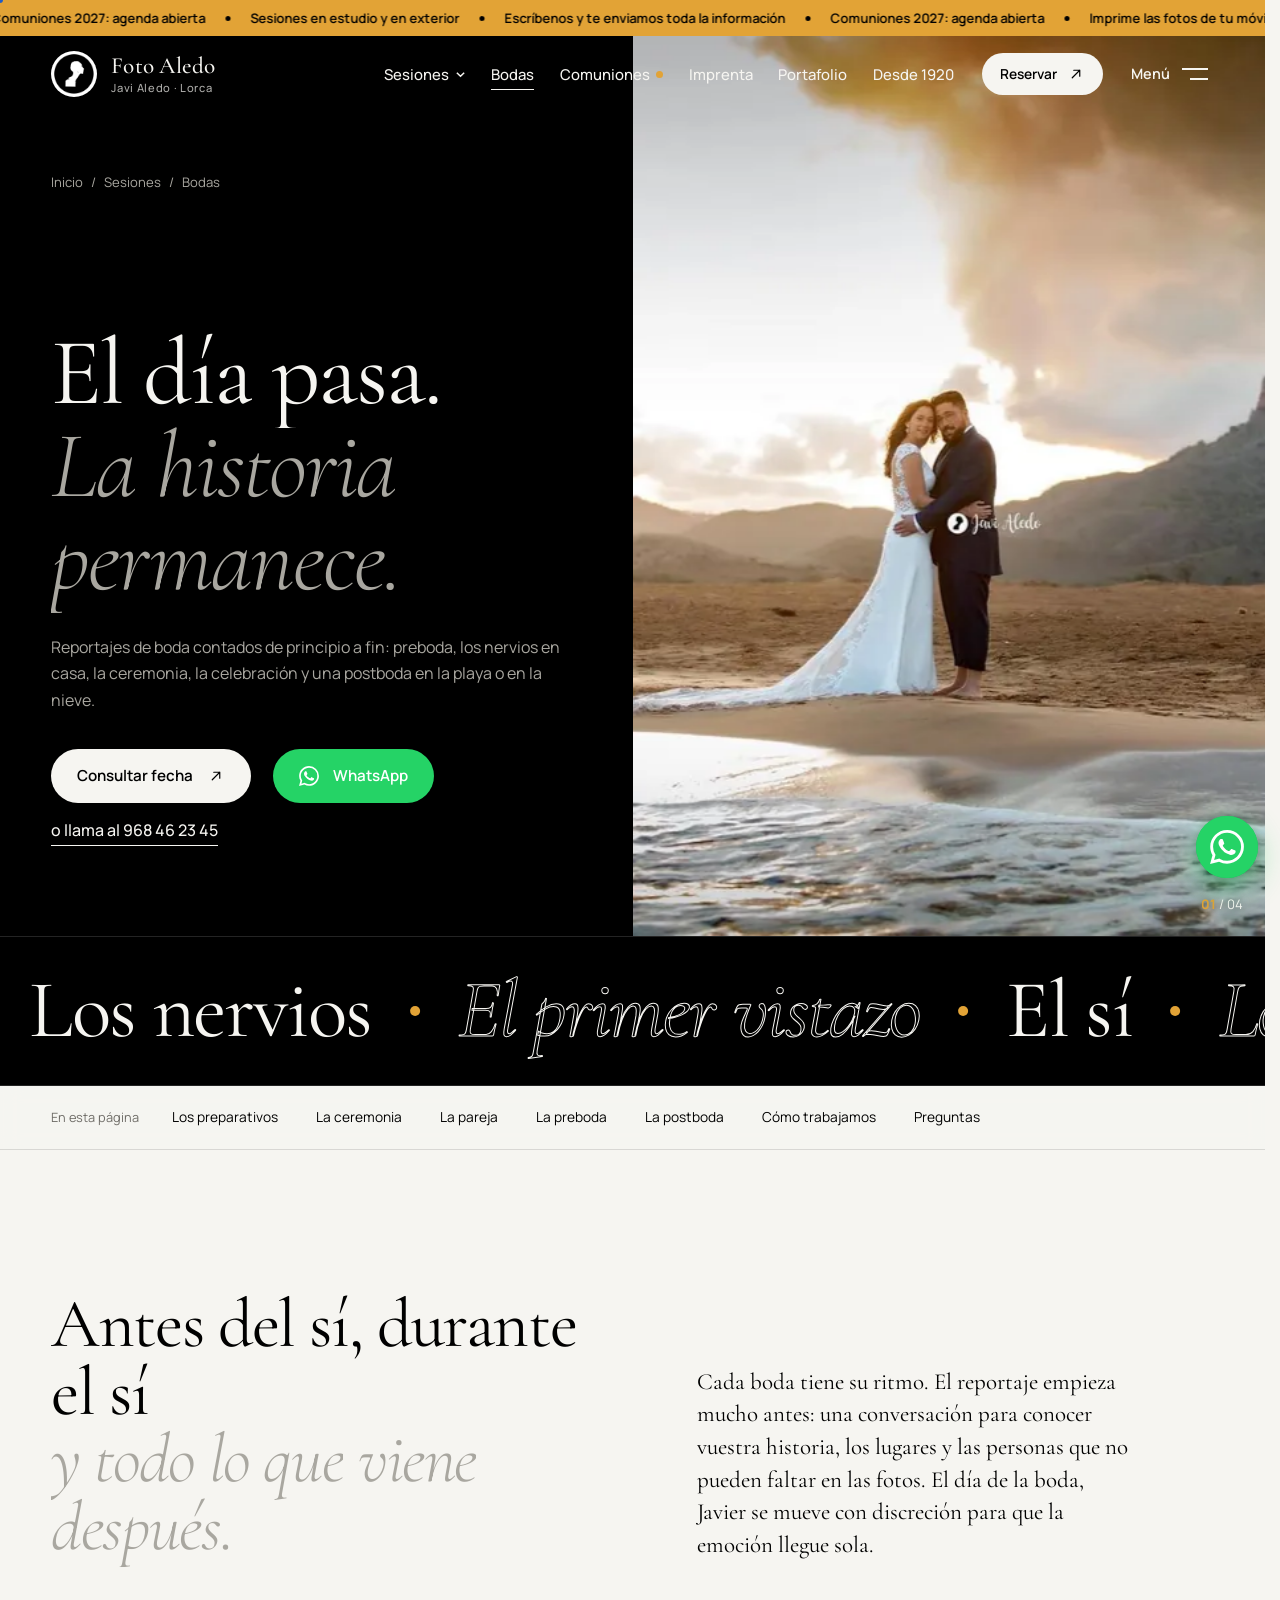
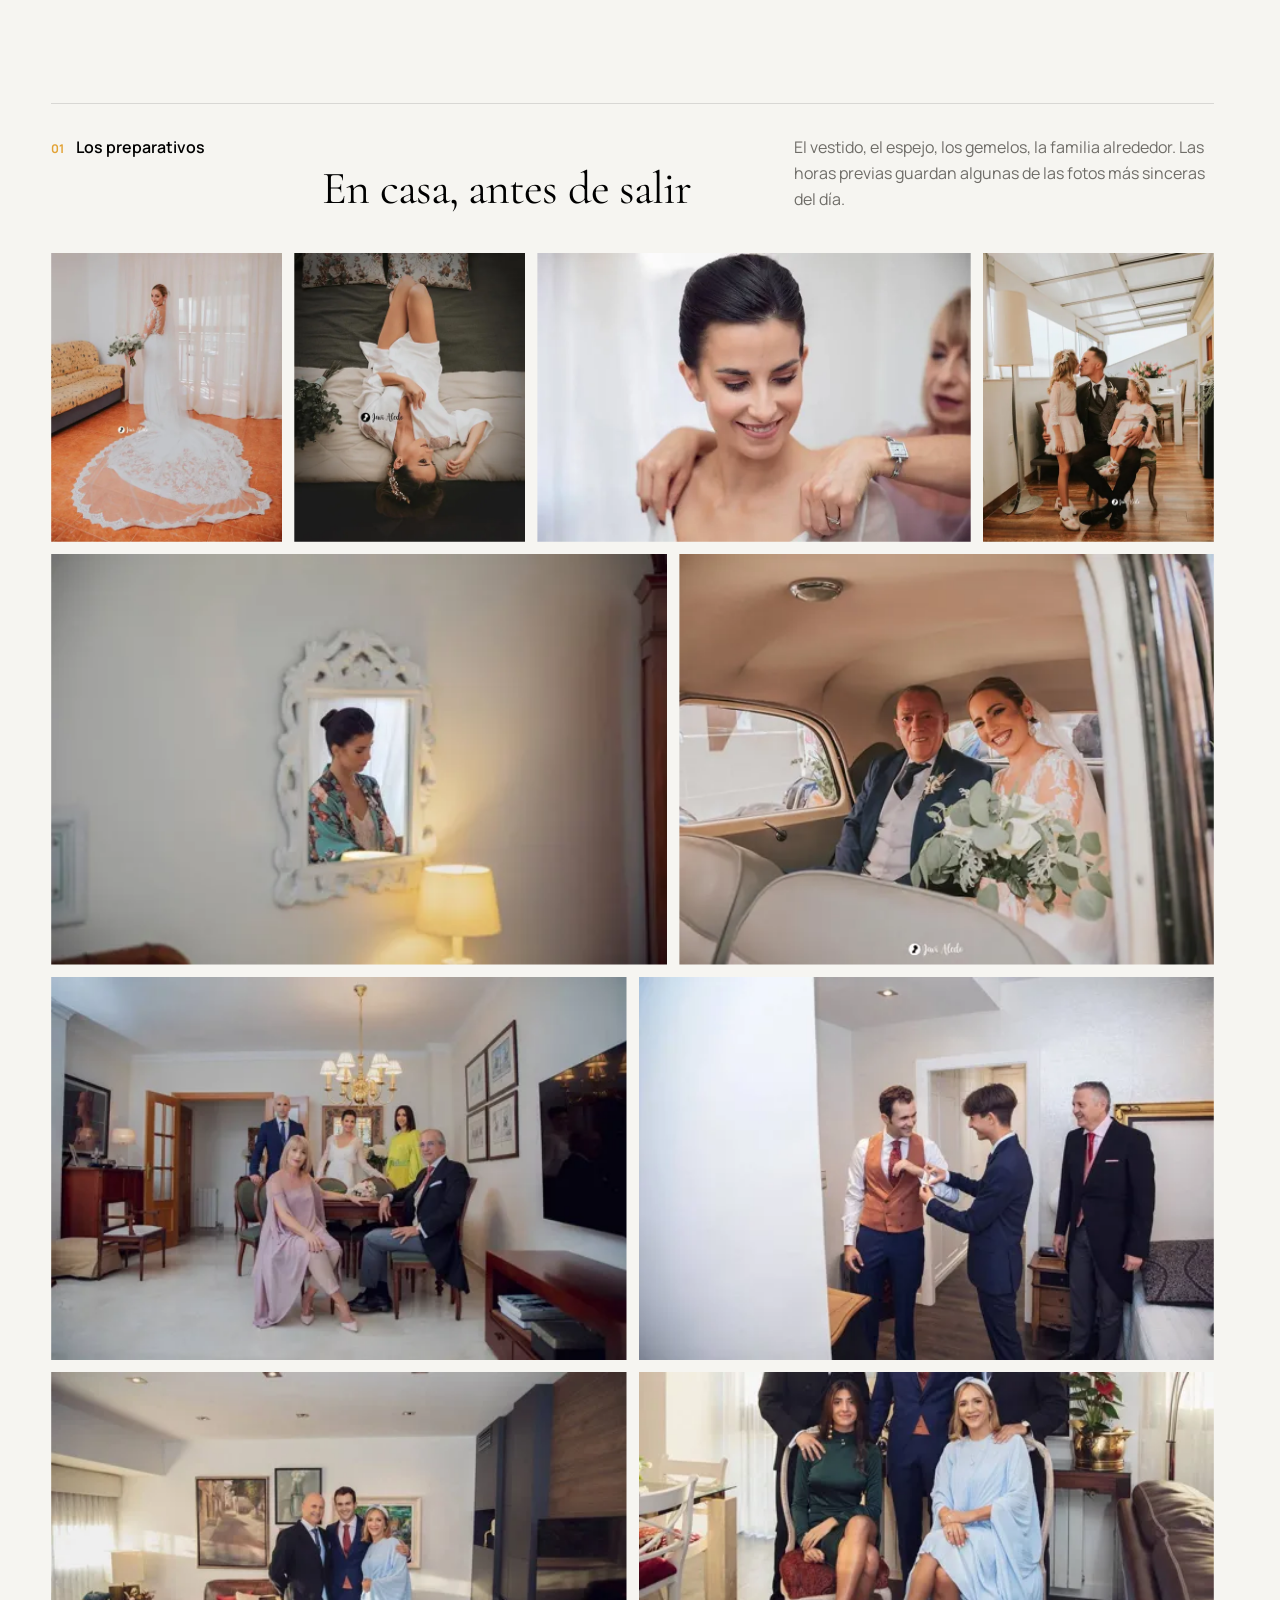
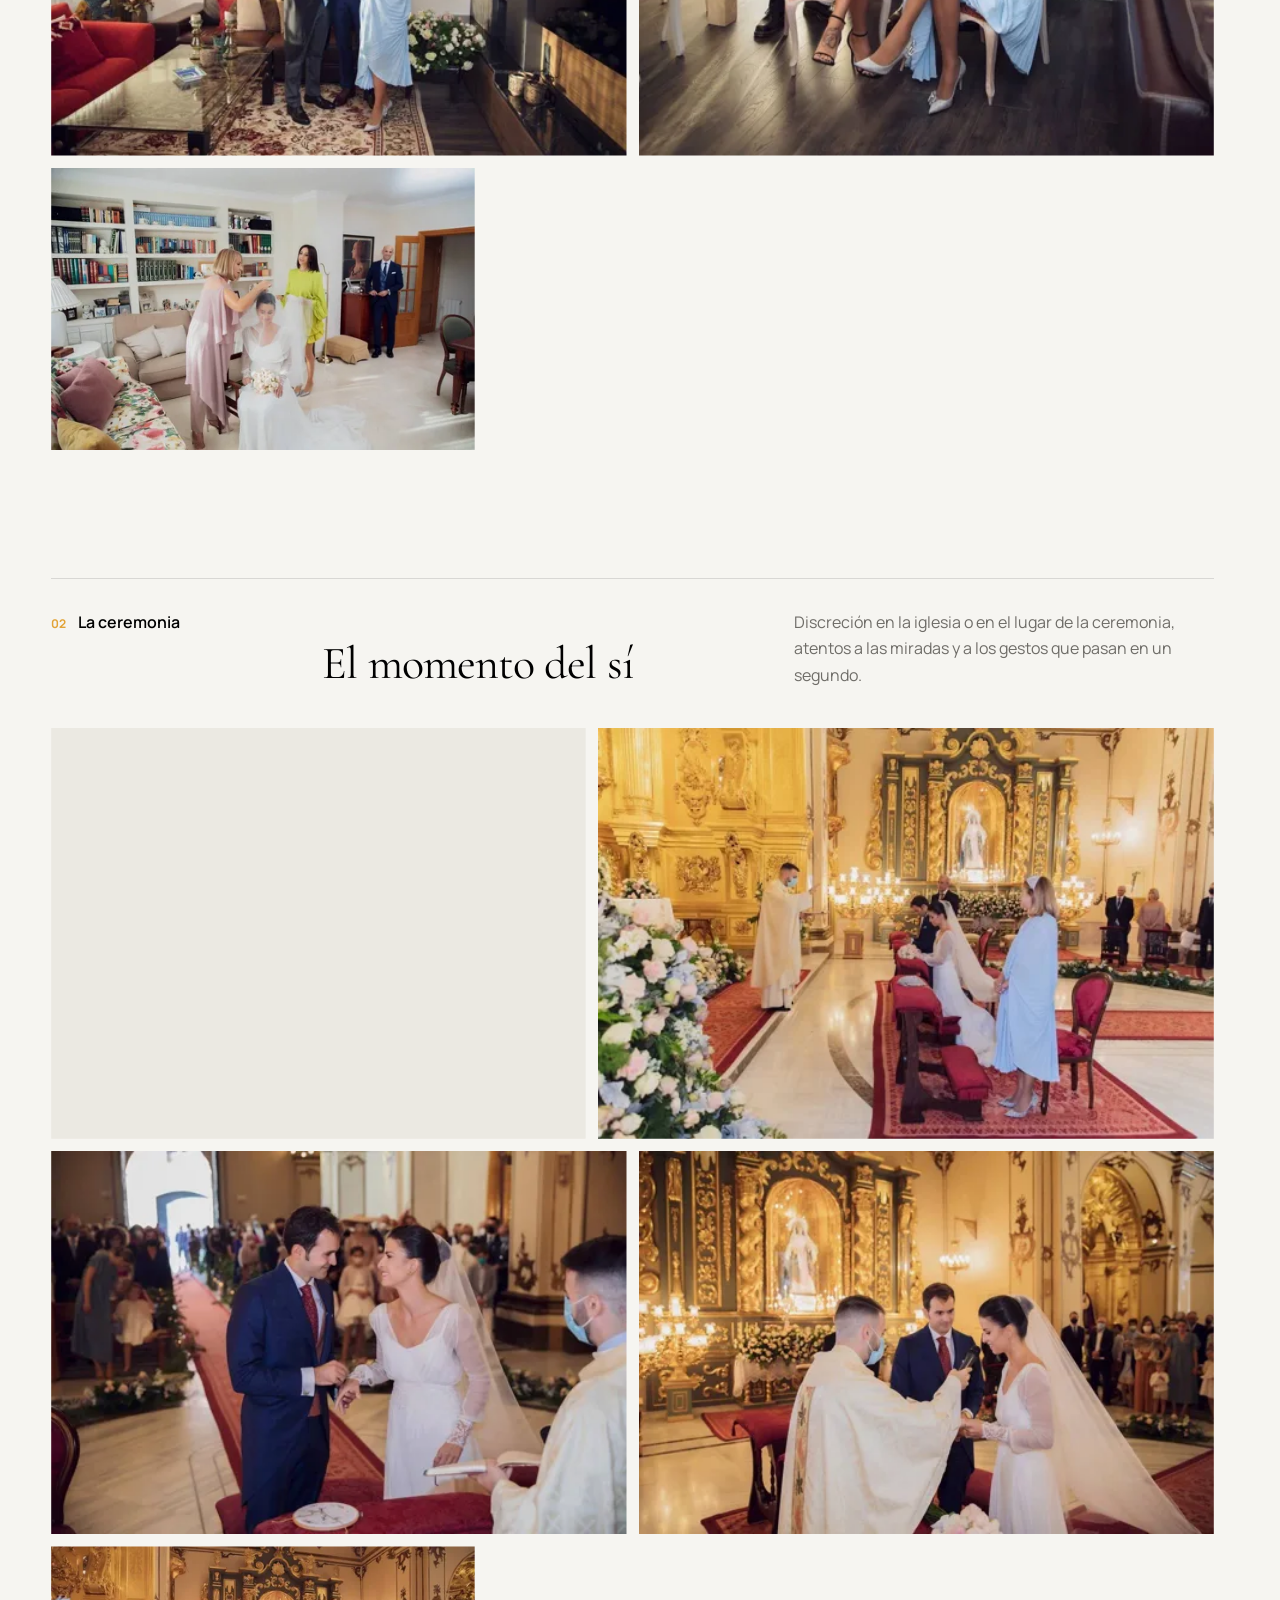
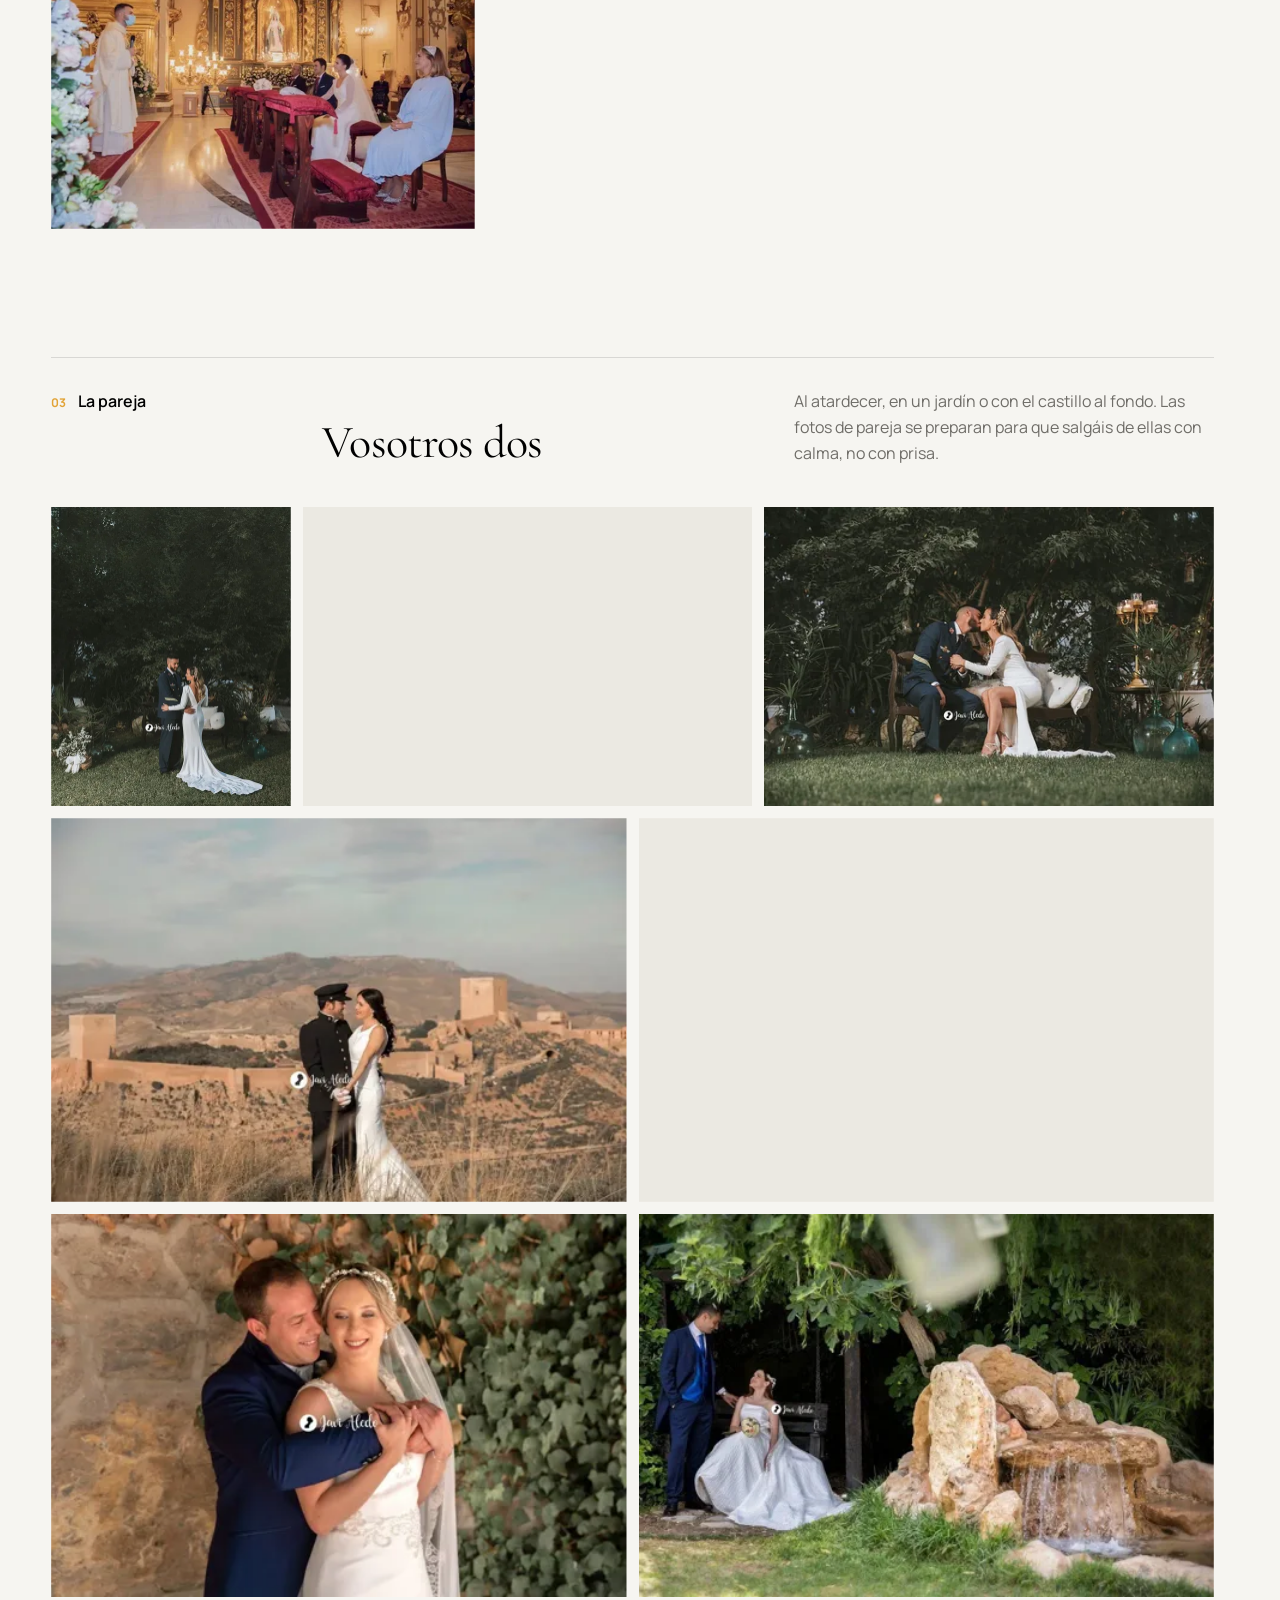
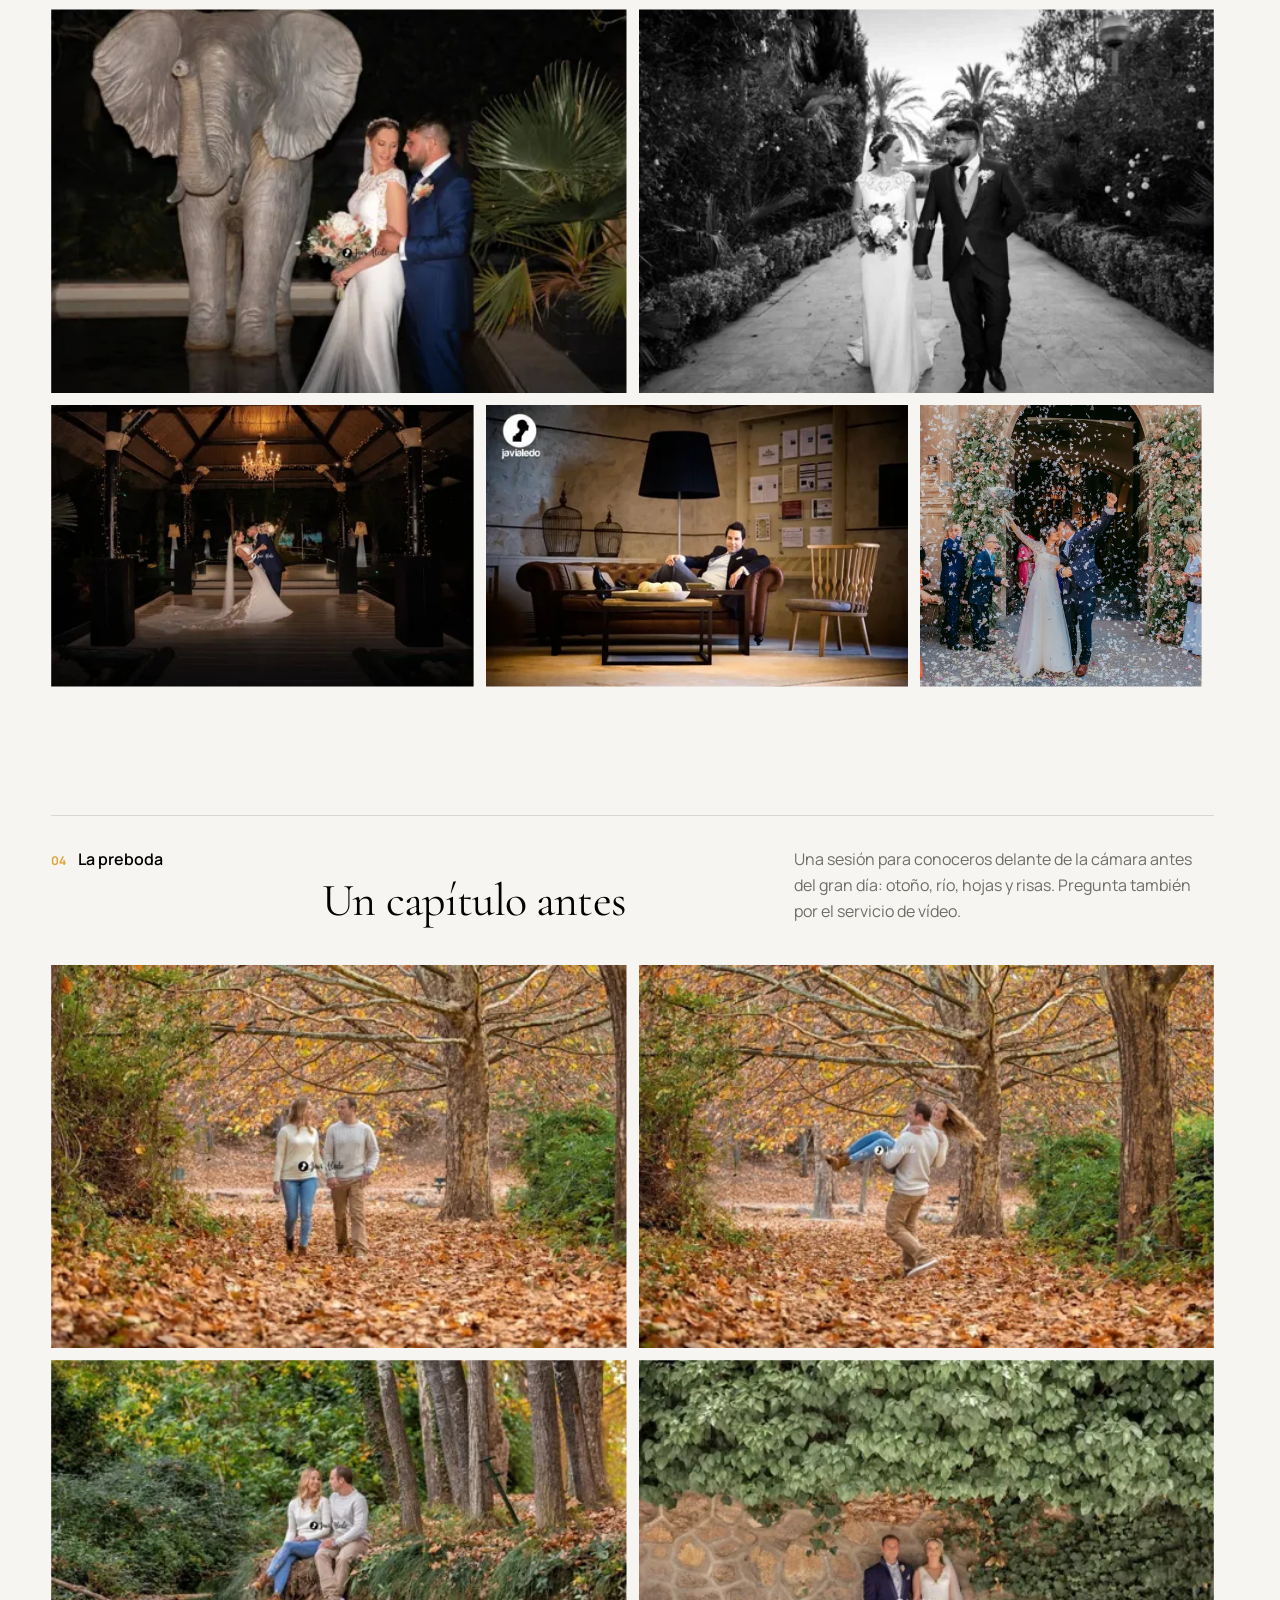
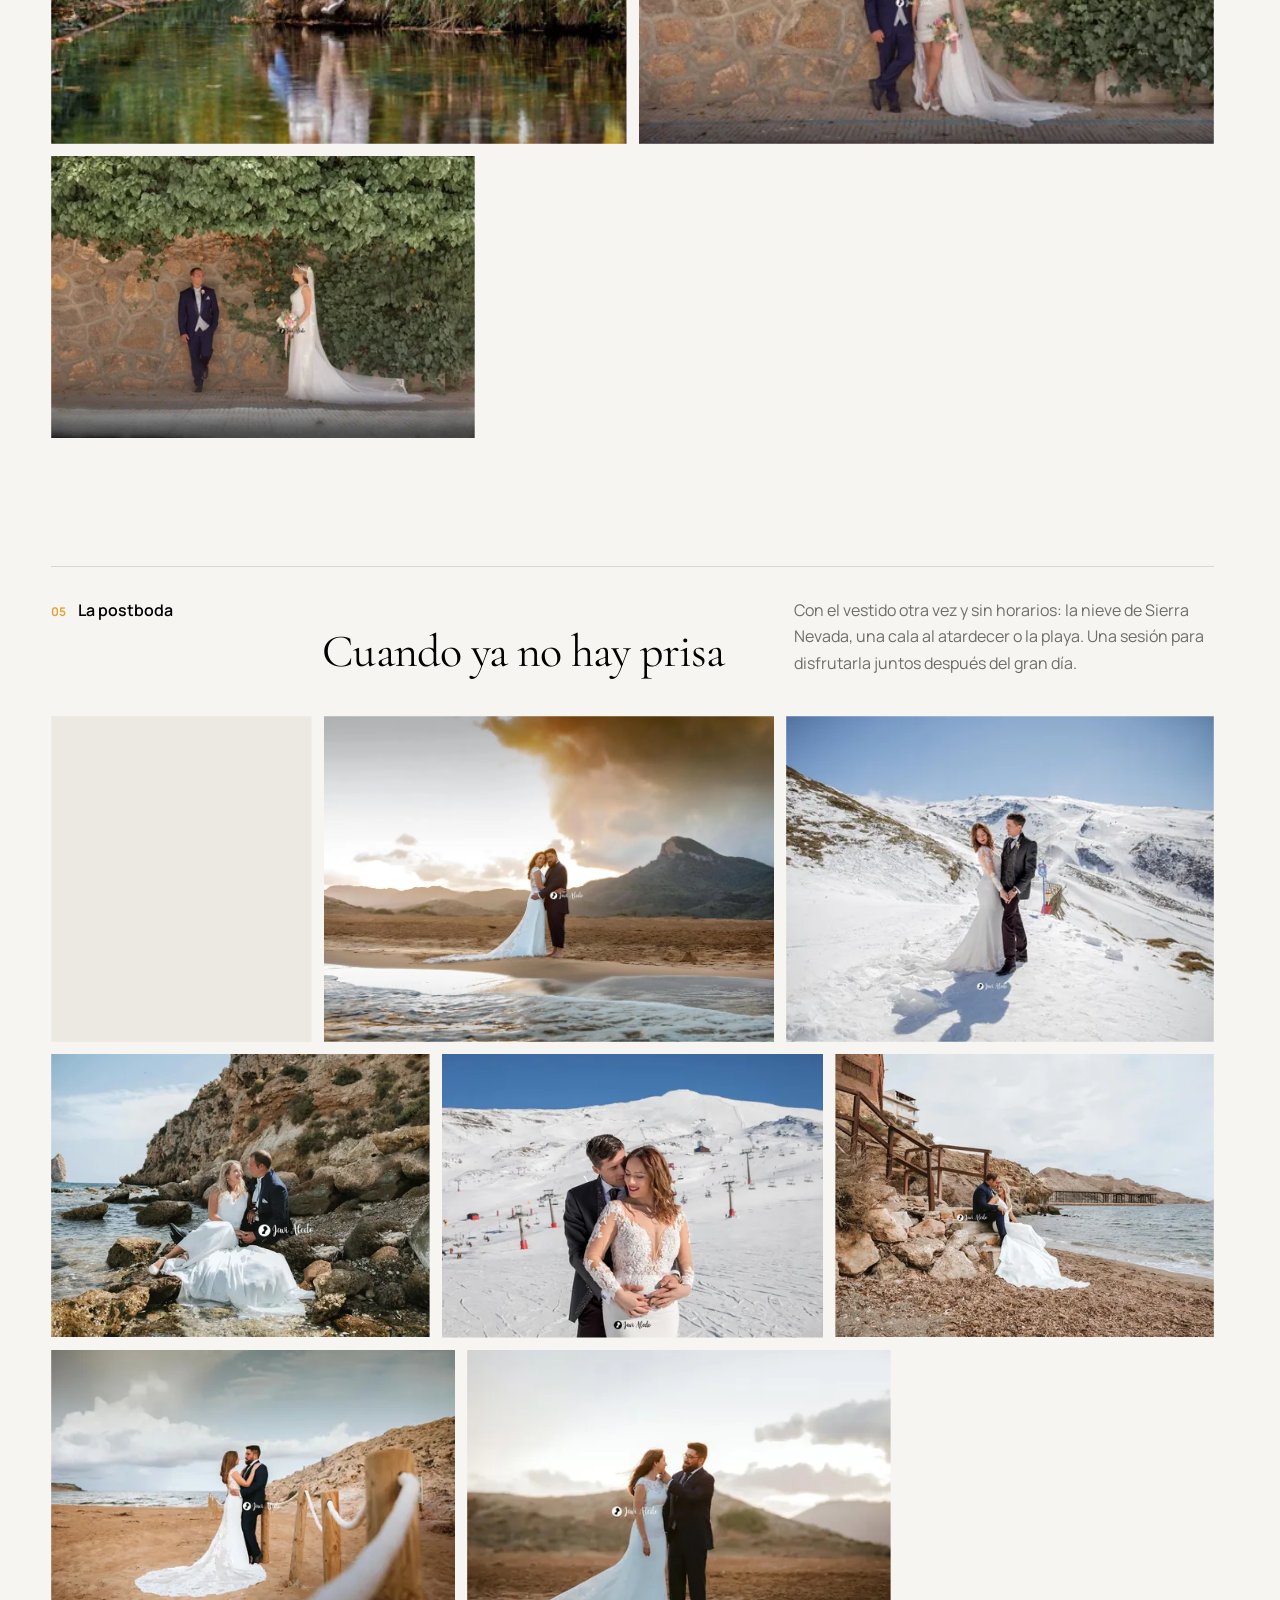
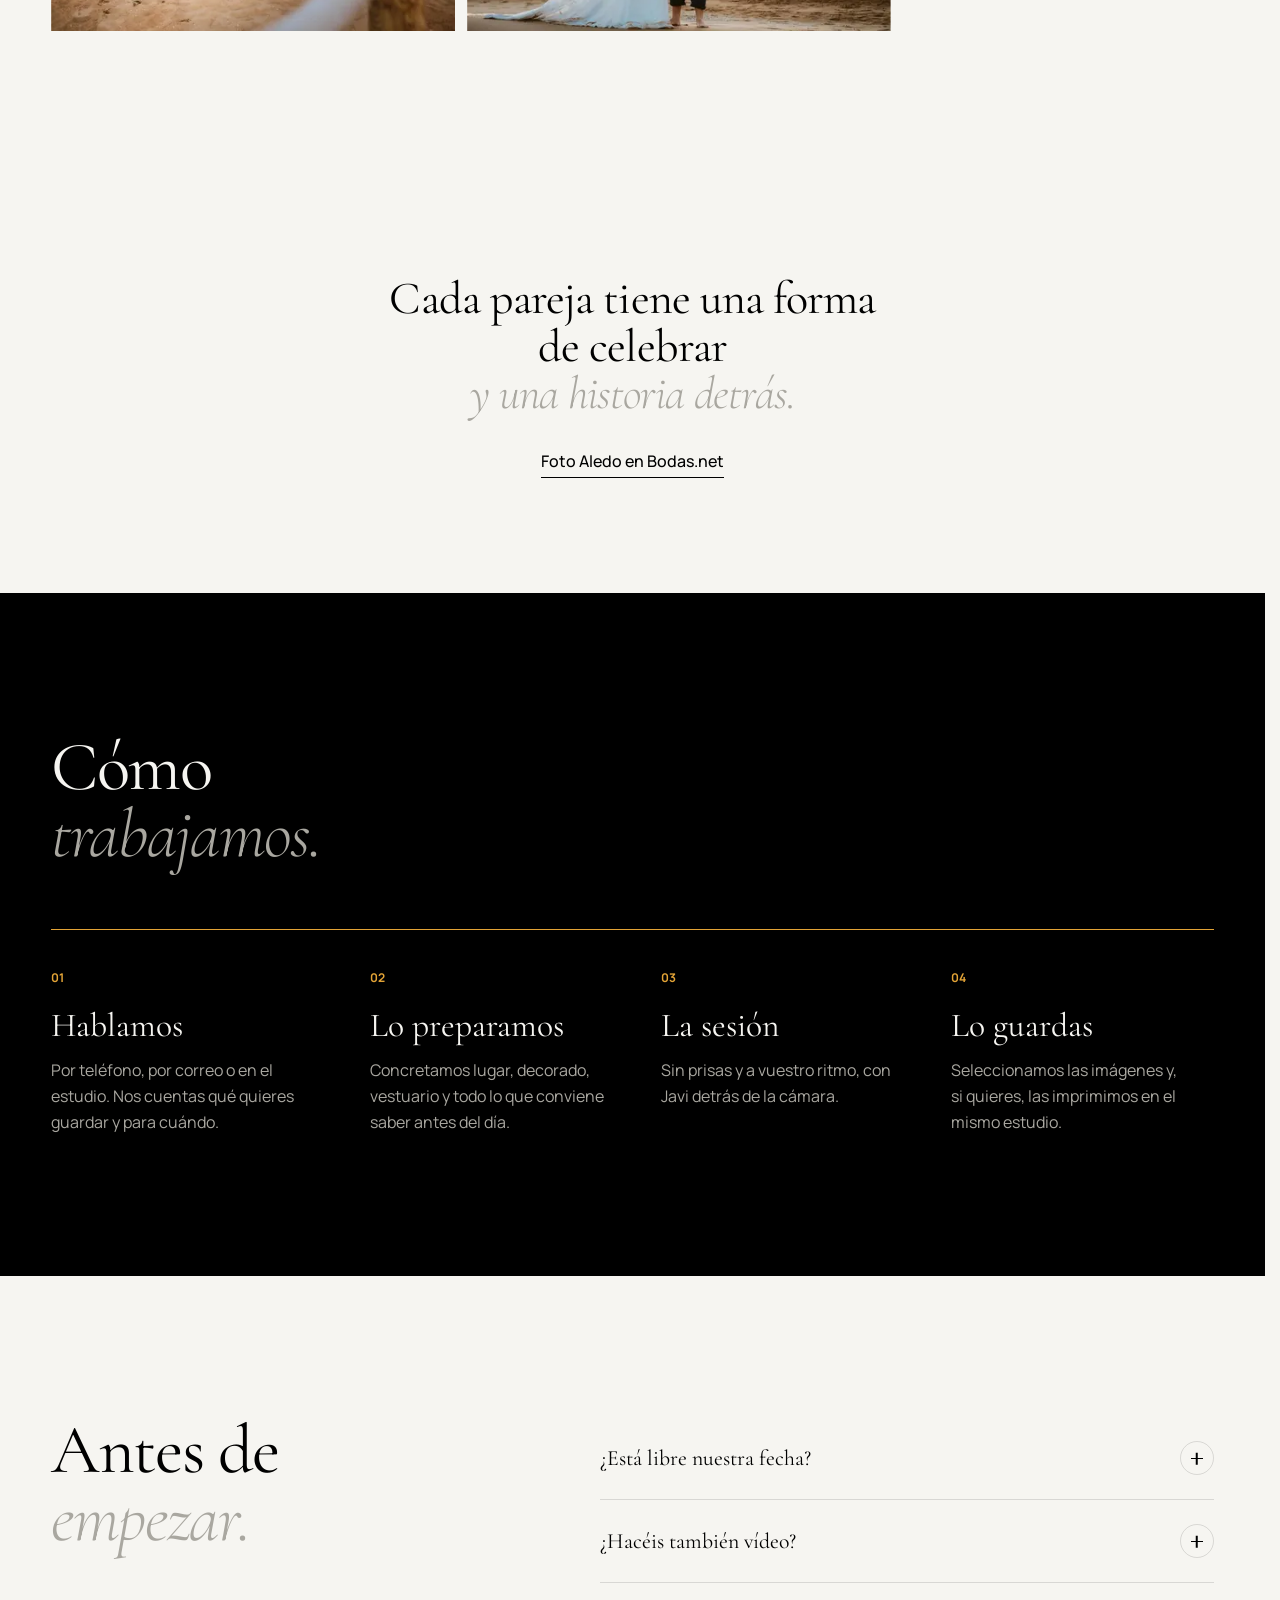
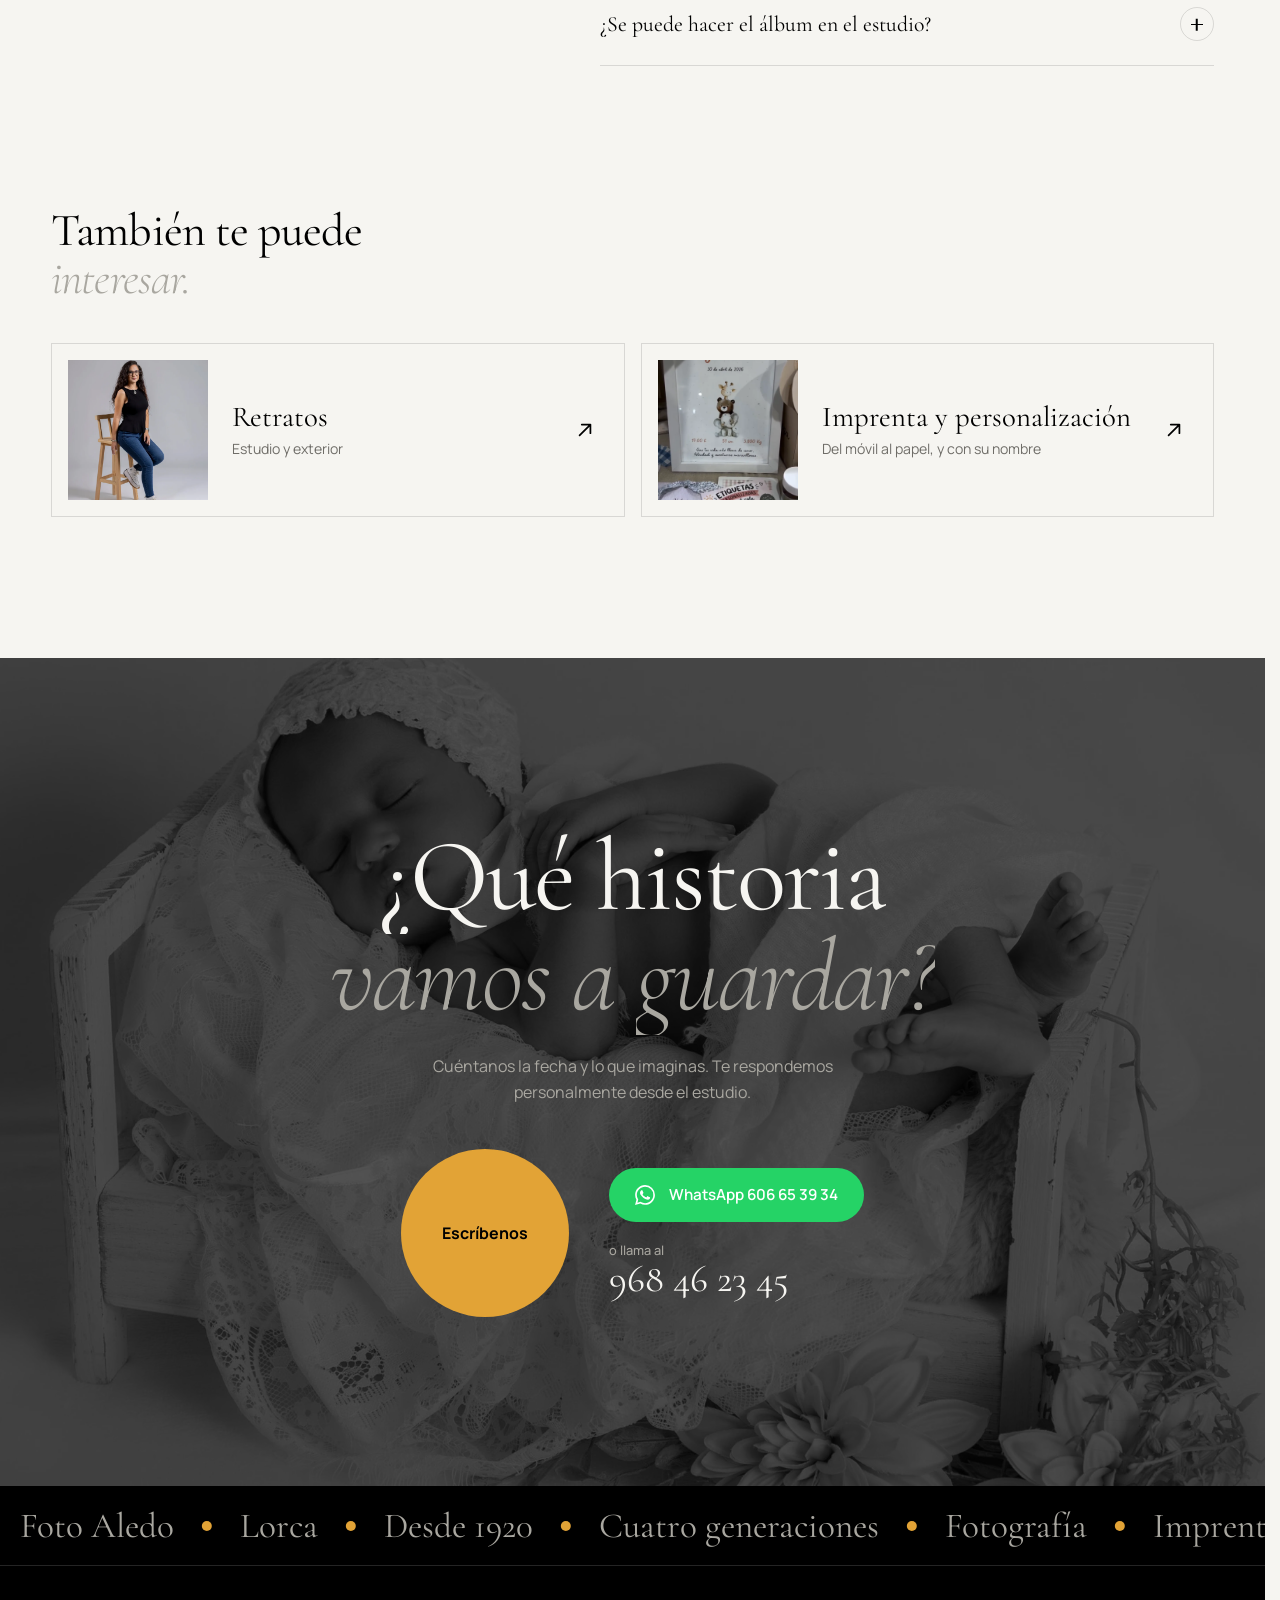
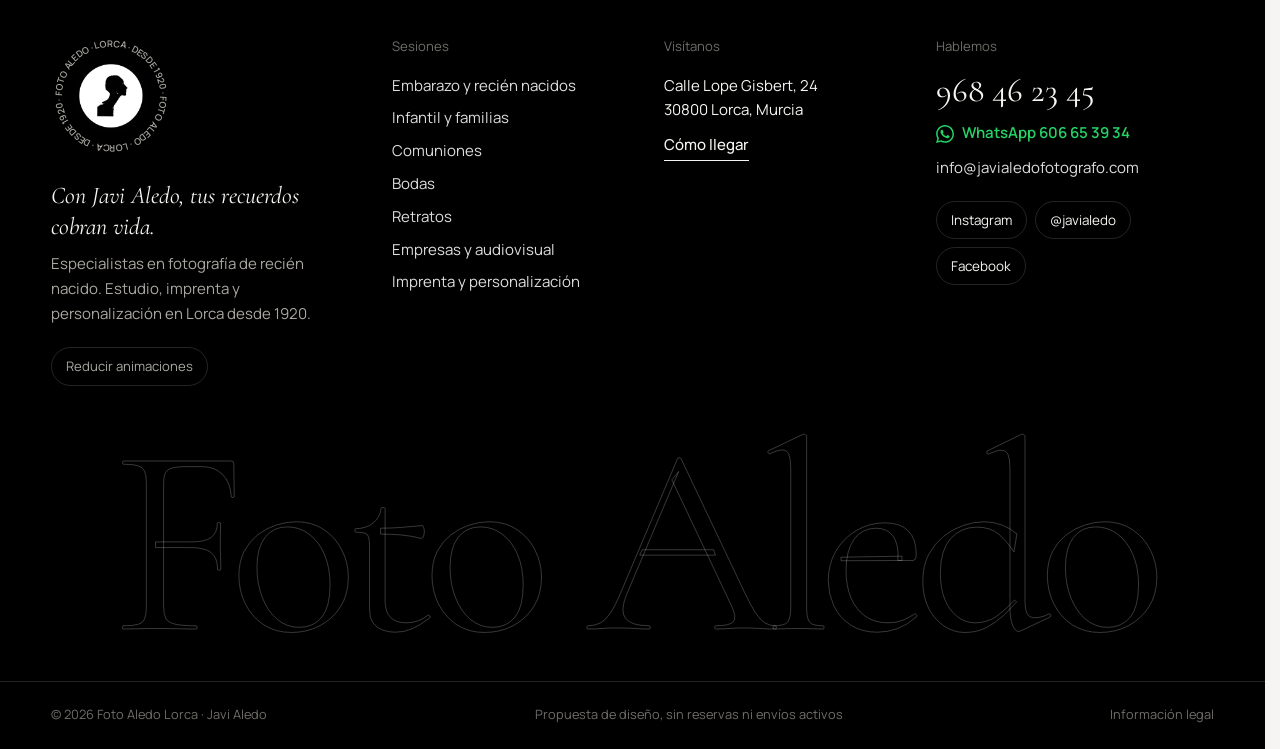
==== bodas.html @ f75f4ea2 "Web de demostración de Foto Aledo Lorca Co-Authored-By: Claude Opus 5.5 <noreply@anthropic.com>" ====
<!doctype html><html lang="es" class="no-js"><head><meta charset="utf-8"><meta name="viewport" content="width=device-width, initial-scale=1"><meta name="robots" content="noindex, nofollow, noarchive"><meta name="theme-color" content="#000000"><title>Bodas en Lorca | Foto Aledo Lorca</title><meta name="description" content="Reportajes de boda contados de principio a fin: preboda, los nervios en casa, la ceremonia, la celebración y una postboda en la playa o en la nieve."><meta property="og:title" content="Bodas en Lorca | Foto Aledo"><meta property="og:description" content="Reportajes de boda contados de principio a fin: preboda, los nervios en casa, la ceremonia, la celebración y una postboda en la playa o en la nieve."><meta property="og:type" content="website"><meta property="og:image" content="assets/1003.webp"><meta property="og:locale" content="es_ES"><link rel="icon" href="assets/logo.webp"><link rel="stylesheet" href="assets/fonts/editorial.css"><link rel="stylesheet" href="assets/fonts/sans.css"><link rel="stylesheet" href="styles.css?v=3.0"><script>(function(d){d.classList.replace("no-js","js");try{if(localStorage.getItem("fa-motion")==="reduce"){d.classList.add("reduce");return}if(matchMedia("(prefers-reduced-motion: reduce)").matches)return;if(sessionStorage.getItem("fa-shutter")==="1")d.classList.add("is-entering");}catch(e){}})(document.documentElement)</script><script src="config.js" defer></script><script src="app.js?v=3.0" defer></script></head><body data-page="bodas" data-theme="dark"><a class="skip" href="#contenido">Saltar al contenido</a><div class="progress" aria-hidden="true"><span></span></div><a class="announce" href="comuniones.html"><div class="marquee announce-marquee" data-marquee data-speed="0.6" aria-hidden="true"><div class="marquee-track"><div class="marquee-set"><span>Comuniones 2027: agenda abierta</span><i aria-hidden="true"></i><span>Sesiones en estudio y en exterior</span><i aria-hidden="true"></i><span>Escríbenos y te enviamos toda la información</span><i aria-hidden="true"></i><span>Comuniones 2027: agenda abierta</span><i aria-hidden="true"></i><span>Imprime las fotos de tu móvil al instante</span><i aria-hidden="true"></i></div><div class="marquee-set"><span>Comuniones 2027: agenda abierta</span><i aria-hidden="true"></i><span>Sesiones en estudio y en exterior</span><i aria-hidden="true"></i><span>Escríbenos y te enviamos toda la información</span><i aria-hidden="true"></i><span>Comuniones 2027: agenda abierta</span><i aria-hidden="true"></i><span>Imprime las fotos de tu móvil al instante</span><i aria-hidden="true"></i></div></div></div><span class="sr-only">Comuniones 2027: agenda abierta. Ver información.</span></a><header class="header" data-header><div class="header-inner"><a class="brand" href="index.html" aria-label="Foto Aledo, inicio"><span class="logo-ring" aria-hidden="true"><svg viewBox="0 0 100 100"><defs><path id="ringh" d="M50,50 m-41,0 a41,41 0 1,1 82,0 a41,41 0 1,1 -82,0"/></defs><text><textPath href="#ringh" textLength="256" lengthAdjust="spacing">Foto Aledo · Lorca · desde 1920 · Foto Aledo · Lorca · desde 1920 ·</textPath></text></svg></span><img src="assets/logo.webp" alt="" width="46" height="46"><span class="brand-word">Foto Aledo<small>Javi Aledo · Lorca</small></span></a><nav class="nav" aria-label="Principal"><ul><li class="has-mega"><button type="button" class="nav-btn" aria-expanded="false" aria-controls="mega" data-mega-toggle>Sesiones<svg viewBox="0 0 12 12" aria-hidden="true"><path d="M2 4l4 4 4-4"/></svg></button><div class="mega" id="mega" data-mega><div class="mega-inner"><div class="mega-col"><p class="mega-label">Sesiones y servicios</p><ul class="mega-list"><li><a href="embarazo-recien-nacidos.html" data-preview="951"><span class="mega-name">Embarazo y newborn</span><span class="mega-short">Nuestra especialidad</span></a></li><li><a href="infantil-familias.html" data-preview="954"><span class="mega-name">Infantil y familias</span><span class="mega-short">Cumpleaños, hermanos y familias</span></a></li><li><a href="comuniones.html" data-preview="960"><span class="mega-name">Comuniones 2027</span><span class="mega-short">Agenda 2027 abierta</span><span class="badge">2027</span></a></li><li><a href="bodas.html" data-preview="1003" aria-current="page"><span class="mega-name">Bodas y preboda</span><span class="mega-short">Preboda, boda y postboda</span></a></li><li><a href="retratos.html" data-preview="602"><span class="mega-name">Retratos</span><span class="mega-short">Estudio y exterior</span></a></li><li><a href="empresas-audiovisual.html" data-preview="801"><span class="mega-name">Empresas, vídeo y dron</span><span class="mega-short">Eventos, producto, vídeo y dron</span></a></li><li><a href="impresion-personalizacion.html" data-preview="978"><span class="mega-name">Imprenta y personalización</span><span class="mega-short">Del móvil al papel, y con su nombre</span></a></li></ul></div><div class="mega-preview" aria-hidden="true"><span class="mega-img" data-for="951"><img src="assets/951.webp" alt="" width="476" height="597" loading="lazy" decoding="async"></span><span class="mega-img" data-for="954"><img src="assets/954.webp" srcset="assets/954-480.webp 480w, assets/954.webp 640w" sizes="420px" alt="" width="640" height="528" loading="lazy" decoding="async"></span><span class="mega-img" data-for="960"><img src="assets/960.webp" srcset="assets/960-480.webp 480w, assets/960.webp 720w" sizes="420px" alt="" width="720" height="1280" loading="lazy" decoding="async"></span><span class="mega-img" data-for="1003"><img src="assets/1003.webp" srcset="assets/1003-480.webp 480w, assets/1003-960.webp 960w, assets/1003.webp 1440w" sizes="420px" alt="" width="1440" height="1040" loading="lazy" decoding="async"></span><span class="mega-img" data-for="602"><img src="assets/602.webp" srcset="assets/602-480.webp 480w, assets/602-960.webp 960w, assets/602.webp 1441w" sizes="420px" alt="" width="1441" height="1920" loading="lazy" decoding="async"></span><span class="mega-img" data-for="801"><img src="assets/801.webp" alt="" width="1920" height="1280" loading="lazy" decoding="async"></span><span class="mega-img" data-for="978"><img src="assets/978.webp" srcset="assets/978-480.webp 480w, assets/978.webp 720w" sizes="420px" alt="" width="720" height="1280" loading="lazy" decoding="async"></span><span class="mega-caption">Elige una sesión</span></div><div class="mega-aside"><p class="mega-label">¿No sabes cuál?</p><p>Cuéntanos qué quieres guardar y te orientamos.</p><a class="mega-phone" href="tel:+34968462345" data-phone>968 46 23 45</a><a class="btn btn-wa btn-small" href="https://wa.me/34606653934?text=Hola%20Javi%2C%20he%20visto%20la%20web%20de%20Foto%20Aledo%20y%20me%20gustar%C3%ADa%20pedir%20informaci%C3%B3n." target="_blank" rel="noopener" data-wa="index"><svg class="wa-ico" viewBox="0 0 24 24" aria-hidden="true"><path fill="currentColor" d="M17.472 14.382c-.297-.149-1.758-.867-2.03-.967-.273-.099-.471-.148-.67.15-.197.297-.767.966-.94 1.164-.173.199-.347.223-.644.075-.297-.15-1.255-.463-2.39-1.475-.883-.788-1.48-1.761-1.653-2.059-.173-.297-.018-.458.13-.606.134-.133.298-.347.446-.52.149-.174.198-.298.298-.497.099-.198.05-.371-.025-.52-.075-.149-.669-1.612-.916-2.207-.242-.579-.487-.5-.669-.51-.173-.008-.371-.01-.57-.01-.198 0-.52.074-.792.372-.272.297-1.04 1.016-1.04 2.479 0 1.462 1.065 2.875 1.213 3.074.149.198 2.096 3.2 5.077 4.487.709.306 1.262.489 1.694.625.712.227 1.36.195 1.871.118.571-.085 1.758-.719 2.006-1.413.248-.694.248-1.289.173-1.413-.074-.124-.272-.198-.57-.347m-5.421 7.403h-.004a9.87 9.87 0 0 1-5.031-1.378l-.361-.214-3.741.982.998-3.648-.235-.374a9.86 9.86 0 0 1-1.51-5.26c.001-5.45 4.436-9.884 9.888-9.884 2.64 0 5.122 1.03 6.988 2.898a9.825 9.825 0 0 1 2.893 6.994c-.003 5.45-4.437 9.884-9.885 9.884m8.413-18.297A11.815 11.815 0 0 0 12.05 0C5.495 0 .16 5.335.157 11.892c0 2.096.547 4.142 1.588 5.945L.057 24l6.305-1.654a11.882 11.882 0 0 0 5.683 1.448h.005c6.554 0 11.89-5.335 11.893-11.893a11.821 11.821 0 0 0-3.48-8.413Z"/></svg><span>WhatsApp 606 65 39 34</span></a><a class="link" href="contacto.html">Escribir al estudio</a><a class="mega-all" href="portfolio.html">Ver todo el portafolio <svg class="ico" viewBox="0 0 24 24" aria-hidden="true"><path d="M7 17 17 7M9 7h8v8"/></svg></a></div></div></div></li><li><a href="bodas.html" aria-current="page">Bodas</a></li><li><a href="comuniones.html">Comuniones <span class="dot" aria-label="agenda 2027 abierta"></span></a></li><li><a href="impresion-personalizacion.html">Imprenta</a></li><li><a href="portfolio.html">Portafolio</a></li><li><a href="historia.html">Desde 1920</a></li></ul></nav><div class="header-actions"><a class="btn btn-small" href="contacto.html" data-magnetic><span>Reservar</span><svg class="ico" viewBox="0 0 24 24" aria-hidden="true"><path d="M7 17 17 7M9 7h8v8"/></svg></a><button type="button" class="burger" aria-expanded="false" aria-controls="overlay" data-menu-toggle><span class="burger-label">Menú</span><span class="burger-lines" aria-hidden="true"><i></i><i></i></span></button></div></div></header><div class="overlay" id="overlay" data-overlay hidden><div class="ov-grid"><nav class="ov-nav" aria-label="Menú completo"><ul><li style="--i:0"><a href="index.html" data-preview="220"><span class="ov-num">01</span><span class="ov-text">Inicio</span></a></li><li style="--i:1"><a href="bodas.html" data-preview="500" aria-current="page"><span class="ov-num">02</span><span class="ov-text">Bodas</span></a></li><li style="--i:2"><a href="comuniones.html" data-preview="960"><span class="ov-num">03</span><span class="ov-text">Comuniones 2027</span></a></li><li style="--i:3"><a href="embarazo-recien-nacidos.html" data-preview="951"><span class="ov-num">04</span><span class="ov-text">Embarazo y recién nacidos</span></a></li><li style="--i:4"><a href="infantil-familias.html" data-preview="954"><span class="ov-num">05</span><span class="ov-text">Infantil y familias</span></a></li><li style="--i:5"><a href="retratos.html" data-preview="602"><span class="ov-num">06</span><span class="ov-text">Retratos</span></a></li><li style="--i:6"><a href="impresion-personalizacion.html" data-preview="978"><span class="ov-num">07</span><span class="ov-text">Imprenta y personalización</span></a></li><li style="--i:7"><a href="empresas-audiovisual.html" data-preview="801"><span class="ov-num">08</span><span class="ov-text">Empresas, vídeo y dron</span></a></li><li style="--i:8"><a href="portfolio.html" data-preview="507"><span class="ov-num">09</span><span class="ov-text">Portafolio</span></a></li><li style="--i:9"><a href="historia.html" data-preview="701"><span class="ov-num">10</span><span class="ov-text">Desde 1920</span></a></li><li style="--i:10"><a href="contacto.html" data-preview="950"><span class="ov-num">11</span><span class="ov-text">Contacto</span></a></li></ul></nav><div class="ov-visual" aria-hidden="true"><span class="ov-img" data-for="220"><img src="assets/220.webp" srcset="assets/220-480.webp 480w, assets/220-960.webp 960w, assets/220.webp 1920w" sizes="40vw" alt="" width="1920" height="1920" loading="lazy" decoding="async"></span><span class="ov-img" data-for="500"><img src="assets/500.webp" srcset="assets/500-480.webp 480w, assets/500-960.webp 960w, assets/500.webp 1920w" sizes="40vw" alt="" width="1920" height="1280" loading="lazy" decoding="async"></span><span class="ov-img" data-for="960"><img src="assets/960.webp" srcset="assets/960-480.webp 480w, assets/960.webp 720w" sizes="40vw" alt="" width="720" height="1280" loading="lazy" decoding="async"></span><span class="ov-img" data-for="951"><img src="assets/951.webp" alt="" width="476" height="597" loading="lazy" decoding="async"></span><span class="ov-img" data-for="954"><img src="assets/954.webp" srcset="assets/954-480.webp 480w, assets/954.webp 640w" sizes="40vw" alt="" width="640" height="528" loading="lazy" decoding="async"></span><span class="ov-img" data-for="602"><img src="assets/602.webp" srcset="assets/602-480.webp 480w, assets/602-960.webp 960w, assets/602.webp 1441w" sizes="40vw" alt="" width="1441" height="1920" loading="lazy" decoding="async"></span><span class="ov-img" data-for="978"><img src="assets/978.webp" srcset="assets/978-480.webp 480w, assets/978.webp 720w" sizes="40vw" alt="" width="720" height="1280" loading="lazy" decoding="async"></span><span class="ov-img" data-for="801"><img src="assets/801.webp" alt="" width="1920" height="1280" loading="lazy" decoding="async"></span><span class="ov-img" data-for="507"><img src="assets/507.webp" srcset="assets/507-480.webp 480w, assets/507.webp 960w" sizes="40vw" alt="" width="960" height="640" loading="lazy" decoding="async"></span><span class="ov-img" data-for="701"><img src="assets/701.webp" srcset="assets/701-480.webp 480w, assets/701-960.webp 960w, assets/701.webp 1080w" sizes="40vw" alt="" width="1080" height="1920" loading="lazy" decoding="async"></span><span class="ov-img" data-for="950"><img src="assets/950.webp" alt="" width="480" height="640" loading="lazy" decoding="async"></span></div><div class="ov-foot"><div><p class="mega-label">Estudio</p><p>Calle Lope Gisbert, 24 · 30800 Lorca, Murcia</p><a class="link" href="https://www.google.com/maps/search/?api=1&query=Foto+Aledo+Calle+Lope+Gisbert+24+Lorca" target="_blank" rel="noopener">Cómo llegar</a></div><div><p class="mega-label">Llámanos o escríbenos</p><a class="ov-big" href="tel:+34968462345" data-phone>968 46 23 45</a><a class="btn btn-wa btn-small" href="https://wa.me/34606653934?text=Hola%20Javi%2C%20he%20visto%20la%20web%20de%20Foto%20Aledo%20y%20me%20gustar%C3%ADa%20pedir%20informaci%C3%B3n." target="_blank" rel="noopener" data-wa="index"><svg class="wa-ico" viewBox="0 0 24 24" aria-hidden="true"><path fill="currentColor" d="M17.472 14.382c-.297-.149-1.758-.867-2.03-.967-.273-.099-.471-.148-.67.15-.197.297-.767.966-.94 1.164-.173.199-.347.223-.644.075-.297-.15-1.255-.463-2.39-1.475-.883-.788-1.48-1.761-1.653-2.059-.173-.297-.018-.458.13-.606.134-.133.298-.347.446-.52.149-.174.198-.298.298-.497.099-.198.05-.371-.025-.52-.075-.149-.669-1.612-.916-2.207-.242-.579-.487-.5-.669-.51-.173-.008-.371-.01-.57-.01-.198 0-.52.074-.792.372-.272.297-1.04 1.016-1.04 2.479 0 1.462 1.065 2.875 1.213 3.074.149.198 2.096 3.2 5.077 4.487.709.306 1.262.489 1.694.625.712.227 1.36.195 1.871.118.571-.085 1.758-.719 2.006-1.413.248-.694.248-1.289.173-1.413-.074-.124-.272-.198-.57-.347m-5.421 7.403h-.004a9.87 9.87 0 0 1-5.031-1.378l-.361-.214-3.741.982.998-3.648-.235-.374a9.86 9.86 0 0 1-1.51-5.26c.001-5.45 4.436-9.884 9.888-9.884 2.64 0 5.122 1.03 6.988 2.898a9.825 9.825 0 0 1 2.893 6.994c-.003 5.45-4.437 9.884-9.885 9.884m8.413-18.297A11.815 11.815 0 0 0 12.05 0C5.495 0 .16 5.335.157 11.892c0 2.096.547 4.142 1.588 5.945L.057 24l6.305-1.654a11.882 11.882 0 0 0 5.683 1.448h.005c6.554 0 11.89-5.335 11.893-11.893a11.821 11.821 0 0 0-3.48-8.413Z"/></svg><span>WhatsApp 606 65 39 34</span></a></div><div><p class="mega-label">Síguenos</p><a class="link" href="https://www.instagram.com/fotoaledo/" target="_blank" rel="noopener">Instagram @fotoaledo</a><a class="link" href="https://www.facebook.com/FotoAledoLorca/" target="_blank" rel="noopener">Facebook</a></div></div></div></div><main id="contenido"><section class="s-hero" data-theme="dark"><div class="s-hero-copy"><nav class="crumbs" aria-label="Ruta"><a href="index.html">Inicio</a><span aria-hidden="true">/</span><a href="index.html#sesiones">Sesiones</a><span aria-hidden="true">/</span><span aria-current="page">Bodas</span></nav><h1 class="h-hero" data-split>El día pasa. <em>La historia permanece.</em></h1><p class="s-lead">Reportajes de boda contados de principio a fin: preboda, los nervios en casa, la ceremonia, la celebración y una postboda en la playa o en la nieve.</p><div class="hero-actions"><a class="btn" href="contacto.html?servicio=bodas" data-magnetic><span>Consultar fecha</span><svg class="ico" viewBox="0 0 24 24" aria-hidden="true"><path d="M7 17 17 7M9 7h8v8"/></svg></a><a class="btn btn-wa" href="https://wa.me/34606653934?text=Hola%20Javi%2C%20nos%20casamos%20y%20queremos%20saber%20si%20ten%C3%A9is%20disponible%20nuestra%20fecha.%20Fecha%20y%20lugar%3A%20" target="_blank" rel="noopener" data-wa="bodas"><svg class="wa-ico" viewBox="0 0 24 24" aria-hidden="true"><path fill="currentColor" d="M17.472 14.382c-.297-.149-1.758-.867-2.03-.967-.273-.099-.471-.148-.67.15-.197.297-.767.966-.94 1.164-.173.199-.347.223-.644.075-.297-.15-1.255-.463-2.39-1.475-.883-.788-1.48-1.761-1.653-2.059-.173-.297-.018-.458.13-.606.134-.133.298-.347.446-.52.149-.174.198-.298.298-.497.099-.198.05-.371-.025-.52-.075-.149-.669-1.612-.916-2.207-.242-.579-.487-.5-.669-.51-.173-.008-.371-.01-.57-.01-.198 0-.52.074-.792.372-.272.297-1.04 1.016-1.04 2.479 0 1.462 1.065 2.875 1.213 3.074.149.198 2.096 3.2 5.077 4.487.709.306 1.262.489 1.694.625.712.227 1.36.195 1.871.118.571-.085 1.758-.719 2.006-1.413.248-.694.248-1.289.173-1.413-.074-.124-.272-.198-.57-.347m-5.421 7.403h-.004a9.87 9.87 0 0 1-5.031-1.378l-.361-.214-3.741.982.998-3.648-.235-.374a9.86 9.86 0 0 1-1.51-5.26c.001-5.45 4.436-9.884 9.888-9.884 2.64 0 5.122 1.03 6.988 2.898a9.825 9.825 0 0 1 2.893 6.994c-.003 5.45-4.437 9.884-9.885 9.884m8.413-18.297A11.815 11.815 0 0 0 12.05 0C5.495 0 .16 5.335.157 11.892c0 2.096.547 4.142 1.588 5.945L.057 24l6.305-1.654a11.882 11.882 0 0 0 5.683 1.448h.005c6.554 0 11.89-5.335 11.893-11.893a11.821 11.821 0 0 0-3.48-8.413Z"/></svg><span>WhatsApp</span></a><a class="link" href="tel:+34968462345" data-phone>o llama al 968 46 23 45</a></div></div><div class="s-hero-media" data-mini-slides><div class="sh-slide is-active"><img src="assets/1003.webp" srcset="assets/1003-480.webp 480w, assets/1003-960.webp 960w, assets/1003.webp 1440w" sizes="(max-width: 900px) 100vw, 55vw" alt="Novios abrazados en la orilla al atardecer" width="1440" height="1040" fetchpriority="high" decoding="async"></div><div class="sh-slide"><img src="assets/1013.webp" srcset="assets/1013-480.webp 480w, assets/1013-960.webp 960w, assets/1013.webp 1440w" sizes="(max-width: 900px) 100vw, 55vw" alt="Novios en la nieve de Sierra Nevada" width="1440" height="1799" loading="lazy" decoding="async"></div><div class="sh-slide"><img src="assets/1008.webp" srcset="assets/1008-480.webp 480w, assets/1008-960.webp 960w, assets/1008.webp 1440w" sizes="(max-width: 900px) 100vw, 55vw" alt="Salida de los novios entre pétalos a la puerta de la iglesia" width="1440" height="1107" loading="lazy" decoding="async"></div><div class="sh-slide"><img src="assets/507.webp" srcset="assets/507-480.webp 480w, assets/507.webp 960w" sizes="(max-width: 900px) 100vw, 55vw" alt="Novios bajo un árbol iluminado con guirnaldas" width="960" height="640" loading="lazy" decoding="async"></div><span class="sh-count" aria-hidden="true"><b>01</b> / 04</span></div></section><div class="marquee big-marquee" data-marquee data-speed="1" aria-hidden="true"><div class="marquee-track"><div class="marquee-set"><span>Los nervios</span><i aria-hidden="true"></i><span>El primer vistazo</span><i aria-hidden="true"></i><span>El sí</span><i aria-hidden="true"></i><span>Los abrazos</span><i aria-hidden="true"></i><span>La fiesta</span><i aria-hidden="true"></i><span>La preboda</span><i aria-hidden="true"></i><span>La luz del atardecer</span><i aria-hidden="true"></i></div><div class="marquee-set"><span>Los nervios</span><i aria-hidden="true"></i><span>El primer vistazo</span><i aria-hidden="true"></i><span>El sí</span><i aria-hidden="true"></i><span>Los abrazos</span><i aria-hidden="true"></i><span>La fiesta</span><i aria-hidden="true"></i><span>La preboda</span><i aria-hidden="true"></i><span>La luz del atardecer</span><i aria-hidden="true"></i></div></div></div><nav class="chapters-nav" aria-label="En esta página"><div class="wrap"><span>En esta página</span><a href="#cap-1">Los preparativos</a><a href="#cap-2">La ceremonia</a><a href="#cap-3">La pareja</a><a href="#cap-4">La preboda</a><a href="#cap-5">La postboda</a><a href="#proceso">Cómo trabajamos</a><a href="#preguntas">Preguntas</a></div></nav><section class="s-intro wrap"><h2 class="h-xl" data-split>Antes del sí, durante el sí <em>y todo lo que viene después.</em></h2><p class="lead-p">Cada boda tiene su ritmo. El reportaje empieza mucho antes: una conversación para conocer vuestra historia, los lugares y las personas que no pueden faltar en las fotos. El día de la boda, Javier se mueve con discreción para que la emoción llegue sola.</p></section><section class="chapter wrap" id="cap-1"><div class="ch-head"><p class="ch-tag"><b>01</b>Los preparativos</p><h2 class="h-lg">En casa, antes de salir</h2><p>El vestido, el espejo, los gemelos, la familia alrededor. Las horas previas guardan algunas de las fotos más sinceras del día.</p></div><div class="masonry"><div class="jg-item" style="--ar:0.800"><button type="button" class="shot tall" data-full="assets/1006.webp" data-caption="Los preparativos · Bodas" aria-label="Ampliar fotografía: Los preparativos · Bodas"><span class="shot-frame"><img src="assets/1006.webp" srcset="assets/1006-480.webp 480w, assets/1006-960.webp 960w, assets/1006.webp 1440w" sizes="(max-width: 760px) 60vw, 33vw" alt="Novia de espaldas con la cola del vestido extendida" width="1440" height="1799" loading="lazy" decoding="async"></span></button></div><div class="jg-item" style="--ar:0.800"><button type="button" class="shot tall" data-full="assets/1012.webp" data-caption="Los preparativos · Bodas" aria-label="Ampliar fotografía: Los preparativos · Bodas"><span class="shot-frame"><img src="assets/1012.webp" srcset="assets/1012-480.webp 480w, assets/1012-960.webp 960w, assets/1012.webp 1440w" sizes="(max-width: 760px) 60vw, 33vw" alt="La novia tumbada sobre la cama con su vestido" width="1440" height="1800" loading="lazy" decoding="async"></span></button></div><div class="jg-item" style="--ar:1.500"><button type="button" class="shot wide" data-full="assets/541.webp" data-caption="Los preparativos · Bodas" aria-label="Ampliar fotografía: Los preparativos · Bodas"><span class="shot-frame"><img src="assets/541.webp" srcset="assets/541-480.webp 480w, assets/541.webp 960w" sizes="(max-width: 760px) 60vw, 33vw" alt="La novia durante los preparativos" width="960" height="640" loading="lazy" decoding="async"></span></button></div><div class="jg-item" style="--ar:0.800"><button type="button" class="shot tall" data-full="assets/1007.webp" data-caption="Los preparativos · Bodas" aria-label="Ampliar fotografía: Los preparativos · Bodas"><span class="shot-frame"><img src="assets/1007.webp" srcset="assets/1007-480.webp 480w, assets/1007-960.webp 960w, assets/1007.webp 1440w" sizes="(max-width: 760px) 60vw, 33vw" alt="El novio con sus hijas antes de la boda" width="1440" height="1799" loading="lazy" decoding="async"></span></button></div><div class="jg-item" style="--ar:1.500"><button type="button" class="shot wide" data-full="assets/546.webp" data-caption="Los preparativos · Bodas" aria-label="Ampliar fotografía: Los preparativos · Bodas"><span class="shot-frame"><img src="assets/546.webp" srcset="assets/546-480.webp 480w, assets/546.webp 960w" sizes="(max-width: 760px) 60vw, 33vw" alt="La novia reflejada en un espejo" width="960" height="640" loading="lazy" decoding="async"></span></button></div><div class="jg-item" style="--ar:1.301"><button type="button" class="shot wide" data-full="assets/1009.webp" data-caption="Los preparativos · Bodas" aria-label="Ampliar fotografía: Los preparativos · Bodas"><span class="shot-frame"><img src="assets/1009.webp" srcset="assets/1009-480.webp 480w, assets/1009-960.webp 960w, assets/1009.webp 1440w" sizes="(max-width: 760px) 60vw, 33vw" alt="La novia y su padre en el coche camino de la ceremonia" width="1440" height="1107" loading="lazy" decoding="async"></span></button></div><div class="jg-item" style="--ar:1.500"><button type="button" class="shot wide" data-full="assets/531.webp" data-caption="Los preparativos · Bodas" aria-label="Ampliar fotografía: Los preparativos · Bodas"><span class="shot-frame"><img src="assets/531.webp" srcset="assets/531-480.webp 480w, assets/531.webp 960w" sizes="(max-width: 760px) 60vw, 33vw" alt="La novia se prepara en casa" width="960" height="640" loading="lazy" decoding="async"></span></button></div><div class="jg-item" style="--ar:1.500"><button type="button" class="shot wide" data-full="assets/561.webp" data-caption="Los preparativos · Bodas" aria-label="Ampliar fotografía: Los preparativos · Bodas"><span class="shot-frame"><img src="assets/561.webp" srcset="assets/561-480.webp 480w, assets/561.webp 960w" sizes="(max-width: 760px) 60vw, 33vw" alt="El novio se prepara acompañado" width="960" height="640" loading="lazy" decoding="async"></span></button></div><div class="jg-item" style="--ar:1.500"><button type="button" class="shot wide" data-full="assets/551.webp" data-caption="Los preparativos · Bodas" aria-label="Ampliar fotografía: Los preparativos · Bodas"><span class="shot-frame"><img src="assets/551.webp" srcset="assets/551-480.webp 480w, assets/551.webp 960w" sizes="(max-width: 760px) 60vw, 33vw" alt="El novio con su familia antes de salir" width="960" height="640" loading="lazy" decoding="async"></span></button></div><div class="jg-item" style="--ar:1.500"><button type="button" class="shot wide" data-full="assets/556.webp" data-caption="Los preparativos · Bodas" aria-label="Ampliar fotografía: Los preparativos · Bodas"><span class="shot-frame"><img src="assets/556.webp" srcset="assets/556-480.webp 480w, assets/556.webp 960w" sizes="(max-width: 760px) 60vw, 33vw" alt="Familiares durante los preparativos de la boda" width="960" height="640" loading="lazy" decoding="async"></span></button></div><div class="jg-item" style="--ar:1.500"><button type="button" class="shot wide" data-full="assets/536.webp" data-caption="Los preparativos · Bodas" aria-label="Ampliar fotografía: Los preparativos · Bodas"><span class="shot-frame"><img src="assets/536.webp" srcset="assets/536-480.webp 480w, assets/536.webp 960w" sizes="(max-width: 760px) 60vw, 33vw" alt="Familiares durante los preparativos" width="960" height="640" loading="lazy" decoding="async"></span></button></div></div></section><section class="chapter wrap" id="cap-2"><div class="ch-head"><p class="ch-tag"><b>02</b>La ceremonia</p><h2 class="h-lg">El momento del sí</h2><p>Discreción en la iglesia o en el lugar de la ceremonia, atentos a las miradas y a los gestos que pasan en un segundo.</p></div><div class="masonry"><div class="jg-item" style="--ar:1.301"><button type="button" class="shot wide" data-full="assets/1008.webp" data-caption="La ceremonia · Bodas" aria-label="Ampliar fotografía: La ceremonia · Bodas"><span class="shot-frame"><img src="assets/1008.webp" srcset="assets/1008-480.webp 480w, assets/1008-960.webp 960w, assets/1008.webp 1440w" sizes="(max-width: 760px) 60vw, 33vw" alt="Salida de los novios entre pétalos a la puerta de la iglesia" width="1440" height="1107" loading="lazy" decoding="async"></span></button></div><div class="jg-item" style="--ar:1.500"><button type="button" class="shot wide" data-full="assets/513.webp" data-caption="La ceremonia · Bodas" aria-label="Ampliar fotografía: La ceremonia · Bodas"><span class="shot-frame"><img src="assets/513.webp" srcset="assets/513-480.webp 480w, assets/513.webp 960w" sizes="(max-width: 760px) 60vw, 33vw" alt="Entrada de la novia en la iglesia" width="960" height="640" loading="lazy" decoding="async"></span></button></div><div class="jg-item" style="--ar:1.500"><button type="button" class="shot wide" data-full="assets/517.webp" data-caption="La ceremonia · Bodas" aria-label="Ampliar fotografía: La ceremonia · Bodas"><span class="shot-frame"><img src="assets/517.webp" srcset="assets/517-480.webp 480w, assets/517.webp 960w" sizes="(max-width: 760px) 60vw, 33vw" alt="Los novios durante la ceremonia" width="960" height="640" loading="lazy" decoding="async"></span></button></div><div class="jg-item" style="--ar:1.500"><button type="button" class="shot wide" data-full="assets/521.webp" data-caption="La ceremonia · Bodas" aria-label="Ampliar fotografía: La ceremonia · Bodas"><span class="shot-frame"><img src="assets/521.webp" srcset="assets/521-480.webp 480w, assets/521.webp 960w" sizes="(max-width: 760px) 60vw, 33vw" alt="Bendición durante la ceremonia" width="960" height="640" loading="lazy" decoding="async"></span></button></div><div class="jg-item" style="--ar:1.500"><button type="button" class="shot wide" data-full="assets/526.webp" data-caption="La ceremonia · Bodas" aria-label="Ampliar fotografía: La ceremonia · Bodas"><span class="shot-frame"><img src="assets/526.webp" srcset="assets/526-480.webp 480w, assets/526.webp 960w" sizes="(max-width: 760px) 60vw, 33vw" alt="La ceremonia vista desde el altar" width="960" height="640" loading="lazy" decoding="async"></span></button></div></div></section><section class="chapter wrap" id="cap-3"><div class="ch-head"><p class="ch-tag"><b>03</b>La pareja</p><h2 class="h-lg">Vosotros dos</h2><p>Al atardecer, en un jardín o con el castillo al fondo. Las fotos de pareja se preparan para que salgáis de ellas con calma, no con prisa.</p></div><div class="masonry"><div class="jg-item" style="--ar:0.800"><button type="button" class="shot tall" data-full="assets/1011.webp" data-caption="La pareja · Bodas" aria-label="Ampliar fotografía: La pareja · Bodas"><span class="shot-frame"><img src="assets/1011.webp" srcset="assets/1011-480.webp 480w, assets/1011-960.webp 960w, assets/1011.webp 1440w" sizes="(max-width: 760px) 60vw, 33vw" alt="Novios en un jardín junto a una lámpara" width="1440" height="1800" loading="lazy" decoding="async"></span></button></div><div class="jg-item" style="--ar:1.500"><button type="button" class="shot wide" data-full="assets/500.webp" data-caption="La pareja · Bodas" aria-label="Ampliar fotografía: La pareja · Bodas"><span class="shot-frame"><img src="assets/500.webp" srcset="assets/500-480.webp 480w, assets/500-960.webp 960w, assets/500.webp 1920w" sizes="(max-width: 760px) 60vw, 33vw" alt="Pareja de novios sobre una duna al atardecer" width="1920" height="1280" loading="lazy" decoding="async"></span></button></div><div class="jg-item" style="--ar:1.502"><button type="button" class="shot wide" data-full="assets/1010.webp" data-caption="La pareja · Bodas" aria-label="Ampliar fotografía: La pareja · Bodas"><span class="shot-frame"><img src="assets/1010.webp" srcset="assets/1010-480.webp 480w, assets/1010-960.webp 960w, assets/1010.webp 1364w" sizes="(max-width: 760px) 60vw, 33vw" alt="Novios sentados en un jardín con lámparas" width="1364" height="908" loading="lazy" decoding="async"></span></button></div><div class="jg-item" style="--ar:1.500"><button type="button" class="shot wide" data-full="assets/501.webp" data-caption="La pareja · Bodas" aria-label="Ampliar fotografía: La pareja · Bodas"><span class="shot-frame"><img src="assets/501.webp" srcset="assets/501-480.webp 480w, assets/501.webp 960w" sizes="(max-width: 760px) 60vw, 33vw" alt="Novios con el castillo de Lorca al fondo" width="960" height="640" loading="lazy" decoding="async"></span></button></div><div class="jg-item" style="--ar:1.500"><button type="button" class="shot wide" data-full="assets/507.webp" data-caption="La pareja · Bodas" aria-label="Ampliar fotografía: La pareja · Bodas"><span class="shot-frame"><img src="assets/507.webp" srcset="assets/507-480.webp 480w, assets/507.webp 960w" sizes="(max-width: 760px) 60vw, 33vw" alt="Novios bajo un árbol iluminado con guirnaldas" width="960" height="640" loading="lazy" decoding="async"></span></button></div><div class="jg-item" style="--ar:1.500"><button type="button" class="shot wide" data-full="assets/512.webp" data-caption="La pareja · Bodas" aria-label="Ampliar fotografía: La pareja · Bodas"><span class="shot-frame"><img src="assets/512.webp" srcset="assets/512-480.webp 480w, assets/512.webp 960w" sizes="(max-width: 760px) 60vw, 33vw" alt="Novios abrazados junto a un muro de piedra" width="960" height="640" loading="lazy" decoding="async"></span></button></div><div class="jg-item" style="--ar:1.500"><button type="button" class="shot wide" data-full="assets/563.webp" data-caption="La pareja · Bodas" aria-label="Ampliar fotografía: La pareja · Bodas"><span class="shot-frame"><img src="assets/563.webp" srcset="assets/563-480.webp 480w, assets/563.webp 960w" sizes="(max-width: 760px) 60vw, 33vw" alt="Novios en un jardín con cascada" width="960" height="640" loading="lazy" decoding="async"></span></button></div><div class="jg-item" style="--ar:1.500"><button type="button" class="shot wide" data-full="assets/506.webp" data-caption="La pareja · Bodas" aria-label="Ampliar fotografía: La pareja · Bodas"><span class="shot-frame"><img src="assets/506.webp" srcset="assets/506-480.webp 480w, assets/506.webp 960w" sizes="(max-width: 760px) 60vw, 33vw" alt="Novios junto a la escultura de un elefante" width="960" height="640" loading="lazy" decoding="async"></span></button></div><div class="jg-item" style="--ar:1.500"><button type="button" class="shot wide" data-full="assets/505.webp" data-caption="La pareja · Bodas" aria-label="Ampliar fotografía: La pareja · Bodas"><span class="shot-frame"><img src="assets/505.webp" srcset="assets/505-480.webp 480w, assets/505.webp 960w" sizes="(max-width: 760px) 60vw, 33vw" alt="Recién casados de la mano, en blanco y negro" width="960" height="640" loading="lazy" decoding="async"></span></button></div><div class="jg-item" style="--ar:1.500"><button type="button" class="shot wide" data-full="assets/504.webp" data-caption="La pareja · Bodas" aria-label="Ampliar fotografía: La pareja · Bodas"><span class="shot-frame"><img src="assets/504.webp" srcset="assets/504-480.webp 480w, assets/504.webp 960w" sizes="(max-width: 760px) 60vw, 33vw" alt="Novios en un salón con lámparas cálidas" width="960" height="640" loading="lazy" decoding="async"></span></button></div><div class="jg-item" style="--ar:1.500"><button type="button" class="shot wide" data-full="assets/503.webp" data-caption="La pareja · Bodas" aria-label="Ampliar fotografía: La pareja · Bodas"><span class="shot-frame"><img src="assets/503.webp" srcset="assets/503-480.webp 480w, assets/503.webp 960w" sizes="(max-width: 760px) 60vw, 33vw" alt="Retrato del novio sentado en un salón" width="960" height="640" loading="lazy" decoding="async"></span></button></div><div class="jg-item" style="--ar:1.000"><button type="button" class="shot square" data-full="assets/230.webp" data-caption="La pareja · Bodas" aria-label="Ampliar fotografía: La pareja · Bodas"><span class="shot-frame"><img src="assets/230.webp" srcset="assets/230-480.webp 480w, assets/230-960.webp 960w, assets/230.webp 1440w" sizes="(max-width: 760px) 60vw, 33vw" alt="Recién casados entre una lluvia de pétalos" width="1440" height="1440" loading="lazy" decoding="async"></span></button></div></div></section><section class="chapter wrap" id="cap-4"><div class="ch-head"><p class="ch-tag"><b>04</b>La preboda</p><h2 class="h-lg">Un capítulo antes</h2><p>Una sesión para conoceros delante de la cámara antes del gran día: otoño, río, hojas y risas. Pregunta también por el servicio de vídeo.</p></div><div class="masonry"><div class="jg-item" style="--ar:1.500"><button type="button" class="shot wide" data-full="assets/502.webp" data-caption="La preboda · Bodas" aria-label="Ampliar fotografía: La preboda · Bodas"><span class="shot-frame"><img src="assets/502.webp" srcset="assets/502-480.webp 480w, assets/502.webp 960w" sizes="(max-width: 760px) 60vw, 33vw" alt="Pareja paseando entre árboles de otoño" width="960" height="640" loading="lazy" decoding="async"></span></button></div><div class="jg-item" style="--ar:1.500"><button type="button" class="shot wide" data-full="assets/509.webp" data-caption="La preboda · Bodas" aria-label="Ampliar fotografía: La preboda · Bodas"><span class="shot-frame"><img src="assets/509.webp" srcset="assets/509-480.webp 480w, assets/509.webp 960w" sizes="(max-width: 760px) 60vw, 33vw" alt="Pareja jugando entre hojas de otoño" width="960" height="640" loading="lazy" decoding="async"></span></button></div><div class="jg-item" style="--ar:1.500"><button type="button" class="shot wide" data-full="assets/508.webp" data-caption="La preboda · Bodas" aria-label="Ampliar fotografía: La preboda · Bodas"><span class="shot-frame"><img src="assets/508.webp" srcset="assets/508-480.webp 480w, assets/508.webp 960w" sizes="(max-width: 760px) 60vw, 33vw" alt="Pareja sentada junto a un río" width="960" height="640" loading="lazy" decoding="async"></span></button></div><div class="jg-item" style="--ar:1.500"><button type="button" class="shot wide" data-full="assets/510.webp" data-caption="La preboda · Bodas" aria-label="Ampliar fotografía: La preboda · Bodas"><span class="shot-frame"><img src="assets/510.webp" srcset="assets/510-480.webp 480w, assets/510.webp 960w" sizes="(max-width: 760px) 60vw, 33vw" alt="Novios frente a un muro cubierto de hiedra" width="960" height="640" loading="lazy" decoding="async"></span></button></div><div class="jg-item" style="--ar:1.500"><button type="button" class="shot wide" data-full="assets/511.webp" data-caption="La preboda · Bodas" aria-label="Ampliar fotografía: La preboda · Bodas"><span class="shot-frame"><img src="assets/511.webp" srcset="assets/511-480.webp 480w, assets/511.webp 960w" sizes="(max-width: 760px) 60vw, 33vw" alt="Novio esperando frente a un muro de hiedra" width="960" height="640" loading="lazy" decoding="async"></span></button></div></div></section><section class="chapter wrap" id="cap-5"><div class="ch-head"><p class="ch-tag"><b>05</b>La postboda</p><h2 class="h-lg">Cuando ya no hay prisa</h2><p>Con el vestido otra vez y sin horarios: la nieve de Sierra Nevada, una cala al atardecer o la playa. Una sesión para disfrutarla juntos después del gran día.</p></div><div class="masonry"><div class="jg-item" style="--ar:0.800"><button type="button" class="shot tall" data-full="assets/1013.webp" data-caption="La postboda · Bodas" aria-label="Ampliar fotografía: La postboda · Bodas"><span class="shot-frame"><img src="assets/1013.webp" srcset="assets/1013-480.webp 480w, assets/1013-960.webp 960w, assets/1013.webp 1440w" sizes="(max-width: 760px) 60vw, 33vw" alt="Novios en la nieve de Sierra Nevada" width="1440" height="1799" loading="lazy" decoding="async"></span></button></div><div class="jg-item" style="--ar:1.385"><button type="button" class="shot wide" data-full="assets/1003.webp" data-caption="La postboda · Bodas" aria-label="Ampliar fotografía: La postboda · Bodas"><span class="shot-frame"><img src="assets/1003.webp" srcset="assets/1003-480.webp 480w, assets/1003-960.webp 960w, assets/1003.webp 1440w" sizes="(max-width: 760px) 60vw, 33vw" alt="Novios abrazados en la orilla al atardecer" width="1440" height="1040" loading="lazy" decoding="async"></span></button></div><div class="jg-item" style="--ar:1.314"><button type="button" class="shot wide" data-full="assets/1014.webp" data-caption="La postboda · Bodas" aria-label="Ampliar fotografía: La postboda · Bodas"><span class="shot-frame"><img src="assets/1014.webp" srcset="assets/1014-480.webp 480w, assets/1014-960.webp 960w, assets/1014.webp 1440w" sizes="(max-width: 760px) 60vw, 33vw" alt="Novios paseando por la nieve en Sierra Nevada" width="1440" height="1096" loading="lazy" decoding="async"></span></button></div><div class="jg-item" style="--ar:1.333"><button type="button" class="shot wide" data-full="assets/1001.webp" data-caption="La postboda · Bodas" aria-label="Ampliar fotografía: La postboda · Bodas"><span class="shot-frame"><img src="assets/1001.webp" srcset="assets/1001-480.webp 480w, assets/1001-960.webp 960w, assets/1001.webp 1440w" sizes="(max-width: 760px) 60vw, 33vw" alt="Novios sentados entre las rocas de una cala" width="1440" height="1080" loading="lazy" decoding="async"></span></button></div><div class="jg-item" style="--ar:1.345"><button type="button" class="shot wide" data-full="assets/1015.webp" data-caption="La postboda · Bodas" aria-label="Ampliar fotografía: La postboda · Bodas"><span class="shot-frame"><img src="assets/1015.webp" srcset="assets/1015-480.webp 480w, assets/1015-960.webp 960w, assets/1015.webp 1440w" sizes="(max-width: 760px) 60vw, 33vw" alt="Novios abrazados con las pistas de Sierra Nevada al fondo" width="1440" height="1071" loading="lazy" decoding="async"></span></button></div><div class="jg-item" style="--ar:1.333"><button type="button" class="shot wide" data-full="assets/1002.webp" data-caption="La postboda · Bodas" aria-label="Ampliar fotografía: La postboda · Bodas"><span class="shot-frame"><img src="assets/1002.webp" srcset="assets/1002-480.webp 480w, assets/1002-960.webp 960w, assets/1002.webp 1440w" sizes="(max-width: 760px) 60vw, 33vw" alt="Pareja de novios en un embarcadero junto al mar" width="1440" height="1080" loading="lazy" decoding="async"></span></button></div><div class="jg-item" style="--ar:1.433"><button type="button" class="shot wide" data-full="assets/1004.webp" data-caption="La postboda · Bodas" aria-label="Ampliar fotografía: La postboda · Bodas"><span class="shot-frame"><img src="assets/1004.webp" srcset="assets/1004-480.webp 480w, assets/1004-960.webp 960w, assets/1004.webp 1440w" sizes="(max-width: 760px) 60vw, 33vw" alt="Novios en una playa con un poste de madera" width="1440" height="1005" loading="lazy" decoding="async"></span></button></div><div class="jg-item" style="--ar:1.502"><button type="button" class="shot wide" data-full="assets/1005.webp" data-caption="La postboda · Bodas" aria-label="Ampliar fotografía: La postboda · Bodas"><span class="shot-frame"><img src="assets/1005.webp" srcset="assets/1005-480.webp 480w, assets/1005-960.webp 960w, assets/1005.webp 1440w" sizes="(max-width: 760px) 60vw, 33vw" alt="Novios caminando por una playa entre dunas" width="1440" height="959" loading="lazy" decoding="async"></span></button></div></div></section><section class="wrap quote-band"><p class="h-lg">Cada pareja tiene una forma de celebrar <em>y una historia detrás.</em></p><a class="link" href="https://www.bodas.net/fotografos/foto-aledo--e197231" target="_blank" rel="noopener">Foto Aledo en Bodas.net</a></section><section class="process" id="proceso" data-theme="dark"><div class="wrap"><h2 class="h-xl">Cómo <em>trabajamos.</em></h2><ol class="steps" data-steps><li><b>01</b><h3>Hablamos</h3><p>Por teléfono, por correo o en el estudio. Nos cuentas qué quieres guardar y para cuándo.</p></li><li><b>02</b><h3>Lo preparamos</h3><p>Concretamos lugar, decorado, vestuario y todo lo que conviene saber antes del día.</p></li><li><b>03</b><h3>La sesión</h3><p>Sin prisas y a vuestro ritmo, con Javi detrás de la cámara.</p></li><li><b>04</b><h3>Lo guardas</h3><p>Seleccionamos las imágenes y, si quieres, las imprimimos en el mismo estudio.</p></li></ol></div></section><section class="faq wrap" id="preguntas"><h2 class="h-xl">Antes de <em>empezar.</em></h2><div class="faq-list"><details class="faq-item"><summary>¿Está libre nuestra fecha?<span class="faq-icon" aria-hidden="true"></span></summary><div class="faq-body"><p>Indica el día y la localidad en el formulario de contacto. La disponibilidad se confirma personalmente al responderte.</p></div></details><details class="faq-item"><summary>¿Hacéis también vídeo?<span class="faq-icon" aria-hidden="true"></span></summary><div class="faq-body"><p>Pregunta por el servicio de vídeo al consultar; Javier te explicará el alcance actual y cómo se combina con la fotografía.</p></div></details><details class="faq-item"><summary>¿Se puede hacer el álbum en el estudio?<span class="faq-icon" aria-hidden="true"></span></summary><div class="faq-body"><p>Sí. El estudio tiene imprenta propia y prepara álbumes, impresiones y detalles personalizados.</p></div></details></div></section><section class="related wrap"><h2 class="h-lg">También te puede <em>interesar.</em></h2><div class="rel-grid"><a class="rel" href="retratos.html"><span class="rel-img"><img src="assets/602.webp" srcset="assets/602-480.webp 480w, assets/602-960.webp 960w, assets/602.webp 1441w" sizes="(max-width: 760px) 90vw, 45vw" alt="Joven sentada en una banqueta en el estudio" width="1441" height="1920" loading="lazy" decoding="async"></span><span class="rel-name">Retratos<small>Estudio y exterior</small></span><svg class="ico" viewBox="0 0 24 24" aria-hidden="true"><path d="M7 17 17 7M9 7h8v8"/></svg></a><a class="rel" href="impresion-personalizacion.html"><span class="rel-img"><img src="assets/978.webp" srcset="assets/978-480.webp 480w, assets/978.webp 720w" sizes="(max-width: 760px) 90vw, 45vw" alt="Lámina de nacimiento personalizada" width="720" height="1280" loading="lazy" decoding="async"></span><span class="rel-name">Imprenta y personalización<small>Del móvil al papel, y con su nombre</small></span><svg class="ico" viewBox="0 0 24 24" aria-hidden="true"><path d="M7 17 17 7M9 7h8v8"/></svg></a></div></section><section class="cta" data-cycle><div class="cta-bg" aria-hidden="true"><span class="cta-bg-img"><img src="assets/220.webp" srcset="assets/220-480.webp 480w, assets/220-960.webp 960w, assets/220.webp 1920w" sizes="100vw" alt="" width="1920" height="1920" loading="lazy" decoding="async"></span><span class="cta-bg-img"><img src="assets/960.webp" srcset="assets/960-480.webp 480w, assets/960.webp 720w" sizes="100vw" alt="" width="720" height="1280" loading="lazy" decoding="async"></span><span class="cta-bg-img"><img src="assets/500.webp" srcset="assets/500-480.webp 480w, assets/500-960.webp 960w, assets/500.webp 1920w" sizes="100vw" alt="" width="1920" height="1280" loading="lazy" decoding="async"></span><span class="cta-bg-img"><img src="assets/954.webp" srcset="assets/954-480.webp 480w, assets/954.webp 640w" sizes="100vw" alt="" width="640" height="528" loading="lazy" decoding="async"></span><span class="cta-bg-img"><img src="assets/211.webp" srcset="assets/211-480.webp 480w, assets/211-960.webp 960w, assets/211.webp 1920w" sizes="100vw" alt="" width="1920" height="1440" loading="lazy" decoding="async"></span></div><div class="cta-inner"><h2 class="cta-title" data-split>¿Qué historia <em>vamos a guardar?</em></h2><p>Cuéntanos la fecha y lo que imaginas. Te respondemos personalmente desde el estudio.</p><div class="cta-actions"><a class="cta-circle" href="contacto.html" data-magnetic><span>Escríbenos</span></a><div class="cta-alt"><a class="btn btn-wa" href="https://wa.me/34606653934?text=Hola%20Javi%2C%20nos%20casamos%20y%20queremos%20saber%20si%20ten%C3%A9is%20disponible%20nuestra%20fecha.%20Fecha%20y%20lugar%3A%20" target="_blank" rel="noopener" data-wa="bodas"><svg class="wa-ico" viewBox="0 0 24 24" aria-hidden="true"><path fill="currentColor" d="M17.472 14.382c-.297-.149-1.758-.867-2.03-.967-.273-.099-.471-.148-.67.15-.197.297-.767.966-.94 1.164-.173.199-.347.223-.644.075-.297-.15-1.255-.463-2.39-1.475-.883-.788-1.48-1.761-1.653-2.059-.173-.297-.018-.458.13-.606.134-.133.298-.347.446-.52.149-.174.198-.298.298-.497.099-.198.05-.371-.025-.52-.075-.149-.669-1.612-.916-2.207-.242-.579-.487-.5-.669-.51-.173-.008-.371-.01-.57-.01-.198 0-.52.074-.792.372-.272.297-1.04 1.016-1.04 2.479 0 1.462 1.065 2.875 1.213 3.074.149.198 2.096 3.2 5.077 4.487.709.306 1.262.489 1.694.625.712.227 1.36.195 1.871.118.571-.085 1.758-.719 2.006-1.413.248-.694.248-1.289.173-1.413-.074-.124-.272-.198-.57-.347m-5.421 7.403h-.004a9.87 9.87 0 0 1-5.031-1.378l-.361-.214-3.741.982.998-3.648-.235-.374a9.86 9.86 0 0 1-1.51-5.26c.001-5.45 4.436-9.884 9.888-9.884 2.64 0 5.122 1.03 6.988 2.898a9.825 9.825 0 0 1 2.893 6.994c-.003 5.45-4.437 9.884-9.885 9.884m8.413-18.297A11.815 11.815 0 0 0 12.05 0C5.495 0 .16 5.335.157 11.892c0 2.096.547 4.142 1.588 5.945L.057 24l6.305-1.654a11.882 11.882 0 0 0 5.683 1.448h.005c6.554 0 11.89-5.335 11.893-11.893a11.821 11.821 0 0 0-3.48-8.413Z"/></svg><span>WhatsApp 606 65 39 34</span></a><a class="cta-phone" href="tel:+34968462345" data-phone><small>o llama al</small>968 46 23 45</a></div></div></div></section></main><footer class="footer"><div class="marquee footer-marquee" data-marquee data-speed="0.5" aria-hidden="true"><div class="marquee-track"><div class="marquee-set"><span>Foto Aledo</span><i aria-hidden="true"></i><span>Lorca</span><i aria-hidden="true"></i><span>Desde 1920</span><i aria-hidden="true"></i><span>Cuatro generaciones</span><i aria-hidden="true"></i><span>Fotografía</span><i aria-hidden="true"></i><span>Imprenta</span><i aria-hidden="true"></i></div><div class="marquee-set"><span>Foto Aledo</span><i aria-hidden="true"></i><span>Lorca</span><i aria-hidden="true"></i><span>Desde 1920</span><i aria-hidden="true"></i><span>Cuatro generaciones</span><i aria-hidden="true"></i><span>Fotografía</span><i aria-hidden="true"></i><span>Imprenta</span><i aria-hidden="true"></i></div></div></div><div class="footer-grid"><div class="footer-brand"><span class="footer-logo"><span class="logo-ring" aria-hidden="true"><svg viewBox="0 0 100 100"><defs><path id="ringf" d="M50,50 m-41,0 a41,41 0 1,1 82,0 a41,41 0 1,1 -82,0"/></defs><text><textPath href="#ringf" textLength="256" lengthAdjust="spacing">Foto Aledo · Lorca · desde 1920 · Foto Aledo · Lorca · desde 1920 ·</textPath></text></svg></span><img src="assets/logo.webp" alt="" width="88" height="88" loading="lazy"></span><p class="f-motto">Con Javi Aledo, tus recuerdos cobran vida.</p><p>Especialistas en fotografía de recién nacido. Estudio, imprenta y personalización en Lorca desde 1920.</p><button type="button" class="motion-toggle" data-motion-toggle aria-pressed="false">Reducir animaciones</button></div><div><p class="f-label">Sesiones</p><ul><li><a href="embarazo-recien-nacidos.html">Embarazo y recién nacidos</a></li><li><a href="infantil-familias.html">Infantil y familias</a></li><li><a href="comuniones.html">Comuniones</a></li><li><a href="bodas.html">Bodas</a></li><li><a href="retratos.html">Retratos</a></li><li><a href="empresas-audiovisual.html">Empresas y audiovisual</a></li><li><a href="impresion-personalizacion.html">Imprenta y personalización</a></li></ul></div><div><p class="f-label">Visítanos</p><p>Calle Lope Gisbert, 24<br>30800 Lorca, Murcia</p><a class="link" href="https://www.google.com/maps/search/?api=1&query=Foto+Aledo+Calle+Lope+Gisbert+24+Lorca" target="_blank" rel="noopener">Cómo llegar</a></div><div><p class="f-label">Hablemos</p><a class="f-big" href="tel:+34968462345" data-phone>968 46 23 45</a><a class="f-wa" href="https://wa.me/34606653934?text=Hola%20Javi%2C%20nos%20casamos%20y%20queremos%20saber%20si%20ten%C3%A9is%20disponible%20nuestra%20fecha.%20Fecha%20y%20lugar%3A%20" target="_blank" rel="noopener" data-wa="bodas"><svg class="wa-ico" viewBox="0 0 24 24" aria-hidden="true"><path fill="currentColor" d="M17.472 14.382c-.297-.149-1.758-.867-2.03-.967-.273-.099-.471-.148-.67.15-.197.297-.767.966-.94 1.164-.173.199-.347.223-.644.075-.297-.15-1.255-.463-2.39-1.475-.883-.788-1.48-1.761-1.653-2.059-.173-.297-.018-.458.13-.606.134-.133.298-.347.446-.52.149-.174.198-.298.298-.497.099-.198.05-.371-.025-.52-.075-.149-.669-1.612-.916-2.207-.242-.579-.487-.5-.669-.51-.173-.008-.371-.01-.57-.01-.198 0-.52.074-.792.372-.272.297-1.04 1.016-1.04 2.479 0 1.462 1.065 2.875 1.213 3.074.149.198 2.096 3.2 5.077 4.487.709.306 1.262.489 1.694.625.712.227 1.36.195 1.871.118.571-.085 1.758-.719 2.006-1.413.248-.694.248-1.289.173-1.413-.074-.124-.272-.198-.57-.347m-5.421 7.403h-.004a9.87 9.87 0 0 1-5.031-1.378l-.361-.214-3.741.982.998-3.648-.235-.374a9.86 9.86 0 0 1-1.51-5.26c.001-5.45 4.436-9.884 9.888-9.884 2.64 0 5.122 1.03 6.988 2.898a9.825 9.825 0 0 1 2.893 6.994c-.003 5.45-4.437 9.884-9.885 9.884m8.413-18.297A11.815 11.815 0 0 0 12.05 0C5.495 0 .16 5.335.157 11.892c0 2.096.547 4.142 1.588 5.945L.057 24l6.305-1.654a11.882 11.882 0 0 0 5.683 1.448h.005c6.554 0 11.89-5.335 11.893-11.893a11.821 11.821 0 0 0-3.48-8.413Z"/></svg>WhatsApp 606 65 39 34</a><a href="mailto:info@javialedofotografo.com" data-email>info@javialedofotografo.com</a><div class="socials"><a href="https://www.instagram.com/fotoaledo/" target="_blank" rel="noopener">Instagram</a><a href="https://www.instagram.com/javialedo/" target="_blank" rel="noopener">@javialedo</a><a href="https://www.facebook.com/FotoAledoLorca/" target="_blank" rel="noopener">Facebook</a></div></div></div><p class="footer-word" aria-hidden="true">Foto Aledo</p><div class="footer-bottom"><span>© <span data-year>2026</span> Foto Aledo Lorca · Javi Aledo</span><span>Propuesta de diseño, sin reservas ni envíos activos</span><a href="informacion-legal.html">Información legal</a></div></footer><nav class="mobile-bar" aria-label="Acciones rápidas"><a href="tel:+34968462345" data-phone><svg viewBox="0 0 24 24" aria-hidden="true"><path d="M5 4h4l2 5-2.5 1.5a11 11 0 0 0 5 5L15 13l5 2v4a2 2 0 0 1-2 2A16 16 0 0 1 3 6a2 2 0 0 1 2-2"/></svg>Llamar</a><a href="https://www.google.com/maps/search/?api=1&query=Foto+Aledo+Calle+Lope+Gisbert+24+Lorca" target="_blank" rel="noopener"><svg viewBox="0 0 24 24" aria-hidden="true"><path d="M12 21s-7-6.2-7-12a7 7 0 0 1 14 0c0 5.8-7 12-7 12z"/><circle cx="12" cy="9" r="2.5"/></svg>Llegar</a><a href="contacto.html" class="mobile-bar-main">Pedir info</a></nav><a class="wa-float" href="https://wa.me/34606653934?text=Hola%20Javi%2C%20nos%20casamos%20y%20queremos%20saber%20si%20ten%C3%A9is%20disponible%20nuestra%20fecha.%20Fecha%20y%20lugar%3A%20" target="_blank" rel="noopener" data-wa="bodas" aria-label="Escribir a Javi por WhatsApp"><span class="wa-bubble" aria-hidden="true"><b>¿Hablamos?</b>Escríbele a Javi por WhatsApp</span><span class="wa-btn"><svg class="wa-ico" viewBox="0 0 24 24" aria-hidden="true"><path fill="currentColor" d="M17.472 14.382c-.297-.149-1.758-.867-2.03-.967-.273-.099-.471-.148-.67.15-.197.297-.767.966-.94 1.164-.173.199-.347.223-.644.075-.297-.15-1.255-.463-2.39-1.475-.883-.788-1.48-1.761-1.653-2.059-.173-.297-.018-.458.13-.606.134-.133.298-.347.446-.52.149-.174.198-.298.298-.497.099-.198.05-.371-.025-.52-.075-.149-.669-1.612-.916-2.207-.242-.579-.487-.5-.669-.51-.173-.008-.371-.01-.57-.01-.198 0-.52.074-.792.372-.272.297-1.04 1.016-1.04 2.479 0 1.462 1.065 2.875 1.213 3.074.149.198 2.096 3.2 5.077 4.487.709.306 1.262.489 1.694.625.712.227 1.36.195 1.871.118.571-.085 1.758-.719 2.006-1.413.248-.694.248-1.289.173-1.413-.074-.124-.272-.198-.57-.347m-5.421 7.403h-.004a9.87 9.87 0 0 1-5.031-1.378l-.361-.214-3.741.982.998-3.648-.235-.374a9.86 9.86 0 0 1-1.51-5.26c.001-5.45 4.436-9.884 9.888-9.884 2.64 0 5.122 1.03 6.988 2.898a9.825 9.825 0 0 1 2.893 6.994c-.003 5.45-4.437 9.884-9.885 9.884m8.413-18.297A11.815 11.815 0 0 0 12.05 0C5.495 0 .16 5.335.157 11.892c0 2.096.547 4.142 1.588 5.945L.057 24l6.305-1.654a11.882 11.882 0 0 0 5.683 1.448h.005c6.554 0 11.89-5.335 11.893-11.893a11.821 11.821 0 0 0-3.48-8.413Z"/></svg></span></a><button type="button" class="to-top" aria-label="Volver arriba" data-top><svg viewBox="0 0 48 48" aria-hidden="true"><circle class="to-top-track" cx="24" cy="24" r="22"/><circle class="to-top-ring" cx="24" cy="24" r="22"/><path d="M24 31V17m-6 6 6-6 6 6"/></svg></button><dialog class="lightbox" aria-label="Fotografía ampliada"><div class="lb-top"><span class="lb-count"></span><button type="button" class="lb-close" aria-label="Cerrar">Cerrar <span aria-hidden="true">✕</span></button></div><figure class="lb-figure"><img src="assets/logo.webp" alt=""><figcaption></figcaption></figure><button type="button" class="lb-prev" aria-label="Fotografía anterior"><svg viewBox="0 0 24 24" aria-hidden="true"><path d="M15 5l-7 7 7 7"/></svg></button><button type="button" class="lb-next" aria-label="Fotografía siguiente"><svg viewBox="0 0 24 24" aria-hidden="true"><path d="M9 5l7 7-7 7"/></svg></button></dialog><div class="cursor" aria-hidden="true"><span class="cursor-dot"></span><span class="cursor-ring"><b></b></span></div><div class="shutter" aria-hidden="true"><span></span><span></span></div></body></html>
---- assets/fonts/editorial.css ----
@font-face {
  font-family: 'Cormorant Garamond';
  font-style: normal;
  font-weight: 400;
  font-display: swap;
  src: url(editorial0.ttf) format('truetype');
}
@font-face {
  font-family: 'Cormorant Garamond';
  font-style: normal;
  font-weight: 500;
  font-display: swap;
  src: url(editorial1.ttf) format('truetype');
}
@font-face {
  font-family: 'Cormorant Garamond';
  font-style: normal;
  font-weight: 600;
  font-display: swap;
  src: url(editorial2.ttf) format('truetype');
}
@font-face {
  font-family: 'Cormorant Garamond';
  font-style: italic;
  font-weight: 300 600;
  font-display: swap;
  src: url(editorial-italic.woff2) format('woff2');
}
---- assets/fonts/sans.css ----
@font-face {
  font-family: 'Manrope';
  font-style: normal;
  font-weight: 400;
  font-display: swap;
  src: url(sans0.ttf) format('truetype');
}
@font-face {
  font-family: 'Manrope';
  font-style: normal;
  font-weight: 500;
  font-display: swap;
  src: url(sans1.ttf) format('truetype');
}
@font-face {
  font-family: 'Manrope';
  font-style: normal;
  font-weight: 600;
  font-display: swap;
  src: url(sans2.ttf) format('truetype');
}
@font-face {
  font-family: 'Manrope';
  font-style: normal;
  font-weight: 700;
  font-display: swap;
  src: url(sans3.ttf) format('truetype');
}
---- styles.css ----
/* =========================================================================
   Foto Aledo · v3 «Cuarto oscuro»
   Paleta tomada del logo (negro puro y blanco) + papel fotográfico,
   grises plata y un único acento: el ámbar de la luz de seguridad.
   ========================================================================= */
:root {
  --black: #000;
  --carbon: #121212;
  --graphite: #1d1d1c;
  --paper: #f6f5f1;
  --paper-2: #ebe9e2;
  --silver: #a9a7a0;
  --silver-2: #6f6d68;
  --amber: #e2a336;
  --amber-soft: rgba(226, 163, 54, .16);
  --line-d: rgba(255, 255, 255, .14);
  --line-l: rgba(0, 0, 0, .12);
  --serif: 'Cormorant Garamond', 'Times New Roman', serif;
  --sans: 'Manrope', system-ui, -apple-system, 'Segoe UI', sans-serif;
  --gutter: clamp(16px, 4vw, 64px);
  --max: 1440px;
  --ease: cubic-bezier(.22, 1, .36, 1);
  --ease-in: cubic-bezier(.7, 0, .2, 1);
  --head-h: 76px;
  --announce-h: 36px;
}

*, *::before, *::after { box-sizing: border-box; }
html { -webkit-text-size-adjust: 100%; scroll-behavior: smooth; scroll-padding-top: 110px; scrollbar-gutter: stable; overscroll-behavior-y: none; }
body { overscroll-behavior-y: none; }
body {
  margin: 0; background: var(--paper); color: var(--black);
  font: 400 16px/1.65 var(--sans); overflow-x: hidden;
  -webkit-font-smoothing: antialiased; text-rendering: optimizeLegibility;
}
img, video, svg { display: block; max-width: 100%; }
img { height: auto; }
a { color: inherit; text-decoration: none; }
button { font: inherit; color: inherit; background: none; border: 0; padding: 0; cursor: pointer; }
ul, ol { margin: 0; padding: 0; list-style: none; }
h1, h2, h3, p, figure { margin: 0; }
em { font-style: italic; }
::selection { background: var(--amber); color: var(--black); }
:focus-visible { outline: 2px solid var(--amber); outline-offset: 3px; }
[hidden] { display: none !important; }
.overlay[hidden] { display: block !important; }
.sr-only { position: absolute; width: 1px; height: 1px; overflow: hidden; clip: rect(0 0 0 0); white-space: nowrap; }
.skip { position: fixed; left: 16px; top: -60px; z-index: 200; background: var(--amber); color: var(--black); padding: 10px 16px; font-weight: 600; }
.skip:focus { top: 12px; }
.wrap { width: min(100% - 2 * var(--gutter), var(--max)); margin-inline: auto; }
.ico { width: 1em; height: 1em; fill: none; stroke: currentColor; stroke-width: 1.6; stroke-linecap: round; stroke-linejoin: round; flex: none; }

/* ---------- Tipografía ---------- */
.h-hero, .h-xxl, .h-xl, .h-lg, .h-md, .hero-title, .cta-title {
  font-family: var(--serif); font-weight: 400; letter-spacing: -.02em; line-height: .98;
}
.h-hero { font-size: clamp(3rem, 7.4vw, 7.6rem); font-weight: 300; }
.h-xxl { font-size: clamp(3rem, 8vw, 8.4rem); font-weight: 300; }
.h-xl { font-size: clamp(2.5rem, 5.4vw, 5.4rem); font-weight: 300; }
.h-lg { font-size: clamp(2rem, 3.6vw, 3.6rem); line-height: 1.04; }
.h-md { font-size: clamp(1.6rem, 2.4vw, 2.3rem); line-height: 1.1; }
.h-hero em, .h-xxl em, .h-xl em, .h-lg em, .h-md em, .cta-title em { display: block; font-weight: 300; color: var(--silver-2); }
[data-theme="dark"] .h-hero em, [data-theme="dark"] .h-xxl em, [data-theme="dark"] .h-xl em,
[data-theme="dark"] .h-lg em, .cta-title em, .wedding-copy em, .slideshow em { color: var(--silver); }
.sec-lead, .s-lead, .lead-p { max-width: 54ch; font-size: clamp(1rem, 1.15vw, 1.14rem); color: var(--silver-2); }
[data-theme="dark"] .sec-lead, [data-theme="dark"] .s-lead { color: var(--silver); }
.lead-p { font-family: var(--serif); font-size: clamp(1.3rem, 1.8vw, 1.75rem); line-height: 1.42; color: var(--black); max-width: 40ch; }

/* ---------- Botones y enlaces ---------- */
.btn {
  --bg: var(--black); --fg: var(--paper);
  position: relative; display: inline-flex; align-items: center; gap: 14px; min-height: 54px; padding: 0 26px;
  background: var(--bg); color: var(--fg); border-radius: 999px; font-weight: 600; font-size: .95rem; overflow: hidden; isolation: isolate;
  transition: color .5s var(--ease);
}
.btn::before { content: ""; position: absolute; inset: 0; z-index: -1; background: var(--amber); transform: translateY(101%); border-radius: inherit; transition: transform .55s var(--ease); }
.btn:hover::before, .btn:focus-visible::before { transform: none; }
.btn:hover, .btn:focus-visible { color: var(--black); }
.btn .ico { width: 18px; height: 18px; transition: transform .5s var(--ease); }
.btn:hover .ico { transform: rotate(45deg); }
[data-theme="dark"] .btn:not(.btn-ghost), .btn-light { --bg: var(--paper); --fg: var(--black); }
.btn-ghost { --bg: transparent; --fg: currentColor; box-shadow: inset 0 0 0 1px currentColor; }
.btn-small { min-height: 42px; padding: 0 18px; font-size: .86rem; gap: 10px; }
.link { position: relative; display: inline-flex; gap: 8px; align-items: center; padding-bottom: 3px; font-weight: 500; }
.link::after { content: ""; position: absolute; left: 0; right: 0; bottom: 0; height: 1px; background: currentColor; transform-origin: right; transition: transform .5s var(--ease); }
.link:hover::after { transform: scaleX(0); transform-origin: left; }
.pill { display: inline-flex; align-items: center; gap: 10px; padding: 7px 14px 7px 12px; border: 1px solid var(--line-d); border-radius: 999px; font-size: .85rem; margin-bottom: 26px; }
.rec { width: 8px; height: 8px; border-radius: 50%; background: var(--amber); box-shadow: 0 0 0 0 var(--amber); animation: rec 1.8s infinite; }
@keyframes rec { 0% { box-shadow: 0 0 0 0 rgba(226,163,54,.7); } 70% { box-shadow: 0 0 0 10px rgba(226,163,54,0); } 100% { box-shadow: 0 0 0 0 rgba(226,163,54,0); } }
.badge { display: inline-block; padding: 2px 9px; border-radius: 999px; background: var(--amber); color: var(--black); font: 700 .7rem/1.6 var(--sans); }
.ticks { display: grid; gap: 10px; margin: 26px 0 34px; }
.ticks li { position: relative; padding-left: 28px; }
.ticks li::before { content: ""; position: absolute; left: 0; top: .72em; width: 16px; height: 1px; background: var(--amber); }

/* ---------- Barra de progreso y aviso superior ---------- */
.progress { position: fixed; inset: 0 0 auto; height: 2px; z-index: 120; pointer-events: none; }
.progress span { display: block; height: 100%; background: var(--amber); transform: scaleX(0); transform-origin: left; }
.announce { position: relative; z-index: 60; display: block; height: var(--announce-h); background: var(--amber); color: var(--black); overflow: hidden; }
.announce .marquee { height: 100%; }
.announce-marquee .marquee-set span { font: 600 .82rem/var(--announce-h) var(--sans); padding: 0 20px; }
.announce-marquee .marquee-set i { width: 5px; height: 5px; background: var(--black); }

/* ---------- Marquesinas ---------- */
.marquee { overflow: hidden; white-space: nowrap; user-select: none; }
.marquee-track { display: flex; width: max-content; will-change: transform; }
.marquee-set { display: flex; align-items: center; flex: none; }
.marquee-set i { display: inline-block; width: 10px; height: 10px; border-radius: 50%; background: var(--amber); flex: none; }
.no-js .marquee-track, .reduce .marquee-track { animation: marquee 60s linear infinite; }
@keyframes marquee { to { transform: translateX(-50%); } }
.big-marquee { padding: clamp(18px, 2.6vw, 34px) 0; border-block: 1px solid var(--line-l); background: var(--paper); }
.big-marquee span { font: 300 clamp(2.6rem, 6.4vw, 6.4rem)/1 var(--serif); padding: 0 clamp(20px, 3vw, 46px); letter-spacing: -.02em; }
.big-marquee span:nth-of-type(even) { font-style: italic; color: transparent; -webkit-text-stroke: 1px var(--black); }
[data-theme="dark"] .big-marquee, .h-hero-sec .big-marquee { background: var(--black); color: var(--paper); border-color: var(--line-d); }
[data-theme="dark"] .big-marquee span:nth-of-type(even), .h-hero-sec .big-marquee span:nth-of-type(even) { -webkit-text-stroke-color: var(--paper); }

/* Tira de película */
.filmstrip { position: relative; padding: 18px 0; background: var(--black); overflow: hidden; }
.filmstrip::before, .filmstrip::after {
  content: ""; position: absolute; left: 0; right: 0; height: 10px; z-index: 2;
  background: radial-gradient(circle at 50% 50%, var(--paper) 0 2.2px, transparent 2.6px) 0 0 / 22px 10px repeat-x; opacity: .85;
}
.filmstrip::before { top: 4px; } .filmstrip::after { bottom: 4px; }
.film-cell { position: relative; display: block; width: clamp(150px, 16vw, 240px); aspect-ratio: 3 / 2; margin-right: 8px; flex: none; overflow: hidden; background: var(--carbon); }
.film-cell img { width: 100%; height: 100%; object-fit: cover; filter: saturate(.9); transition: filter .6s, transform .8s var(--ease); }
.film-cell b { position: absolute; left: 8px; bottom: 6px; font: 600 .66rem/1 var(--sans); color: var(--amber); letter-spacing: .08em; }
.filmstrip:hover .film-cell img { filter: grayscale(1) contrast(1.1); }
.filmstrip .film-cell:hover img { filter: none; transform: scale(1.06); }

/* ---------- Cabecera ---------- */
.header { position: sticky; top: 0; z-index: 70; height: var(--head-h); color: var(--paper); transition: transform .6s var(--ease), background .4s, color .4s, box-shadow .4s; }
.header-inner { height: 100%; display: flex; align-items: center; gap: 28px; padding-inline: var(--gutter); }
body[data-theme="light"] .header:not(.is-solid) { color: var(--black); }
.header.is-solid { background: rgba(0, 0, 0, .82); backdrop-filter: blur(14px) saturate(1.4); -webkit-backdrop-filter: blur(14px) saturate(1.4); color: var(--paper); box-shadow: 0 1px 0 var(--line-d); }
.header.is-hidden { transform: translateY(-100%); }
body:not([data-page="legal"]) .header { margin-bottom: calc(-1 * var(--head-h)); }
.brand { position: relative; display: flex; align-items: center; gap: 14px; flex: none; }
.brand > img { width: 46px; height: 46px; border-radius: 50%; position: relative; z-index: 1; }
.logo-ring { position: absolute; width: 74px; height: 74px; left: -14px; top: 50%; margin-top: -37px; pointer-events: none; }
.logo-ring svg { width: 100%; height: 100%; animation: spin 24s linear infinite; }
.logo-ring text { font: 600 7.6px var(--sans); letter-spacing: .14em; fill: currentColor; text-transform: uppercase; }
.brand .logo-ring { opacity: 0; transform: scale(.7); transition: opacity .5s, transform .6s var(--ease); }
.brand:hover .logo-ring, .brand:focus-visible .logo-ring { opacity: 1; transform: none; }
@keyframes spin { to { transform: rotate(360deg); } }
.brand-word { font: 500 1.45rem/1 var(--serif); letter-spacing: .01em; }
.brand-word small { display: block; margin-top: 4px; font: 500 .7rem/1 var(--sans); letter-spacing: .06em; opacity: .7; }
.nav { margin-left: auto; }
.nav > ul { display: flex; align-items: center; gap: clamp(14px, 2vw, 32px); }
.nav > ul > li > a, .nav-btn { position: relative; display: inline-flex; align-items: center; gap: 6px; height: var(--head-h); font-size: .93rem; font-weight: 500; }
.nav > ul > li > a::after, .nav-btn::after { content: ""; position: absolute; left: 0; right: 0; bottom: 22px; height: 1px; background: currentColor; transform: scaleX(0); transform-origin: right; transition: transform .45s var(--ease); }
.nav > ul > li > a:hover::after, .nav > ul > li > a[aria-current]::after, .nav-btn:hover::after, .nav-btn[aria-expanded="true"]::after { transform: none; transform-origin: left; }
.nav-btn svg { width: 11px; height: 11px; fill: none; stroke: currentColor; stroke-width: 1.6; transition: transform .4s var(--ease); }
.nav-btn[aria-expanded="true"] svg { transform: rotate(180deg); }
.dot { width: 7px; height: 7px; border-radius: 50%; background: var(--amber); animation: rec 1.8s infinite; }
.header-actions { display: flex; align-items: center; gap: 14px; }
.header .btn-small { --bg: var(--paper); --fg: var(--black); }
body[data-theme="light"] .header:not(.is-solid) .btn-small { --bg: var(--black); --fg: var(--paper); }
.burger { display: inline-flex; align-items: center; gap: 12px; height: 42px; padding: 0 6px 0 14px; font-weight: 600; font-size: .9rem; position: relative; z-index: 2; }
.burger-lines { position: relative; width: 26px; height: 12px; }
.burger-lines i { position: absolute; left: 0; width: 100%; height: 1.5px; background: currentColor; transition: transform .5s var(--ease), top .5s var(--ease); }
.burger-lines i:first-child { top: 0; } .burger-lines i:last-child { top: 10px; width: 70%; left: 30%; }
.burger:hover .burger-lines i:last-child { width: 100%; left: 0; }
.menu-open .burger-lines i:first-child { top: 5px; transform: rotate(45deg); }
.menu-open .burger-lines i:last-child { top: 5px; width: 100%; left: 0; transform: rotate(-45deg); }

/* Mega menú */
.has-mega { position: static; }
.mega {
  position: absolute; left: 0; right: 0; top: 100%; color: var(--paper); background: var(--black);
  clip-path: inset(0 0 100% 0); visibility: hidden; transition: clip-path .7s var(--ease), visibility 0s .7s;
  border-top: 1px solid var(--line-d);
}
.mega.is-open { clip-path: inset(0 0 0 0); visibility: visible; transition: clip-path .7s var(--ease); }
.mega-inner { display: grid; grid-template-columns: 1.1fr 1fr .8fr; gap: clamp(24px, 4vw, 64px); padding: 40px var(--gutter) 48px; max-width: 1600px; margin: 0 auto; }
.mega-label { font-size: .78rem; color: var(--silver); margin-bottom: 18px; }
.mega-list li { border-bottom: 1px solid var(--line-d); overflow: hidden; }
.mega-list a { display: grid; grid-template-columns: 1fr auto; align-items: baseline; gap: 2px 14px; padding: 12px 0; transform: translateY(100%); opacity: 0; transition: transform .7s var(--ease), opacity .5s, padding .4s var(--ease), color .3s; }
.mega.is-open .mega-list a { transform: none; opacity: 1; }
.mega.is-open .mega-list li:nth-child(2) a { transition-delay: .04s; } .mega.is-open .mega-list li:nth-child(3) a { transition-delay: .08s; }
.mega.is-open .mega-list li:nth-child(4) a { transition-delay: .12s; } .mega.is-open .mega-list li:nth-child(5) a { transition-delay: .16s; }
.mega.is-open .mega-list li:nth-child(6) a { transition-delay: .2s; } .mega.is-open .mega-list li:nth-child(7) a { transition-delay: .24s; }
.mega-name { font: 400 1.75rem/1.1 var(--serif); }
.mega-short { grid-column: 1; font-size: .82rem; color: var(--silver); }
.mega-list .badge { grid-column: 2; grid-row: 1; }
.mega-list a:hover, .mega-list a:focus-visible, .mega-list a.is-hover { padding-left: 14px; color: var(--amber); }
.mega-preview { position: relative; aspect-ratio: 4 / 5; max-height: 440px; overflow: hidden; background: var(--carbon); align-self: start; }
.mega-img, .ov-img { position: absolute; inset: 0; opacity: 0; transform: scale(1.08); transition: opacity .6s, transform 1.2s var(--ease); }
.mega-img img, .ov-img img { width: 100%; height: 100%; object-fit: cover; }
.mega-img.is-on, .ov-img.is-on { opacity: 1; transform: none; }
.mega-caption { position: absolute; left: 14px; bottom: 12px; z-index: 2; font-size: .8rem; color: var(--paper); text-shadow: 0 1px 8px rgba(0,0,0,.6); }
.mega-aside { display: flex; flex-direction: column; align-items: flex-start; gap: 14px; }
.mega-aside p:not(.mega-label) { font: 400 1.4rem/1.25 var(--serif); }
.mega-phone { font: 400 2.2rem/1 var(--serif); color: var(--amber); }
.mega-all { margin-top: auto; display: inline-flex; gap: 10px; align-items: center; padding: 14px 0; border-top: 1px solid var(--line-d); width: 100%; font-weight: 600; }
.mega-all .ico { transition: transform .4s var(--ease); } .mega-all:hover .ico { transform: rotate(45deg); }

/* Menú a pantalla completa */
.overlay { position: fixed; inset: 0; z-index: 65; background: var(--black); color: var(--paper); clip-path: circle(0% at calc(100% - 60px) 38px); transition: clip-path .9s var(--ease-in); overflow-y: auto; }
.overlay.is-open { clip-path: circle(150% at calc(100% - 60px) 38px); }
.overlay[hidden] { visibility: hidden; }
.menu-open { overflow: hidden; }
.menu-open .nav, .menu-open .header .btn-small { opacity: 0; pointer-events: none; }
.menu-open .header { color: var(--paper); background: transparent; box-shadow: none; backdrop-filter: none; transform: none; }
.ov-grid { min-height: 100%; display: grid; grid-template-columns: 1.3fr 1fr; grid-template-rows: 1fr auto; gap: 0 clamp(24px, 5vw, 80px); padding: calc(var(--head-h) + var(--announce-h) + 20px) var(--gutter) 32px; }
.ov-nav li { overflow: hidden; }
.ov-nav a { display: flex; align-items: baseline; gap: 18px; padding: 2px 0; transform: translateY(110%); transition: transform .9s var(--ease), color .3s; transition-delay: calc(.25s + var(--i) * .045s); }
.overlay.is-open .ov-nav a { transform: none; }
.ov-num { font: 600 .72rem/1 var(--sans); color: var(--silver-2); width: 22px; }
.ov-text { font: 300 clamp(1.9rem, min(4.4vw, 6.2vh), 4.3rem)/1.06 var(--serif); letter-spacing: -.02em; transition: transform .5s var(--ease), font-style .3s; }
.ov-nav a:hover .ov-text, .ov-nav a:focus-visible .ov-text { transform: translateX(16px); font-style: italic; color: var(--amber); }
.ov-nav a[aria-current] .ov-num { color: var(--amber); }
.ov-visual { position: relative; align-self: center; aspect-ratio: 4 / 5; max-height: 72vh; overflow: hidden; background: var(--carbon); opacity: 0; transform: translateY(30px); transition: opacity .8s .4s, transform 1s .4s var(--ease); }
.overlay.is-open .ov-visual { opacity: 1; transform: none; }
.ov-foot { grid-column: 1 / -1; display: grid; grid-template-columns: repeat(3, 1fr); gap: 24px; padding-top: 28px; margin-top: 28px; border-top: 1px solid var(--line-d); font-size: .92rem; opacity: 0; transition: opacity .6s .7s; }
.overlay.is-open .ov-foot { opacity: 1; }
.ov-foot .link { margin-right: 18px; margin-top: 6px; }
.ov-big { font: 400 2rem/1 var(--serif); color: var(--amber); }

/* ---------- Precarga y transición entre páginas ---------- */
.preloader { position: fixed; inset: 0; z-index: 300; display: none; place-items: center; align-content: center; gap: 22px; background: var(--black); color: var(--paper); }
.js.intro .preloader { display: grid; }
.pl-aperture { width: 132px; height: 132px; border-radius: 50%; overflow: hidden; clip-path: circle(0% at 50% 50%); animation: aperture 1s var(--ease) .1s forwards; }
.pl-aperture img { width: 100%; height: 100%; }
@keyframes aperture { to { clip-path: circle(50% at 50% 50%); } }
.pl-count { font: 300 clamp(3.4rem, 9vw, 6rem)/1 var(--serif); font-variant-numeric: tabular-nums; letter-spacing: -.02em; }
.pl-text { font-size: .82rem; color: var(--silver); letter-spacing: .04em; }
.preloader.is-done { animation: lift 1s var(--ease-in) forwards; }
@keyframes lift { to { clip-path: inset(0 0 100% 0); } }
.shutter { position: fixed; inset: 0; z-index: 250; pointer-events: none; display: grid; grid-template-rows: 1fr 1fr; }
.shutter span { background: var(--black); transform: scaleY(0); }
.shutter span:first-child { transform-origin: top; } .shutter span:last-child { transform-origin: bottom; }
.shutter.is-closing span { transform: scaleY(1); transition: transform .5s var(--ease-in); }
.is-entering .shutter span { transform: scaleY(1); }
.is-entered .shutter span { transform: scaleY(0); transition: transform .7s var(--ease); }

/* ---------- Cursor ---------- */
.cursor { display: none; }
.has-cursor .cursor { display: block; position: fixed; inset: 0; z-index: 400; pointer-events: none; mix-blend-mode: difference; }
.cursor-dot, .cursor-ring { position: fixed; left: 0; top: 0; border-radius: 50%; will-change: transform; }
.cursor-dot { width: 6px; height: 6px; margin: -3px 0 0 -3px; background: #fff; }
.cursor-ring { width: 40px; height: 40px; margin: -20px 0 0 -20px; border: 1px solid #fff; display: grid; place-items: center; transition: width .4s var(--ease), height .4s var(--ease), margin .4s var(--ease), background .3s; }
.cursor-ring b { font: 700 .7rem/1 var(--sans); color: #000; opacity: 0; transition: opacity .3s; }
.cursor.is-view .cursor-ring { width: 86px; height: 86px; margin: -43px 0 0 -43px; background: #fff; }
.cursor.is-view .cursor-ring b { opacity: 1; }
.cursor.is-link .cursor-ring { width: 64px; height: 64px; margin: -32px 0 0 -32px; }
.cursor.is-hidden { opacity: 0; }

/* ---------- Revelado de imágenes y textos ---------- */
.js .rv { opacity: 0; transform: translateY(40px); transition: opacity 1s var(--ease), transform 1.2s var(--ease); }
.js .rv.in { opacity: 1; transform: none; }
.js .dev { clip-path: inset(12% 8% 12% 8%); transition: clip-path 1.4s var(--ease); }
.js .dev img { filter: grayscale(1) brightness(.35) contrast(1.3); transform: scale(1.18); transition: filter 2.2s var(--ease) .1s, transform 1.8s var(--ease); }
.js .dev.in { clip-path: inset(0 0 0 0); }
.js .dev.in img { filter: none; transform: none; }
.js [data-split] .w { display: inline-block; overflow: hidden; vertical-align: top; padding-bottom: .08em; margin-bottom: -.08em; }
.js [data-split] .w > span { display: inline-block; transform: translateY(105%); transition: transform 1.1s var(--ease); transition-delay: calc(var(--d) * 45ms); }
.js [data-split].in .w > span { transform: none; }
.js [data-split] em .w > span { transition-delay: calc(var(--d) * 45ms + 120ms); }

/* ---------- Portada: hero ---------- */
.hero { position: relative; min-height: 100svh; display: grid; grid-template-columns: minmax(0, 1.05fr) minmax(0, 1fr); align-items: center; background: var(--black); color: var(--paper); overflow: hidden; padding: calc(var(--head-h) + 30px) 0 60px var(--gutter); }
.hero-columns { position: absolute; inset: 0 0 0 auto; width: 52%; display: grid; grid-template-columns: repeat(3, 1fr); gap: 12px; padding-right: 12px; transform: rotate(-2deg) scale(1.1); transform-origin: center; }
.hero-columns::after { content: ""; position: absolute; inset: -10%; background: linear-gradient(90deg, var(--black) 0, rgba(0,0,0,.55) 22%, rgba(0,0,0,0) 46%), linear-gradient(180deg, var(--black) 0, transparent 18%, transparent 82%, var(--black)); pointer-events: none; }
.hc-col { overflow: hidden; height: 140vh; margin-top: -20vh; }
.hc-track { display: flex; flex-direction: column; gap: 12px; will-change: transform; }
.hc-frame { position: relative; overflow: hidden; background: var(--carbon); aspect-ratio: 4 / 5; }
.hc-frame:nth-child(3n+2) { aspect-ratio: 3 / 4; }
.hc-frame img { width: 100%; height: 100%; object-fit: cover; }
.hc-frame figcaption { position: absolute; top: 8px; left: 10px; font: 700 .64rem/1 var(--sans); color: var(--amber); letter-spacing: .1em; }
.hero-copy { position: relative; z-index: 2; max-width: 760px; }
.hero-kicker { display: flex; align-items: center; gap: 12px; font-size: .92rem; color: var(--silver); margin-bottom: 30px; }
.hero-title { font-size: clamp(3.2rem, 7.2vw, 7.8rem); font-weight: 300; line-height: .96; margin-bottom: 30px; }
.hero-title .line { display: block; overflow: hidden; padding-bottom: .1em; margin-bottom: -.1em; }
.hero-title .line > span { display: block; }
.js .hero-title .line > span { transform: translateY(110%); transition: transform 1.3s var(--ease); }
.js .is-ready .hero-title .line > span, .js .hero.is-ready .hero-title .line > span { transform: none; }
.hero-title .line:nth-child(2) > span { transition-delay: .12s; } .hero-title .line:nth-child(3) > span { transition-delay: .24s; }
.hero-title .it { font-style: italic; color: var(--silver); font-size: .58em; line-height: 1.1; }
.rotator { position: relative; display: inline-grid; color: var(--amber); font-style: italic; }
.rot-word { grid-area: 1 / 1; white-space: nowrap; }
.js .rot-word { opacity: 0; transform: translateY(60%) rotateX(-70deg); transform-origin: 50% 100%; transition: opacity .6s var(--ease), transform .9s var(--ease); }
.js .rot-word.is-on { opacity: 1; transform: none; }
.js .rot-word.is-out { opacity: 0; transform: translateY(-60%) rotateX(70deg); }
.hero-lead { max-width: 46ch; font-size: clamp(1rem, 1.2vw, 1.15rem); color: var(--silver); margin-bottom: 34px; }
.js .hero-lead, .js .hero-actions, .js .hero-rating, .js .hero-kicker { opacity: 0; transform: translateY(20px); transition: opacity 1s var(--ease) .45s, transform 1s var(--ease) .45s; }
.js .hero.is-ready .hero-lead, .js .hero.is-ready .hero-actions, .js .hero.is-ready .hero-rating, .js .hero.is-ready .hero-kicker { opacity: 1; transform: none; }
.js .hero.is-ready .hero-kicker { transition-delay: .1s; }
.hero-actions { display: flex; flex-wrap: wrap; align-items: center; gap: 14px 22px; }
.hero .btn:not(.btn-ghost) { --bg: var(--paper); --fg: var(--black); }
.hero-rating { display: inline-flex; align-items: center; gap: 10px; margin-top: 40px; padding: 10px 16px; border: 1px solid var(--line-d); border-radius: 999px; font-size: .86rem; color: var(--silver); transition: border-color .3s; }
.hero-rating:hover { border-color: var(--amber); }
.hero-rating b { color: var(--paper); font-size: 1rem; }
.stars { color: var(--amber); letter-spacing: 2px; font-size: .8rem; }
.hero-scroll { position: absolute; left: 50%; bottom: 22px; width: 26px; height: 42px; margin-left: -13px; border: 1px solid var(--line-d); border-radius: 20px; z-index: 3; }
.hero-scroll span { position: absolute; left: 50%; top: 8px; width: 3px; height: 8px; margin-left: -1.5px; border-radius: 3px; background: var(--amber); animation: wheel 1.8s var(--ease) infinite; }
@keyframes wheel { 0% { transform: translateY(0); opacity: 1; } 80% { transform: translateY(14px); opacity: 0; } 100% { opacity: 0; } }

/* ---------- Manifiesto y cifras ---------- */
.manifesto { position: relative; padding: clamp(100px, 16vw, 220px) var(--gutter) clamp(80px, 10vw, 140px); overflow: hidden; }
.mf-text { position: relative; z-index: 2; max-width: 22ch; margin: 0 auto; text-align: center; font: 300 clamp(2rem, 4.4vw, 4.4rem)/1.12 var(--serif); letter-spacing: -.015em; }
.manifesto.small .mf-text { max-width: 26ch; font-size: clamp(1.8rem, 3.6vw, 3.6rem); }
.js [data-fill] .fw { color: rgba(0, 0, 0, .14); transition: color .4s; }
.js [data-fill] .fw.on { color: var(--black); }
.mf-float { position: absolute; width: clamp(110px, 15vw, 230px); z-index: 1; }
.mf-float img { width: 100%; aspect-ratio: 4 / 5; object-fit: cover; }
.mf-a { left: 4%; top: 12%; } .mf-b { right: 5%; top: 30%; width: clamp(120px, 17vw, 260px); } .mf-c { left: 6%; top: 50%; width: clamp(90px, 10vw, 160px); }
.stats { position: relative; z-index: 2; display: grid; grid-template-columns: repeat(4, 1fr); gap: 0; max-width: var(--max); margin: clamp(70px, 10vw, 140px) auto 0; border-top: 1px solid var(--line-l); }
.stat { padding: 28px 24px 0 0; }
.stat + .stat { padding-left: 24px; border-left: 1px solid var(--line-l); }
.stat b { display: block; font: 300 clamp(3rem, 5.4vw, 5.6rem)/1 var(--serif); font-variant-numeric: tabular-nums; letter-spacing: -.03em; }
.stat span { display: block; margin-top: 10px; font-size: .9rem; color: var(--silver-2); max-width: 26ch; }

/* ---------- Servicios en paneles ---------- */
.services { background: var(--black); color: var(--paper); padding: clamp(80px, 10vw, 140px) 0; }
.sec-head { display: flex; justify-content: space-between; align-items: flex-end; gap: 32px; margin-bottom: clamp(36px, 5vw, 64px); flex-wrap: wrap; }
.services .sec-lead { color: var(--silver); }
.panels { display: flex; gap: 8px; height: min(78vh, 720px); padding-inline: var(--gutter); }
.panel { position: relative; flex: 1 1 0; min-width: 0; overflow: hidden; border-radius: 4px; transition: flex-grow .9s var(--ease); background: var(--carbon); }
.panel.is-active, .panels:not(:hover):not(:focus-within) .panel:first-child { flex-grow: 4.2; }
.panels:hover .panel:hover, .panel:focus-visible, .panel:focus-within { flex-grow: 4.2; }
.panels:hover .panel:not(:hover) { flex-grow: 1; }
.panel-img { position: absolute; inset: 0; }
.panel-img img { width: 100%; height: 100%; object-fit: cover; filter: grayscale(1) brightness(.55); transform: scale(1.12); transition: filter .9s var(--ease), transform 1.4s var(--ease); }
.panel:hover .panel-img img, .panel:focus-visible .panel-img img, .panels:not(:hover):not(:focus-within) .panel:first-child .panel-img img { filter: none; transform: none; }
.panel::after { content: ""; position: absolute; inset: 0; background: linear-gradient(0deg, rgba(0,0,0,.82) 0, rgba(0,0,0,0) 55%); }
.panel-body { position: absolute; inset: auto 0 0; z-index: 2; padding: 22px; display: grid; gap: 6px; }
.panel-num { font: 700 .72rem/1 var(--sans); color: var(--amber); }
.panel-name { font: 400 clamp(1.4rem, 2.2vw, 2.4rem)/1.04 var(--serif); white-space: nowrap; }
.panel-short, .panel .badge, .panel-go { opacity: 0; transform: translateY(14px); transition: opacity .5s, transform .7s var(--ease); }
.panel .badge { justify-self: start; }
.panel-short { font-size: .9rem; color: var(--silver); }
.panel-go { position: absolute; right: 22px; bottom: 22px; width: 52px; height: 52px; border-radius: 50%; background: var(--paper); color: var(--black); display: grid; place-items: center; }
.panel-go .ico { width: 20px; height: 20px; }
.panel:hover .panel-short, .panel:hover .badge, .panel:hover .panel-go, .panel:focus-visible .panel-short, .panel:focus-visible .panel-go, .panel:focus-visible .badge,
.panels:not(:hover):not(:focus-within) .panel:first-child :is(.panel-short, .badge, .panel-go) { opacity: 1; transform: none; transition-delay: .25s; }
@media (min-width: 961px) {
  .panel-name { writing-mode: vertical-rl; transform: rotate(180deg); justify-self: start; transition: opacity .3s; }
  .panel:hover .panel-name, .panel:focus-visible .panel-name, .panel.is-active .panel-name,
  .panels:not(:hover):not(:focus-within) .panel:first-child .panel-name { writing-mode: horizontal-tb; transform: none; }
}

/* ---------- Spotlight (comuniones / vídeo) ---------- */
.spotlight { background: var(--graphite); color: var(--paper); padding: clamp(80px, 10vw, 150px) 0; overflow: hidden; }
.spot-grid { display: grid; grid-template-columns: 1fr 1fr; gap: clamp(32px, 6vw, 96px); align-items: center; }
.spot-copy p:not(.pill) { max-width: 46ch; color: var(--silver); margin-top: 24px; }
.spot-copy .ticks { color: var(--paper); }
.spot-media { position: relative; display: flex; justify-content: center; align-items: center; gap: 24px; min-height: 560px; }
.spot-stack img { position: absolute; width: clamp(130px, 13vw, 200px); aspect-ratio: 3 / 4; object-fit: cover; box-shadow: 0 30px 60px rgba(0,0,0,.45); border: 6px solid var(--paper); }
.stack-a { left: 0; top: 8%; transform: rotate(-8deg); }
.stack-b { right: 0; bottom: 6%; transform: rotate(7deg); }
.phone { position: relative; z-index: 2; width: min(300px, 72vw); }
.phone-screen { position: relative; aspect-ratio: 9 / 16; border-radius: 34px; overflow: hidden; background: var(--carbon); box-shadow: 0 0 0 8px #0a0a0a, 0 0 0 9px #333, 0 40px 80px rgba(0,0,0,.5); }
.phone video { width: 100%; height: 100%; object-fit: cover; }
.phone figcaption { margin-top: 22px; font-size: .78rem; color: var(--silver); text-align: center; }
.phone-small { width: min(230px, 58vw); }
.video-toggle { position: absolute; right: 14px; bottom: 14px; width: 40px; height: 40px; border-radius: 50%; background: rgba(0,0,0,.55); display: grid; place-items: center; backdrop-filter: blur(6px); }
.video-toggle span { width: 12px; height: 14px; border-inline: 3px solid var(--paper); }
.video-toggle.is-paused span { width: 0; height: 0; border-style: solid; border-width: 7px 0 7px 12px; border-color: transparent transparent transparent var(--paper); margin-left: 3px; }

/* ---------- Carrete con scroll horizontal ---------- */
.life { position: relative; background: var(--paper); }
.life-sticky { padding: clamp(80px, 9vw, 120px) 0 60px; overflow: hidden; }
.js .life.is-pinned .life-sticky { position: sticky; top: 0; height: 100vh; display: flex; flex-direction: column; justify-content: center; padding: 40px 0; }
.life-head { display: flex; justify-content: space-between; gap: 32px; align-items: flex-end; margin-bottom: clamp(28px, 4vh, 56px); flex-wrap: wrap; }
.life-track { position: relative; display: flex; gap: 10px; width: max-content; padding: 34px var(--gutter); background: var(--black); will-change: transform; margin-left: var(--gutter); }
.sprockets { position: absolute; left: 0; right: 0; top: 10px; height: 12px; background: radial-gradient(circle, var(--paper) 0 3px, transparent 3.5px) 0 0 / 26px 12px repeat-x; }
.sprockets.bottom { top: auto; bottom: 10px; }
.frame { position: relative; display: block; width: clamp(240px, 26vw, 400px); flex: none; color: var(--paper); }
.frame-img { display: block; aspect-ratio: 4 / 5; max-height: 52vh; overflow: hidden; }
.frame-img img { width: 100%; height: 100%; object-fit: cover; transition: transform 1.2s var(--ease), filter .8s; filter: sepia(.25) saturate(.9); }
.frame:hover .frame-img img { transform: scale(1.06); filter: none; }
.frame-meta { display: flex; gap: 14px; align-items: baseline; padding-top: 12px; font: 400 1.5rem/1 var(--serif); }
.frame-meta b { font: 700 .72rem/1 var(--sans); color: var(--amber); }
.life-progress { height: 2px; background: var(--line-l); margin: 28px var(--gutter) 0; }
.life-progress span { display: block; height: 100%; background: var(--black); transform: scaleX(0); transform-origin: left; }
.life:not(.is-pinned) .life-sticky { overflow: visible; }
.life:not(.is-pinned) .life-track { overflow-x: auto; width: auto; scroll-snap-type: x mandatory; margin-inline: 0; }
.life:not(.is-pinned) .frame { scroll-snap-align: start; }
.life:not(.is-pinned) .life-progress { display: none; }

/* ---------- Boda que se expande ---------- */
.wedding { position: relative; min-height: 120vh; background: var(--black); color: var(--paper); display: grid; place-items: center; overflow: hidden; }
.wedding-media { position: absolute; inset: 0; clip-path: inset(var(--ci, 18%) var(--cx, 22%) round var(--cr, 6px)); }
.wedding-media img { width: 100%; height: 100%; object-fit: cover; transform: scale(var(--cs, 1.25)); }
.wedding-media::after { content: ""; position: absolute; inset: 0; background: rgba(0,0,0,var(--co, .2)); }
.wedding-copy { position: relative; z-index: 2; text-align: center; padding: 0 var(--gutter); max-width: 1100px; }
.wedding-copy em { display: block; }
.wedding-copy p { margin: 24px auto 34px; max-width: 42ch; color: #ddd; font-size: 1.08rem; }
.wedding-strip { display: grid; grid-template-columns: repeat(4, 1fr); gap: 16px; align-items: start; background: var(--black); padding-bottom: clamp(70px, 9vw, 130px); width: 100%; max-width: none; padding-inline: var(--gutter); margin: 0; }
.ws-item:nth-child(even) { margin-top: 80px; }
.ws-item .shot-frame { aspect-ratio: 3 / 4; }

/* ---------- Diapositivas a pantalla completa ---------- */
.slideshow { position: relative; height: 100svh; min-height: 560px; overflow: hidden; background: var(--black); color: var(--paper); }
.slides, .slide { position: absolute; inset: 0; }
.slide { opacity: 0; transition: opacity 1.4s ease; }
.slide img { width: 100%; height: 100%; object-fit: cover; transform: scale(1.14); }
.slide.is-active { opacity: 1; }
.slide.is-active img { animation: kenburns 9s linear forwards; }
.slide:nth-child(even).is-active img { animation-name: kenburns2; }
@keyframes kenburns { from { transform: scale(1.14) translate(1.5%, 1%); } to { transform: scale(1.02) translate(-1%, -1%); } }
@keyframes kenburns2 { from { transform: scale(1.02) translate(-1.5%, 0); } to { transform: scale(1.14) translate(1.5%, -1%); } }
.sl-shade { position: absolute; inset: 0; background: linear-gradient(180deg, rgba(0,0,0,.5) 0, rgba(0,0,0,.05) 35%, rgba(0,0,0,.15) 60%, rgba(0,0,0,.85)); }
.sl-copy { position: absolute; left: 0; right: 0; bottom: 140px; display: flex; justify-content: space-between; align-items: flex-end; gap: 24px; }
.sl-pause { font-size: .82rem; padding: 8px 14px; border: 1px solid rgba(255,255,255,.35); border-radius: 999px; }
.sl-dots { position: absolute; left: 0; right: 0; bottom: 40px; display: grid; grid-template-columns: repeat(6, 1fr); gap: 14px; }
.sl-dot { text-align: left; font-size: .82rem; color: rgba(255,255,255,.6); transition: color .3s; }
.sl-dot.is-active, .sl-dot:hover { color: var(--paper); }
.sl-bar { display: block; height: 2px; background: rgba(255,255,255,.25); margin-bottom: 10px; overflow: hidden; }
.sl-bar i { display: block; height: 100%; background: var(--amber); transform: scaleX(0); transform-origin: left; }
.sl-dot.is-done .sl-bar i { transform: scaleX(1); }
.sl-dot.is-active .sl-bar i { animation: bar var(--dur, 6s) linear forwards; }
.slideshow.is-paused .sl-dot.is-active .sl-bar i { animation-play-state: paused; }
@keyframes bar { to { transform: scaleX(1); } }

/* ---------- Imprenta ---------- */
.printing { background: var(--paper); padding: clamp(90px, 11vw, 160px) 0; overflow: hidden; }
.print-grid { display: grid; grid-template-columns: 1fr 1.05fr; gap: clamp(32px, 6vw, 96px); align-items: center; }
.print-copy > p { max-width: 46ch; color: var(--silver-2); margin: 24px 0 26px; font-size: 1.06rem; }
.chips { display: flex; flex-wrap: wrap; gap: 8px; margin-bottom: 36px; }
.chips li { padding: 8px 14px; border: 1px solid var(--line-l); border-radius: 999px; font-size: .86rem; transition: background .3s, color .3s, border-color .3s; }
.chips li:hover { background: var(--black); color: var(--paper); border-color: var(--black); }
.print-visual { position: relative; display: flex; align-items: center; justify-content: flex-end; min-height: 560px; }
.fan { position: absolute; left: 0; top: 50%; width: 60%; height: 340px; transform: translateY(-50%); }
.fan-card { position: absolute; left: 50%; top: 0; width: 46%; aspect-ratio: 3 / 4; margin-left: -23%; background: #fff; padding: 8px 8px 30px; box-shadow: 0 20px 40px rgba(0,0,0,.18); transform: translateX(0) rotate(0); transition: transform 1s var(--ease); }
.fan-card img { width: 100%; height: 100%; object-fit: cover; }
.fan.in .fan-card, .no-js .fan-card { transform: translateX(var(--x)) rotate(var(--r)); }
.fan:hover .fan-card { transform: translateX(calc(var(--x) * 1.25)) rotate(calc(var(--r) * 1.4)) translateY(-8px); }
.fan-card:nth-child(1) { transition-delay: .05s; } .fan-card:nth-child(2) { transition-delay: .1s; } .fan-card:nth-child(3) { transition-delay: .15s; } .fan-card:nth-child(4) { transition-delay: .2s; }
.print-visual .phone { margin-right: 4%; }

/* ---------- Legado ---------- */
.heritage { background: var(--black); color: var(--paper); padding: clamp(90px, 11vw, 160px) 0; }
.her-grid { display: grid; grid-template-columns: .8fr 1fr; gap: clamp(32px, 7vw, 120px); align-items: center; }
.her-logo { position: relative; width: min(100%, 420px); aspect-ratio: 1; margin: 0 auto; display: grid; place-items: center; }
.her-logo img { width: 66%; border-radius: 50%; filter: invert(1); }
.her-logo .logo-ring { position: absolute; inset: 0; width: 100%; height: 100%; margin: 0; left: 0; top: 0; color: var(--silver); }
.her-logo .logo-ring svg { animation-duration: 40s; }
.her-copy > p { margin: 26px 0; max-width: 50ch; color: var(--silver); font-size: 1.05rem; }
.mini-timeline { display: grid; grid-template-columns: repeat(3, 1fr); gap: 18px; margin: 34px 0 40px; border-top: 1px solid var(--line-d); }
.mini-timeline li { padding-top: 16px; font-size: .9rem; color: var(--silver); position: relative; }
.mini-timeline li::before { content: ""; position: absolute; top: -4px; left: 0; width: 7px; height: 7px; border-radius: 50%; background: var(--amber); }
.mini-timeline b { display: block; font: 400 2rem/1.1 var(--serif); color: var(--paper); margin-bottom: 6px; }

/* ---------- Instagram ---------- */
.insta { padding: clamp(80px, 10vw, 140px) 0 0; }
.insta .sec-head { margin-bottom: 36px; }
.ig-grid { display: grid; grid-template-columns: repeat(4, 1fr); gap: 8px; margin-bottom: clamp(60px, 8vw, 110px); }
.ig { position: relative; overflow: hidden; aspect-ratio: 1; background: var(--paper-2); }
.ig img { width: 100%; height: 100%; object-fit: cover; transition: transform 1s var(--ease); }
.ig-hover { position: absolute; inset: 0; display: grid; place-items: center; background: rgba(0,0,0,.45); opacity: 0; transition: opacity .4s; }
.ig-hover svg { width: 36px; height: 36px; fill: none; stroke: #fff; stroke-width: 1.5; transform: scale(.6); transition: transform .5s var(--ease); }
.ig:hover img { transform: scale(1.08); } .ig:hover .ig-hover { opacity: 1; } .ig:hover .ig-hover svg { transform: none; }

/* ---------- Llamada final ---------- */
.cta { position: relative; min-height: 92vh; display: grid; place-items: center; text-align: center; background: var(--black); color: var(--paper); overflow: hidden; padding: 120px var(--gutter); }
.cta-bg, .cta-bg-img { position: absolute; inset: 0; }
.cta-bg-img { opacity: 0; transition: opacity 2s ease; }
.cta-bg-img img { width: 100%; height: 100%; object-fit: cover; filter: grayscale(1) brightness(.32); transform: scale(1.06); }
.cta-bg-img.is-on { opacity: 1; }
.cta-inner { position: relative; z-index: 2; max-width: 1100px; }
.cta-title { font-size: clamp(3rem, 8vw, 8.4rem); font-weight: 300; }
.cta-inner > p { margin: 26px auto 44px; color: var(--silver); max-width: 46ch; }
.cta-actions { display: flex; justify-content: center; align-items: center; gap: 40px; flex-wrap: wrap; }
.cta-circle { position: relative; display: grid; place-items: center; width: 168px; height: 168px; border-radius: 50%; background: var(--amber); color: var(--black); font-weight: 700; overflow: hidden; isolation: isolate; }
.cta-circle::before { content: ""; position: absolute; inset: 0; z-index: -1; background: var(--paper); border-radius: 50%; transform: scale(0); transition: transform .6s var(--ease); }
.cta-circle:hover::before { transform: scale(1); }
.cta-phone { display: grid; text-align: left; font: 400 2.4rem/1 var(--serif); }
.cta-phone small { font: 500 .8rem/1.6 var(--sans); color: var(--silver); }

/* ---------- Pie ---------- */
.footer { background: var(--black); color: var(--paper); overflow: hidden; padding-bottom: 24px; }
.footer-marquee { padding: 22px 0; border-bottom: 1px solid var(--line-d); }
.footer-marquee span { font: 300 2.2rem/1 var(--serif); padding: 0 28px; color: var(--silver); }
.footer-grid { display: grid; grid-template-columns: 1.3fr 1fr 1fr 1.2fr; gap: 40px; padding: 70px var(--gutter) 40px; font-size: .94rem; }
.footer-brand p { max-width: 32ch; color: var(--silver); margin-top: 24px; }
.footer-logo { position: relative; display: grid; place-items: center; width: 120px; height: 120px; }
.footer-logo img { width: 74px; height: 74px; border-radius: 50%; filter: invert(1); }
.footer-logo .logo-ring { inset: 0; width: 100%; height: 100%; left: 0; top: 0; margin: 0; color: var(--silver); }
.f-label { color: var(--silver-2); font-size: .82rem; margin-bottom: 16px; }
.footer ul li { margin-bottom: 8px; }
.footer ul a, .footer-grid > div > a:not(.f-big):not(.link) { color: #ddd; transition: color .3s; }
.footer ul a:hover, .footer-grid a:hover { color: var(--amber); }
.f-big { display: block; font: 400 2.1rem/1 var(--serif); margin-bottom: 10px; }
.footer .link { margin-top: 10px; }
.socials { display: flex; flex-wrap: wrap; gap: 8px; margin-top: 20px; }
.socials a { padding: 7px 14px; border: 1px solid var(--line-d); border-radius: 999px; font-size: .84rem; transition: border-color .3s, color .3s; }
.socials a:hover { border-color: var(--amber); }
.footer-word { font: 300 clamp(5rem, 21vw, 22rem)/.8 var(--serif); letter-spacing: -.05em; text-align: center; white-space: nowrap; color: transparent; -webkit-text-stroke: 1px rgba(255,255,255,.22); margin: 10px 0 30px; user-select: none; }
.footer-bottom { display: flex; justify-content: space-between; gap: 18px; flex-wrap: wrap; padding: 22px var(--gutter) 0; border-top: 1px solid var(--line-d); font-size: .8rem; color: var(--silver-2); }

/* Barra móvil, volver arriba */
.mobile-bar { display: none; }
.to-top { position: fixed; right: 22px; bottom: 22px; z-index: 50; width: 52px; height: 52px; border-radius: 50%; background: var(--black); color: var(--paper); opacity: 0; transform: translateY(16px); pointer-events: none; transition: opacity .4s, transform .5s var(--ease); }
.to-top.is-on { opacity: 1; transform: none; pointer-events: auto; }
.to-top svg { width: 100%; height: 100%; fill: none; stroke: currentColor; stroke-width: 1.6; }
.to-top-track { stroke: rgba(255,255,255,.15); }
.to-top-ring { stroke: var(--amber); stroke-dasharray: 138.2; stroke-dashoffset: 138.2; transform: rotate(-90deg); transform-origin: center; }

/* ---------- Galerías y lightbox ---------- */
.shot { display: block; width: 100%; text-align: left; cursor: zoom-in; }
.shot-frame { display: block; overflow: hidden; background: var(--paper-2); }
.shot-frame img { width: 100%; height: 100%; object-fit: cover; transition: transform 1.2s var(--ease); }
.shot:hover .shot-frame img { transform: scale(1.05); }
.masonry { display: flex; flex-wrap: wrap; gap: 12px; --row: clamp(150px, 22vw, 320px); }
.masonry::after { content: ""; flex-grow: 999; }
.jg-item { flex: var(--ar) 1 calc(var(--ar) * var(--row)); min-width: 0; }
.jg-item .shot-frame { aspect-ratio: var(--ar); }
.masonry.is-single .jg-item { flex: 0 1 min(100%, 460px); }
.lightbox { width: 100vw; height: 100dvh; max-width: none; max-height: none; margin: 0; padding: 0; border: 0; background: rgba(0,0,0,.96); color: var(--paper); }
.lightbox::backdrop { background: rgba(0,0,0,.6); }
.lightbox[open] { display: grid; grid-template-rows: auto 1fr; animation: lbIn .5s var(--ease); }
@keyframes lbIn { from { opacity: 0; } }
.lb-top { display: flex; justify-content: space-between; align-items: center; padding: 18px var(--gutter); font-size: .88rem; }
.lb-close { padding: 8px 16px; border: 1px solid var(--line-d); border-radius: 999px; }
.lb-figure { display: grid; place-items: center; padding: 0 clamp(16px, 8vw, 120px) 26px; min-height: 0; }
.lb-figure img { max-width: 100%; max-height: calc(100dvh - 140px); object-fit: contain; animation: lbImg .6s var(--ease); }
@keyframes lbImg { from { opacity: 0; transform: scale(.97); } }
.lb-figure figcaption { margin-top: 14px; color: var(--silver); font-size: .86rem; text-align: center; }
.lb-prev, .lb-next { position: absolute; top: 50%; width: 56px; height: 56px; margin-top: -28px; border-radius: 50%; border: 1px solid var(--line-d); display: grid; place-items: center; transition: background .3s, color .3s; }
.lb-prev:hover, .lb-next:hover { background: var(--paper); color: var(--black); }
.lb-prev svg, .lb-next svg { width: 22px; fill: none; stroke: currentColor; stroke-width: 1.6; }
.lb-prev { left: 20px; } .lb-next { right: 20px; }

/* ---------- Páginas de servicio ---------- */
.s-hero { display: grid; grid-template-columns: 1fr 1fr; min-height: 100svh; background: var(--black); color: var(--paper); }
.s-hero-copy { display: flex; flex-direction: column; justify-content: flex-end; padding: calc(var(--head-h) + 60px) var(--gutter) clamp(50px, 7vw, 90px); }
.crumbs { display: flex; flex-wrap: wrap; gap: 8px; font-size: .82rem; color: var(--silver); margin-bottom: auto; padding-bottom: 40px; }
.crumbs a:hover { color: var(--amber); }
.s-hero .h-hero { margin-bottom: 28px; }
.s-lead { margin-bottom: 36px; }
.s-hero-media { position: relative; overflow: hidden; min-height: 60vh; }
.sh-slide { position: absolute; inset: 0; opacity: 0; transition: opacity 1.4s ease; }
.sh-slide.is-active { opacity: 1; }
.sh-slide img { width: 100%; height: 100%; object-fit: cover; }
.sh-slide.is-active img { animation: kenburns 8s linear forwards; }
.js .s-hero-media { clip-path: inset(0 0 0 100%); transition: clip-path 1.4s var(--ease) .2s; }
.js .s-hero-media.in { clip-path: inset(0 0 0 0); }
.sh-count { position: absolute; right: 22px; bottom: 20px; font-size: .82rem; color: var(--paper); z-index: 2; text-shadow: 0 1px 8px rgba(0,0,0,.6); }
.sh-count b { color: var(--amber); }
.chapters-nav { position: sticky; top: 0; z-index: 30; background: rgba(246,245,241,.9); backdrop-filter: blur(10px); -webkit-backdrop-filter: blur(10px); border-bottom: 1px solid var(--line-l); transition: top .6s var(--ease); }
.header:not(.is-hidden) ~ main .chapters-nav { top: var(--head-h); }
.chapters-nav .wrap { display: flex; gap: 8px; align-items: center; overflow-x: auto; padding: 12px 0; scrollbar-width: none; }
.chapters-nav span { font-size: .8rem; color: var(--silver-2); margin-right: 10px; white-space: nowrap; }
.chapters-nav a { padding: 7px 14px; border-radius: 999px; font-size: .86rem; white-space: nowrap; border: 1px solid transparent; transition: border-color .3s, background .3s, color .3s; }
.chapters-nav a:hover { border-color: var(--line-l); }
.chapters-nav a.is-current { background: var(--black); color: var(--paper); }
.s-intro { display: grid; grid-template-columns: 1.1fr 1fr; gap: clamp(32px, 6vw, 100px); align-items: end; padding: clamp(90px, 11vw, 160px) 0; }
.chapter { padding-bottom: clamp(80px, 10vw, 140px); }
.ch-head { display: grid; grid-template-columns: 220px 1fr 1fr; gap: clamp(20px, 4vw, 60px); align-items: end; padding-top: 30px; border-top: 1px solid var(--line-l); margin-bottom: 40px; }
.ch-head > p:last-child { color: var(--silver-2); max-width: 46ch; }
.ch-tag { display: flex; gap: 12px; align-items: baseline; font-weight: 600; align-self: start; }
.ch-tag b { font-weight: 700; font-size: .75rem; color: var(--amber); }
.process { background: var(--black); color: var(--paper); padding: clamp(90px, 11vw, 150px) 0; }
.steps { display: grid; grid-template-columns: repeat(4, 1fr); gap: 0; margin-top: 60px; counter-reset: s; position: relative; }
.steps::before { content: ""; position: absolute; left: 0; right: 0; top: 0; height: 1px; background: var(--line-d); }
.steps::after { content: ""; position: absolute; left: 0; top: 0; height: 1px; width: 100%; background: var(--amber); transform: scaleX(var(--p, 0)); transform-origin: left; transition: transform 1.6s var(--ease); }
.steps.in { --p: 1; }
.steps li { padding: 34px 28px 0 0; }
.steps li + li { padding-left: 28px; }
.steps b { font: 700 .75rem/1 var(--sans); color: var(--amber); }
.steps h3 { font: 400 2.1rem/1.1 var(--serif); margin: 18px 0 12px; }
.steps p { color: var(--silver); max-width: 30ch; }
.faq { display: grid; grid-template-columns: 1fr 1.3fr; gap: clamp(32px, 6vw, 100px); padding: clamp(90px, 11vw, 150px) 0; }
.faq-item { border-bottom: 1px solid var(--line-l); }
.faq-item summary { display: flex; justify-content: space-between; gap: 24px; align-items: center; padding: 24px 0; cursor: pointer; list-style: none; font: 400 clamp(1.3rem, 1.7vw, 1.65rem)/1.25 var(--serif); }
.faq-item summary::-webkit-details-marker { display: none; }
.faq-icon { position: relative; width: 34px; height: 34px; border: 1px solid var(--line-l); border-radius: 50%; flex: none; transition: background .3s, transform .5s var(--ease); }
.faq-icon::before, .faq-icon::after { content: ""; position: absolute; left: 50%; top: 50%; width: 12px; height: 1.5px; margin: -.75px 0 0 -6px; background: currentColor; transition: transform .5s var(--ease); }
.faq-icon::after { transform: rotate(90deg); }
.faq-item[open] .faq-icon { background: var(--black); color: var(--paper); transform: rotate(180deg); }
.faq-item[open] .faq-icon::after { transform: rotate(0); }
.faq-body { overflow: hidden; }
.faq-body p { padding: 0 60px 26px 0; color: var(--silver-2); max-width: 62ch; }
.faq-item[open] .faq-body { animation: faqIn .6s var(--ease); }
@keyframes faqIn { from { opacity: 0; transform: translateY(-8px); } }
.related { padding-bottom: clamp(90px, 11vw, 150px); }
.rel-grid { display: grid; grid-template-columns: 1fr 1fr; gap: 16px; margin-top: 40px; }
.rel { position: relative; display: grid; grid-template-columns: 140px 1fr auto; gap: 24px; align-items: center; padding: 16px; border: 1px solid var(--line-l); transition: background .4s, color .4s; }
.rel-img { aspect-ratio: 1; overflow: hidden; }
.rel-img img { width: 100%; height: 100%; object-fit: cover; transition: transform 1s var(--ease); }
.rel-name { font: 400 1.8rem/1.1 var(--serif); }
.rel-name small { display: block; font: 400 .88rem/1.4 var(--sans); color: var(--silver-2); margin-top: 6px; }
.rel .ico { width: 26px; height: 26px; margin-right: 10px; transition: transform .5s var(--ease); }
.rel:hover { background: var(--black); color: var(--paper); }
.rel:hover .ico { transform: rotate(45deg); }
.rel:hover img { transform: scale(1.08); }
.combo { display: grid; grid-template-columns: .9fr 1.3fr; gap: clamp(32px, 6vw, 90px); align-items: center; padding: clamp(80px, 10vw, 140px) 0; }
.combo-copy p { margin: 22px 0 30px; color: var(--silver-2); max-width: 44ch; }
.combo-pics { display: grid; grid-template-columns: repeat(3, 1fr); gap: 12px; }
.combo-pics .shot:nth-child(2) { margin-top: 60px; }
.combo-pics .shot-frame { aspect-ratio: 9 / 14; }
.quote-band { padding: clamp(70px, 9vw, 130px) 0; text-align: center; display: grid; justify-items: center; gap: 30px; }
.quote-band p { max-width: 24ch; }
.viewfinder-sec { display: grid; grid-template-columns: 1.3fr 1fr; gap: clamp(32px, 6vw, 90px); align-items: center; padding-bottom: clamp(80px, 10vw, 140px); }
.viewfinder { position: relative; aspect-ratio: 16 / 10; overflow: hidden; background: var(--black); }
.viewfinder img { width: 100%; height: 100%; object-fit: cover; opacity: .85; animation: drift 18s ease-in-out infinite alternate; }
@keyframes drift { from { transform: scale(1.15) translate(-2%, 1%); } to { transform: scale(1.15) translate(2%, -1%); } }
.vf-corner { position: absolute; width: 34px; height: 34px; border: 2px solid var(--paper); }
.vf-corner.tl { left: 18px; top: 18px; border-right: 0; border-bottom: 0; } .vf-corner.tr { right: 18px; top: 18px; border-left: 0; border-bottom: 0; }
.vf-corner.bl { left: 18px; bottom: 18px; border-right: 0; border-top: 0; } .vf-corner.br { right: 18px; bottom: 18px; border-left: 0; border-top: 0; }
.vf-rec { position: absolute; left: 66px; top: 26px; display: flex; gap: 8px; align-items: center; color: var(--paper); font: 700 .8rem/1 var(--sans); letter-spacing: .1em; }
.vf-rec i { width: 10px; height: 10px; border-radius: 50%; background: #e0412e; animation: blink 1s steps(2) infinite; }
@keyframes blink { 50% { opacity: 0; } }
.vf-time { position: absolute; right: 66px; top: 26px; color: var(--paper); font: 600 .82rem/1 var(--sans); font-variant-numeric: tabular-nums; }
.vf-cross { position: absolute; left: 50%; top: 50%; width: 46px; height: 46px; margin: -23px; }
.vf-cross::before, .vf-cross::after { content: ""; position: absolute; background: rgba(255,255,255,.8); }
.vf-cross::before { left: 50%; top: 0; bottom: 0; width: 1px; } .vf-cross::after { top: 50%; left: 0; right: 0; height: 1px; }
.vf-copy p { margin: 22px 0 32px; color: var(--silver-2); }

/* ---------- Portafolio ---------- */
.pf-hero { background: var(--black); color: var(--paper); padding: calc(var(--head-h) + 80px) 0 0; }
.pf-hero .wrap { padding-bottom: 60px; }
.pf-hero .h-hero { max-width: 14ch; margin-bottom: 26px; }
.pf-hero .filmstrip { padding-block: 16px; }
.pf-hero .filmstrip + .filmstrip { border-top: 1px solid #111; }
.pf { padding: 60px 0 clamp(90px, 10vw, 140px); }
.filters { display: flex; gap: 8px; flex-wrap: wrap; position: sticky; top: calc(var(--head-h) + 10px); z-index: 10; padding: 10px; margin: 0 -10px 10px; background: rgba(246,245,241,.9); backdrop-filter: blur(10px); -webkit-backdrop-filter: blur(10px); border-radius: 999px; width: fit-content; max-width: calc(100% + 20px); }
.filter { padding: 9px 16px; border-radius: 999px; border: 1px solid var(--line-l); font-size: .88rem; transition: background .3s, color .3s; }
.filter sup { font-size: .66rem; color: var(--silver-2); }
.filter[aria-pressed="true"] { background: var(--black); color: var(--paper); border-color: var(--black); }
.filter[aria-pressed="true"] sup { color: var(--amber); }
.pf-status { font-size: .84rem; color: var(--silver-2); margin: 14px 0 26px; }
.pf-grid { display: grid; grid-template-columns: repeat(4, 1fr); grid-auto-rows: 12px; grid-auto-flow: dense; gap: 0 12px; }
.pf-item { grid-row: span 26; margin-bottom: 12px; transition: opacity .5s, transform .6s var(--ease); }
.pf-item.tall { grid-row: span 34; } .pf-item.wide { grid-row: span 18; }
.pf-item .shot, .pf-item .shot-frame { height: 100%; }
.pf-item.is-hiding { opacity: 0; transform: scale(.94); }
.pf-item[hidden] { display: none; }

/* ---------- Historia ---------- */
.h-hero-sec { background: var(--black); color: var(--paper); padding-top: calc(var(--head-h) + 60px); }
.h-hero-grid { display: grid; grid-template-columns: .8fr 1.2fr; gap: clamp(32px, 6vw, 100px); align-items: center; padding-bottom: 80px; }
.her-logo.big { width: min(100%, 460px); }
.timeline { position: relative; padding: clamp(80px, 10vw, 140px) 0; }
.tl { position: relative; margin-top: 70px; }
.tl-line { position: absolute; left: calc(220px + 9px); top: calc(clamp(80px, 10vw, 140px) + 170px); bottom: clamp(80px, 10vw, 140px); width: 1px; background: var(--line-l); }
.tl-line i { display: block; width: 100%; height: 100%; background: var(--amber); transform: scaleY(var(--tl, 0)); transform-origin: top; }
.tl-item { position: relative; display: grid; grid-template-columns: 220px 1fr; gap: 0 60px; padding-bottom: 80px; }
.tl-dot { position: absolute; left: 220px; top: 14px; width: 19px; height: 19px; border-radius: 50%; background: var(--paper); border: 1px solid var(--black); z-index: 1; transition: background .5s, border-color .5s; }
.tl-item.in .tl-dot { background: var(--amber); border-color: var(--amber); }
.tl-year { font: 300 clamp(2.4rem, 4vw, 4rem)/1 var(--serif); text-align: right; padding-right: 50px; }
.tl-body { padding-left: 30px; max-width: 640px; }
.tl-body h3 { font: 400 2rem/1.1 var(--serif); margin-bottom: 12px; }
.tl-body p { color: var(--silver-2); }
.tl-img { margin-top: 24px; width: min(100%, 420px); aspect-ratio: 4 / 3; object-fit: cover; }
.studio-sec { background: var(--black); color: var(--paper); padding: clamp(90px, 11vw, 150px) 0; }
.studio-grid { display: grid; grid-template-columns: 1fr 1fr; gap: clamp(32px, 6vw, 100px); align-items: center; }
.studio-grid p { margin: 24px 0 0; color: var(--silver); max-width: 48ch; }
.studio-pics { display: grid; grid-template-columns: 1fr 1fr; gap: 14px; }
.studio-pics .shot:nth-child(2) { margin-top: 80px; }
.studio-pics .shot-frame { aspect-ratio: 9 / 15; }

/* ---------- Contacto ---------- */
.c-hero { background: var(--black); color: var(--paper); padding: calc(var(--head-h) + 70px) 0 clamp(70px, 9vw, 120px); }
.c-grid { display: grid; grid-template-columns: 1fr 1fr; gap: clamp(32px, 6vw, 90px); align-items: start; }
.c-info .h-hero { margin-bottom: 26px; }
.c-method { display: grid; gap: 4px; padding: 20px 0; border-top: 1px solid var(--line-d); transition: padding .4s var(--ease); }
.c-method small { font-size: .8rem; color: var(--silver); }
.c-method b { font: 400 clamp(1.5rem, 2.4vw, 2.3rem)/1.15 var(--serif); word-break: break-word; }
.c-method:hover { padding-left: 14px; } .c-method:hover b { color: var(--amber); }
.c-social { display: flex; flex-wrap: wrap; gap: 8px 22px; padding-top: 24px; border-top: 1px solid var(--line-d); }
[data-theme] .form-card .btn { --bg: var(--black); --fg: var(--paper); }
.form-card { background: var(--paper); color: var(--black); padding: clamp(26px, 4vw, 52px); border-radius: 6px; }
.form-note { font-size: .86rem; color: var(--silver-2); margin: 10px 0 26px; }
.form-grid { display: grid; grid-template-columns: 1fr 1fr; gap: 0 20px; }
.field { position: relative; display: block; margin-bottom: 18px; }
.field input, .field select, .field textarea { width: 100%; padding: 26px 0 10px; border: 0; border-bottom: 1px solid var(--line-l); background: transparent; font: inherit; color: inherit; border-radius: 0; appearance: none; -webkit-appearance: none; }
.field textarea { resize: vertical; min-height: 110px; }
.field > span { position: absolute; left: 0; top: 26px; color: var(--silver-2); pointer-events: none; transition: transform .35s var(--ease), font-size .35s, color .35s; transform-origin: left; }
.field input:focus + span, .field input:not(:placeholder-shown) + span, .field textarea:focus + span, .field textarea:not(:placeholder-shown) + span,
.field-select > span, .field input[type="date"] + span { transform: translateY(-22px); font-size: .76rem; }
.field input:focus, .field select:focus, .field textarea:focus { outline: none; border-color: var(--black); box-shadow: 0 1px 0 var(--black); }
.field::after { content: ""; position: absolute; left: 0; right: 0; bottom: 0; height: 2px; background: var(--amber); transform: scaleX(0); transform-origin: left; transition: transform .5s var(--ease); }
.field:focus-within::after { transform: scaleX(1); }
.field-select select { background: url("data:image/svg+xml,%3Csvg xmlns='http://www.w3.org/2000/svg' viewBox='0 0 12 12'%3E%3Cpath d='M2 4l4 4 4-4' fill='none' stroke='%23000' stroke-width='1.5'/%3E%3C/svg%3E") right 4px center / 12px no-repeat; }
.field.is-invalid input, .field.is-invalid select, .field.is-invalid textarea { border-color: #b3261e; }
.field-error { display: block; font-size: .78rem; color: #b3261e; margin-top: 6px; }
#form-status { margin-top: 16px; font-size: .92rem; }
#form-status:empty { display: none; }
.map-sec { position: relative; height: 70vh; min-height: 420px; background: var(--paper-2); }
.map-sec iframe { width: 100%; height: 100%; border: 0; filter: grayscale(1) contrast(1.05); }
.map-card { position: absolute; left: var(--gutter); bottom: 40px; display: flex; gap: 16px; align-items: center; background: var(--black); color: var(--paper); padding: 18px 24px 18px 18px; border-radius: 6px; max-width: calc(100% - 2 * var(--gutter)); }
.map-card img { border-radius: 50%; filter: invert(1); }
.map-card p { font-size: .88rem; color: var(--silver); }

.legal { padding: calc(var(--head-h) + 90px) 0 120px; max-width: 760px; }
.legal p { margin: 18px 0; color: var(--silver-2); }
.legal .h-md { margin-top: 40px; }

/* ---------- Adaptación ---------- */
@media (max-width: 1180px) {
  .nav { display: none; }
  .header-actions { margin-left: auto; }
  .mega-inner { grid-template-columns: 1fr 1fr; }
  .mega-aside { display: none; }
}
@media (max-width: 960px) {
  .hero { grid-template-columns: 1fr; padding: calc(var(--head-h) + 30px) var(--gutter) 0; align-content: start; gap: 40px; }
  .hero-columns { position: relative; inset: auto; width: calc(100% + 2 * var(--gutter)); margin-inline: calc(-1 * var(--gutter)); height: 62vh; transform: none; grid-row: 2; }
  .hc-col { height: 100%; margin-top: 0; }
  .hero-columns::after { inset: 0; background: linear-gradient(180deg, var(--black) 0, transparent 22%, transparent 70%, var(--black)); }
  .hero-scroll { display: none; }
  .stats { grid-template-columns: 1fr 1fr; }
  .stat:nth-child(3) { border-left: 0; padding-left: 0; }
  .stat:nth-child(n+3) { border-top: 1px solid var(--line-l); margin-top: 28px; }
  .panels { height: auto; flex-direction: column; gap: 10px; }
  .panel { flex: none; height: 116px; transition: height .8s var(--ease); }
  .panel.is-active, .panels:not(:hover):not(:focus-within) .panel:first-child { height: 64vh; }
  .panels:hover .panel:hover, .panel:focus-within { height: 64vh; }
  .panels:hover .panel:not(:hover) { height: 116px; }
  .panels .panel:not(.is-active):not(:focus-within) .panel-img img { filter: grayscale(1) brightness(.55); transform: scale(1.12); }
  .panels.touched .panel:first-child:not(.is-active) { height: 116px; }
  .panels.touched .panel:first-child:not(.is-active) :is(.panel-short, .badge, .panel-go) { opacity: 0; }
  .panel.is-active .panel-img img { filter: none; transform: none; }
  .panel.is-active :is(.panel-short, .badge, .panel-go) { opacity: 1; transform: none; }
  .spot-grid, .print-grid, .her-grid, .s-hero, .s-intro, .faq, .combo, .viewfinder-sec, .studio-grid, .c-grid, .h-hero-grid { grid-template-columns: 1fr; }
  .spot-media { min-height: 0; padding: 20px 0; }
  .spot-stack { display: none; }
  .print-visual { min-height: 0; flex-direction: column; gap: 60px; align-items: center; }
  .fan { position: relative; inset: auto; transform: none; width: 100%; height: 300px; }
  .print-visual .phone { margin: 0; }
  .s-hero-media { min-height: 70vh; order: -1; }
  .s-hero-copy { padding-top: 40px; }
  .crumbs { margin-bottom: 30px; padding-bottom: 0; }
  .ch-head { grid-template-columns: 1fr; gap: 14px; }
  .steps { grid-template-columns: 1fr 1fr; gap: 40px 0; }
  .steps li:nth-child(3) { padding-left: 0; }
  .rel-grid { grid-template-columns: 1fr; }
  .pf-grid { grid-template-columns: repeat(3, 1fr); }
  .wedding-strip { grid-template-columns: 1fr 1fr; }
  .ws-item:nth-child(even) { margin-top: 40px; }
  .footer-grid { grid-template-columns: 1fr 1fr; }
  .ov-grid { grid-template-columns: 1fr; }
  .ov-visual { display: none; }
  .ov-foot { grid-template-columns: 1fr; gap: 18px; }
  .her-logo { width: min(80%, 320px); }
  .tl-line { left: 9px; top: calc(clamp(80px, 10vw, 140px) + 150px); }
  .tl-item { grid-template-columns: 1fr; padding-left: 44px; }
  .tl-dot { left: 0; top: 10px; }
  .tl-year { text-align: left; padding: 0 0 10px; }
  .tl-body { padding-left: 0; }
  .sl-dots { grid-template-columns: repeat(3, 1fr); gap: 10px 14px; }
  .sl-copy { bottom: 170px; flex-direction: column; align-items: flex-start; }
  .mini-timeline { grid-template-columns: 1fr; }
  .mf-float { opacity: .5; }
}
@media (max-width: 760px) {
  :root { --head-h: 64px; --announce-h: 32px; }
  .brand-word small { display: none; }
  .brand-word { font-size: 1.25rem; }
  .brand > img { width: 38px; height: 38px; }
  .header-actions .btn-small { display: none; }
  .hero-title { font-size: clamp(2.9rem, 13vw, 4.4rem); }
  .hero-rating { margin-top: 28px; }
  .stats { grid-template-columns: 1fr; }
  .stat, .stat + .stat { border-left: 0; padding-left: 0; border-top: 1px solid var(--line-l); margin-top: 0; padding-bottom: 20px; }
  .stats { border-top: 0; }
  .mf-float { display: none; }
  .ig-grid { grid-template-columns: repeat(2, 1fr); }
  .pf-grid { grid-template-columns: repeat(2, 1fr); gap: 0 8px; }
  .pf-item { margin-bottom: 8px; }
  .filters { flex-wrap: nowrap; overflow-x: auto; border-radius: 0; width: auto; margin-inline: calc(-1 * var(--gutter)); padding-inline: var(--gutter); max-width: none; scrollbar-width: none; }
  .filter { white-space: nowrap; }
  .masonry { gap: 8px; --row: 150px; }
  .form-grid { grid-template-columns: 1fr; }
  .steps { grid-template-columns: 1fr; }
  .steps li, .steps li + li { padding: 26px 0 0; }
  .rel { grid-template-columns: 84px 1fr auto; gap: 16px; }
  .rel-name { font-size: 1.4rem; }
  .footer-grid { grid-template-columns: 1fr; padding-top: 50px; }
  .combo-pics { grid-template-columns: 1fr 1fr; }
  .combo-pics .shot:nth-child(3) { display: none; }
  .faq-body p { padding-right: 0; }
  .mobile-bar { position: fixed; left: 10px; right: 10px; bottom: 10px; z-index: 55; display: grid; grid-template-columns: auto auto 1fr; gap: 6px; padding: 6px; background: rgba(0,0,0,.88); backdrop-filter: blur(12px); -webkit-backdrop-filter: blur(12px); border-radius: 999px; color: var(--paper); transform: translateY(140%); transition: transform .6s var(--ease); }
  .mobile-bar.is-on { transform: none; }
  .mobile-bar a { display: flex; align-items: center; justify-content: center; gap: 6px; height: 46px; padding: 0 14px; border-radius: 999px; font-size: .84rem; font-weight: 600; }
  .mobile-bar svg { width: 18px; height: 18px; fill: none; stroke: currentColor; stroke-width: 1.6; }
  .mobile-bar-main { background: var(--amber); color: var(--black); }
  .to-top { bottom: 84px; right: 14px; width: 46px; height: 46px; }
  body { padding-bottom: 0; }
  .footer { padding-bottom: 90px; }
  .cta-circle { width: 140px; height: 140px; }
  .life-track { padding: 30px 16px; }
  .frame { width: 72vw; }
  .map-card { bottom: 16px; }
  .sl-copy { bottom: 190px; }
  .lb-prev, .lb-next { width: 44px; height: 44px; top: auto; bottom: 20px; }
  .lb-prev { left: calc(50% - 54px); } .lb-next { right: calc(50% - 54px); }
  .lb-figure img { max-height: calc(100dvh - 190px); }
  .lb-figure { padding-bottom: 80px; }
}

/* ---------- Movimiento reducido ---------- */
@media (prefers-reduced-motion: reduce) {
  *, *::before, *::after { animation-duration: .001ms !important; animation-iteration-count: 1 !important; transition-duration: .001ms !important; scroll-behavior: auto !important; }
  .js .rv, .js .dev, .js .dev img, .js [data-split] .w > span, .js .hero-title .line > span, .js .rot-word.is-on { opacity: 1; transform: none; clip-path: none; filter: none; }
  .marquee-track { animation: none !important; }
}

/* ---------- WhatsApp ---------- */
:root { --wa: #25d366; --wa-dark: #128c7e; }
.wa-ico { width: 20px; height: 20px; flex: none; }
.btn-wa, [data-theme="dark"] .btn-wa:not(.btn-ghost), [data-theme] .form-card .btn-wa { --bg: var(--wa); --fg: #fff; }
.btn-wa::before { background: var(--wa-dark); }
.btn-wa:hover, .btn-wa:focus-visible { color: #fff; }
.btn-small .wa-ico { width: 17px; height: 17px; }
.mega-aside .btn-wa, .ov-foot .btn-wa { margin: 4px 0; }
.ov-foot .btn-wa { display: inline-flex; margin-top: 12px; }
.cta-alt { display: grid; gap: 18px; justify-items: start; }
.f-wa { display: inline-flex; align-items: center; gap: 8px; color: var(--wa) !important; font-weight: 600; margin: 4px 0 10px; }
.f-wa .wa-ico { width: 18px; height: 18px; }
.c-wa b { display: inline-flex; align-items: center; gap: 12px; color: var(--wa); }
.c-wa b .wa-ico { width: 28px; height: 28px; }
.form-actions { display: flex; flex-wrap: wrap; gap: 12px; margin-top: 8px; }
.wa-float { position: fixed; right: 22px; bottom: 22px; z-index: 56; display: flex; align-items: center; gap: 12px; }
.wa-btn { position: relative; display: grid; place-items: center; width: 62px; height: 62px; border-radius: 50%; background: var(--wa); color: #fff; box-shadow: 0 10px 30px rgba(37, 211, 102, .45), 0 2px 8px rgba(0,0,0,.25); transition: transform .4s var(--ease), background .3s; }
.wa-btn .wa-ico { width: 34px; height: 34px; }
.wa-btn::before { content: ""; position: absolute; inset: 0; border-radius: 50%; background: var(--wa); z-index: -1; animation: waPulse 2.4s ease-out infinite; }
@keyframes waPulse { 0% { transform: scale(1); opacity: .6; } 100% { transform: scale(1.7); opacity: 0; } }
.wa-float:hover .wa-btn { transform: scale(1.08) rotate(-8deg); background: var(--wa-dark); }
.wa-bubble { display: grid; padding: 10px 16px; background: #fff; color: #111; border-radius: 14px 14px 4px 14px; box-shadow: 0 10px 30px rgba(0,0,0,.18); font-size: .84rem; line-height: 1.35; opacity: 0; transform: translateX(12px) scale(.96); transform-origin: right bottom; pointer-events: none; transition: opacity .4s, transform .5s var(--ease); }
.wa-bubble b { font-size: .92rem; }
.wa-float:hover .wa-bubble, .wa-float.is-hint .wa-bubble { opacity: 1; transform: none; }
.to-top { bottom: 28px; right: auto; left: 22px; width: 50px; height: 50px; }
.menu-open .wa-float { opacity: 0; pointer-events: none; }
@media (max-width: 760px) {
  .wa-float { right: 14px; bottom: 76px; }
  .wa-btn { width: 52px; height: 52px; }
  .wa-btn .wa-ico { width: 28px; height: 28px; }
  .to-top { display: none; }
  .wa-bubble { max-width: 200px; }
}
.s-hero-copy .pill { align-self: flex-start; }

/* ---------- Especialidad recién nacido ---------- */
.specialty { background: var(--graphite); color: var(--paper); padding: clamp(90px, 11vw, 160px) 0; }
.spec-grid { display: grid; grid-template-columns: 1.05fr 1fr; gap: clamp(32px, 6vw, 100px); align-items: center; }
.spec-media { display: grid; grid-template-columns: 1.6fr 1fr; gap: 12px; }
.spec-main .shot-frame { aspect-ratio: 4 / 5; }
.spec-side { display: grid; gap: 12px; }
.spec-side .shot-frame { aspect-ratio: 1; }
.spec-copy > p:not(.pill) { margin: 24px 0 8px; color: var(--silver); max-width: 48ch; font-size: 1.06rem; }
.spec-list { display: grid; gap: 0; margin: 26px 0 36px; border-top: 1px solid var(--line-d); }
.spec-list li { display: grid; grid-template-columns: 150px 1fr; gap: 16px; padding: 16px 0; border-bottom: 1px solid var(--line-d); }
.spec-list b { font: 400 1.35rem/1.2 var(--serif); color: var(--amber); }
.spec-list span { color: var(--silver); font-size: .95rem; }
.javi-quote { padding: 0 0 clamp(70px, 9vw, 120px); }
.javi-quote blockquote { margin: 0 auto; max-width: 900px; padding: clamp(28px, 4vw, 56px); border-left: 2px solid var(--amber); background: var(--paper-2); }
.javi-quote p { font: italic 300 clamp(1.5rem, 2.6vw, 2.4rem)/1.3 var(--serif); }
.javi-quote footer { margin-top: 22px; font-weight: 600; }
.javi-quote footer span { display: block; font-weight: 400; color: var(--silver-2); font-size: .9rem; margin-top: 4px; }
.f-motto { font: italic 400 1.5rem/1.3 var(--serif) !important; color: var(--paper) !important; }
.footer-brand p + p { margin-top: 10px; }
.motion-toggle { margin-top: 20px; padding: 8px 14px; border: 1px solid var(--line-d); border-radius: 999px; font-size: .82rem; color: var(--silver); transition: border-color .3s, color .3s; }
.motion-toggle:hover { border-color: var(--amber); color: var(--paper); }
@media (max-width: 960px) {
  .spec-grid { grid-template-columns: 1fr; }
  .spec-list li { grid-template-columns: 1fr; gap: 4px; }
}
/* Animaciones reducidas a petición del visitante (mismo efecto que prefers-reduced-motion) */
.reduce *, .reduce *::before, .reduce *::after { animation-duration: .001ms !important; animation-iteration-count: 1 !important; transition-duration: .001ms !important; scroll-behavior: auto !important; }
.reduce, .reduce body { scroll-behavior: auto; }
.reduce .rv, .reduce .dev, .reduce .dev img, .reduce [data-split] .w > span, .reduce .hero-title .line > span, .reduce .rot-word.is-on,
.reduce .hero-lead, .reduce .hero-actions, .reduce .hero-rating, .reduce .hero-kicker, .reduce .s-hero-media { opacity: 1 !important; transform: none !important; clip-path: none !important; filter: none !important; }
.reduce .marquee-track { animation: none !important; }
.reduce [data-fill] .fw { color: inherit !important; }
.reduce .wa-btn::before { display: none; }

.her-logo, .footer-logo { overflow: hidden; border-radius: 50%; }
main, .footer { overflow-x: clip; }
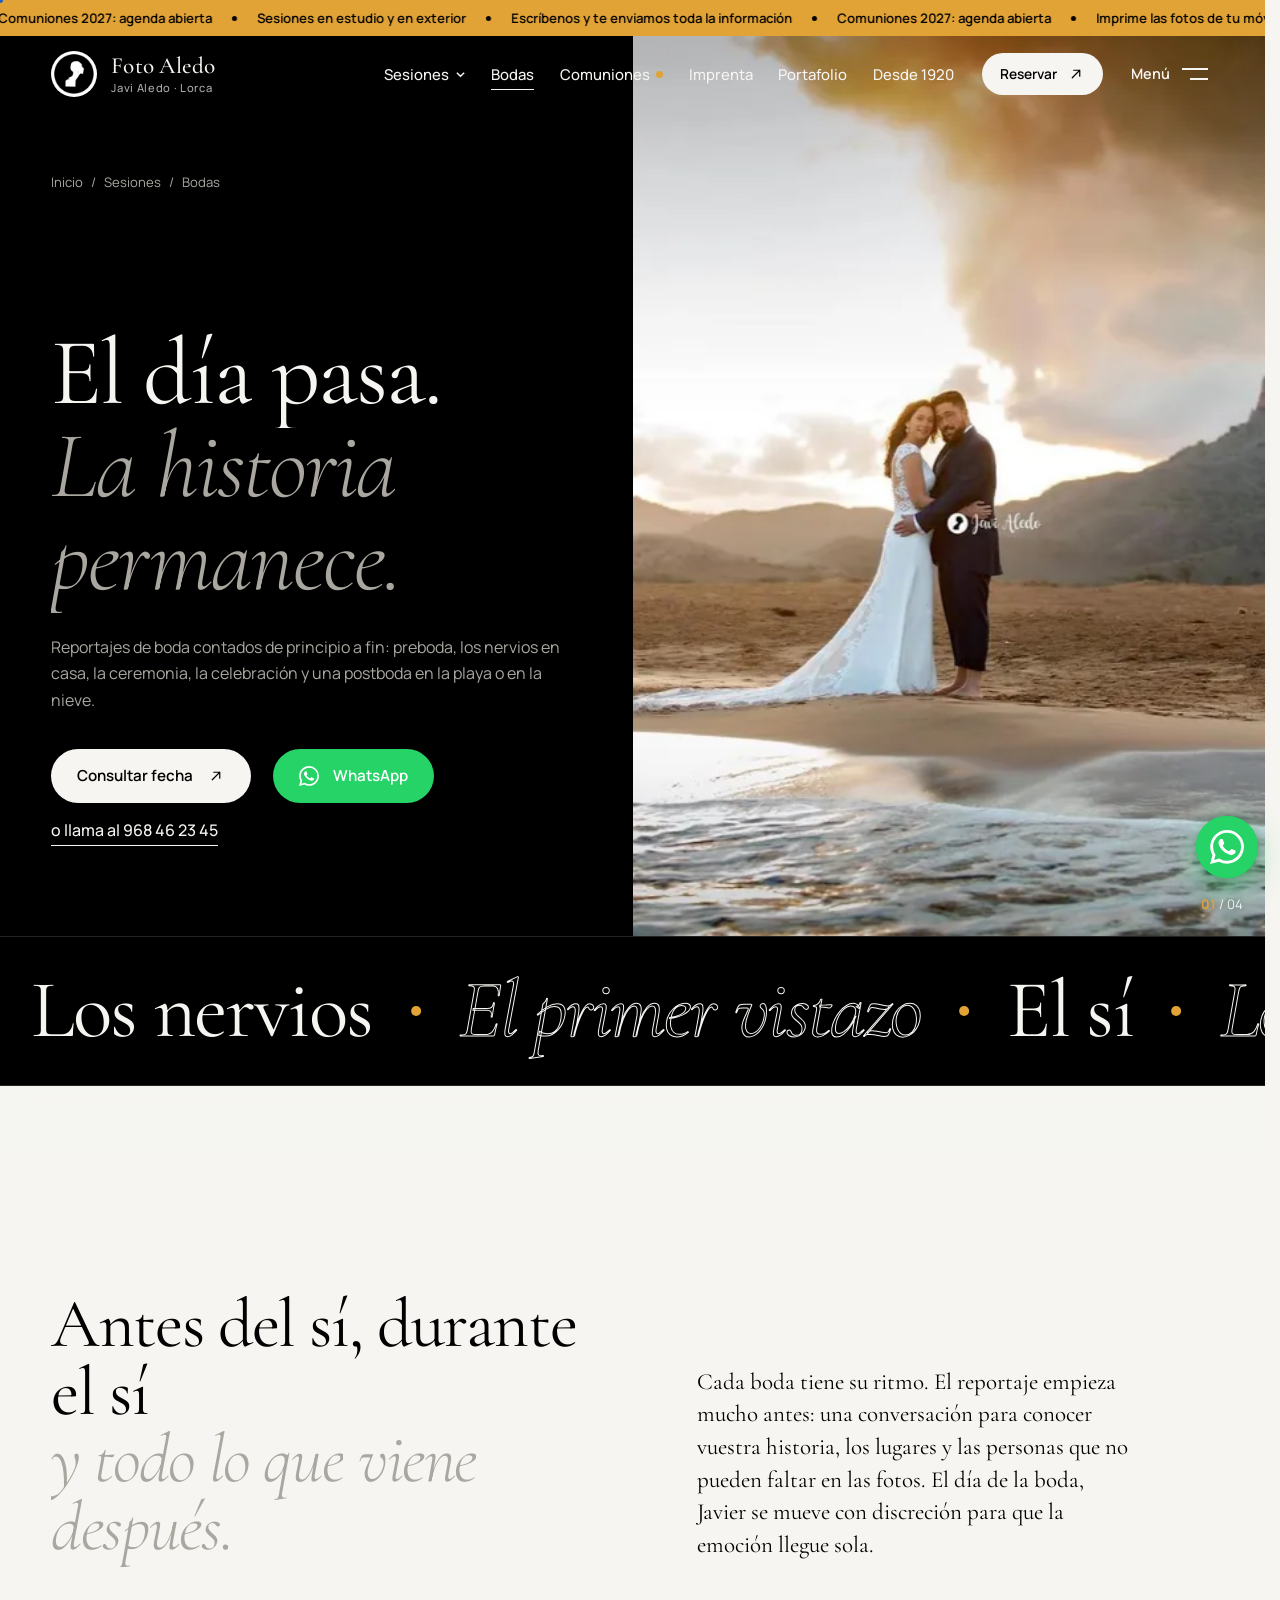
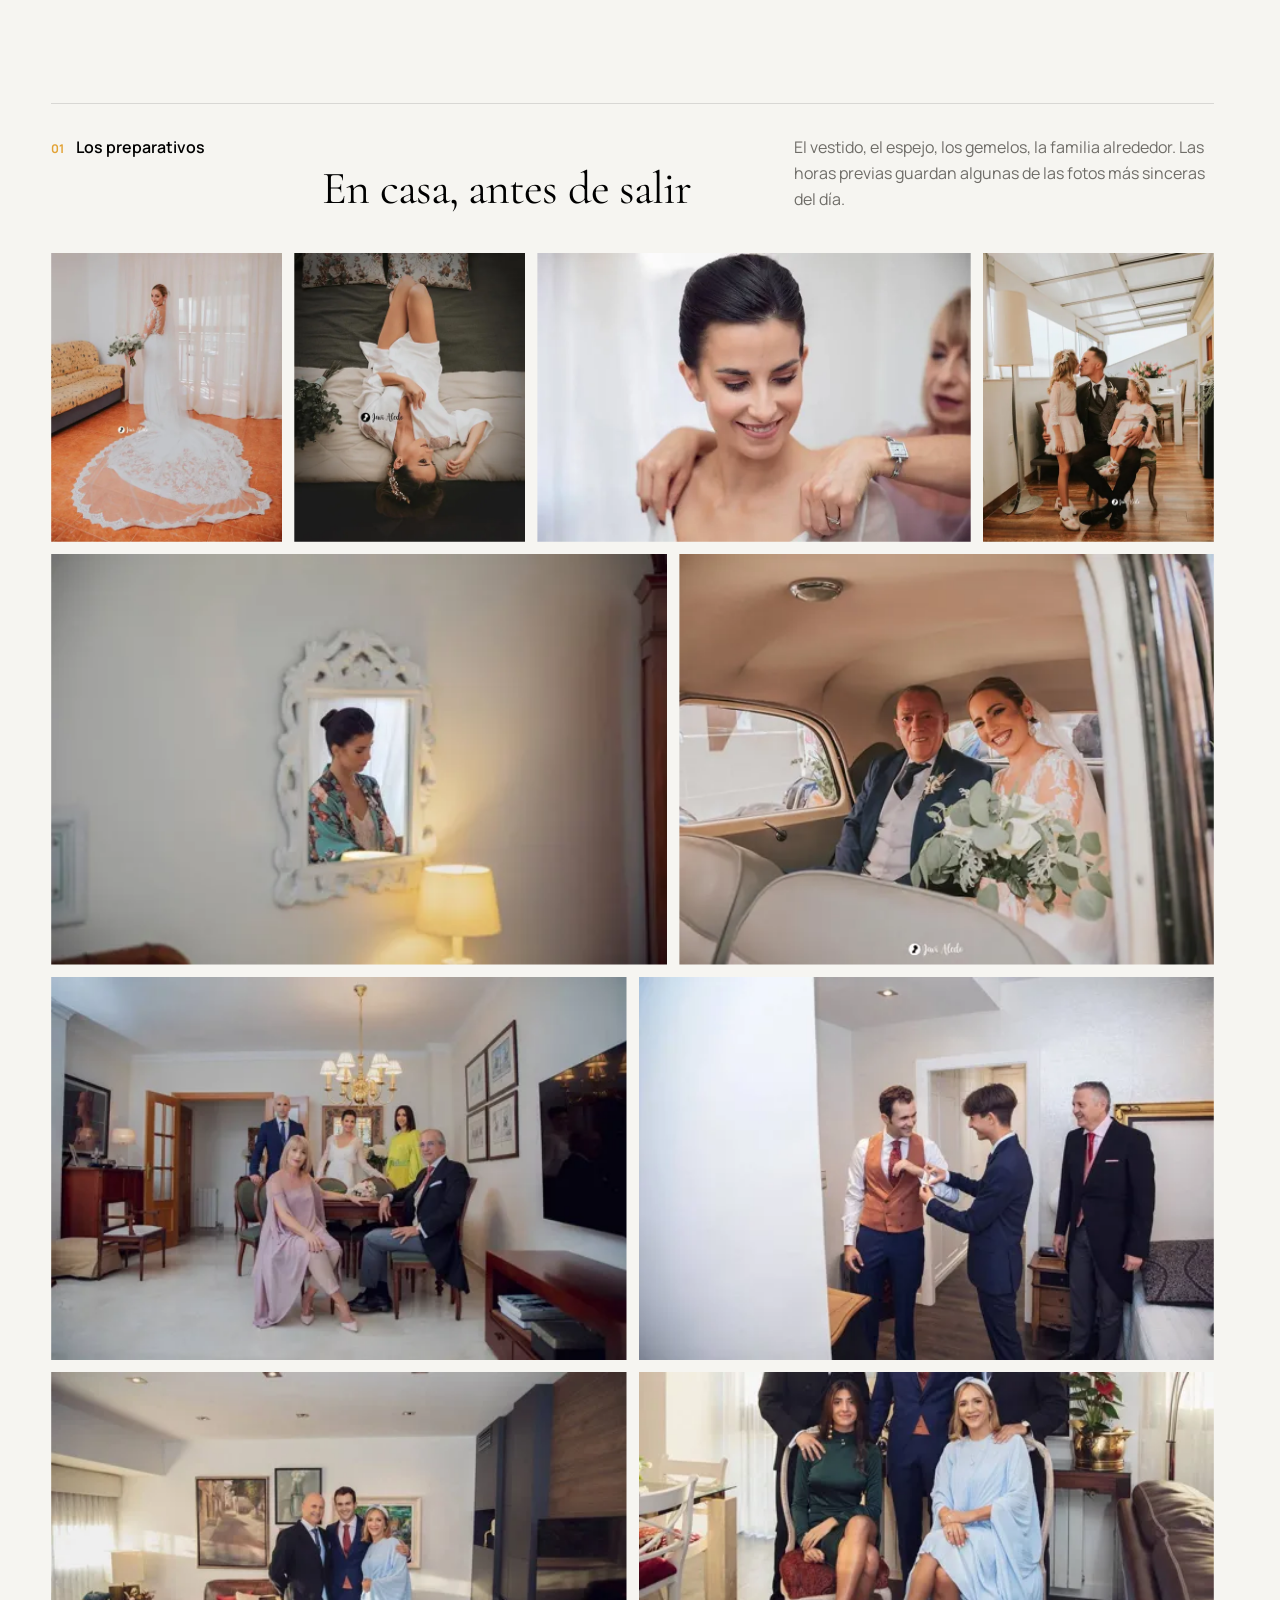
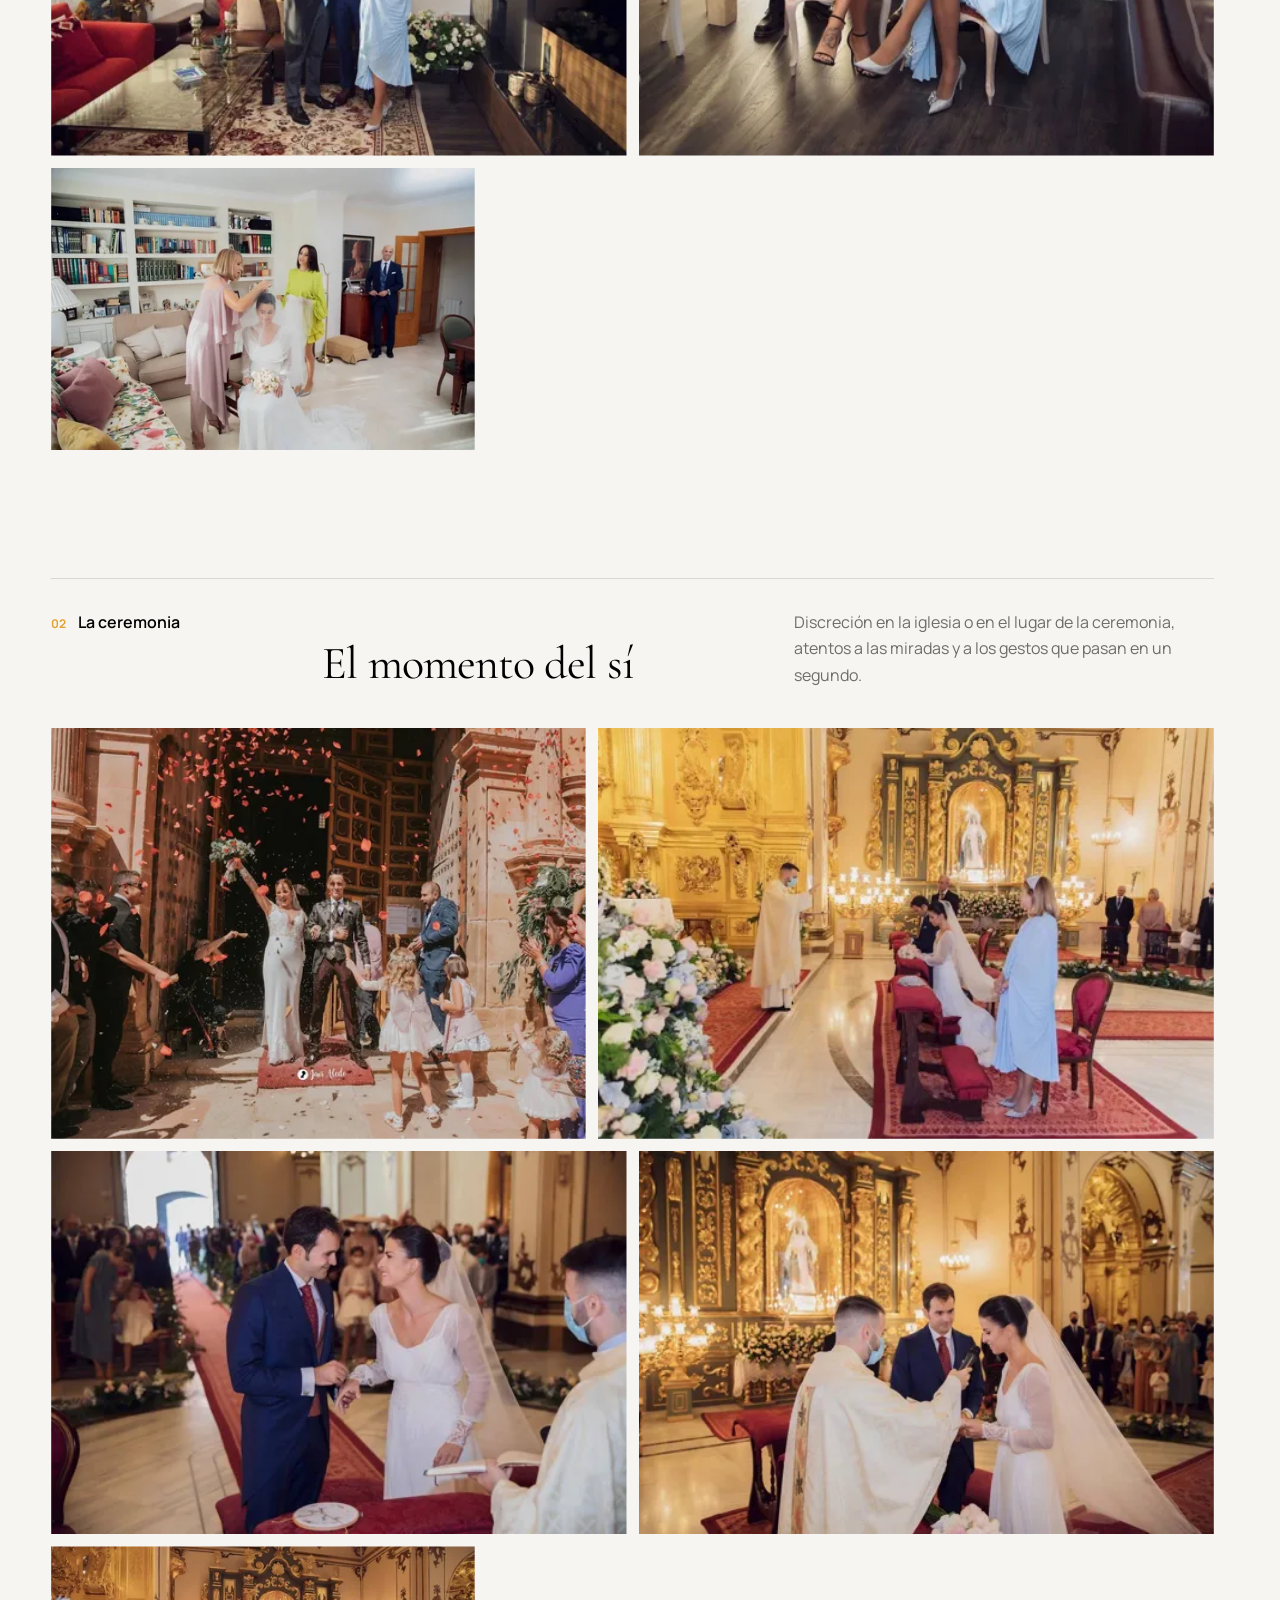
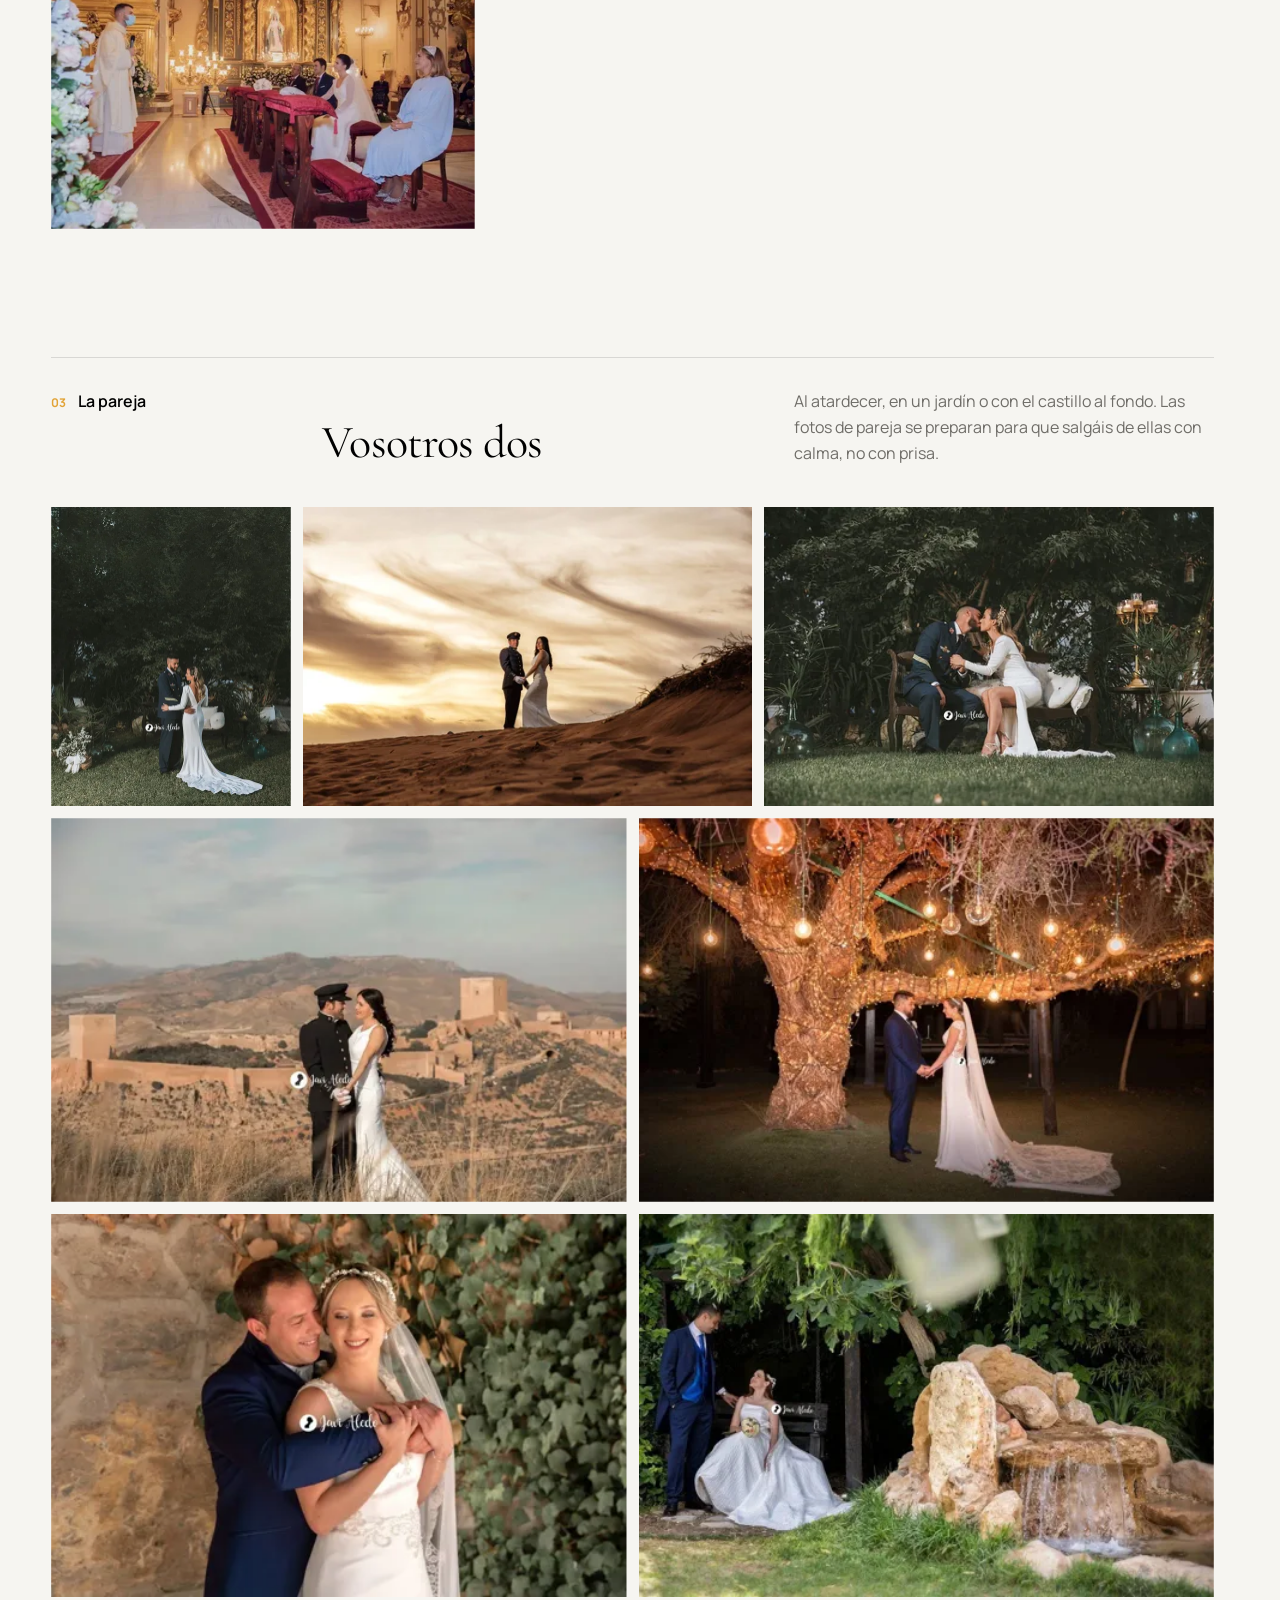
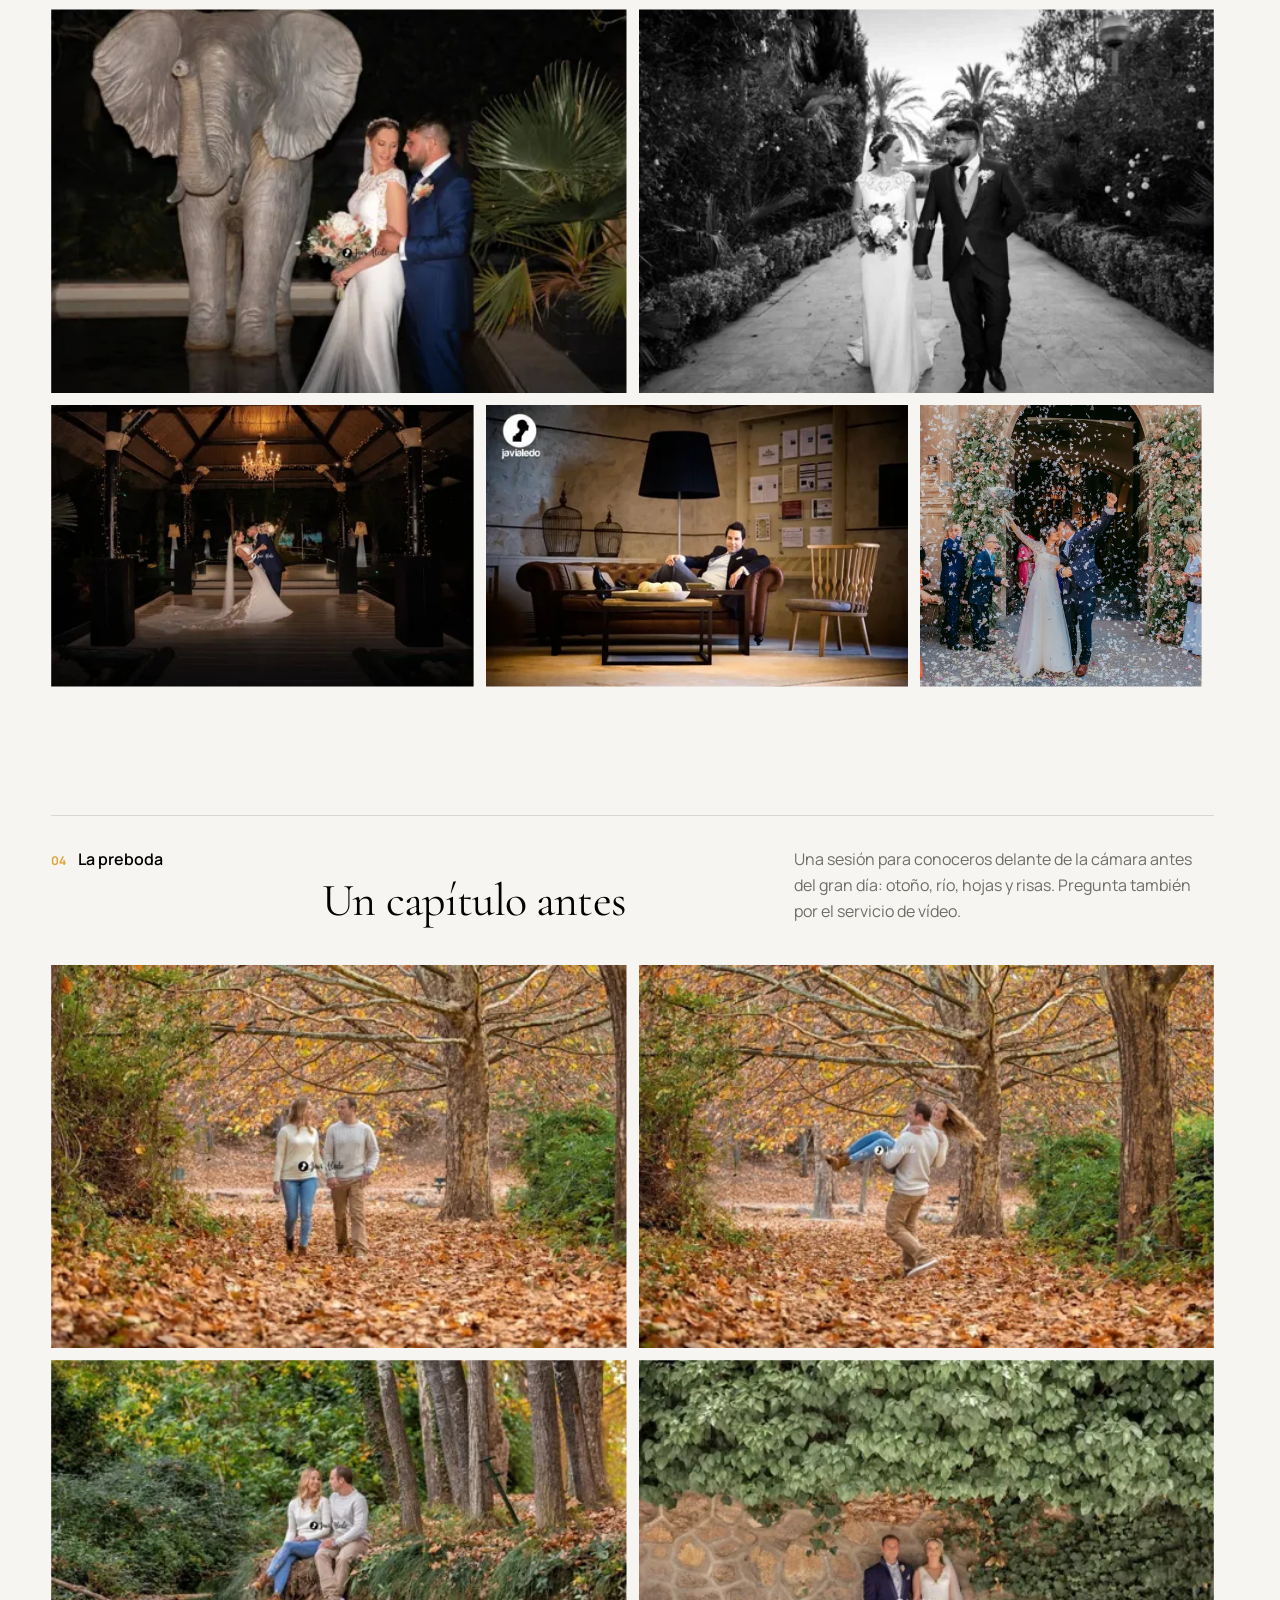
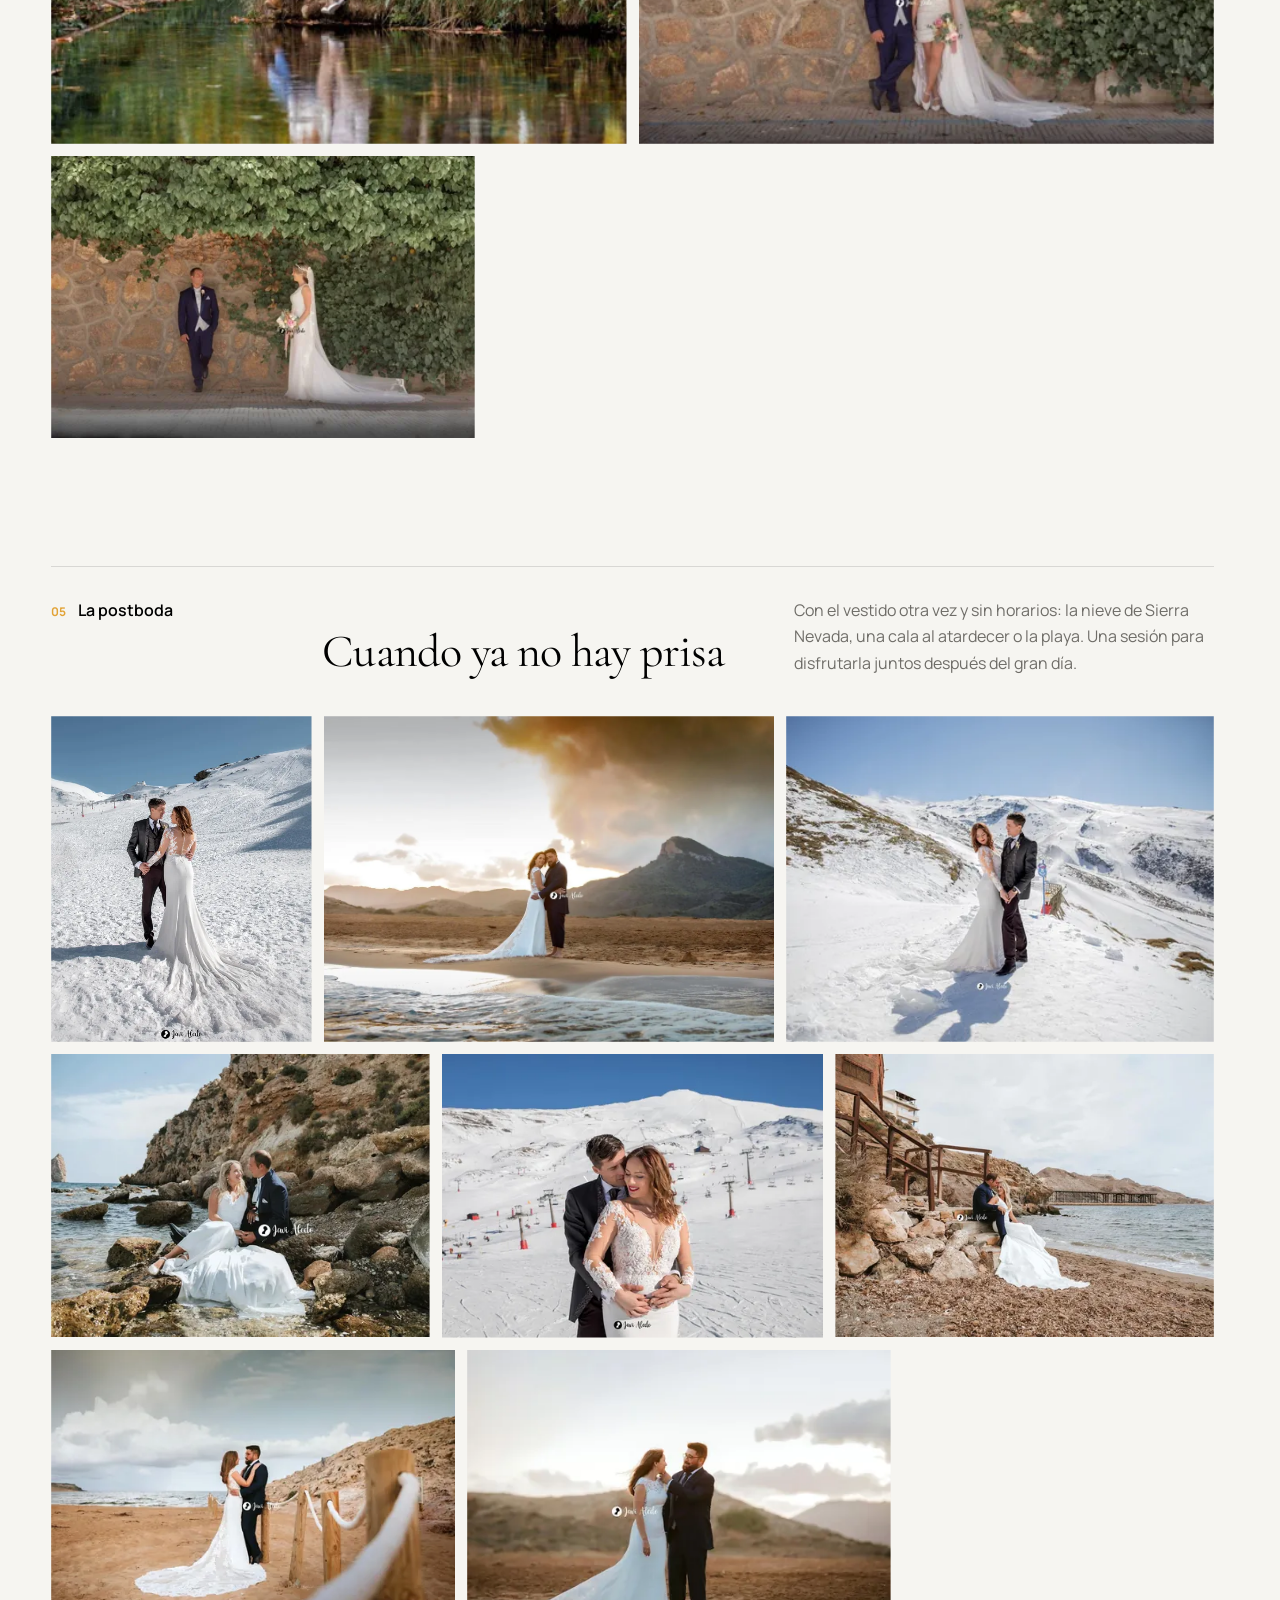
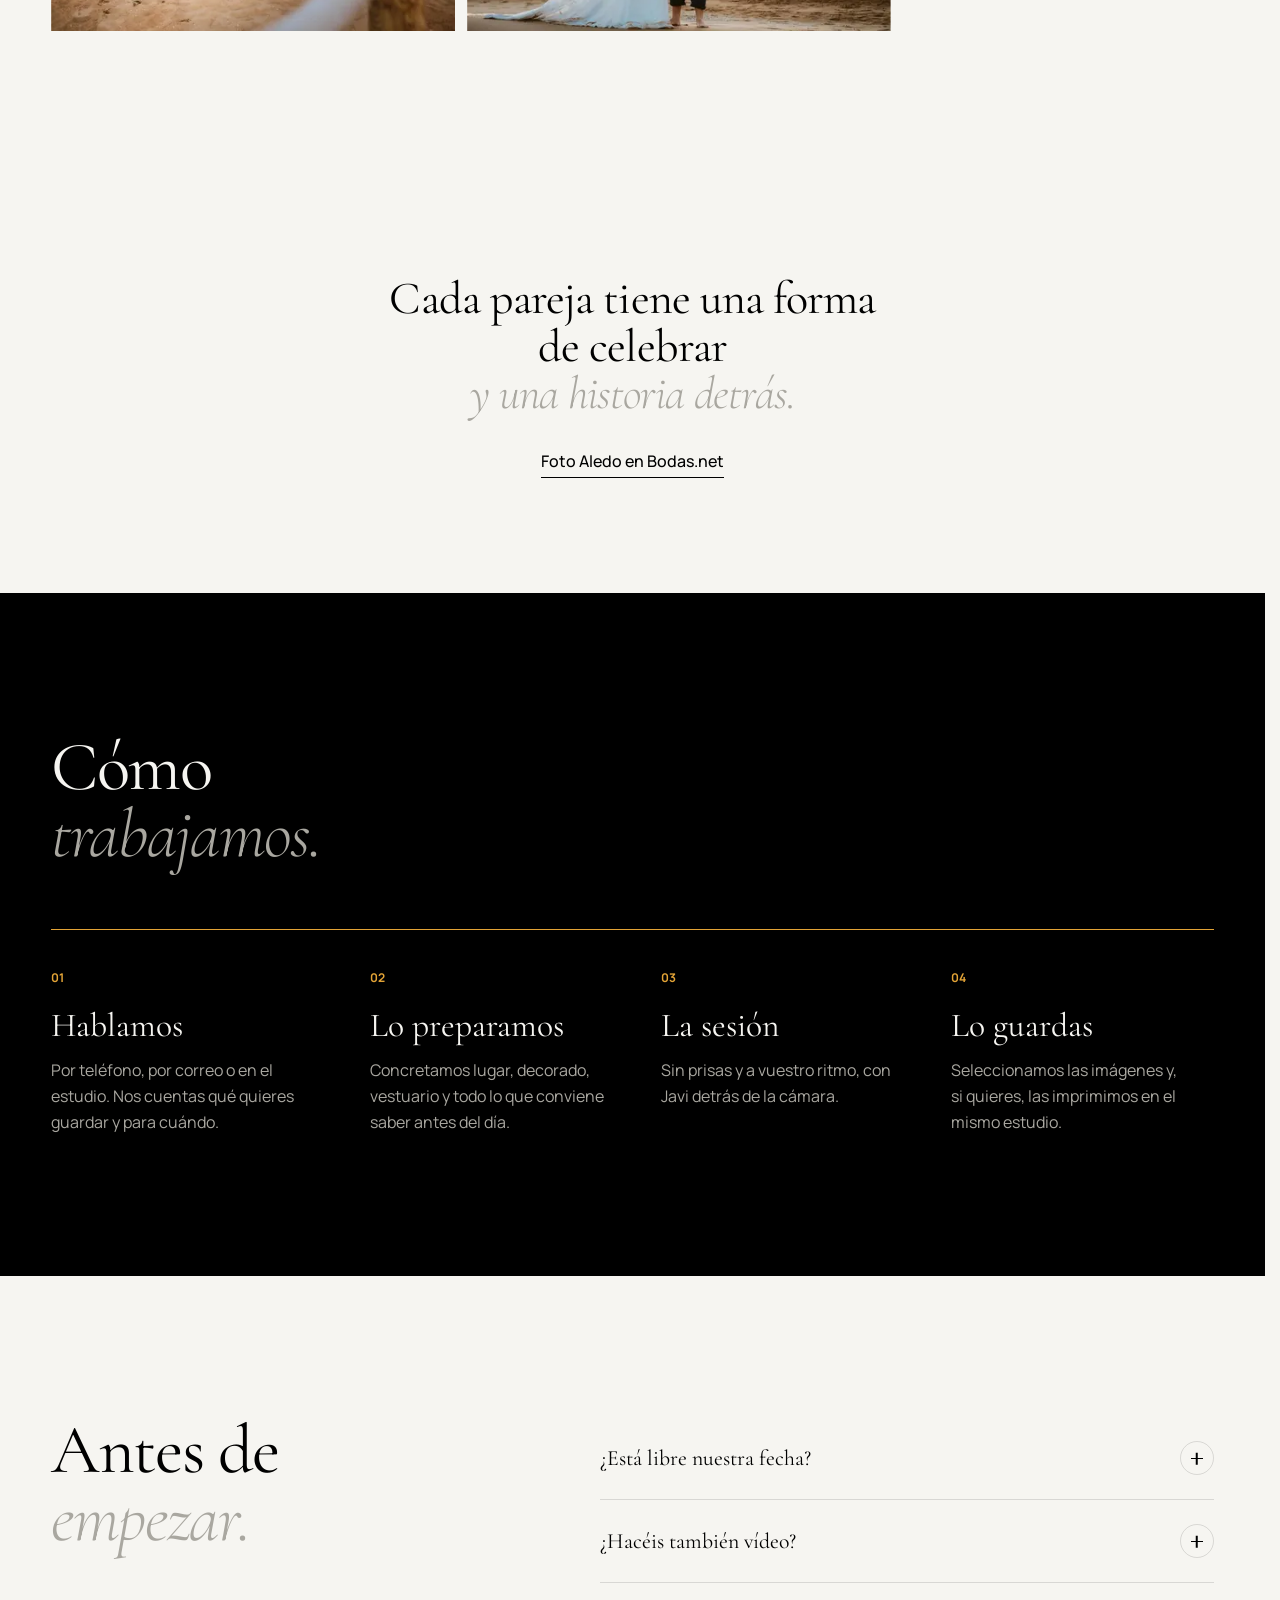
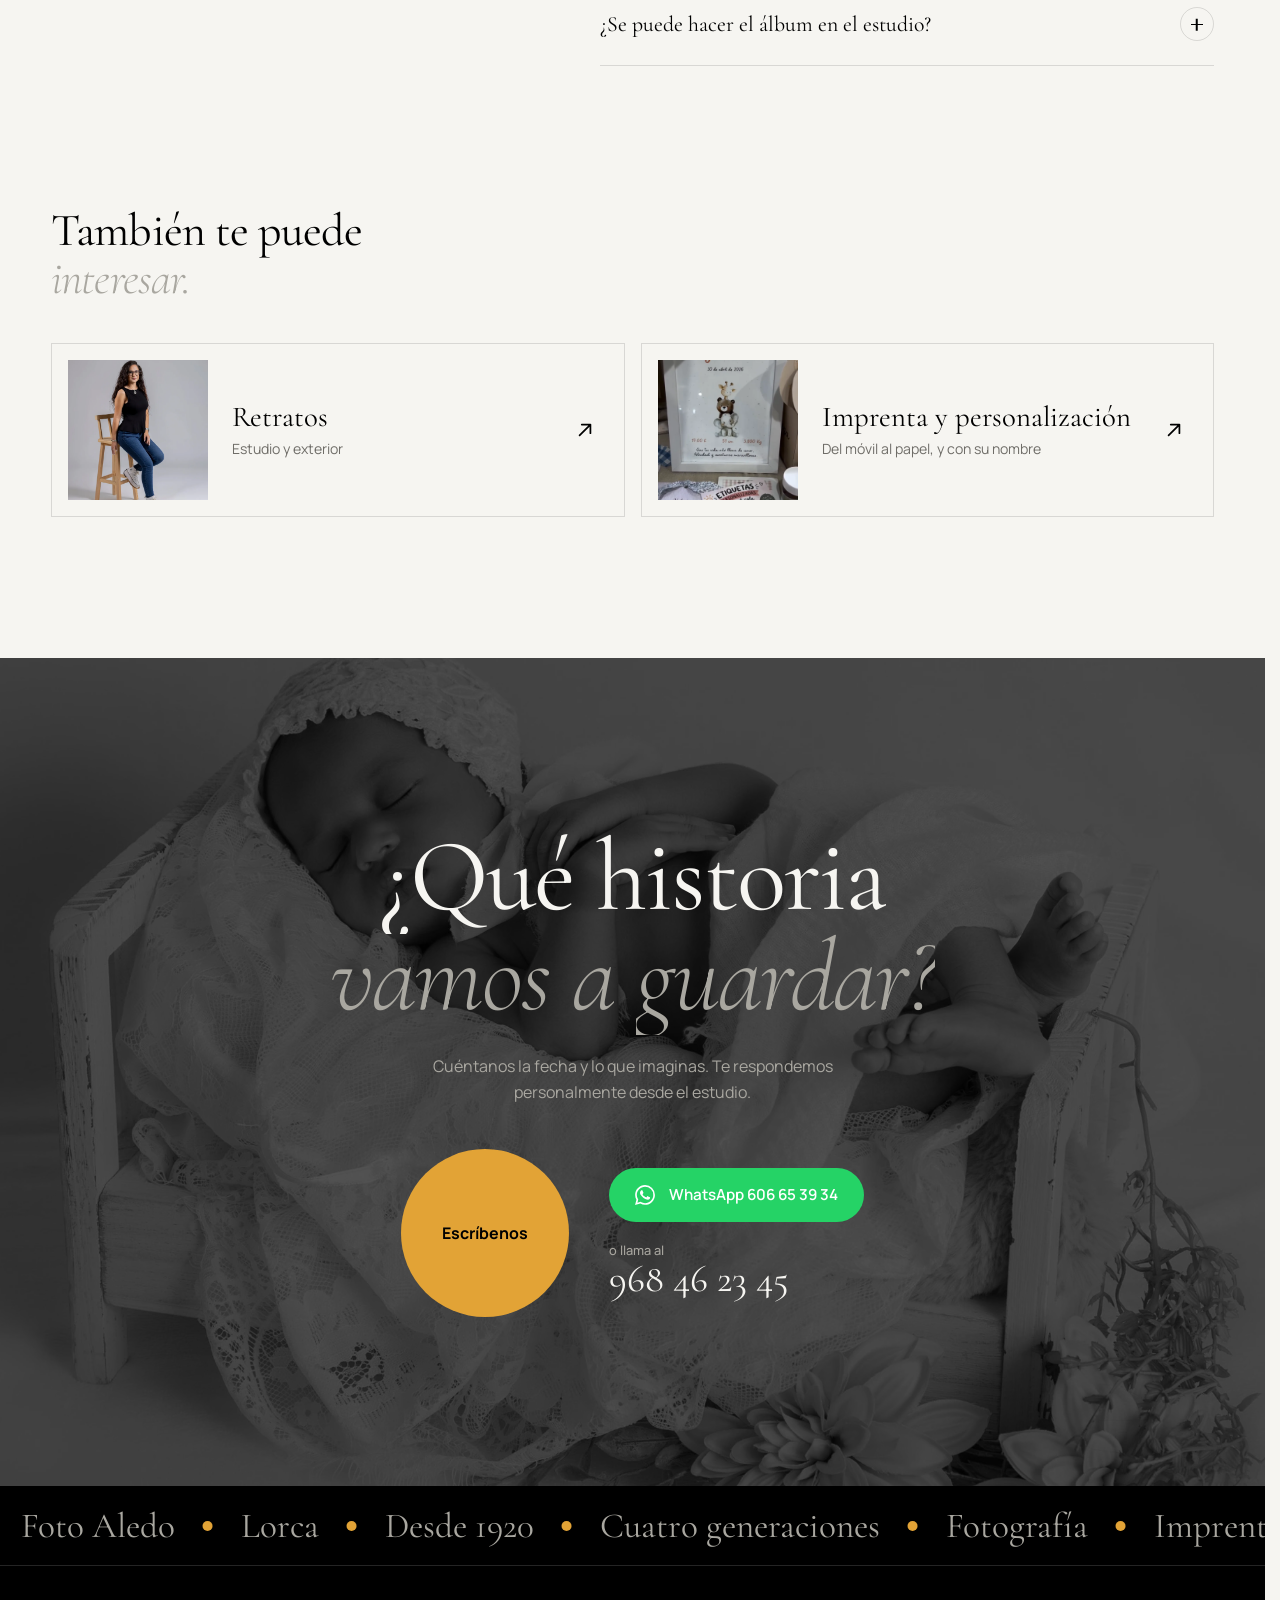
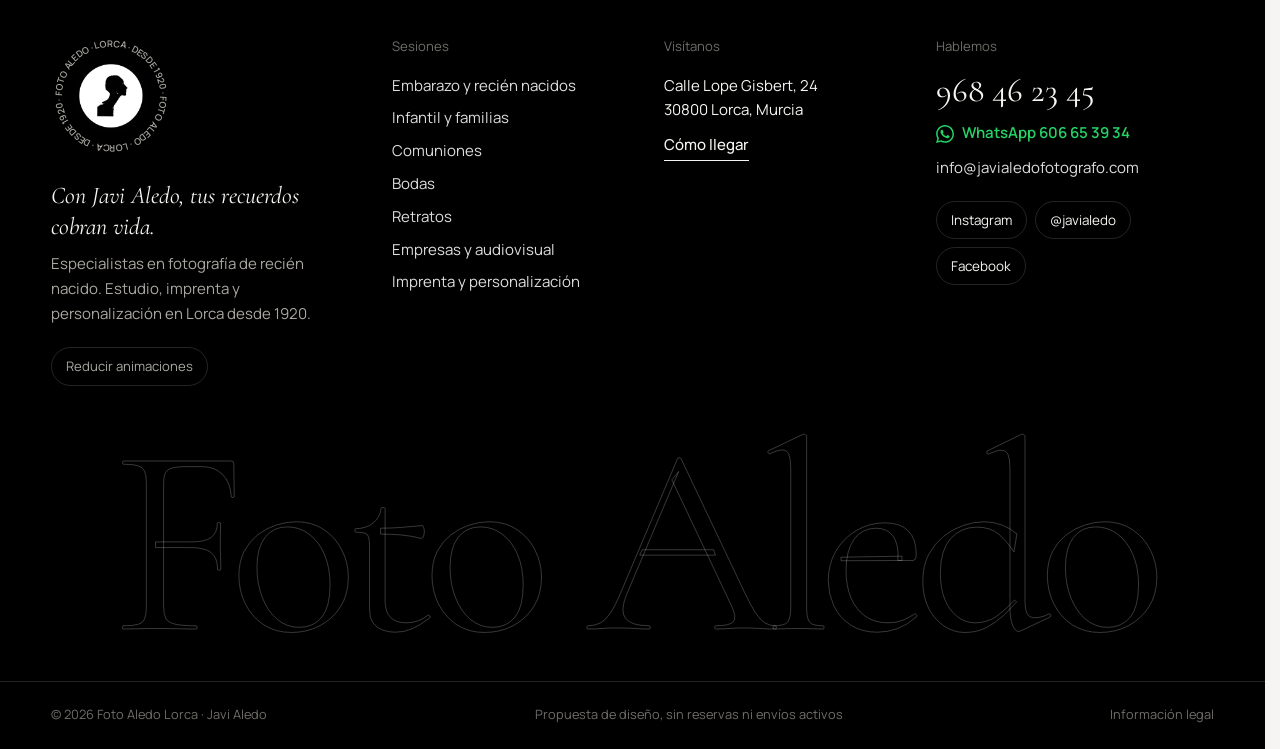
==== commit 8dccaaf1: "Kits de fiesta, coronas, smash cake, bautizos, comuniones en el mar y nuevo bloque de vídeo y dron C" ====
--- a/bodas.html
+++ b/bodas.html
@@ -1 +1 @@
-<!doctype html><html lang="es" class="no-js"><head><meta charset="utf-8"><meta name="viewport" content="width=device-width, initial-scale=1"><meta name="robots" content="noindex, nofollow, noarchive"><meta name="theme-color" content="#000000"><title>Bodas en Lorca | Foto Aledo Lorca</title><meta name="description" content="Reportajes de boda contados de principio a fin: preboda, los nervios en casa, la ceremonia, la celebración y una postboda en la playa o en la nieve."><meta property="og:title" content="Bodas en Lorca | Foto Aledo"><meta property="og:description" content="Reportajes de boda contados de principio a fin: preboda, los nervios en casa, la ceremonia, la celebración y una postboda en la playa o en la nieve."><meta property="og:type" content="website"><meta property="og:image" content="assets/1003.webp"><meta property="og:locale" content="es_ES"><link rel="icon" href="assets/logo.webp"><link rel="stylesheet" href="assets/fonts/editorial.css"><link rel="stylesheet" href="assets/fonts/sans.css"><link rel="stylesheet" href="styles.css?v=3.0"><script>(function(d){d.classList.replace("no-js","js");try{if(localStorage.getItem("fa-motion")==="reduce"){d.classList.add("reduce");return}if(matchMedia("(prefers-reduced-motion: reduce)").matches)return;if(sessionStorage.getItem("fa-shutter")==="1")d.classList.add("is-entering");}catch(e){}})(document.documentElement)</script><script src="config.js" defer></script><script src="app.js?v=3.0" defer></script></head><body data-page="bodas" data-theme="dark"><a class="skip" href="#contenido">Saltar al contenido</a><div class="progress" aria-hidden="true"><span></span></div><a class="announce" href="comuniones.html"><div class="marquee announce-marquee" data-marquee data-speed="0.6" aria-hidden="true"><div class="marquee-track"><div class="marquee-set"><span>Comuniones 2027: agenda abierta</span><i aria-hidden="true"></i><span>Sesiones en estudio y en exterior</span><i aria-hidden="true"></i><span>Escríbenos y te enviamos toda la información</span><i aria-hidden="true"></i><span>Comuniones 2027: agenda abierta</span><i aria-hidden="true"></i><span>Imprime las fotos de tu móvil al instante</span><i aria-hidden="true"></i></div><div class="marquee-set"><span>Comuniones 2027: agenda abierta</span><i aria-hidden="true"></i><span>Sesiones en estudio y en exterior</span><i aria-hidden="true"></i><span>Escríbenos y te enviamos toda la información</span><i aria-hidden="true"></i><span>Comuniones 2027: agenda abierta</span><i aria-hidden="true"></i><span>Imprime las fotos de tu móvil al instante</span><i aria-hidden="true"></i></div></div></div><span class="sr-only">Comuniones 2027: agenda abierta. Ver información.</span></a><header class="header" data-header><div class="header-inner"><a class="brand" href="index.html" aria-label="Foto Aledo, inicio"><span class="logo-ring" aria-hidden="true"><svg viewBox="0 0 100 100"><defs><path id="ringh" d="M50,50 m-41,0 a41,41 0 1,1 82,0 a41,41 0 1,1 -82,0"/></defs><text><textPath href="#ringh" textLength="256" lengthAdjust="spacing">Foto Aledo · Lorca · desde 1920 · Foto Aledo · Lorca · desde 1920 ·</textPath></text></svg></span><img src="assets/logo.webp" alt="" width="46" height="46"><span class="brand-word">Foto Aledo<small>Javi Aledo · Lorca</small></span></a><nav class="nav" aria-label="Principal"><ul><li class="has-mega"><button type="button" class="nav-btn" aria-expanded="false" aria-controls="mega" data-mega-toggle>Sesiones<svg viewBox="0 0 12 12" aria-hidden="true"><path d="M2 4l4 4 4-4"/></svg></button><div class="mega" id="mega" data-mega><div class="mega-inner"><div class="mega-col"><p class="mega-label">Sesiones y servicios</p><ul class="mega-list"><li><a href="embarazo-recien-nacidos.html" data-preview="951"><span class="mega-name">Embarazo y newborn</span><span class="mega-short">Nuestra especialidad</span></a></li><li><a href="infantil-familias.html" data-preview="954"><span class="mega-name">Infantil y familias</span><span class="mega-short">Cumpleaños, hermanos y familias</span></a></li><li><a href="comuniones.html" data-preview="960"><span class="mega-name">Comuniones 2027</span><span class="mega-short">Agenda 2027 abierta</span><span class="badge">2027</span></a></li><li><a href="bodas.html" data-preview="1003" aria-current="page"><span class="mega-name">Bodas y preboda</span><span class="mega-short">Preboda, boda y postboda</span></a></li><li><a href="retratos.html" data-preview="602"><span class="mega-name">Retratos</span><span class="mega-short">Estudio y exterior</span></a></li><li><a href="empresas-audiovisual.html" data-preview="801"><span class="mega-name">Empresas, vídeo y dron</span><span class="mega-short">Eventos, producto, vídeo y dron</span></a></li><li><a href="impresion-personalizacion.html" data-preview="978"><span class="mega-name">Imprenta y personalización</span><span class="mega-short">Del móvil al papel, y con su nombre</span></a></li></ul></div><div class="mega-preview" aria-hidden="true"><span class="mega-img" data-for="951"><img src="assets/951.webp" alt="" width="476" height="597" loading="lazy" decoding="async"></span><span class="mega-img" data-for="954"><img src="assets/954.webp" srcset="assets/954-480.webp 480w, assets/954.webp 640w" sizes="420px" alt="" width="640" height="528" loading="lazy" decoding="async"></span><span class="mega-img" data-for="960"><img src="assets/960.webp" srcset="assets/960-480.webp 480w, assets/960.webp 720w" sizes="420px" alt="" width="720" height="1280" loading="lazy" decoding="async"></span><span class="mega-img" data-for="1003"><img src="assets/1003.webp" srcset="assets/1003-480.webp 480w, assets/1003-960.webp 960w, assets/1003.webp 1440w" sizes="420px" alt="" width="1440" height="1040" loading="lazy" decoding="async"></span><span class="mega-img" data-for="602"><img src="assets/602.webp" srcset="assets/602-480.webp 480w, assets/602-960.webp 960w, assets/602.webp 1441w" sizes="420px" alt="" width="1441" height="1920" loading="lazy" decoding="async"></span><span class="mega-img" data-for="801"><img src="assets/801.webp" alt="" width="1920" height="1280" loading="lazy" decoding="async"></span><span class="mega-img" data-for="978"><img src="assets/978.webp" srcset="assets/978-480.webp 480w, assets/978.webp 720w" sizes="420px" alt="" width="720" height="1280" loading="lazy" decoding="async"></span><span class="mega-caption">Elige una sesión</span></div><div class="mega-aside"><p class="mega-label">¿No sabes cuál?</p><p>Cuéntanos qué quieres guardar y te orientamos.</p><a class="mega-phone" href="tel:+34968462345" data-phone>968 46 23 45</a><a class="btn btn-wa btn-small" href="https://wa.me/34606653934?text=Hola%20Javi%2C%20he%20visto%20la%20web%20de%20Foto%20Aledo%20y%20me%20gustar%C3%ADa%20pedir%20informaci%C3%B3n." target="_blank" rel="noopener" data-wa="index"><svg class="wa-ico" viewBox="0 0 24 24" aria-hidden="true"><path fill="currentColor" d="M17.472 14.382c-.297-.149-1.758-.867-2.03-.967-.273-.099-.471-.148-.67.15-.197.297-.767.966-.94 1.164-.173.199-.347.223-.644.075-.297-.15-1.255-.463-2.39-1.475-.883-.788-1.48-1.761-1.653-2.059-.173-.297-.018-.458.13-.606.134-.133.298-.347.446-.52.149-.174.198-.298.298-.497.099-.198.05-.371-.025-.52-.075-.149-.669-1.612-.916-2.207-.242-.579-.487-.5-.669-.51-.173-.008-.371-.01-.57-.01-.198 0-.52.074-.792.372-.272.297-1.04 1.016-1.04 2.479 0 1.462 1.065 2.875 1.213 3.074.149.198 2.096 3.2 5.077 4.487.709.306 1.262.489 1.694.625.712.227 1.36.195 1.871.118.571-.085 1.758-.719 2.006-1.413.248-.694.248-1.289.173-1.413-.074-.124-.272-.198-.57-.347m-5.421 7.403h-.004a9.87 9.87 0 0 1-5.031-1.378l-.361-.214-3.741.982.998-3.648-.235-.374a9.86 9.86 0 0 1-1.51-5.26c.001-5.45 4.436-9.884 9.888-9.884 2.64 0 5.122 1.03 6.988 2.898a9.825 9.825 0 0 1 2.893 6.994c-.003 5.45-4.437 9.884-9.885 9.884m8.413-18.297A11.815 11.815 0 0 0 12.05 0C5.495 0 .16 5.335.157 11.892c0 2.096.547 4.142 1.588 5.945L.057 24l6.305-1.654a11.882 11.882 0 0 0 5.683 1.448h.005c6.554 0 11.89-5.335 11.893-11.893a11.821 11.821 0 0 0-3.48-8.413Z"/></svg><span>WhatsApp 606 65 39 34</span></a><a class="link" href="contacto.html">Escribir al estudio</a><a class="mega-all" href="portfolio.html">Ver todo el portafolio <svg class="ico" viewBox="0 0 24 24" aria-hidden="true"><path d="M7 17 17 7M9 7h8v8"/></svg></a></div></div></div></li><li><a href="bodas.html" aria-current="page">Bodas</a></li><li><a href="comuniones.html">Comuniones <span class="dot" aria-label="agenda 2027 abierta"></span></a></li><li><a href="impresion-personalizacion.html">Imprenta</a></li><li><a href="portfolio.html">Portafolio</a></li><li><a href="historia.html">Desde 1920</a></li></ul></nav><div class="header-actions"><a class="btn btn-small" href="contacto.html" data-magnetic><span>Reservar</span><svg class="ico" viewBox="0 0 24 24" aria-hidden="true"><path d="M7 17 17 7M9 7h8v8"/></svg></a><button type="button" class="burger" aria-expanded="false" aria-controls="overlay" data-menu-toggle><span class="burger-label">Menú</span><span class="burger-lines" aria-hidden="true"><i></i><i></i></span></button></div></div></header><div class="overlay" id="overlay" data-overlay hidden><div class="ov-grid"><nav class="ov-nav" aria-label="Menú completo"><ul><li style="--i:0"><a href="index.html" data-preview="220"><span class="ov-num">01</span><span class="ov-text">Inicio</span></a></li><li style="--i:1"><a href="bodas.html" data-preview="500" aria-current="page"><span class="ov-num">02</span><span class="ov-text">Bodas</span></a></li><li style="--i:2"><a href="comuniones.html" data-preview="960"><span class="ov-num">03</span><span class="ov-text">Comuniones 2027</span></a></li><li style="--i:3"><a href="embarazo-recien-nacidos.html" data-preview="951"><span class="ov-num">04</span><span class="ov-text">Embarazo y recién nacidos</span></a></li><li style="--i:4"><a href="infantil-familias.html" data-preview="954"><span class="ov-num">05</span><span class="ov-text">Infantil y familias</span></a></li><li style="--i:5"><a href="retratos.html" data-preview="602"><span class="ov-num">06</span><span class="ov-text">Retratos</span></a></li><li style="--i:6"><a href="impresion-personalizacion.html" data-preview="978"><span class="ov-num">07</span><span class="ov-text">Imprenta y personalización</span></a></li><li style="--i:7"><a href="empresas-audiovisual.html" data-preview="801"><span class="ov-num">08</span><span class="ov-text">Empresas, vídeo y dron</span></a></li><li style="--i:8"><a href="portfolio.html" data-preview="507"><span class="ov-num">09</span><span class="ov-text">Portafolio</span></a></li><li style="--i:9"><a href="historia.html" data-preview="701"><span class="ov-num">10</span><span class="ov-text">Desde 1920</span></a></li><li style="--i:10"><a href="contacto.html" data-preview="950"><span class="ov-num">11</span><span class="ov-text">Contacto</span></a></li></ul></nav><div class="ov-visual" aria-hidden="true"><span class="ov-img" data-for="220"><img src="assets/220.webp" srcset="assets/220-480.webp 480w, assets/220-960.webp 960w, assets/220.webp 1920w" sizes="40vw" alt="" width="1920" height="1920" loading="lazy" decoding="async"></span><span class="ov-img" data-for="500"><img src="assets/500.webp" srcset="assets/500-480.webp 480w, assets/500-960.webp 960w, assets/500.webp 1920w" sizes="40vw" alt="" width="1920" height="1280" loading="lazy" decoding="async"></span><span class="ov-img" data-for="960"><img src="assets/960.webp" srcset="assets/960-480.webp 480w, assets/960.webp 720w" sizes="40vw" alt="" width="720" height="1280" loading="lazy" decoding="async"></span><span class="ov-img" data-for="951"><img src="assets/951.webp" alt="" width="476" height="597" loading="lazy" decoding="async"></span><span class="ov-img" data-for="954"><img src="assets/954.webp" srcset="assets/954-480.webp 480w, assets/954.webp 640w" sizes="40vw" alt="" width="640" height="528" loading="lazy" decoding="async"></span><span class="ov-img" data-for="602"><img src="assets/602.webp" srcset="assets/602-480.webp 480w, assets/602-960.webp 960w, assets/602.webp 1441w" sizes="40vw" alt="" width="1441" height="1920" loading="lazy" decoding="async"></span><span class="ov-img" data-for="978"><img src="assets/978.webp" srcset="assets/978-480.webp 480w, assets/978.webp 720w" sizes="40vw" alt="" width="720" height="1280" loading="lazy" decoding="async"></span><span class="ov-img" data-for="801"><img src="assets/801.webp" alt="" width="1920" height="1280" loading="lazy" decoding="async"></span><span class="ov-img" data-for="507"><img src="assets/507.webp" srcset="assets/507-480.webp 480w, assets/507.webp 960w" sizes="40vw" alt="" width="960" height="640" loading="lazy" decoding="async"></span><span class="ov-img" data-for="701"><img src="assets/701.webp" srcset="assets/701-480.webp 480w, assets/701-960.webp 960w, assets/701.webp 1080w" sizes="40vw" alt="" width="1080" height="1920" loading="lazy" decoding="async"></span><span class="ov-img" data-for="950"><img src="assets/950.webp" alt="" width="480" height="640" loading="lazy" decoding="async"></span></div><div class="ov-foot"><div><p class="mega-label">Estudio</p><p>Calle Lope Gisbert, 24 · 30800 Lorca, Murcia</p><a class="link" href="https://www.google.com/maps/search/?api=1&query=Foto+Aledo+Calle+Lope+Gisbert+24+Lorca" target="_blank" rel="noopener">Cómo llegar</a></div><div><p class="mega-label">Llámanos o escríbenos</p><a class="ov-big" href="tel:+34968462345" data-phone>968 46 23 45</a><a class="btn btn-wa btn-small" href="https://wa.me/34606653934?text=Hola%20Javi%2C%20he%20visto%20la%20web%20de%20Foto%20Aledo%20y%20me%20gustar%C3%ADa%20pedir%20informaci%C3%B3n." target="_blank" rel="noopener" data-wa="index"><svg class="wa-ico" viewBox="0 0 24 24" aria-hidden="true"><path fill="currentColor" d="M17.472 14.382c-.297-.149-1.758-.867-2.03-.967-.273-.099-.471-.148-.67.15-.197.297-.767.966-.94 1.164-.173.199-.347.223-.644.075-.297-.15-1.255-.463-2.39-1.475-.883-.788-1.48-1.761-1.653-2.059-.173-.297-.018-.458.13-.606.134-.133.298-.347.446-.52.149-.174.198-.298.298-.497.099-.198.05-.371-.025-.52-.075-.149-.669-1.612-.916-2.207-.242-.579-.487-.5-.669-.51-.173-.008-.371-.01-.57-.01-.198 0-.52.074-.792.372-.272.297-1.04 1.016-1.04 2.479 0 1.462 1.065 2.875 1.213 3.074.149.198 2.096 3.2 5.077 4.487.709.306 1.262.489 1.694.625.712.227 1.36.195 1.871.118.571-.085 1.758-.719 2.006-1.413.248-.694.248-1.289.173-1.413-.074-.124-.272-.198-.57-.347m-5.421 7.403h-.004a9.87 9.87 0 0 1-5.031-1.378l-.361-.214-3.741.982.998-3.648-.235-.374a9.86 9.86 0 0 1-1.51-5.26c.001-5.45 4.436-9.884 9.888-9.884 2.64 0 5.122 1.03 6.988 2.898a9.825 9.825 0 0 1 2.893 6.994c-.003 5.45-4.437 9.884-9.885 9.884m8.413-18.297A11.815 11.815 0 0 0 12.05 0C5.495 0 .16 5.335.157 11.892c0 2.096.547 4.142 1.588 5.945L.057 24l6.305-1.654a11.882 11.882 0 0 0 5.683 1.448h.005c6.554 0 11.89-5.335 11.893-11.893a11.821 11.821 0 0 0-3.48-8.413Z"/></svg><span>WhatsApp 606 65 39 34</span></a></div><div><p class="mega-label">Síguenos</p><a class="link" href="https://www.instagram.com/fotoaledo/" target="_blank" rel="noopener">Instagram @fotoaledo</a><a class="link" href="https://www.facebook.com/FotoAledoLorca/" target="_blank" rel="noopener">Facebook</a></div></div></div></div><main id="contenido"><section class="s-hero" data-theme="dark"><div class="s-hero-copy"><nav class="crumbs" aria-label="Ruta"><a href="index.html">Inicio</a><span aria-hidden="true">/</span><a href="index.html#sesiones">Sesiones</a><span aria-hidden="true">/</span><span aria-current="page">Bodas</span></nav><h1 class="h-hero" data-split>El día pasa. <em>La historia permanece.</em></h1><p class="s-lead">Reportajes de boda contados de principio a fin: preboda, los nervios en casa, la ceremonia, la celebración y una postboda en la playa o en la nieve.</p><div class="hero-actions"><a class="btn" href="contacto.html?servicio=bodas" data-magnetic><span>Consultar fecha</span><svg class="ico" viewBox="0 0 24 24" aria-hidden="true"><path d="M7 17 17 7M9 7h8v8"/></svg></a><a class="btn btn-wa" href="https://wa.me/34606653934?text=Hola%20Javi%2C%20nos%20casamos%20y%20queremos%20saber%20si%20ten%C3%A9is%20disponible%20nuestra%20fecha.%20Fecha%20y%20lugar%3A%20" target="_blank" rel="noopener" data-wa="bodas"><svg class="wa-ico" viewBox="0 0 24 24" aria-hidden="true"><path fill="currentColor" d="M17.472 14.382c-.297-.149-1.758-.867-2.03-.967-.273-.099-.471-.148-.67.15-.197.297-.767.966-.94 1.164-.173.199-.347.223-.644.075-.297-.15-1.255-.463-2.39-1.475-.883-.788-1.48-1.761-1.653-2.059-.173-.297-.018-.458.13-.606.134-.133.298-.347.446-.52.149-.174.198-.298.298-.497.099-.198.05-.371-.025-.52-.075-.149-.669-1.612-.916-2.207-.242-.579-.487-.5-.669-.51-.173-.008-.371-.01-.57-.01-.198 0-.52.074-.792.372-.272.297-1.04 1.016-1.04 2.479 0 1.462 1.065 2.875 1.213 3.074.149.198 2.096 3.2 5.077 4.487.709.306 1.262.489 1.694.625.712.227 1.36.195 1.871.118.571-.085 1.758-.719 2.006-1.413.248-.694.248-1.289.173-1.413-.074-.124-.272-.198-.57-.347m-5.421 7.403h-.004a9.87 9.87 0 0 1-5.031-1.378l-.361-.214-3.741.982.998-3.648-.235-.374a9.86 9.86 0 0 1-1.51-5.26c.001-5.45 4.436-9.884 9.888-9.884 2.64 0 5.122 1.03 6.988 2.898a9.825 9.825 0 0 1 2.893 6.994c-.003 5.45-4.437 9.884-9.885 9.884m8.413-18.297A11.815 11.815 0 0 0 12.05 0C5.495 0 .16 5.335.157 11.892c0 2.096.547 4.142 1.588 5.945L.057 24l6.305-1.654a11.882 11.882 0 0 0 5.683 1.448h.005c6.554 0 11.89-5.335 11.893-11.893a11.821 11.821 0 0 0-3.48-8.413Z"/></svg><span>WhatsApp</span></a><a class="link" href="tel:+34968462345" data-phone>o llama al 968 46 23 45</a></div></div><div class="s-hero-media" data-mini-slides><div class="sh-slide is-active"><img src="assets/1003.webp" srcset="assets/1003-480.webp 480w, assets/1003-960.webp 960w, assets/1003.webp 1440w" sizes="(max-width: 900px) 100vw, 55vw" alt="Novios abrazados en la orilla al atardecer" width="1440" height="1040" fetchpriority="high" decoding="async"></div><div class="sh-slide"><img src="assets/1013.webp" srcset="assets/1013-480.webp 480w, assets/1013-960.webp 960w, assets/1013.webp 1440w" sizes="(max-width: 900px) 100vw, 55vw" alt="Novios en la nieve de Sierra Nevada" width="1440" height="1799" loading="lazy" decoding="async"></div><div class="sh-slide"><img src="assets/1008.webp" srcset="assets/1008-480.webp 480w, assets/1008-960.webp 960w, assets/1008.webp 1440w" sizes="(max-width: 900px) 100vw, 55vw" alt="Salida de los novios entre pétalos a la puerta de la iglesia" width="1440" height="1107" loading="lazy" decoding="async"></div><div class="sh-slide"><img src="assets/507.webp" srcset="assets/507-480.webp 480w, assets/507.webp 960w" sizes="(max-width: 900px) 100vw, 55vw" alt="Novios bajo un árbol iluminado con guirnaldas" width="960" height="640" loading="lazy" decoding="async"></div><span class="sh-count" aria-hidden="true"><b>01</b> / 04</span></div></section><div class="marquee big-marquee" data-marquee data-speed="1" aria-hidden="true"><div class="marquee-track"><div class="marquee-set"><span>Los nervios</span><i aria-hidden="true"></i><span>El primer vistazo</span><i aria-hidden="true"></i><span>El sí</span><i aria-hidden="true"></i><span>Los abrazos</span><i aria-hidden="true"></i><span>La fiesta</span><i aria-hidden="true"></i><span>La preboda</span><i aria-hidden="true"></i><span>La luz del atardecer</span><i aria-hidden="true"></i></div><div class="marquee-set"><span>Los nervios</span><i aria-hidden="true"></i><span>El primer vistazo</span><i aria-hidden="true"></i><span>El sí</span><i aria-hidden="true"></i><span>Los abrazos</span><i aria-hidden="true"></i><span>La fiesta</span><i aria-hidden="true"></i><span>La preboda</span><i aria-hidden="true"></i><span>La luz del atardecer</span><i aria-hidden="true"></i></div></div></div><nav class="chapters-nav" aria-label="En esta página"><div class="wrap"><span>En esta página</span><a href="#cap-1">Los preparativos</a><a href="#cap-2">La ceremonia</a><a href="#cap-3">La pareja</a><a href="#cap-4">La preboda</a><a href="#cap-5">La postboda</a><a href="#proceso">Cómo trabajamos</a><a href="#preguntas">Preguntas</a></div></nav><section class="s-intro wrap"><h2 class="h-xl" data-split>Antes del sí, durante el sí <em>y todo lo que viene después.</em></h2><p class="lead-p">Cada boda tiene su ritmo. El reportaje empieza mucho antes: una conversación para conocer vuestra historia, los lugares y las personas que no pueden faltar en las fotos. El día de la boda, Javier se mueve con discreción para que la emoción llegue sola.</p></section><section class="chapter wrap" id="cap-1"><div class="ch-head"><p class="ch-tag"><b>01</b>Los preparativos</p><h2 class="h-lg">En casa, antes de salir</h2><p>El vestido, el espejo, los gemelos, la familia alrededor. Las horas previas guardan algunas de las fotos más sinceras del día.</p></div><div class="masonry"><div class="jg-item" style="--ar:0.800"><button type="button" class="shot tall" data-full="assets/1006.webp" data-caption="Los preparativos · Bodas" aria-label="Ampliar fotografía: Los preparativos · Bodas"><span class="shot-frame"><img src="assets/1006.webp" srcset="assets/1006-480.webp 480w, assets/1006-960.webp 960w, assets/1006.webp 1440w" sizes="(max-width: 760px) 60vw, 33vw" alt="Novia de espaldas con la cola del vestido extendida" width="1440" height="1799" loading="lazy" decoding="async"></span></button></div><div class="jg-item" style="--ar:0.800"><button type="button" class="shot tall" data-full="assets/1012.webp" data-caption="Los preparativos · Bodas" aria-label="Ampliar fotografía: Los preparativos · Bodas"><span class="shot-frame"><img src="assets/1012.webp" srcset="assets/1012-480.webp 480w, assets/1012-960.webp 960w, assets/1012.webp 1440w" sizes="(max-width: 760px) 60vw, 33vw" alt="La novia tumbada sobre la cama con su vestido" width="1440" height="1800" loading="lazy" decoding="async"></span></button></div><div class="jg-item" style="--ar:1.500"><button type="button" class="shot wide" data-full="assets/541.webp" data-caption="Los preparativos · Bodas" aria-label="Ampliar fotografía: Los preparativos · Bodas"><span class="shot-frame"><img src="assets/541.webp" srcset="assets/541-480.webp 480w, assets/541.webp 960w" sizes="(max-width: 760px) 60vw, 33vw" alt="La novia durante los preparativos" width="960" height="640" loading="lazy" decoding="async"></span></button></div><div class="jg-item" style="--ar:0.800"><button type="button" class="shot tall" data-full="assets/1007.webp" data-caption="Los preparativos · Bodas" aria-label="Ampliar fotografía: Los preparativos · Bodas"><span class="shot-frame"><img src="assets/1007.webp" srcset="assets/1007-480.webp 480w, assets/1007-960.webp 960w, assets/1007.webp 1440w" sizes="(max-width: 760px) 60vw, 33vw" alt="El novio con sus hijas antes de la boda" width="1440" height="1799" loading="lazy" decoding="async"></span></button></div><div class="jg-item" style="--ar:1.500"><button type="button" class="shot wide" data-full="assets/546.webp" data-caption="Los preparativos · Bodas" aria-label="Ampliar fotografía: Los preparativos · Bodas"><span class="shot-frame"><img src="assets/546.webp" srcset="assets/546-480.webp 480w, assets/546.webp 960w" sizes="(max-width: 760px) 60vw, 33vw" alt="La novia reflejada en un espejo" width="960" height="640" loading="lazy" decoding="async"></span></button></div><div class="jg-item" style="--ar:1.301"><button type="button" class="shot wide" data-full="assets/1009.webp" data-caption="Los preparativos · Bodas" aria-label="Ampliar fotografía: Los preparativos · Bodas"><span class="shot-frame"><img src="assets/1009.webp" srcset="assets/1009-480.webp 480w, assets/1009-960.webp 960w, assets/1009.webp 1440w" sizes="(max-width: 760px) 60vw, 33vw" alt="La novia y su padre en el coche camino de la ceremonia" width="1440" height="1107" loading="lazy" decoding="async"></span></button></div><div class="jg-item" style="--ar:1.500"><button type="button" class="shot wide" data-full="assets/531.webp" data-caption="Los preparativos · Bodas" aria-label="Ampliar fotografía: Los preparativos · Bodas"><span class="shot-frame"><img src="assets/531.webp" srcset="assets/531-480.webp 480w, assets/531.webp 960w" sizes="(max-width: 760px) 60vw, 33vw" alt="La novia se prepara en casa" width="960" height="640" loading="lazy" decoding="async"></span></button></div><div class="jg-item" style="--ar:1.500"><button type="button" class="shot wide" data-full="assets/561.webp" data-caption="Los preparativos · Bodas" aria-label="Ampliar fotografía: Los preparativos · Bodas"><span class="shot-frame"><img src="assets/561.webp" srcset="assets/561-480.webp 480w, assets/561.webp 960w" sizes="(max-width: 760px) 60vw, 33vw" alt="El novio se prepara acompañado" width="960" height="640" loading="lazy" decoding="async"></span></button></div><div class="jg-item" style="--ar:1.500"><button type="button" class="shot wide" data-full="assets/551.webp" data-caption="Los preparativos · Bodas" aria-label="Ampliar fotografía: Los preparativos · Bodas"><span class="shot-frame"><img src="assets/551.webp" srcset="assets/551-480.webp 480w, assets/551.webp 960w" sizes="(max-width: 760px) 60vw, 33vw" alt="El novio con su familia antes de salir" width="960" height="640" loading="lazy" decoding="async"></span></button></div><div class="jg-item" style="--ar:1.500"><button type="button" class="shot wide" data-full="assets/556.webp" data-caption="Los preparativos · Bodas" aria-label="Ampliar fotografía: Los preparativos · Bodas"><span class="shot-frame"><img src="assets/556.webp" srcset="assets/556-480.webp 480w, assets/556.webp 960w" sizes="(max-width: 760px) 60vw, 33vw" alt="Familiares durante los preparativos de la boda" width="960" height="640" loading="lazy" decoding="async"></span></button></div><div class="jg-item" style="--ar:1.500"><button type="button" class="shot wide" data-full="assets/536.webp" data-caption="Los preparativos · Bodas" aria-label="Ampliar fotografía: Los preparativos · Bodas"><span class="shot-frame"><img src="assets/536.webp" srcset="assets/536-480.webp 480w, assets/536.webp 960w" sizes="(max-width: 760px) 60vw, 33vw" alt="Familiares durante los preparativos" width="960" height="640" loading="lazy" decoding="async"></span></button></div></div></section><section class="chapter wrap" id="cap-2"><div class="ch-head"><p class="ch-tag"><b>02</b>La ceremonia</p><h2 class="h-lg">El momento del sí</h2><p>Discreción en la iglesia o en el lugar de la ceremonia, atentos a las miradas y a los gestos que pasan en un segundo.</p></div><div class="masonry"><div class="jg-item" style="--ar:1.301"><button type="button" class="shot wide" data-full="assets/1008.webp" data-caption="La ceremonia · Bodas" aria-label="Ampliar fotografía: La ceremonia · Bodas"><span class="shot-frame"><img src="assets/1008.webp" srcset="assets/1008-480.webp 480w, assets/1008-960.webp 960w, assets/1008.webp 1440w" sizes="(max-width: 760px) 60vw, 33vw" alt="Salida de los novios entre pétalos a la puerta de la iglesia" width="1440" height="1107" loading="lazy" decoding="async"></span></button></div><div class="jg-item" style="--ar:1.500"><button type="button" class="shot wide" data-full="assets/513.webp" data-caption="La ceremonia · Bodas" aria-label="Ampliar fotografía: La ceremonia · Bodas"><span class="shot-frame"><img src="assets/513.webp" srcset="assets/513-480.webp 480w, assets/513.webp 960w" sizes="(max-width: 760px) 60vw, 33vw" alt="Entrada de la novia en la iglesia" width="960" height="640" loading="lazy" decoding="async"></span></button></div><div class="jg-item" style="--ar:1.500"><button type="button" class="shot wide" data-full="assets/517.webp" data-caption="La ceremonia · Bodas" aria-label="Ampliar fotografía: La ceremonia · Bodas"><span class="shot-frame"><img src="assets/517.webp" srcset="assets/517-480.webp 480w, assets/517.webp 960w" sizes="(max-width: 760px) 60vw, 33vw" alt="Los novios durante la ceremonia" width="960" height="640" loading="lazy" decoding="async"></span></button></div><div class="jg-item" style="--ar:1.500"><button type="button" class="shot wide" data-full="assets/521.webp" data-caption="La ceremonia · Bodas" aria-label="Ampliar fotografía: La ceremonia · Bodas"><span class="shot-frame"><img src="assets/521.webp" srcset="assets/521-480.webp 480w, assets/521.webp 960w" sizes="(max-width: 760px) 60vw, 33vw" alt="Bendición durante la ceremonia" width="960" height="640" loading="lazy" decoding="async"></span></button></div><div class="jg-item" style="--ar:1.500"><button type="button" class="shot wide" data-full="assets/526.webp" data-caption="La ceremonia · Bodas" aria-label="Ampliar fotografía: La ceremonia · Bodas"><span class="shot-frame"><img src="assets/526.webp" srcset="assets/526-480.webp 480w, assets/526.webp 960w" sizes="(max-width: 760px) 60vw, 33vw" alt="La ceremonia vista desde el altar" width="960" height="640" loading="lazy" decoding="async"></span></button></div></div></section><section class="chapter wrap" id="cap-3"><div class="ch-head"><p class="ch-tag"><b>03</b>La pareja</p><h2 class="h-lg">Vosotros dos</h2><p>Al atardecer, en un jardín o con el castillo al fondo. Las fotos de pareja se preparan para que salgáis de ellas con calma, no con prisa.</p></div><div class="masonry"><div class="jg-item" style="--ar:0.800"><button type="button" class="shot tall" data-full="assets/1011.webp" data-caption="La pareja · Bodas" aria-label="Ampliar fotografía: La pareja · Bodas"><span class="shot-frame"><img src="assets/1011.webp" srcset="assets/1011-480.webp 480w, assets/1011-960.webp 960w, assets/1011.webp 1440w" sizes="(max-width: 760px) 60vw, 33vw" alt="Novios en un jardín junto a una lámpara" width="1440" height="1800" loading="lazy" decoding="async"></span></button></div><div class="jg-item" style="--ar:1.500"><button type="button" class="shot wide" data-full="assets/500.webp" data-caption="La pareja · Bodas" aria-label="Ampliar fotografía: La pareja · Bodas"><span class="shot-frame"><img src="assets/500.webp" srcset="assets/500-480.webp 480w, assets/500-960.webp 960w, assets/500.webp 1920w" sizes="(max-width: 760px) 60vw, 33vw" alt="Pareja de novios sobre una duna al atardecer" width="1920" height="1280" loading="lazy" decoding="async"></span></button></div><div class="jg-item" style="--ar:1.502"><button type="button" class="shot wide" data-full="assets/1010.webp" data-caption="La pareja · Bodas" aria-label="Ampliar fotografía: La pareja · Bodas"><span class="shot-frame"><img src="assets/1010.webp" srcset="assets/1010-480.webp 480w, assets/1010-960.webp 960w, assets/1010.webp 1364w" sizes="(max-width: 760px) 60vw, 33vw" alt="Novios sentados en un jardín con lámparas" width="1364" height="908" loading="lazy" decoding="async"></span></button></div><div class="jg-item" style="--ar:1.500"><button type="button" class="shot wide" data-full="assets/501.webp" data-caption="La pareja · Bodas" aria-label="Ampliar fotografía: La pareja · Bodas"><span class="shot-frame"><img src="assets/501.webp" srcset="assets/501-480.webp 480w, assets/501.webp 960w" sizes="(max-width: 760px) 60vw, 33vw" alt="Novios con el castillo de Lorca al fondo" width="960" height="640" loading="lazy" decoding="async"></span></button></div><div class="jg-item" style="--ar:1.500"><button type="button" class="shot wide" data-full="assets/507.webp" data-caption="La pareja · Bodas" aria-label="Ampliar fotografía: La pareja · Bodas"><span class="shot-frame"><img src="assets/507.webp" srcset="assets/507-480.webp 480w, assets/507.webp 960w" sizes="(max-width: 760px) 60vw, 33vw" alt="Novios bajo un árbol iluminado con guirnaldas" width="960" height="640" loading="lazy" decoding="async"></span></button></div><div class="jg-item" style="--ar:1.500"><button type="button" class="shot wide" data-full="assets/512.webp" data-caption="La pareja · Bodas" aria-label="Ampliar fotografía: La pareja · Bodas"><span class="shot-frame"><img src="assets/512.webp" srcset="assets/512-480.webp 480w, assets/512.webp 960w" sizes="(max-width: 760px) 60vw, 33vw" alt="Novios abrazados junto a un muro de piedra" width="960" height="640" loading="lazy" decoding="async"></span></button></div><div class="jg-item" style="--ar:1.500"><button type="button" class="shot wide" data-full="assets/563.webp" data-caption="La pareja · Bodas" aria-label="Ampliar fotografía: La pareja · Bodas"><span class="shot-frame"><img src="assets/563.webp" srcset="assets/563-480.webp 480w, assets/563.webp 960w" sizes="(max-width: 760px) 60vw, 33vw" alt="Novios en un jardín con cascada" width="960" height="640" loading="lazy" decoding="async"></span></button></div><div class="jg-item" style="--ar:1.500"><button type="button" class="shot wide" data-full="assets/506.webp" data-caption="La pareja · Bodas" aria-label="Ampliar fotografía: La pareja · Bodas"><span class="shot-frame"><img src="assets/506.webp" srcset="assets/506-480.webp 480w, assets/506.webp 960w" sizes="(max-width: 760px) 60vw, 33vw" alt="Novios junto a la escultura de un elefante" width="960" height="640" loading="lazy" decoding="async"></span></button></div><div class="jg-item" style="--ar:1.500"><button type="button" class="shot wide" data-full="assets/505.webp" data-caption="La pareja · Bodas" aria-label="Ampliar fotografía: La pareja · Bodas"><span class="shot-frame"><img src="assets/505.webp" srcset="assets/505-480.webp 480w, assets/505.webp 960w" sizes="(max-width: 760px) 60vw, 33vw" alt="Recién casados de la mano, en blanco y negro" width="960" height="640" loading="lazy" decoding="async"></span></button></div><div class="jg-item" style="--ar:1.500"><button type="button" class="shot wide" data-full="assets/504.webp" data-caption="La pareja · Bodas" aria-label="Ampliar fotografía: La pareja · Bodas"><span class="shot-frame"><img src="assets/504.webp" srcset="assets/504-480.webp 480w, assets/504.webp 960w" sizes="(max-width: 760px) 60vw, 33vw" alt="Novios en un salón con lámparas cálidas" width="960" height="640" loading="lazy" decoding="async"></span></button></div><div class="jg-item" style="--ar:1.500"><button type="button" class="shot wide" data-full="assets/503.webp" data-caption="La pareja · Bodas" aria-label="Ampliar fotografía: La pareja · Bodas"><span class="shot-frame"><img src="assets/503.webp" srcset="assets/503-480.webp 480w, assets/503.webp 960w" sizes="(max-width: 760px) 60vw, 33vw" alt="Retrato del novio sentado en un salón" width="960" height="640" loading="lazy" decoding="async"></span></button></div><div class="jg-item" style="--ar:1.000"><button type="button" class="shot square" data-full="assets/230.webp" data-caption="La pareja · Bodas" aria-label="Ampliar fotografía: La pareja · Bodas"><span class="shot-frame"><img src="assets/230.webp" srcset="assets/230-480.webp 480w, assets/230-960.webp 960w, assets/230.webp 1440w" sizes="(max-width: 760px) 60vw, 33vw" alt="Recién casados entre una lluvia de pétalos" width="1440" height="1440" loading="lazy" decoding="async"></span></button></div></div></section><section class="chapter wrap" id="cap-4"><div class="ch-head"><p class="ch-tag"><b>04</b>La preboda</p><h2 class="h-lg">Un capítulo antes</h2><p>Una sesión para conoceros delante de la cámara antes del gran día: otoño, río, hojas y risas. Pregunta también por el servicio de vídeo.</p></div><div class="masonry"><div class="jg-item" style="--ar:1.500"><button type="button" class="shot wide" data-full="assets/502.webp" data-caption="La preboda · Bodas" aria-label="Ampliar fotografía: La preboda · Bodas"><span class="shot-frame"><img src="assets/502.webp" srcset="assets/502-480.webp 480w, assets/502.webp 960w" sizes="(max-width: 760px) 60vw, 33vw" alt="Pareja paseando entre árboles de otoño" width="960" height="640" loading="lazy" decoding="async"></span></button></div><div class="jg-item" style="--ar:1.500"><button type="button" class="shot wide" data-full="assets/509.webp" data-caption="La preboda · Bodas" aria-label="Ampliar fotografía: La preboda · Bodas"><span class="shot-frame"><img src="assets/509.webp" srcset="assets/509-480.webp 480w, assets/509.webp 960w" sizes="(max-width: 760px) 60vw, 33vw" alt="Pareja jugando entre hojas de otoño" width="960" height="640" loading="lazy" decoding="async"></span></button></div><div class="jg-item" style="--ar:1.500"><button type="button" class="shot wide" data-full="assets/508.webp" data-caption="La preboda · Bodas" aria-label="Ampliar fotografía: La preboda · Bodas"><span class="shot-frame"><img src="assets/508.webp" srcset="assets/508-480.webp 480w, assets/508.webp 960w" sizes="(max-width: 760px) 60vw, 33vw" alt="Pareja sentada junto a un río" width="960" height="640" loading="lazy" decoding="async"></span></button></div><div class="jg-item" style="--ar:1.500"><button type="button" class="shot wide" data-full="assets/510.webp" data-caption="La preboda · Bodas" aria-label="Ampliar fotografía: La preboda · Bodas"><span class="shot-frame"><img src="assets/510.webp" srcset="assets/510-480.webp 480w, assets/510.webp 960w" sizes="(max-width: 760px) 60vw, 33vw" alt="Novios frente a un muro cubierto de hiedra" width="960" height="640" loading="lazy" decoding="async"></span></button></div><div class="jg-item" style="--ar:1.500"><button type="button" class="shot wide" data-full="assets/511.webp" data-caption="La preboda · Bodas" aria-label="Ampliar fotografía: La preboda · Bodas"><span class="shot-frame"><img src="assets/511.webp" srcset="assets/511-480.webp 480w, assets/511.webp 960w" sizes="(max-width: 760px) 60vw, 33vw" alt="Novio esperando frente a un muro de hiedra" width="960" height="640" loading="lazy" decoding="async"></span></button></div></div></section><section class="chapter wrap" id="cap-5"><div class="ch-head"><p class="ch-tag"><b>05</b>La postboda</p><h2 class="h-lg">Cuando ya no hay prisa</h2><p>Con el vestido otra vez y sin horarios: la nieve de Sierra Nevada, una cala al atardecer o la playa. Una sesión para disfrutarla juntos después del gran día.</p></div><div class="masonry"><div class="jg-item" style="--ar:0.800"><button type="button" class="shot tall" data-full="assets/1013.webp" data-caption="La postboda · Bodas" aria-label="Ampliar fotografía: La postboda · Bodas"><span class="shot-frame"><img src="assets/1013.webp" srcset="assets/1013-480.webp 480w, assets/1013-960.webp 960w, assets/1013.webp 1440w" sizes="(max-width: 760px) 60vw, 33vw" alt="Novios en la nieve de Sierra Nevada" width="1440" height="1799" loading="lazy" decoding="async"></span></button></div><div class="jg-item" style="--ar:1.385"><button type="button" class="shot wide" data-full="assets/1003.webp" data-caption="La postboda · Bodas" aria-label="Ampliar fotografía: La postboda · Bodas"><span class="shot-frame"><img src="assets/1003.webp" srcset="assets/1003-480.webp 480w, assets/1003-960.webp 960w, assets/1003.webp 1440w" sizes="(max-width: 760px) 60vw, 33vw" alt="Novios abrazados en la orilla al atardecer" width="1440" height="1040" loading="lazy" decoding="async"></span></button></div><div class="jg-item" style="--ar:1.314"><button type="button" class="shot wide" data-full="assets/1014.webp" data-caption="La postboda · Bodas" aria-label="Ampliar fotografía: La postboda · Bodas"><span class="shot-frame"><img src="assets/1014.webp" srcset="assets/1014-480.webp 480w, assets/1014-960.webp 960w, assets/1014.webp 1440w" sizes="(max-width: 760px) 60vw, 33vw" alt="Novios paseando por la nieve en Sierra Nevada" width="1440" height="1096" loading="lazy" decoding="async"></span></button></div><div class="jg-item" style="--ar:1.333"><button type="button" class="shot wide" data-full="assets/1001.webp" data-caption="La postboda · Bodas" aria-label="Ampliar fotografía: La postboda · Bodas"><span class="shot-frame"><img src="assets/1001.webp" srcset="assets/1001-480.webp 480w, assets/1001-960.webp 960w, assets/1001.webp 1440w" sizes="(max-width: 760px) 60vw, 33vw" alt="Novios sentados entre las rocas de una cala" width="1440" height="1080" loading="lazy" decoding="async"></span></button></div><div class="jg-item" style="--ar:1.345"><button type="button" class="shot wide" data-full="assets/1015.webp" data-caption="La postboda · Bodas" aria-label="Ampliar fotografía: La postboda · Bodas"><span class="shot-frame"><img src="assets/1015.webp" srcset="assets/1015-480.webp 480w, assets/1015-960.webp 960w, assets/1015.webp 1440w" sizes="(max-width: 760px) 60vw, 33vw" alt="Novios abrazados con las pistas de Sierra Nevada al fondo" width="1440" height="1071" loading="lazy" decoding="async"></span></button></div><div class="jg-item" style="--ar:1.333"><button type="button" class="shot wide" data-full="assets/1002.webp" data-caption="La postboda · Bodas" aria-label="Ampliar fotografía: La postboda · Bodas"><span class="shot-frame"><img src="assets/1002.webp" srcset="assets/1002-480.webp 480w, assets/1002-960.webp 960w, assets/1002.webp 1440w" sizes="(max-width: 760px) 60vw, 33vw" alt="Pareja de novios en un embarcadero junto al mar" width="1440" height="1080" loading="lazy" decoding="async"></span></button></div><div class="jg-item" style="--ar:1.433"><button type="button" class="shot wide" data-full="assets/1004.webp" data-caption="La postboda · Bodas" aria-label="Ampliar fotografía: La postboda · Bodas"><span class="shot-frame"><img src="assets/1004.webp" srcset="assets/1004-480.webp 480w, assets/1004-960.webp 960w, assets/1004.webp 1440w" sizes="(max-width: 760px) 60vw, 33vw" alt="Novios en una playa con un poste de madera" width="1440" height="1005" loading="lazy" decoding="async"></span></button></div><div class="jg-item" style="--ar:1.502"><button type="button" class="shot wide" data-full="assets/1005.webp" data-caption="La postboda · Bodas" aria-label="Ampliar fotografía: La postboda · Bodas"><span class="shot-frame"><img src="assets/1005.webp" srcset="assets/1005-480.webp 480w, assets/1005-960.webp 960w, assets/1005.webp 1440w" sizes="(max-width: 760px) 60vw, 33vw" alt="Novios caminando por una playa entre dunas" width="1440" height="959" loading="lazy" decoding="async"></span></button></div></div></section><section class="wrap quote-band"><p class="h-lg">Cada pareja tiene una forma de celebrar <em>y una historia detrás.</em></p><a class="link" href="https://www.bodas.net/fotografos/foto-aledo--e197231" target="_blank" rel="noopener">Foto Aledo en Bodas.net</a></section><section class="process" id="proceso" data-theme="dark"><div class="wrap"><h2 class="h-xl">Cómo <em>trabajamos.</em></h2><ol class="steps" data-steps><li><b>01</b><h3>Hablamos</h3><p>Por teléfono, por correo o en el estudio. Nos cuentas qué quieres guardar y para cuándo.</p></li><li><b>02</b><h3>Lo preparamos</h3><p>Concretamos lugar, decorado, vestuario y todo lo que conviene saber antes del día.</p></li><li><b>03</b><h3>La sesión</h3><p>Sin prisas y a vuestro ritmo, con Javi detrás de la cámara.</p></li><li><b>04</b><h3>Lo guardas</h3><p>Seleccionamos las imágenes y, si quieres, las imprimimos en el mismo estudio.</p></li></ol></div></section><section class="faq wrap" id="preguntas"><h2 class="h-xl">Antes de <em>empezar.</em></h2><div class="faq-list"><details class="faq-item"><summary>¿Está libre nuestra fecha?<span class="faq-icon" aria-hidden="true"></span></summary><div class="faq-body"><p>Indica el día y la localidad en el formulario de contacto. La disponibilidad se confirma personalmente al responderte.</p></div></details><details class="faq-item"><summary>¿Hacéis también vídeo?<span class="faq-icon" aria-hidden="true"></span></summary><div class="faq-body"><p>Pregunta por el servicio de vídeo al consultar; Javier te explicará el alcance actual y cómo se combina con la fotografía.</p></div></details><details class="faq-item"><summary>¿Se puede hacer el álbum en el estudio?<span class="faq-icon" aria-hidden="true"></span></summary><div class="faq-body"><p>Sí. El estudio tiene imprenta propia y prepara álbumes, impresiones y detalles personalizados.</p></div></details></div></section><section class="related wrap"><h2 class="h-lg">También te puede <em>interesar.</em></h2><div class="rel-grid"><a class="rel" href="retratos.html"><span class="rel-img"><img src="assets/602.webp" srcset="assets/602-480.webp 480w, assets/602-960.webp 960w, assets/602.webp 1441w" sizes="(max-width: 760px) 90vw, 45vw" alt="Joven sentada en una banqueta en el estudio" width="1441" height="1920" loading="lazy" decoding="async"></span><span class="rel-name">Retratos<small>Estudio y exterior</small></span><svg class="ico" viewBox="0 0 24 24" aria-hidden="true"><path d="M7 17 17 7M9 7h8v8"/></svg></a><a class="rel" href="impresion-personalizacion.html"><span class="rel-img"><img src="assets/978.webp" srcset="assets/978-480.webp 480w, assets/978.webp 720w" sizes="(max-width: 760px) 90vw, 45vw" alt="Lámina de nacimiento personalizada" width="720" height="1280" loading="lazy" decoding="async"></span><span class="rel-name">Imprenta y personalización<small>Del móvil al papel, y con su nombre</small></span><svg class="ico" viewBox="0 0 24 24" aria-hidden="true"><path d="M7 17 17 7M9 7h8v8"/></svg></a></div></section><section class="cta" data-cycle><div class="cta-bg" aria-hidden="true"><span class="cta-bg-img"><img src="assets/220.webp" srcset="assets/220-480.webp 480w, assets/220-960.webp 960w, assets/220.webp 1920w" sizes="100vw" alt="" width="1920" height="1920" loading="lazy" decoding="async"></span><span class="cta-bg-img"><img src="assets/960.webp" srcset="assets/960-480.webp 480w, assets/960.webp 720w" sizes="100vw" alt="" width="720" height="1280" loading="lazy" decoding="async"></span><span class="cta-bg-img"><img src="assets/500.webp" srcset="assets/500-480.webp 480w, assets/500-960.webp 960w, assets/500.webp 1920w" sizes="100vw" alt="" width="1920" height="1280" loading="lazy" decoding="async"></span><span class="cta-bg-img"><img src="assets/954.webp" srcset="assets/954-480.webp 480w, assets/954.webp 640w" sizes="100vw" alt="" width="640" height="528" loading="lazy" decoding="async"></span><span class="cta-bg-img"><img src="assets/211.webp" srcset="assets/211-480.webp 480w, assets/211-960.webp 960w, assets/211.webp 1920w" sizes="100vw" alt="" width="1920" height="1440" loading="lazy" decoding="async"></span></div><div class="cta-inner"><h2 class="cta-title" data-split>¿Qué historia <em>vamos a guardar?</em></h2><p>Cuéntanos la fecha y lo que imaginas. Te respondemos personalmente desde el estudio.</p><div class="cta-actions"><a class="cta-circle" href="contacto.html" data-magnetic><span>Escríbenos</span></a><div class="cta-alt"><a class="btn btn-wa" href="https://wa.me/34606653934?text=Hola%20Javi%2C%20nos%20casamos%20y%20queremos%20saber%20si%20ten%C3%A9is%20disponible%20nuestra%20fecha.%20Fecha%20y%20lugar%3A%20" target="_blank" rel="noopener" data-wa="bodas"><svg class="wa-ico" viewBox="0 0 24 24" aria-hidden="true"><path fill="currentColor" d="M17.472 14.382c-.297-.149-1.758-.867-2.03-.967-.273-.099-.471-.148-.67.15-.197.297-.767.966-.94 1.164-.173.199-.347.223-.644.075-.297-.15-1.255-.463-2.39-1.475-.883-.788-1.48-1.761-1.653-2.059-.173-.297-.018-.458.13-.606.134-.133.298-.347.446-.52.149-.174.198-.298.298-.497.099-.198.05-.371-.025-.52-.075-.149-.669-1.612-.916-2.207-.242-.579-.487-.5-.669-.51-.173-.008-.371-.01-.57-.01-.198 0-.52.074-.792.372-.272.297-1.04 1.016-1.04 2.479 0 1.462 1.065 2.875 1.213 3.074.149.198 2.096 3.2 5.077 4.487.709.306 1.262.489 1.694.625.712.227 1.36.195 1.871.118.571-.085 1.758-.719 2.006-1.413.248-.694.248-1.289.173-1.413-.074-.124-.272-.198-.57-.347m-5.421 7.403h-.004a9.87 9.87 0 0 1-5.031-1.378l-.361-.214-3.741.982.998-3.648-.235-.374a9.86 9.86 0 0 1-1.51-5.26c.001-5.45 4.436-9.884 9.888-9.884 2.64 0 5.122 1.03 6.988 2.898a9.825 9.825 0 0 1 2.893 6.994c-.003 5.45-4.437 9.884-9.885 9.884m8.413-18.297A11.815 11.815 0 0 0 12.05 0C5.495 0 .16 5.335.157 11.892c0 2.096.547 4.142 1.588 5.945L.057 24l6.305-1.654a11.882 11.882 0 0 0 5.683 1.448h.005c6.554 0 11.89-5.335 11.893-11.893a11.821 11.821 0 0 0-3.48-8.413Z"/></svg><span>WhatsApp 606 65 39 34</span></a><a class="cta-phone" href="tel:+34968462345" data-phone><small>o llama al</small>968 46 23 45</a></div></div></div></section></main><footer class="footer"><div class="marquee footer-marquee" data-marquee data-speed="0.5" aria-hidden="true"><div class="marquee-track"><div class="marquee-set"><span>Foto Aledo</span><i aria-hidden="true"></i><span>Lorca</span><i aria-hidden="true"></i><span>Desde 1920</span><i aria-hidden="true"></i><span>Cuatro generaciones</span><i aria-hidden="true"></i><span>Fotografía</span><i aria-hidden="true"></i><span>Imprenta</span><i aria-hidden="true"></i></div><div class="marquee-set"><span>Foto Aledo</span><i aria-hidden="true"></i><span>Lorca</span><i aria-hidden="true"></i><span>Desde 1920</span><i aria-hidden="true"></i><span>Cuatro generaciones</span><i aria-hidden="true"></i><span>Fotografía</span><i aria-hidden="true"></i><span>Imprenta</span><i aria-hidden="true"></i></div></div></div><div class="footer-grid"><div class="footer-brand"><span class="footer-logo"><span class="logo-ring" aria-hidden="true"><svg viewBox="0 0 100 100"><defs><path id="ringf" d="M50,50 m-41,0 a41,41 0 1,1 82,0 a41,41 0 1,1 -82,0"/></defs><text><textPath href="#ringf" textLength="256" lengthAdjust="spacing">Foto Aledo · Lorca · desde 1920 · Foto Aledo · Lorca · desde 1920 ·</textPath></text></svg></span><img src="assets/logo.webp" alt="" width="88" height="88" loading="lazy"></span><p class="f-motto">Con Javi Aledo, tus recuerdos cobran vida.</p><p>Especialistas en fotografía de recién nacido. Estudio, imprenta y personalización en Lorca desde 1920.</p><button type="button" class="motion-toggle" data-motion-toggle aria-pressed="false">Reducir animaciones</button></div><div><p class="f-label">Sesiones</p><ul><li><a href="embarazo-recien-nacidos.html">Embarazo y recién nacidos</a></li><li><a href="infantil-familias.html">Infantil y familias</a></li><li><a href="comuniones.html">Comuniones</a></li><li><a href="bodas.html">Bodas</a></li><li><a href="retratos.html">Retratos</a></li><li><a href="empresas-audiovisual.html">Empresas y audiovisual</a></li><li><a href="impresion-personalizacion.html">Imprenta y personalización</a></li></ul></div><div><p class="f-label">Visítanos</p><p>Calle Lope Gisbert, 24<br>30800 Lorca, Murcia</p><a class="link" href="https://www.google.com/maps/search/?api=1&query=Foto+Aledo+Calle+Lope+Gisbert+24+Lorca" target="_blank" rel="noopener">Cómo llegar</a></div><div><p class="f-label">Hablemos</p><a class="f-big" href="tel:+34968462345" data-phone>968 46 23 45</a><a class="f-wa" href="https://wa.me/34606653934?text=Hola%20Javi%2C%20nos%20casamos%20y%20queremos%20saber%20si%20ten%C3%A9is%20disponible%20nuestra%20fecha.%20Fecha%20y%20lugar%3A%20" target="_blank" rel="noopener" data-wa="bodas"><svg class="wa-ico" viewBox="0 0 24 24" aria-hidden="true"><path fill="currentColor" d="M17.472 14.382c-.297-.149-1.758-.867-2.03-.967-.273-.099-.471-.148-.67.15-.197.297-.767.966-.94 1.164-.173.199-.347.223-.644.075-.297-.15-1.255-.463-2.39-1.475-.883-.788-1.48-1.761-1.653-2.059-.173-.297-.018-.458.13-.606.134-.133.298-.347.446-.52.149-.174.198-.298.298-.497.099-.198.05-.371-.025-.52-.075-.149-.669-1.612-.916-2.207-.242-.579-.487-.5-.669-.51-.173-.008-.371-.01-.57-.01-.198 0-.52.074-.792.372-.272.297-1.04 1.016-1.04 2.479 0 1.462 1.065 2.875 1.213 3.074.149.198 2.096 3.2 5.077 4.487.709.306 1.262.489 1.694.625.712.227 1.36.195 1.871.118.571-.085 1.758-.719 2.006-1.413.248-.694.248-1.289.173-1.413-.074-.124-.272-.198-.57-.347m-5.421 7.403h-.004a9.87 9.87 0 0 1-5.031-1.378l-.361-.214-3.741.982.998-3.648-.235-.374a9.86 9.86 0 0 1-1.51-5.26c.001-5.45 4.436-9.884 9.888-9.884 2.64 0 5.122 1.03 6.988 2.898a9.825 9.825 0 0 1 2.893 6.994c-.003 5.45-4.437 9.884-9.885 9.884m8.413-18.297A11.815 11.815 0 0 0 12.05 0C5.495 0 .16 5.335.157 11.892c0 2.096.547 4.142 1.588 5.945L.057 24l6.305-1.654a11.882 11.882 0 0 0 5.683 1.448h.005c6.554 0 11.89-5.335 11.893-11.893a11.821 11.821 0 0 0-3.48-8.413Z"/></svg>WhatsApp 606 65 39 34</a><a href="mailto:info@javialedofotografo.com" data-email>info@javialedofotografo.com</a><div class="socials"><a href="https://www.instagram.com/fotoaledo/" target="_blank" rel="noopener">Instagram</a><a href="https://www.instagram.com/javialedo/" target="_blank" rel="noopener">@javialedo</a><a href="https://www.facebook.com/FotoAledoLorca/" target="_blank" rel="noopener">Facebook</a></div></div></div><p class="footer-word" aria-hidden="true">Foto Aledo</p><div class="footer-bottom"><span>© <span data-year>2026</span> Foto Aledo Lorca · Javi Aledo</span><span>Propuesta de diseño, sin reservas ni envíos activos</span><a href="informacion-legal.html">Información legal</a></div></footer><nav class="mobile-bar" aria-label="Acciones rápidas"><a href="tel:+34968462345" data-phone><svg viewBox="0 0 24 24" aria-hidden="true"><path d="M5 4h4l2 5-2.5 1.5a11 11 0 0 0 5 5L15 13l5 2v4a2 2 0 0 1-2 2A16 16 0 0 1 3 6a2 2 0 0 1 2-2"/></svg>Llamar</a><a href="https://www.google.com/maps/search/?api=1&query=Foto+Aledo+Calle+Lope+Gisbert+24+Lorca" target="_blank" rel="noopener"><svg viewBox="0 0 24 24" aria-hidden="true"><path d="M12 21s-7-6.2-7-12a7 7 0 0 1 14 0c0 5.8-7 12-7 12z"/><circle cx="12" cy="9" r="2.5"/></svg>Llegar</a><a href="contacto.html" class="mobile-bar-main">Pedir info</a></nav><a class="wa-float" href="https://wa.me/34606653934?text=Hola%20Javi%2C%20nos%20casamos%20y%20queremos%20saber%20si%20ten%C3%A9is%20disponible%20nuestra%20fecha.%20Fecha%20y%20lugar%3A%20" target="_blank" rel="noopener" data-wa="bodas" aria-label="Escribir a Javi por WhatsApp"><span class="wa-bubble" aria-hidden="true"><b>¿Hablamos?</b>Escríbele a Javi por WhatsApp</span><span class="wa-btn"><svg class="wa-ico" viewBox="0 0 24 24" aria-hidden="true"><path fill="currentColor" d="M17.472 14.382c-.297-.149-1.758-.867-2.03-.967-.273-.099-.471-.148-.67.15-.197.297-.767.966-.94 1.164-.173.199-.347.223-.644.075-.297-.15-1.255-.463-2.39-1.475-.883-.788-1.48-1.761-1.653-2.059-.173-.297-.018-.458.13-.606.134-.133.298-.347.446-.52.149-.174.198-.298.298-.497.099-.198.05-.371-.025-.52-.075-.149-.669-1.612-.916-2.207-.242-.579-.487-.5-.669-.51-.173-.008-.371-.01-.57-.01-.198 0-.52.074-.792.372-.272.297-1.04 1.016-1.04 2.479 0 1.462 1.065 2.875 1.213 3.074.149.198 2.096 3.2 5.077 4.487.709.306 1.262.489 1.694.625.712.227 1.36.195 1.871.118.571-.085 1.758-.719 2.006-1.413.248-.694.248-1.289.173-1.413-.074-.124-.272-.198-.57-.347m-5.421 7.403h-.004a9.87 9.87 0 0 1-5.031-1.378l-.361-.214-3.741.982.998-3.648-.235-.374a9.86 9.86 0 0 1-1.51-5.26c.001-5.45 4.436-9.884 9.888-9.884 2.64 0 5.122 1.03 6.988 2.898a9.825 9.825 0 0 1 2.893 6.994c-.003 5.45-4.437 9.884-9.885 9.884m8.413-18.297A11.815 11.815 0 0 0 12.05 0C5.495 0 .16 5.335.157 11.892c0 2.096.547 4.142 1.588 5.945L.057 24l6.305-1.654a11.882 11.882 0 0 0 5.683 1.448h.005c6.554 0 11.89-5.335 11.893-11.893a11.821 11.821 0 0 0-3.48-8.413Z"/></svg></span></a><button type="button" class="to-top" aria-label="Volver arriba" data-top><svg viewBox="0 0 48 48" aria-hidden="true"><circle class="to-top-track" cx="24" cy="24" r="22"/><circle class="to-top-ring" cx="24" cy="24" r="22"/><path d="M24 31V17m-6 6 6-6 6 6"/></svg></button><dialog class="lightbox" aria-label="Fotografía ampliada"><div class="lb-top"><span class="lb-count"></span><button type="button" class="lb-close" aria-label="Cerrar">Cerrar <span aria-hidden="true">✕</span></button></div><figure class="lb-figure"><img src="assets/logo.webp" alt=""><figcaption></figcaption></figure><button type="button" class="lb-prev" aria-label="Fotografía anterior"><svg viewBox="0 0 24 24" aria-hidden="true"><path d="M15 5l-7 7 7 7"/></svg></button><button type="button" class="lb-next" aria-label="Fotografía siguiente"><svg viewBox="0 0 24 24" aria-hidden="true"><path d="M9 5l7 7-7 7"/></svg></button></dialog><div class="cursor" aria-hidden="true"><span class="cursor-dot"></span><span class="cursor-ring"><b></b></span></div><div class="shutter" aria-hidden="true"><span></span><span></span></div></body></html>+<!doctype html><html lang="es" class="no-js"><head><meta charset="utf-8"><meta name="viewport" content="width=device-width, initial-scale=1"><meta name="robots" content="noindex, nofollow, noarchive"><meta name="theme-color" content="#000000"><title>Bodas en Lorca | Foto Aledo Lorca</title><meta name="description" content="Reportajes de boda contados de principio a fin: preboda, los nervios en casa, la ceremonia, la celebración y una postboda en la playa o en la nieve."><meta property="og:title" content="Bodas en Lorca | Foto Aledo"><meta property="og:description" content="Reportajes de boda contados de principio a fin: preboda, los nervios en casa, la ceremonia, la celebración y una postboda en la playa o en la nieve."><meta property="og:type" content="website"><meta property="og:image" content="assets/1003.webp"><meta property="og:locale" content="es_ES"><link rel="icon" href="assets/logo.webp"><link rel="stylesheet" href="assets/fonts/editorial.css"><link rel="stylesheet" href="assets/fonts/sans.css"><link rel="stylesheet" href="styles.css?v=3.0"><script>(function(d){d.classList.replace("no-js","js");try{if(localStorage.getItem("fa-motion")==="reduce"){d.classList.add("reduce");return}if(matchMedia("(prefers-reduced-motion: reduce)").matches)return;if(sessionStorage.getItem("fa-shutter")==="1")d.classList.add("is-entering");}catch(e){}})(document.documentElement)</script><script src="config.js" defer></script><script src="app.js?v=3.0" defer></script></head><body data-page="bodas" data-theme="dark"><a class="skip" href="#contenido">Saltar al contenido</a><div class="progress" aria-hidden="true"><span></span></div><a class="announce" href="comuniones.html"><div class="marquee announce-marquee" data-marquee data-speed="0.6" aria-hidden="true"><div class="marquee-track"><div class="marquee-set"><span>Comuniones 2027: agenda abierta</span><i aria-hidden="true"></i><span>Sesiones en estudio y en exterior</span><i aria-hidden="true"></i><span>Escríbenos y te enviamos toda la información</span><i aria-hidden="true"></i><span>Comuniones 2027: agenda abierta</span><i aria-hidden="true"></i><span>Imprime las fotos de tu móvil al instante</span><i aria-hidden="true"></i></div><div class="marquee-set"><span>Comuniones 2027: agenda abierta</span><i aria-hidden="true"></i><span>Sesiones en estudio y en exterior</span><i aria-hidden="true"></i><span>Escríbenos y te enviamos toda la información</span><i aria-hidden="true"></i><span>Comuniones 2027: agenda abierta</span><i aria-hidden="true"></i><span>Imprime las fotos de tu móvil al instante</span><i aria-hidden="true"></i></div></div></div><span class="sr-only">Comuniones 2027: agenda abierta. Ver información.</span></a><header class="header" data-header><div class="header-inner"><a class="brand" href="index.html" aria-label="Foto Aledo, inicio"><span class="logo-ring" aria-hidden="true"><svg viewBox="0 0 100 100"><defs><path id="ringh" d="M50,50 m-41,0 a41,41 0 1,1 82,0 a41,41 0 1,1 -82,0"/></defs><text><textPath href="#ringh" textLength="256" lengthAdjust="spacing">Foto Aledo · Lorca · desde 1920 · Foto Aledo · Lorca · desde 1920 ·</textPath></text></svg></span><img src="assets/logo.webp" alt="" width="46" height="46"><span class="brand-word">Foto Aledo<small>Javi Aledo · Lorca</small></span></a><nav class="nav" aria-label="Principal"><ul><li class="has-mega"><button type="button" class="nav-btn" aria-expanded="false" aria-controls="mega" data-mega-toggle>Sesiones<svg viewBox="0 0 12 12" aria-hidden="true"><path d="M2 4l4 4 4-4"/></svg></button><div class="mega" id="mega" data-mega><div class="mega-inner"><div class="mega-col"><p class="mega-label">Sesiones y servicios</p><ul class="mega-list"><li><a href="embarazo-recien-nacidos.html" data-preview="951"><span class="mega-name">Embarazo y newborn</span><span class="mega-short">Nuestra especialidad</span></a></li><li><a href="infantil-familias.html" data-preview="1056"><span class="mega-name">Infantil y familias</span><span class="mega-short">Smash cake, bautizos y familias</span></a></li><li><a href="comuniones.html" data-preview="960"><span class="mega-name">Comuniones 2027</span><span class="mega-short">Agenda 2027 abierta</span><span class="badge">2027</span></a></li><li><a href="bodas.html" data-preview="1003" aria-current="page"><span class="mega-name">Bodas y preboda</span><span class="mega-short">Preboda, boda y postboda</span></a></li><li><a href="retratos.html" data-preview="602"><span class="mega-name">Retratos</span><span class="mega-short">Estudio y exterior</span></a></li><li><a href="empresas-audiovisual.html" data-preview="801"><span class="mega-name">Empresas, vídeo y dron</span><span class="mega-short">Eventos, producto, vídeo y dron</span></a></li><li><a href="impresion-personalizacion.html" data-preview="978"><span class="mega-name">Imprenta y personalización</span><span class="mega-short">Del móvil al papel, y con su nombre</span></a></li></ul></div><div class="mega-preview" aria-hidden="true"><span class="mega-img" data-for="951"><img src="assets/951.webp" alt="" width="476" height="597" loading="lazy" decoding="async"></span><span class="mega-img" data-for="1056"><img src="assets/1056.webp" srcset="assets/1056-480.webp 480w, assets/1056-960.webp 960w, assets/1056.webp 2000w" sizes="420px" alt="" width="2000" height="2000" loading="lazy" decoding="async"></span><span class="mega-img" data-for="960"><img src="assets/960.webp" srcset="assets/960-480.webp 480w, assets/960.webp 720w" sizes="420px" alt="" width="720" height="1280" loading="lazy" decoding="async"></span><span class="mega-img" data-for="1003"><img src="assets/1003.webp" srcset="assets/1003-480.webp 480w, assets/1003-960.webp 960w, assets/1003.webp 1440w" sizes="420px" alt="" width="1440" height="1040" loading="lazy" decoding="async"></span><span class="mega-img" data-for="602"><img src="assets/602.webp" srcset="assets/602-480.webp 480w, assets/602-960.webp 960w, assets/602.webp 1441w" sizes="420px" alt="" width="1441" height="1920" loading="lazy" decoding="async"></span><span class="mega-img" data-for="801"><img src="assets/801.webp" alt="" width="1920" height="1280" loading="lazy" decoding="async"></span><span class="mega-img" data-for="978"><img src="assets/978.webp" srcset="assets/978-480.webp 480w, assets/978.webp 720w" sizes="420px" alt="" width="720" height="1280" loading="lazy" decoding="async"></span><span class="mega-caption">Elige una sesión</span></div><div class="mega-aside"><p class="mega-label">¿No sabes cuál?</p><p>Cuéntanos qué quieres guardar y te orientamos.</p><a class="mega-phone" href="tel:+34968462345" data-phone>968 46 23 45</a><a class="btn btn-wa btn-small" href="https://wa.me/34606653934?text=Hola%20Javi%2C%20he%20visto%20la%20web%20de%20Foto%20Aledo%20y%20me%20gustar%C3%ADa%20pedir%20informaci%C3%B3n." target="_blank" rel="noopener" data-wa="index"><svg class="wa-ico" viewBox="0 0 24 24" aria-hidden="true"><path fill="currentColor" d="M17.472 14.382c-.297-.149-1.758-.867-2.03-.967-.273-.099-.471-.148-.67.15-.197.297-.767.966-.94 1.164-.173.199-.347.223-.644.075-.297-.15-1.255-.463-2.39-1.475-.883-.788-1.48-1.761-1.653-2.059-.173-.297-.018-.458.13-.606.134-.133.298-.347.446-.52.149-.174.198-.298.298-.497.099-.198.05-.371-.025-.52-.075-.149-.669-1.612-.916-2.207-.242-.579-.487-.5-.669-.51-.173-.008-.371-.01-.57-.01-.198 0-.52.074-.792.372-.272.297-1.04 1.016-1.04 2.479 0 1.462 1.065 2.875 1.213 3.074.149.198 2.096 3.2 5.077 4.487.709.306 1.262.489 1.694.625.712.227 1.36.195 1.871.118.571-.085 1.758-.719 2.006-1.413.248-.694.248-1.289.173-1.413-.074-.124-.272-.198-.57-.347m-5.421 7.403h-.004a9.87 9.87 0 0 1-5.031-1.378l-.361-.214-3.741.982.998-3.648-.235-.374a9.86 9.86 0 0 1-1.51-5.26c.001-5.45 4.436-9.884 9.888-9.884 2.64 0 5.122 1.03 6.988 2.898a9.825 9.825 0 0 1 2.893 6.994c-.003 5.45-4.437 9.884-9.885 9.884m8.413-18.297A11.815 11.815 0 0 0 12.05 0C5.495 0 .16 5.335.157 11.892c0 2.096.547 4.142 1.588 5.945L.057 24l6.305-1.654a11.882 11.882 0 0 0 5.683 1.448h.005c6.554 0 11.89-5.335 11.893-11.893a11.821 11.821 0 0 0-3.48-8.413Z"/></svg><span>WhatsApp 606 65 39 34</span></a><a class="link" href="contacto.html">Escribir al estudio</a><a class="mega-all" href="portfolio.html">Ver todo el portafolio <svg class="ico" viewBox="0 0 24 24" aria-hidden="true"><path d="M7 17 17 7M9 7h8v8"/></svg></a></div></div></div></li><li><a href="bodas.html" aria-current="page">Bodas</a></li><li><a href="comuniones.html">Comuniones <span class="dot" aria-label="agenda 2027 abierta"></span></a></li><li><a href="impresion-personalizacion.html">Imprenta</a></li><li><a href="portfolio.html">Portafolio</a></li><li><a href="historia.html">Desde 1920</a></li></ul></nav><div class="header-actions"><a class="btn btn-small" href="contacto.html" data-magnetic><span>Reservar</span><svg class="ico" viewBox="0 0 24 24" aria-hidden="true"><path d="M7 17 17 7M9 7h8v8"/></svg></a><button type="button" class="burger" aria-expanded="false" aria-controls="overlay" data-menu-toggle><span class="burger-label">Menú</span><span class="burger-lines" aria-hidden="true"><i></i><i></i></span></button></div></div></header><div class="overlay" id="overlay" data-overlay hidden><div class="ov-grid"><nav class="ov-nav" aria-label="Menú completo"><ul><li style="--i:0"><a href="index.html" data-preview="220"><span class="ov-num">01</span><span class="ov-text">Inicio</span></a></li><li style="--i:1"><a href="bodas.html" data-preview="500" aria-current="page"><span class="ov-num">02</span><span class="ov-text">Bodas</span></a></li><li style="--i:2"><a href="comuniones.html" data-preview="960"><span class="ov-num">03</span><span class="ov-text">Comuniones 2027</span></a></li><li style="--i:3"><a href="embarazo-recien-nacidos.html" data-preview="951"><span class="ov-num">04</span><span class="ov-text">Embarazo y recién nacidos</span></a></li><li style="--i:4"><a href="infantil-familias.html" data-preview="954"><span class="ov-num">05</span><span class="ov-text">Infantil y familias</span></a></li><li style="--i:5"><a href="retratos.html" data-preview="602"><span class="ov-num">06</span><span class="ov-text">Retratos</span></a></li><li style="--i:6"><a href="impresion-personalizacion.html" data-preview="978"><span class="ov-num">07</span><span class="ov-text">Imprenta y personalización</span></a></li><li style="--i:7"><a href="empresas-audiovisual.html" data-preview="801"><span class="ov-num">08</span><span class="ov-text">Empresas, vídeo y dron</span></a></li><li style="--i:8"><a href="portfolio.html" data-preview="507"><span class="ov-num">09</span><span class="ov-text">Portafolio</span></a></li><li style="--i:9"><a href="historia.html" data-preview="701"><span class="ov-num">10</span><span class="ov-text">Desde 1920</span></a></li><li style="--i:10"><a href="contacto.html" data-preview="950"><span class="ov-num">11</span><span class="ov-text">Contacto</span></a></li></ul></nav><div class="ov-visual" aria-hidden="true"><span class="ov-img" data-for="220"><img src="assets/220.webp" srcset="assets/220-480.webp 480w, assets/220-960.webp 960w, assets/220.webp 1920w" sizes="40vw" alt="" width="1920" height="1920" loading="lazy" decoding="async"></span><span class="ov-img" data-for="500"><img src="assets/500.webp" srcset="assets/500-480.webp 480w, assets/500-960.webp 960w, assets/500.webp 1920w" sizes="40vw" alt="" width="1920" height="1280" loading="lazy" decoding="async"></span><span class="ov-img" data-for="960"><img src="assets/960.webp" srcset="assets/960-480.webp 480w, assets/960.webp 720w" sizes="40vw" alt="" width="720" height="1280" loading="lazy" decoding="async"></span><span class="ov-img" data-for="951"><img src="assets/951.webp" alt="" width="476" height="597" loading="lazy" decoding="async"></span><span class="ov-img" data-for="954"><img src="assets/954.webp" srcset="assets/954-480.webp 480w, assets/954.webp 640w" sizes="40vw" alt="" width="640" height="528" loading="lazy" decoding="async"></span><span class="ov-img" data-for="602"><img src="assets/602.webp" srcset="assets/602-480.webp 480w, assets/602-960.webp 960w, assets/602.webp 1441w" sizes="40vw" alt="" width="1441" height="1920" loading="lazy" decoding="async"></span><span class="ov-img" data-for="978"><img src="assets/978.webp" srcset="assets/978-480.webp 480w, assets/978.webp 720w" sizes="40vw" alt="" width="720" height="1280" loading="lazy" decoding="async"></span><span class="ov-img" data-for="801"><img src="assets/801.webp" alt="" width="1920" height="1280" loading="lazy" decoding="async"></span><span class="ov-img" data-for="507"><img src="assets/507.webp" srcset="assets/507-480.webp 480w, assets/507.webp 960w" sizes="40vw" alt="" width="960" height="640" loading="lazy" decoding="async"></span><span class="ov-img" data-for="701"><img src="assets/701.webp" srcset="assets/701-480.webp 480w, assets/701-960.webp 960w, assets/701.webp 1080w" sizes="40vw" alt="" width="1080" height="1920" loading="lazy" decoding="async"></span><span class="ov-img" data-for="950"><img src="assets/950.webp" alt="" width="480" height="640" loading="lazy" decoding="async"></span></div><div class="ov-foot"><div><p class="mega-label">Estudio</p><p>Calle Lope Gisbert, 24 · 30800 Lorca, Murcia</p><a class="link" href="https://www.google.com/maps/search/?api=1&query=Foto+Aledo+Calle+Lope+Gisbert+24+Lorca" target="_blank" rel="noopener">Cómo llegar</a></div><div><p class="mega-label">Llámanos o escríbenos</p><a class="ov-big" href="tel:+34968462345" data-phone>968 46 23 45</a><a class="btn btn-wa btn-small" href="https://wa.me/34606653934?text=Hola%20Javi%2C%20he%20visto%20la%20web%20de%20Foto%20Aledo%20y%20me%20gustar%C3%ADa%20pedir%20informaci%C3%B3n." target="_blank" rel="noopener" data-wa="index"><svg class="wa-ico" viewBox="0 0 24 24" aria-hidden="true"><path fill="currentColor" d="M17.472 14.382c-.297-.149-1.758-.867-2.03-.967-.273-.099-.471-.148-.67.15-.197.297-.767.966-.94 1.164-.173.199-.347.223-.644.075-.297-.15-1.255-.463-2.39-1.475-.883-.788-1.48-1.761-1.653-2.059-.173-.297-.018-.458.13-.606.134-.133.298-.347.446-.52.149-.174.198-.298.298-.497.099-.198.05-.371-.025-.52-.075-.149-.669-1.612-.916-2.207-.242-.579-.487-.5-.669-.51-.173-.008-.371-.01-.57-.01-.198 0-.52.074-.792.372-.272.297-1.04 1.016-1.04 2.479 0 1.462 1.065 2.875 1.213 3.074.149.198 2.096 3.2 5.077 4.487.709.306 1.262.489 1.694.625.712.227 1.36.195 1.871.118.571-.085 1.758-.719 2.006-1.413.248-.694.248-1.289.173-1.413-.074-.124-.272-.198-.57-.347m-5.421 7.403h-.004a9.87 9.87 0 0 1-5.031-1.378l-.361-.214-3.741.982.998-3.648-.235-.374a9.86 9.86 0 0 1-1.51-5.26c.001-5.45 4.436-9.884 9.888-9.884 2.64 0 5.122 1.03 6.988 2.898a9.825 9.825 0 0 1 2.893 6.994c-.003 5.45-4.437 9.884-9.885 9.884m8.413-18.297A11.815 11.815 0 0 0 12.05 0C5.495 0 .16 5.335.157 11.892c0 2.096.547 4.142 1.588 5.945L.057 24l6.305-1.654a11.882 11.882 0 0 0 5.683 1.448h.005c6.554 0 11.89-5.335 11.893-11.893a11.821 11.821 0 0 0-3.48-8.413Z"/></svg><span>WhatsApp 606 65 39 34</span></a></div><div><p class="mega-label">Síguenos</p><a class="link" href="https://www.instagram.com/fotoaledo/" target="_blank" rel="noopener">Instagram @fotoaledo</a><a class="link" href="https://www.facebook.com/FotoAledoLorca/" target="_blank" rel="noopener">Facebook</a></div></div></div></div><main id="contenido"><section class="s-hero" data-theme="dark"><div class="s-hero-copy"><nav class="crumbs" aria-label="Ruta"><a href="index.html">Inicio</a><span aria-hidden="true">/</span><a href="index.html#sesiones">Sesiones</a><span aria-hidden="true">/</span><span aria-current="page">Bodas</span></nav><h1 class="h-hero" data-split>El día pasa. <em>La historia permanece.</em></h1><p class="s-lead">Reportajes de boda contados de principio a fin: preboda, los nervios en casa, la ceremonia, la celebración y una postboda en la playa o en la nieve.</p><div class="hero-actions"><a class="btn" href="contacto.html?servicio=bodas" data-magnetic><span>Consultar fecha</span><svg class="ico" viewBox="0 0 24 24" aria-hidden="true"><path d="M7 17 17 7M9 7h8v8"/></svg></a><a class="btn btn-wa" href="https://wa.me/34606653934?text=Hola%20Javi%2C%20nos%20casamos%20y%20queremos%20saber%20si%20ten%C3%A9is%20disponible%20nuestra%20fecha.%20Fecha%20y%20lugar%3A%20" target="_blank" rel="noopener" data-wa="bodas"><svg class="wa-ico" viewBox="0 0 24 24" aria-hidden="true"><path fill="currentColor" d="M17.472 14.382c-.297-.149-1.758-.867-2.03-.967-.273-.099-.471-.148-.67.15-.197.297-.767.966-.94 1.164-.173.199-.347.223-.644.075-.297-.15-1.255-.463-2.39-1.475-.883-.788-1.48-1.761-1.653-2.059-.173-.297-.018-.458.13-.606.134-.133.298-.347.446-.52.149-.174.198-.298.298-.497.099-.198.05-.371-.025-.52-.075-.149-.669-1.612-.916-2.207-.242-.579-.487-.5-.669-.51-.173-.008-.371-.01-.57-.01-.198 0-.52.074-.792.372-.272.297-1.04 1.016-1.04 2.479 0 1.462 1.065 2.875 1.213 3.074.149.198 2.096 3.2 5.077 4.487.709.306 1.262.489 1.694.625.712.227 1.36.195 1.871.118.571-.085 1.758-.719 2.006-1.413.248-.694.248-1.289.173-1.413-.074-.124-.272-.198-.57-.347m-5.421 7.403h-.004a9.87 9.87 0 0 1-5.031-1.378l-.361-.214-3.741.982.998-3.648-.235-.374a9.86 9.86 0 0 1-1.51-5.26c.001-5.45 4.436-9.884 9.888-9.884 2.64 0 5.122 1.03 6.988 2.898a9.825 9.825 0 0 1 2.893 6.994c-.003 5.45-4.437 9.884-9.885 9.884m8.413-18.297A11.815 11.815 0 0 0 12.05 0C5.495 0 .16 5.335.157 11.892c0 2.096.547 4.142 1.588 5.945L.057 24l6.305-1.654a11.882 11.882 0 0 0 5.683 1.448h.005c6.554 0 11.89-5.335 11.893-11.893a11.821 11.821 0 0 0-3.48-8.413Z"/></svg><span>WhatsApp</span></a><a class="link" href="tel:+34968462345" data-phone>o llama al 968 46 23 45</a></div></div><div class="s-hero-media" data-mini-slides><div class="sh-slide is-active"><img src="assets/1003.webp" srcset="assets/1003-480.webp 480w, assets/1003-960.webp 960w, assets/1003.webp 1440w" sizes="(max-width: 900px) 100vw, 55vw" alt="Novios abrazados en la orilla al atardecer" width="1440" height="1040" fetchpriority="high" decoding="async"></div><div class="sh-slide"><img src="assets/1013.webp" srcset="assets/1013-480.webp 480w, assets/1013-960.webp 960w, assets/1013.webp 1440w" sizes="(max-width: 900px) 100vw, 55vw" alt="Novios en la nieve de Sierra Nevada" width="1440" height="1799" loading="lazy" decoding="async"></div><div class="sh-slide"><img src="assets/1008.webp" srcset="assets/1008-480.webp 480w, assets/1008-960.webp 960w, assets/1008.webp 1440w" sizes="(max-width: 900px) 100vw, 55vw" alt="Salida de los novios entre pétalos a la puerta de la iglesia" width="1440" height="1107" loading="lazy" decoding="async"></div><div class="sh-slide"><img src="assets/507.webp" srcset="assets/507-480.webp 480w, assets/507.webp 960w" sizes="(max-width: 900px) 100vw, 55vw" alt="Novios bajo un árbol iluminado con guirnaldas" width="960" height="640" loading="lazy" decoding="async"></div><span class="sh-count" aria-hidden="true"><b>01</b> / 04</span></div></section><div class="marquee big-marquee" data-marquee data-speed="1" aria-hidden="true"><div class="marquee-track"><div class="marquee-set"><span>Los nervios</span><i aria-hidden="true"></i><span>El primer vistazo</span><i aria-hidden="true"></i><span>El sí</span><i aria-hidden="true"></i><span>Los abrazos</span><i aria-hidden="true"></i><span>La fiesta</span><i aria-hidden="true"></i><span>La preboda</span><i aria-hidden="true"></i><span>La luz del atardecer</span><i aria-hidden="true"></i></div><div class="marquee-set"><span>Los nervios</span><i aria-hidden="true"></i><span>El primer vistazo</span><i aria-hidden="true"></i><span>El sí</span><i aria-hidden="true"></i><span>Los abrazos</span><i aria-hidden="true"></i><span>La fiesta</span><i aria-hidden="true"></i><span>La preboda</span><i aria-hidden="true"></i><span>La luz del atardecer</span><i aria-hidden="true"></i></div></div></div><nav class="chapters-nav" aria-label="En esta página"><div class="wrap"><span>En esta página</span><a href="#cap-1">Los preparativos</a><a href="#cap-2">La ceremonia</a><a href="#cap-3">La pareja</a><a href="#cap-4">La preboda</a><a href="#cap-5">La postboda</a><a href="#proceso">Cómo trabajamos</a><a href="#preguntas">Preguntas</a></div></nav><section class="s-intro wrap"><h2 class="h-xl" data-split>Antes del sí, durante el sí <em>y todo lo que viene después.</em></h2><p class="lead-p">Cada boda tiene su ritmo. El reportaje empieza mucho antes: una conversación para conocer vuestra historia, los lugares y las personas que no pueden faltar en las fotos. El día de la boda, Javier se mueve con discreción para que la emoción llegue sola.</p></section><section class="chapter wrap" id="cap-1"><div class="ch-head"><p class="ch-tag"><b>01</b>Los preparativos</p><h2 class="h-lg">En casa, antes de salir</h2><p>El vestido, el espejo, los gemelos, la familia alrededor. Las horas previas guardan algunas de las fotos más sinceras del día.</p></div><div class="masonry"><div class="jg-item" style="--ar:0.800"><button type="button" class="shot tall" data-full="assets/1006.webp" data-caption="Los preparativos · Bodas" aria-label="Ampliar fotografía: Los preparativos · Bodas"><span class="shot-frame"><img src="assets/1006.webp" srcset="assets/1006-480.webp 480w, assets/1006-960.webp 960w, assets/1006.webp 1440w" sizes="(max-width: 760px) 60vw, 33vw" alt="Novia de espaldas con la cola del vestido extendida" width="1440" height="1799" loading="lazy" decoding="async"></span></button></div><div class="jg-item" style="--ar:0.800"><button type="button" class="shot tall" data-full="assets/1012.webp" data-caption="Los preparativos · Bodas" aria-label="Ampliar fotografía: Los preparativos · Bodas"><span class="shot-frame"><img src="assets/1012.webp" srcset="assets/1012-480.webp 480w, assets/1012-960.webp 960w, assets/1012.webp 1440w" sizes="(max-width: 760px) 60vw, 33vw" alt="La novia tumbada sobre la cama con su vestido" width="1440" height="1800" loading="lazy" decoding="async"></span></button></div><div class="jg-item" style="--ar:1.500"><button type="button" class="shot wide" data-full="assets/541.webp" data-caption="Los preparativos · Bodas" aria-label="Ampliar fotografía: Los preparativos · Bodas"><span class="shot-frame"><img src="assets/541.webp" srcset="assets/541-480.webp 480w, assets/541.webp 960w" sizes="(max-width: 760px) 60vw, 33vw" alt="La novia durante los preparativos" width="960" height="640" loading="lazy" decoding="async"></span></button></div><div class="jg-item" style="--ar:0.800"><button type="button" class="shot tall" data-full="assets/1007.webp" data-caption="Los preparativos · Bodas" aria-label="Ampliar fotografía: Los preparativos · Bodas"><span class="shot-frame"><img src="assets/1007.webp" srcset="assets/1007-480.webp 480w, assets/1007-960.webp 960w, assets/1007.webp 1440w" sizes="(max-width: 760px) 60vw, 33vw" alt="El novio con sus hijas antes de la boda" width="1440" height="1799" loading="lazy" decoding="async"></span></button></div><div class="jg-item" style="--ar:1.500"><button type="button" class="shot wide" data-full="assets/546.webp" data-caption="Los preparativos · Bodas" aria-label="Ampliar fotografía: Los preparativos · Bodas"><span class="shot-frame"><img src="assets/546.webp" srcset="assets/546-480.webp 480w, assets/546.webp 960w" sizes="(max-width: 760px) 60vw, 33vw" alt="La novia reflejada en un espejo" width="960" height="640" loading="lazy" decoding="async"></span></button></div><div class="jg-item" style="--ar:1.301"><button type="button" class="shot wide" data-full="assets/1009.webp" data-caption="Los preparativos · Bodas" aria-label="Ampliar fotografía: Los preparativos · Bodas"><span class="shot-frame"><img src="assets/1009.webp" srcset="assets/1009-480.webp 480w, assets/1009-960.webp 960w, assets/1009.webp 1440w" sizes="(max-width: 760px) 60vw, 33vw" alt="La novia y su padre en el coche camino de la ceremonia" width="1440" height="1107" loading="lazy" decoding="async"></span></button></div><div class="jg-item" style="--ar:1.500"><button type="button" class="shot wide" data-full="assets/531.webp" data-caption="Los preparativos · Bodas" aria-label="Ampliar fotografía: Los preparativos · Bodas"><span class="shot-frame"><img src="assets/531.webp" srcset="assets/531-480.webp 480w, assets/531.webp 960w" sizes="(max-width: 760px) 60vw, 33vw" alt="La novia se prepara en casa" width="960" height="640" loading="lazy" decoding="async"></span></button></div><div class="jg-item" style="--ar:1.500"><button type="button" class="shot wide" data-full="assets/561.webp" data-caption="Los preparativos · Bodas" aria-label="Ampliar fotografía: Los preparativos · Bodas"><span class="shot-frame"><img src="assets/561.webp" srcset="assets/561-480.webp 480w, assets/561.webp 960w" sizes="(max-width: 760px) 60vw, 33vw" alt="El novio se prepara acompañado" width="960" height="640" loading="lazy" decoding="async"></span></button></div><div class="jg-item" style="--ar:1.500"><button type="button" class="shot wide" data-full="assets/551.webp" data-caption="Los preparativos · Bodas" aria-label="Ampliar fotografía: Los preparativos · Bodas"><span class="shot-frame"><img src="assets/551.webp" srcset="assets/551-480.webp 480w, assets/551.webp 960w" sizes="(max-width: 760px) 60vw, 33vw" alt="El novio con su familia antes de salir" width="960" height="640" loading="lazy" decoding="async"></span></button></div><div class="jg-item" style="--ar:1.500"><button type="button" class="shot wide" data-full="assets/556.webp" data-caption="Los preparativos · Bodas" aria-label="Ampliar fotografía: Los preparativos · Bodas"><span class="shot-frame"><img src="assets/556.webp" srcset="assets/556-480.webp 480w, assets/556.webp 960w" sizes="(max-width: 760px) 60vw, 33vw" alt="Familiares durante los preparativos de la boda" width="960" height="640" loading="lazy" decoding="async"></span></button></div><div class="jg-item" style="--ar:1.500"><button type="button" class="shot wide" data-full="assets/536.webp" data-caption="Los preparativos · Bodas" aria-label="Ampliar fotografía: Los preparativos · Bodas"><span class="shot-frame"><img src="assets/536.webp" srcset="assets/536-480.webp 480w, assets/536.webp 960w" sizes="(max-width: 760px) 60vw, 33vw" alt="Familiares durante los preparativos" width="960" height="640" loading="lazy" decoding="async"></span></button></div></div></section><section class="chapter wrap" id="cap-2"><div class="ch-head"><p class="ch-tag"><b>02</b>La ceremonia</p><h2 class="h-lg">El momento del sí</h2><p>Discreción en la iglesia o en el lugar de la ceremonia, atentos a las miradas y a los gestos que pasan en un segundo.</p></div><div class="masonry"><div class="jg-item" style="--ar:1.301"><button type="button" class="shot wide" data-full="assets/1008.webp" data-caption="La ceremonia · Bodas" aria-label="Ampliar fotografía: La ceremonia · Bodas"><span class="shot-frame"><img src="assets/1008.webp" srcset="assets/1008-480.webp 480w, assets/1008-960.webp 960w, assets/1008.webp 1440w" sizes="(max-width: 760px) 60vw, 33vw" alt="Salida de los novios entre pétalos a la puerta de la iglesia" width="1440" height="1107" loading="lazy" decoding="async"></span></button></div><div class="jg-item" style="--ar:1.500"><button type="button" class="shot wide" data-full="assets/513.webp" data-caption="La ceremonia · Bodas" aria-label="Ampliar fotografía: La ceremonia · Bodas"><span class="shot-frame"><img src="assets/513.webp" srcset="assets/513-480.webp 480w, assets/513.webp 960w" sizes="(max-width: 760px) 60vw, 33vw" alt="Entrada de la novia en la iglesia" width="960" height="640" loading="lazy" decoding="async"></span></button></div><div class="jg-item" style="--ar:1.500"><button type="button" class="shot wide" data-full="assets/517.webp" data-caption="La ceremonia · Bodas" aria-label="Ampliar fotografía: La ceremonia · Bodas"><span class="shot-frame"><img src="assets/517.webp" srcset="assets/517-480.webp 480w, assets/517.webp 960w" sizes="(max-width: 760px) 60vw, 33vw" alt="Los novios durante la ceremonia" width="960" height="640" loading="lazy" decoding="async"></span></button></div><div class="jg-item" style="--ar:1.500"><button type="button" class="shot wide" data-full="assets/521.webp" data-caption="La ceremonia · Bodas" aria-label="Ampliar fotografía: La ceremonia · Bodas"><span class="shot-frame"><img src="assets/521.webp" srcset="assets/521-480.webp 480w, assets/521.webp 960w" sizes="(max-width: 760px) 60vw, 33vw" alt="Bendición durante la ceremonia" width="960" height="640" loading="lazy" decoding="async"></span></button></div><div class="jg-item" style="--ar:1.500"><button type="button" class="shot wide" data-full="assets/526.webp" data-caption="La ceremonia · Bodas" aria-label="Ampliar fotografía: La ceremonia · Bodas"><span class="shot-frame"><img src="assets/526.webp" srcset="assets/526-480.webp 480w, assets/526.webp 960w" sizes="(max-width: 760px) 60vw, 33vw" alt="La ceremonia vista desde el altar" width="960" height="640" loading="lazy" decoding="async"></span></button></div></div></section><section class="chapter wrap" id="cap-3"><div class="ch-head"><p class="ch-tag"><b>03</b>La pareja</p><h2 class="h-lg">Vosotros dos</h2><p>Al atardecer, en un jardín o con el castillo al fondo. Las fotos de pareja se preparan para que salgáis de ellas con calma, no con prisa.</p></div><div class="masonry"><div class="jg-item" style="--ar:0.800"><button type="button" class="shot tall" data-full="assets/1011.webp" data-caption="La pareja · Bodas" aria-label="Ampliar fotografía: La pareja · Bodas"><span class="shot-frame"><img src="assets/1011.webp" srcset="assets/1011-480.webp 480w, assets/1011-960.webp 960w, assets/1011.webp 1440w" sizes="(max-width: 760px) 60vw, 33vw" alt="Novios en un jardín junto a una lámpara" width="1440" height="1800" loading="lazy" decoding="async"></span></button></div><div class="jg-item" style="--ar:1.500"><button type="button" class="shot wide" data-full="assets/500.webp" data-caption="La pareja · Bodas" aria-label="Ampliar fotografía: La pareja · Bodas"><span class="shot-frame"><img src="assets/500.webp" srcset="assets/500-480.webp 480w, assets/500-960.webp 960w, assets/500.webp 1920w" sizes="(max-width: 760px) 60vw, 33vw" alt="Pareja de novios sobre una duna al atardecer" width="1920" height="1280" loading="lazy" decoding="async"></span></button></div><div class="jg-item" style="--ar:1.502"><button type="button" class="shot wide" data-full="assets/1010.webp" data-caption="La pareja · Bodas" aria-label="Ampliar fotografía: La pareja · Bodas"><span class="shot-frame"><img src="assets/1010.webp" srcset="assets/1010-480.webp 480w, assets/1010-960.webp 960w, assets/1010.webp 1364w" sizes="(max-width: 760px) 60vw, 33vw" alt="Novios sentados en un jardín con lámparas" width="1364" height="908" loading="lazy" decoding="async"></span></button></div><div class="jg-item" style="--ar:1.500"><button type="button" class="shot wide" data-full="assets/501.webp" data-caption="La pareja · Bodas" aria-label="Ampliar fotografía: La pareja · Bodas"><span class="shot-frame"><img src="assets/501.webp" srcset="assets/501-480.webp 480w, assets/501.webp 960w" sizes="(max-width: 760px) 60vw, 33vw" alt="Novios con el castillo de Lorca al fondo" width="960" height="640" loading="lazy" decoding="async"></span></button></div><div class="jg-item" style="--ar:1.500"><button type="button" class="shot wide" data-full="assets/507.webp" data-caption="La pareja · Bodas" aria-label="Ampliar fotografía: La pareja · Bodas"><span class="shot-frame"><img src="assets/507.webp" srcset="assets/507-480.webp 480w, assets/507.webp 960w" sizes="(max-width: 760px) 60vw, 33vw" alt="Novios bajo un árbol iluminado con guirnaldas" width="960" height="640" loading="lazy" decoding="async"></span></button></div><div class="jg-item" style="--ar:1.500"><button type="button" class="shot wide" data-full="assets/512.webp" data-caption="La pareja · Bodas" aria-label="Ampliar fotografía: La pareja · Bodas"><span class="shot-frame"><img src="assets/512.webp" srcset="assets/512-480.webp 480w, assets/512.webp 960w" sizes="(max-width: 760px) 60vw, 33vw" alt="Novios abrazados junto a un muro de piedra" width="960" height="640" loading="lazy" decoding="async"></span></button></div><div class="jg-item" style="--ar:1.500"><button type="button" class="shot wide" data-full="assets/563.webp" data-caption="La pareja · Bodas" aria-label="Ampliar fotografía: La pareja · Bodas"><span class="shot-frame"><img src="assets/563.webp" srcset="assets/563-480.webp 480w, assets/563.webp 960w" sizes="(max-width: 760px) 60vw, 33vw" alt="Novios en un jardín con cascada" width="960" height="640" loading="lazy" decoding="async"></span></button></div><div class="jg-item" style="--ar:1.500"><button type="button" class="shot wide" data-full="assets/506.webp" data-caption="La pareja · Bodas" aria-label="Ampliar fotografía: La pareja · Bodas"><span class="shot-frame"><img src="assets/506.webp" srcset="assets/506-480.webp 480w, assets/506.webp 960w" sizes="(max-width: 760px) 60vw, 33vw" alt="Novios junto a la escultura de un elefante" width="960" height="640" loading="lazy" decoding="async"></span></button></div><div class="jg-item" style="--ar:1.500"><button type="button" class="shot wide" data-full="assets/505.webp" data-caption="La pareja · Bodas" aria-label="Ampliar fotografía: La pareja · Bodas"><span class="shot-frame"><img src="assets/505.webp" srcset="assets/505-480.webp 480w, assets/505.webp 960w" sizes="(max-width: 760px) 60vw, 33vw" alt="Recién casados de la mano, en blanco y negro" width="960" height="640" loading="lazy" decoding="async"></span></button></div><div class="jg-item" style="--ar:1.500"><button type="button" class="shot wide" data-full="assets/504.webp" data-caption="La pareja · Bodas" aria-label="Ampliar fotografía: La pareja · Bodas"><span class="shot-frame"><img src="assets/504.webp" srcset="assets/504-480.webp 480w, assets/504.webp 960w" sizes="(max-width: 760px) 60vw, 33vw" alt="Novios en un salón con lámparas cálidas" width="960" height="640" loading="lazy" decoding="async"></span></button></div><div class="jg-item" style="--ar:1.500"><button type="button" class="shot wide" data-full="assets/503.webp" data-caption="La pareja · Bodas" aria-label="Ampliar fotografía: La pareja · Bodas"><span class="shot-frame"><img src="assets/503.webp" srcset="assets/503-480.webp 480w, assets/503.webp 960w" sizes="(max-width: 760px) 60vw, 33vw" alt="Retrato del novio sentado en un salón" width="960" height="640" loading="lazy" decoding="async"></span></button></div><div class="jg-item" style="--ar:1.000"><button type="button" class="shot square" data-full="assets/230.webp" data-caption="La pareja · Bodas" aria-label="Ampliar fotografía: La pareja · Bodas"><span class="shot-frame"><img src="assets/230.webp" srcset="assets/230-480.webp 480w, assets/230-960.webp 960w, assets/230.webp 1440w" sizes="(max-width: 760px) 60vw, 33vw" alt="Recién casados entre una lluvia de pétalos" width="1440" height="1440" loading="lazy" decoding="async"></span></button></div></div></section><section class="chapter wrap" id="cap-4"><div class="ch-head"><p class="ch-tag"><b>04</b>La preboda</p><h2 class="h-lg">Un capítulo antes</h2><p>Una sesión para conoceros delante de la cámara antes del gran día: otoño, río, hojas y risas. Pregunta también por el servicio de vídeo.</p></div><div class="masonry"><div class="jg-item" style="--ar:1.500"><button type="button" class="shot wide" data-full="assets/502.webp" data-caption="La preboda · Bodas" aria-label="Ampliar fotografía: La preboda · Bodas"><span class="shot-frame"><img src="assets/502.webp" srcset="assets/502-480.webp 480w, assets/502.webp 960w" sizes="(max-width: 760px) 60vw, 33vw" alt="Pareja paseando entre árboles de otoño" width="960" height="640" loading="lazy" decoding="async"></span></button></div><div class="jg-item" style="--ar:1.500"><button type="button" class="shot wide" data-full="assets/509.webp" data-caption="La preboda · Bodas" aria-label="Ampliar fotografía: La preboda · Bodas"><span class="shot-frame"><img src="assets/509.webp" srcset="assets/509-480.webp 480w, assets/509.webp 960w" sizes="(max-width: 760px) 60vw, 33vw" alt="Pareja jugando entre hojas de otoño" width="960" height="640" loading="lazy" decoding="async"></span></button></div><div class="jg-item" style="--ar:1.500"><button type="button" class="shot wide" data-full="assets/508.webp" data-caption="La preboda · Bodas" aria-label="Ampliar fotografía: La preboda · Bodas"><span class="shot-frame"><img src="assets/508.webp" srcset="assets/508-480.webp 480w, assets/508.webp 960w" sizes="(max-width: 760px) 60vw, 33vw" alt="Pareja sentada junto a un río" width="960" height="640" loading="lazy" decoding="async"></span></button></div><div class="jg-item" style="--ar:1.500"><button type="button" class="shot wide" data-full="assets/510.webp" data-caption="La preboda · Bodas" aria-label="Ampliar fotografía: La preboda · Bodas"><span class="shot-frame"><img src="assets/510.webp" srcset="assets/510-480.webp 480w, assets/510.webp 960w" sizes="(max-width: 760px) 60vw, 33vw" alt="Novios frente a un muro cubierto de hiedra" width="960" height="640" loading="lazy" decoding="async"></span></button></div><div class="jg-item" style="--ar:1.500"><button type="button" class="shot wide" data-full="assets/511.webp" data-caption="La preboda · Bodas" aria-label="Ampliar fotografía: La preboda · Bodas"><span class="shot-frame"><img src="assets/511.webp" srcset="assets/511-480.webp 480w, assets/511.webp 960w" sizes="(max-width: 760px) 60vw, 33vw" alt="Novio esperando frente a un muro de hiedra" width="960" height="640" loading="lazy" decoding="async"></span></button></div></div></section><section class="chapter wrap" id="cap-5"><div class="ch-head"><p class="ch-tag"><b>05</b>La postboda</p><h2 class="h-lg">Cuando ya no hay prisa</h2><p>Con el vestido otra vez y sin horarios: la nieve de Sierra Nevada, una cala al atardecer o la playa. Una sesión para disfrutarla juntos después del gran día.</p></div><div class="masonry"><div class="jg-item" style="--ar:0.800"><button type="button" class="shot tall" data-full="assets/1013.webp" data-caption="La postboda · Bodas" aria-label="Ampliar fotografía: La postboda · Bodas"><span class="shot-frame"><img src="assets/1013.webp" srcset="assets/1013-480.webp 480w, assets/1013-960.webp 960w, assets/1013.webp 1440w" sizes="(max-width: 760px) 60vw, 33vw" alt="Novios en la nieve de Sierra Nevada" width="1440" height="1799" loading="lazy" decoding="async"></span></button></div><div class="jg-item" style="--ar:1.385"><button type="button" class="shot wide" data-full="assets/1003.webp" data-caption="La postboda · Bodas" aria-label="Ampliar fotografía: La postboda · Bodas"><span class="shot-frame"><img src="assets/1003.webp" srcset="assets/1003-480.webp 480w, assets/1003-960.webp 960w, assets/1003.webp 1440w" sizes="(max-width: 760px) 60vw, 33vw" alt="Novios abrazados en la orilla al atardecer" width="1440" height="1040" loading="lazy" decoding="async"></span></button></div><div class="jg-item" style="--ar:1.314"><button type="button" class="shot wide" data-full="assets/1014.webp" data-caption="La postboda · Bodas" aria-label="Ampliar fotografía: La postboda · Bodas"><span class="shot-frame"><img src="assets/1014.webp" srcset="assets/1014-480.webp 480w, assets/1014-960.webp 960w, assets/1014.webp 1440w" sizes="(max-width: 760px) 60vw, 33vw" alt="Novios paseando por la nieve en Sierra Nevada" width="1440" height="1096" loading="lazy" decoding="async"></span></button></div><div class="jg-item" style="--ar:1.333"><button type="button" class="shot wide" data-full="assets/1001.webp" data-caption="La postboda · Bodas" aria-label="Ampliar fotografía: La postboda · Bodas"><span class="shot-frame"><img src="assets/1001.webp" srcset="assets/1001-480.webp 480w, assets/1001-960.webp 960w, assets/1001.webp 1440w" sizes="(max-width: 760px) 60vw, 33vw" alt="Novios sentados entre las rocas de una cala" width="1440" height="1080" loading="lazy" decoding="async"></span></button></div><div class="jg-item" style="--ar:1.345"><button type="button" class="shot wide" data-full="assets/1015.webp" data-caption="La postboda · Bodas" aria-label="Ampliar fotografía: La postboda · Bodas"><span class="shot-frame"><img src="assets/1015.webp" srcset="assets/1015-480.webp 480w, assets/1015-960.webp 960w, assets/1015.webp 1440w" sizes="(max-width: 760px) 60vw, 33vw" alt="Novios abrazados con las pistas de Sierra Nevada al fondo" width="1440" height="1071" loading="lazy" decoding="async"></span></button></div><div class="jg-item" style="--ar:1.333"><button type="button" class="shot wide" data-full="assets/1002.webp" data-caption="La postboda · Bodas" aria-label="Ampliar fotografía: La postboda · Bodas"><span class="shot-frame"><img src="assets/1002.webp" srcset="assets/1002-480.webp 480w, assets/1002-960.webp 960w, assets/1002.webp 1440w" sizes="(max-width: 760px) 60vw, 33vw" alt="Pareja de novios en un embarcadero junto al mar" width="1440" height="1080" loading="lazy" decoding="async"></span></button></div><div class="jg-item" style="--ar:1.433"><button type="button" class="shot wide" data-full="assets/1004.webp" data-caption="La postboda · Bodas" aria-label="Ampliar fotografía: La postboda · Bodas"><span class="shot-frame"><img src="assets/1004.webp" srcset="assets/1004-480.webp 480w, assets/1004-960.webp 960w, assets/1004.webp 1440w" sizes="(max-width: 760px) 60vw, 33vw" alt="Novios en una playa con un poste de madera" width="1440" height="1005" loading="lazy" decoding="async"></span></button></div><div class="jg-item" style="--ar:1.502"><button type="button" class="shot wide" data-full="assets/1005.webp" data-caption="La postboda · Bodas" aria-label="Ampliar fotografía: La postboda · Bodas"><span class="shot-frame"><img src="assets/1005.webp" srcset="assets/1005-480.webp 480w, assets/1005-960.webp 960w, assets/1005.webp 1440w" sizes="(max-width: 760px) 60vw, 33vw" alt="Novios caminando por una playa entre dunas" width="1440" height="959" loading="lazy" decoding="async"></span></button></div></div></section><section class="wrap quote-band"><p class="h-lg">Cada pareja tiene una forma de celebrar <em>y una historia detrás.</em></p><a class="link" href="https://www.bodas.net/fotografos/foto-aledo--e197231" target="_blank" rel="noopener">Foto Aledo en Bodas.net</a></section><section class="process" id="proceso" data-theme="dark"><div class="wrap"><h2 class="h-xl">Cómo <em>trabajamos.</em></h2><ol class="steps" data-steps><li><b>01</b><h3>Hablamos</h3><p>Por teléfono, por correo o en el estudio. Nos cuentas qué quieres guardar y para cuándo.</p></li><li><b>02</b><h3>Lo preparamos</h3><p>Concretamos lugar, decorado, vestuario y todo lo que conviene saber antes del día.</p></li><li><b>03</b><h3>La sesión</h3><p>Sin prisas y a vuestro ritmo, con Javi detrás de la cámara.</p></li><li><b>04</b><h3>Lo guardas</h3><p>Seleccionamos las imágenes y, si quieres, las imprimimos en el mismo estudio.</p></li></ol></div></section><section class="faq wrap" id="preguntas"><h2 class="h-xl">Antes de <em>empezar.</em></h2><div class="faq-list"><details class="faq-item"><summary>¿Está libre nuestra fecha?<span class="faq-icon" aria-hidden="true"></span></summary><div class="faq-body"><p>Indica el día y la localidad en el formulario de contacto. La disponibilidad se confirma personalmente al responderte.</p></div></details><details class="faq-item"><summary>¿Hacéis también vídeo?<span class="faq-icon" aria-hidden="true"></span></summary><div class="faq-body"><p>Pregunta por el servicio de vídeo al consultar; Javier te explicará el alcance actual y cómo se combina con la fotografía.</p></div></details><details class="faq-item"><summary>¿Se puede hacer el álbum en el estudio?<span class="faq-icon" aria-hidden="true"></span></summary><div class="faq-body"><p>Sí. El estudio tiene imprenta propia y prepara álbumes, impresiones y detalles personalizados.</p></div></details></div></section><section class="related wrap"><h2 class="h-lg">También te puede <em>interesar.</em></h2><div class="rel-grid"><a class="rel" href="retratos.html"><span class="rel-img"><img src="assets/602.webp" srcset="assets/602-480.webp 480w, assets/602-960.webp 960w, assets/602.webp 1441w" sizes="(max-width: 760px) 90vw, 45vw" alt="Joven sentada en una banqueta en el estudio" width="1441" height="1920" loading="lazy" decoding="async"></span><span class="rel-name">Retratos<small>Estudio y exterior</small></span><svg class="ico" viewBox="0 0 24 24" aria-hidden="true"><path d="M7 17 17 7M9 7h8v8"/></svg></a><a class="rel" href="impresion-personalizacion.html"><span class="rel-img"><img src="assets/978.webp" srcset="assets/978-480.webp 480w, assets/978.webp 720w" sizes="(max-width: 760px) 90vw, 45vw" alt="Lámina de nacimiento personalizada" width="720" height="1280" loading="lazy" decoding="async"></span><span class="rel-name">Imprenta y personalización<small>Del móvil al papel, y con su nombre</small></span><svg class="ico" viewBox="0 0 24 24" aria-hidden="true"><path d="M7 17 17 7M9 7h8v8"/></svg></a></div></section><section class="cta" data-cycle><div class="cta-bg" aria-hidden="true"><span class="cta-bg-img"><img src="assets/220.webp" srcset="assets/220-480.webp 480w, assets/220-960.webp 960w, assets/220.webp 1920w" sizes="100vw" alt="" width="1920" height="1920" loading="lazy" decoding="async"></span><span class="cta-bg-img"><img src="assets/960.webp" srcset="assets/960-480.webp 480w, assets/960.webp 720w" sizes="100vw" alt="" width="720" height="1280" loading="lazy" decoding="async"></span><span class="cta-bg-img"><img src="assets/500.webp" srcset="assets/500-480.webp 480w, assets/500-960.webp 960w, assets/500.webp 1920w" sizes="100vw" alt="" width="1920" height="1280" loading="lazy" decoding="async"></span><span class="cta-bg-img"><img src="assets/954.webp" srcset="assets/954-480.webp 480w, assets/954.webp 640w" sizes="100vw" alt="" width="640" height="528" loading="lazy" decoding="async"></span><span class="cta-bg-img"><img src="assets/211.webp" srcset="assets/211-480.webp 480w, assets/211-960.webp 960w, assets/211.webp 1920w" sizes="100vw" alt="" width="1920" height="1440" loading="lazy" decoding="async"></span></div><div class="cta-inner"><h2 class="cta-title" data-split>¿Qué historia <em>vamos a guardar?</em></h2><p>Cuéntanos la fecha y lo que imaginas. Te respondemos personalmente desde el estudio.</p><div class="cta-actions"><a class="cta-circle" href="contacto.html" data-magnetic><span>Escríbenos</span></a><div class="cta-alt"><a class="btn btn-wa" href="https://wa.me/34606653934?text=Hola%20Javi%2C%20nos%20casamos%20y%20queremos%20saber%20si%20ten%C3%A9is%20disponible%20nuestra%20fecha.%20Fecha%20y%20lugar%3A%20" target="_blank" rel="noopener" data-wa="bodas"><svg class="wa-ico" viewBox="0 0 24 24" aria-hidden="true"><path fill="currentColor" d="M17.472 14.382c-.297-.149-1.758-.867-2.03-.967-.273-.099-.471-.148-.67.15-.197.297-.767.966-.94 1.164-.173.199-.347.223-.644.075-.297-.15-1.255-.463-2.39-1.475-.883-.788-1.48-1.761-1.653-2.059-.173-.297-.018-.458.13-.606.134-.133.298-.347.446-.52.149-.174.198-.298.298-.497.099-.198.05-.371-.025-.52-.075-.149-.669-1.612-.916-2.207-.242-.579-.487-.5-.669-.51-.173-.008-.371-.01-.57-.01-.198 0-.52.074-.792.372-.272.297-1.04 1.016-1.04 2.479 0 1.462 1.065 2.875 1.213 3.074.149.198 2.096 3.2 5.077 4.487.709.306 1.262.489 1.694.625.712.227 1.36.195 1.871.118.571-.085 1.758-.719 2.006-1.413.248-.694.248-1.289.173-1.413-.074-.124-.272-.198-.57-.347m-5.421 7.403h-.004a9.87 9.87 0 0 1-5.031-1.378l-.361-.214-3.741.982.998-3.648-.235-.374a9.86 9.86 0 0 1-1.51-5.26c.001-5.45 4.436-9.884 9.888-9.884 2.64 0 5.122 1.03 6.988 2.898a9.825 9.825 0 0 1 2.893 6.994c-.003 5.45-4.437 9.884-9.885 9.884m8.413-18.297A11.815 11.815 0 0 0 12.05 0C5.495 0 .16 5.335.157 11.892c0 2.096.547 4.142 1.588 5.945L.057 24l6.305-1.654a11.882 11.882 0 0 0 5.683 1.448h.005c6.554 0 11.89-5.335 11.893-11.893a11.821 11.821 0 0 0-3.48-8.413Z"/></svg><span>WhatsApp 606 65 39 34</span></a><a class="cta-phone" href="tel:+34968462345" data-phone><small>o llama al</small>968 46 23 45</a></div></div></div></section></main><footer class="footer"><div class="marquee footer-marquee" data-marquee data-speed="0.5" aria-hidden="true"><div class="marquee-track"><div class="marquee-set"><span>Foto Aledo</span><i aria-hidden="true"></i><span>Lorca</span><i aria-hidden="true"></i><span>Desde 1920</span><i aria-hidden="true"></i><span>Cuatro generaciones</span><i aria-hidden="true"></i><span>Fotografía</span><i aria-hidden="true"></i><span>Imprenta</span><i aria-hidden="true"></i></div><div class="marquee-set"><span>Foto Aledo</span><i aria-hidden="true"></i><span>Lorca</span><i aria-hidden="true"></i><span>Desde 1920</span><i aria-hidden="true"></i><span>Cuatro generaciones</span><i aria-hidden="true"></i><span>Fotografía</span><i aria-hidden="true"></i><span>Imprenta</span><i aria-hidden="true"></i></div></div></div><div class="footer-grid"><div class="footer-brand"><span class="footer-logo"><span class="logo-ring" aria-hidden="true"><svg viewBox="0 0 100 100"><defs><path id="ringf" d="M50,50 m-41,0 a41,41 0 1,1 82,0 a41,41 0 1,1 -82,0"/></defs><text><textPath href="#ringf" textLength="256" lengthAdjust="spacing">Foto Aledo · Lorca · desde 1920 · Foto Aledo · Lorca · desde 1920 ·</textPath></text></svg></span><img src="assets/logo.webp" alt="" width="88" height="88" loading="lazy"></span><p class="f-motto">Con Javi Aledo, tus recuerdos cobran vida.</p><p>Especialistas en fotografía de recién nacido. Estudio, imprenta y personalización en Lorca desde 1920.</p><button type="button" class="motion-toggle" data-motion-toggle aria-pressed="false">Reducir animaciones</button></div><div><p class="f-label">Sesiones</p><ul><li><a href="embarazo-recien-nacidos.html">Embarazo y recién nacidos</a></li><li><a href="infantil-familias.html">Infantil y familias</a></li><li><a href="comuniones.html">Comuniones</a></li><li><a href="bodas.html">Bodas</a></li><li><a href="retratos.html">Retratos</a></li><li><a href="empresas-audiovisual.html">Empresas y audiovisual</a></li><li><a href="impresion-personalizacion.html">Imprenta y personalización</a></li></ul></div><div><p class="f-label">Visítanos</p><p>Calle Lope Gisbert, 24<br>30800 Lorca, Murcia</p><a class="link" href="https://www.google.com/maps/search/?api=1&query=Foto+Aledo+Calle+Lope+Gisbert+24+Lorca" target="_blank" rel="noopener">Cómo llegar</a></div><div><p class="f-label">Hablemos</p><a class="f-big" href="tel:+34968462345" data-phone>968 46 23 45</a><a class="f-wa" href="https://wa.me/34606653934?text=Hola%20Javi%2C%20nos%20casamos%20y%20queremos%20saber%20si%20ten%C3%A9is%20disponible%20nuestra%20fecha.%20Fecha%20y%20lugar%3A%20" target="_blank" rel="noopener" data-wa="bodas"><svg class="wa-ico" viewBox="0 0 24 24" aria-hidden="true"><path fill="currentColor" d="M17.472 14.382c-.297-.149-1.758-.867-2.03-.967-.273-.099-.471-.148-.67.15-.197.297-.767.966-.94 1.164-.173.199-.347.223-.644.075-.297-.15-1.255-.463-2.39-1.475-.883-.788-1.48-1.761-1.653-2.059-.173-.297-.018-.458.13-.606.134-.133.298-.347.446-.52.149-.174.198-.298.298-.497.099-.198.05-.371-.025-.52-.075-.149-.669-1.612-.916-2.207-.242-.579-.487-.5-.669-.51-.173-.008-.371-.01-.57-.01-.198 0-.52.074-.792.372-.272.297-1.04 1.016-1.04 2.479 0 1.462 1.065 2.875 1.213 3.074.149.198 2.096 3.2 5.077 4.487.709.306 1.262.489 1.694.625.712.227 1.36.195 1.871.118.571-.085 1.758-.719 2.006-1.413.248-.694.248-1.289.173-1.413-.074-.124-.272-.198-.57-.347m-5.421 7.403h-.004a9.87 9.87 0 0 1-5.031-1.378l-.361-.214-3.741.982.998-3.648-.235-.374a9.86 9.86 0 0 1-1.51-5.26c.001-5.45 4.436-9.884 9.888-9.884 2.64 0 5.122 1.03 6.988 2.898a9.825 9.825 0 0 1 2.893 6.994c-.003 5.45-4.437 9.884-9.885 9.884m8.413-18.297A11.815 11.815 0 0 0 12.05 0C5.495 0 .16 5.335.157 11.892c0 2.096.547 4.142 1.588 5.945L.057 24l6.305-1.654a11.882 11.882 0 0 0 5.683 1.448h.005c6.554 0 11.89-5.335 11.893-11.893a11.821 11.821 0 0 0-3.48-8.413Z"/></svg>WhatsApp 606 65 39 34</a><a href="mailto:info@javialedofotografo.com" data-email>info@javialedofotografo.com</a><div class="socials"><a href="https://www.instagram.com/fotoaledo/" target="_blank" rel="noopener">Instagram</a><a href="https://www.instagram.com/javialedo/" target="_blank" rel="noopener">@javialedo</a><a href="https://www.facebook.com/FotoAledoLorca/" target="_blank" rel="noopener">Facebook</a></div></div></div><p class="footer-word" aria-hidden="true">Foto Aledo</p><div class="footer-bottom"><span>© <span data-year>2026</span> Foto Aledo Lorca · Javi Aledo</span><span>Propuesta de diseño, sin reservas ni envíos activos</span><a href="informacion-legal.html">Información legal</a></div></footer><nav class="mobile-bar" aria-label="Acciones rápidas"><a href="tel:+34968462345" data-phone><svg viewBox="0 0 24 24" aria-hidden="true"><path d="M5 4h4l2 5-2.5 1.5a11 11 0 0 0 5 5L15 13l5 2v4a2 2 0 0 1-2 2A16 16 0 0 1 3 6a2 2 0 0 1 2-2"/></svg>Llamar</a><a href="https://www.google.com/maps/search/?api=1&query=Foto+Aledo+Calle+Lope+Gisbert+24+Lorca" target="_blank" rel="noopener"><svg viewBox="0 0 24 24" aria-hidden="true"><path d="M12 21s-7-6.2-7-12a7 7 0 0 1 14 0c0 5.8-7 12-7 12z"/><circle cx="12" cy="9" r="2.5"/></svg>Llegar</a><a href="contacto.html" class="mobile-bar-main">Pedir info</a></nav><a class="wa-float" href="https://wa.me/34606653934?text=Hola%20Javi%2C%20nos%20casamos%20y%20queremos%20saber%20si%20ten%C3%A9is%20disponible%20nuestra%20fecha.%20Fecha%20y%20lugar%3A%20" target="_blank" rel="noopener" data-wa="bodas" aria-label="Escribir a Javi por WhatsApp"><span class="wa-bubble" aria-hidden="true"><b>¿Hablamos?</b>Escríbele a Javi por WhatsApp</span><span class="wa-btn"><svg class="wa-ico" viewBox="0 0 24 24" aria-hidden="true"><path fill="currentColor" d="M17.472 14.382c-.297-.149-1.758-.867-2.03-.967-.273-.099-.471-.148-.67.15-.197.297-.767.966-.94 1.164-.173.199-.347.223-.644.075-.297-.15-1.255-.463-2.39-1.475-.883-.788-1.48-1.761-1.653-2.059-.173-.297-.018-.458.13-.606.134-.133.298-.347.446-.52.149-.174.198-.298.298-.497.099-.198.05-.371-.025-.52-.075-.149-.669-1.612-.916-2.207-.242-.579-.487-.5-.669-.51-.173-.008-.371-.01-.57-.01-.198 0-.52.074-.792.372-.272.297-1.04 1.016-1.04 2.479 0 1.462 1.065 2.875 1.213 3.074.149.198 2.096 3.2 5.077 4.487.709.306 1.262.489 1.694.625.712.227 1.36.195 1.871.118.571-.085 1.758-.719 2.006-1.413.248-.694.248-1.289.173-1.413-.074-.124-.272-.198-.57-.347m-5.421 7.403h-.004a9.87 9.87 0 0 1-5.031-1.378l-.361-.214-3.741.982.998-3.648-.235-.374a9.86 9.86 0 0 1-1.51-5.26c.001-5.45 4.436-9.884 9.888-9.884 2.64 0 5.122 1.03 6.988 2.898a9.825 9.825 0 0 1 2.893 6.994c-.003 5.45-4.437 9.884-9.885 9.884m8.413-18.297A11.815 11.815 0 0 0 12.05 0C5.495 0 .16 5.335.157 11.892c0 2.096.547 4.142 1.588 5.945L.057 24l6.305-1.654a11.882 11.882 0 0 0 5.683 1.448h.005c6.554 0 11.89-5.335 11.893-11.893a11.821 11.821 0 0 0-3.48-8.413Z"/></svg></span></a><button type="button" class="to-top" aria-label="Volver arriba" data-top><svg viewBox="0 0 48 48" aria-hidden="true"><circle class="to-top-track" cx="24" cy="24" r="22"/><circle class="to-top-ring" cx="24" cy="24" r="22"/><path d="M24 31V17m-6 6 6-6 6 6"/></svg></button><dialog class="lightbox" aria-label="Fotografía ampliada"><div class="lb-top"><span class="lb-count"></span><button type="button" class="lb-close" aria-label="Cerrar">Cerrar <span aria-hidden="true">✕</span></button></div><figure class="lb-figure"><img src="assets/logo.webp" alt=""><figcaption></figcaption></figure><button type="button" class="lb-prev" aria-label="Fotografía anterior"><svg viewBox="0 0 24 24" aria-hidden="true"><path d="M15 5l-7 7 7 7"/></svg></button><button type="button" class="lb-next" aria-label="Fotografía siguiente"><svg viewBox="0 0 24 24" aria-hidden="true"><path d="M9 5l7 7-7 7"/></svg></button></dialog><div class="cursor" aria-hidden="true"><span class="cursor-dot"></span><span class="cursor-ring"><b></b></span></div><div class="shutter" aria-hidden="true"><span></span><span></span></div></body></html>
--- a/styles.css
+++ b/styles.css
@@ -868,3 +868,73 @@
 
 .her-logo, .footer-logo { overflow: hidden; border-radius: 50%; }
 main, .footer { overflow-x: clip; }
+
+/* ---------- Spotlight claro ---------- */
+.spot-light { background: var(--paper-2); color: var(--black); }
+.spot-light .spot-copy p:not(.pill) { color: var(--silver-2); }
+.spot-light .pill { border-color: var(--line-l); }
+.spot-light .phone figcaption { color: var(--silver-2); }
+.pill-light { border-color: var(--line-l); }
+
+/* ---------- Vídeo y dron ---------- */
+.air { background: var(--black); color: var(--paper); padding: clamp(90px, 11vw, 160px) 0 clamp(70px, 9vw, 120px); overflow: hidden; }
+.air-grid { display: grid; grid-template-columns: 1fr 1.1fr; gap: clamp(32px, 6vw, 96px); align-items: center; }
+.air-copy > p:not(.pill) { margin: 26px 0 34px; color: var(--silver); max-width: 46ch; font: italic 400 1.3rem/1.45 var(--serif); }
+.air-visual { position: relative; aspect-ratio: 5 / 4; border-radius: 6px; overflow: hidden; background: radial-gradient(120% 90% at 50% 40%, #1b1a17 0, #070706 70%); border: 1px solid var(--line-d); }
+.air-photo { position: absolute; inset: 0; width: 100%; height: 100%; object-fit: cover; opacity: .75; animation: drift 24s ease-in-out infinite alternate; }
+.air-contours { position: absolute; inset: -10%; width: 120%; height: 120%; fill: none; stroke: rgba(226, 163, 54, .22); stroke-width: 1; animation: airPan 30s linear infinite alternate; }
+.has-photo .air-contours { stroke: rgba(255, 255, 255, .12); }
+@keyframes airPan { from { transform: translate(-3%, -2%); } to { transform: translate(3%, 2%); } }
+.drone { position: absolute; left: 50%; top: 46%; width: 46%; transform: translate(-50%, -50%); animation: hover 4s ease-in-out infinite; filter: drop-shadow(0 30px 24px rgba(0,0,0,.6)); }
+.drone-body { fill: #e9e6df; stroke: #e9e6df; stroke-width: 5; stroke-linecap: round; }
+.drone-body rect { stroke: none; } .drone-body circle { fill: #111; stroke: var(--amber); stroke-width: 3; }
+.rotor ellipse { fill: rgba(233, 230, 223, .35); stroke: none; transform-box: fill-box; transform-origin: center; animation: rotor .18s linear infinite; }
+.rotor.r2 ellipse, .rotor.r3 ellipse { animation-direction: reverse; }
+@keyframes rotor { 0% { transform: scaleX(1); } 50% { transform: scaleX(.25); } 100% { transform: scaleX(1); } }
+@keyframes hover { 0%, 100% { transform: translate(-50%, -50%); } 50% { transform: translate(-50%, -56%); } }
+.air-hud { position: absolute; font: 600 .74rem/1 var(--sans); letter-spacing: .08em; color: var(--paper); background: rgba(0,0,0,.45); padding: 7px 10px; border-radius: 4px; backdrop-filter: blur(4px); }
+.air-hud b { color: var(--amber); font-variant-numeric: tabular-nums; }
+.air-alt { left: 16px; top: 16px; } .air-rec { right: 16px; top: 16px; display: flex; gap: 8px; align-items: center; }
+.air-rec i { width: 8px; height: 8px; border-radius: 50%; background: #e0412e; animation: blink 1s steps(2) infinite; }
+.air-gps { left: 16px; bottom: 16px; }
+.air-visual::after { content: ""; position: absolute; left: 50%; top: 50%; width: 60px; height: 60px; margin: -30px; border: 1px solid rgba(255,255,255,.35); border-radius: 50%; box-shadow: 0 0 0 40px rgba(255,255,255,.02), 0 0 0 90px rgba(255,255,255,.015); pointer-events: none; }
+.air-cards { display: grid; grid-template-columns: repeat(3, 1fr); gap: 16px; margin-top: clamp(50px, 7vw, 90px); }
+.air-cards article { padding: 28px; border: 1px solid var(--line-d); border-radius: 6px; transition: border-color .4s, background .4s; }
+.air-cards article:hover { border-color: var(--amber); background: rgba(255,255,255,.02); }
+.air-ico { display: grid; place-items: center; width: 48px; height: 48px; border-radius: 50%; background: var(--amber-soft); margin-bottom: 20px; }
+.air-ico svg { width: 24px; height: 24px; fill: none; stroke: var(--amber); stroke-width: 1.6; stroke-linecap: round; stroke-linejoin: round; }
+.air-cards h3 { font: 400 1.7rem/1.1 var(--serif); margin-bottom: 10px; }
+.air-cards p { color: var(--silver); font-size: .95rem; }
+
+/* ---------- Kits de fiesta ---------- */
+.kits { padding: clamp(90px, 11vw, 150px) 0; background: var(--paper); }
+.kit-grid { display: grid; grid-template-columns: repeat(4, 1fr); gap: 14px; align-items: stretch; }
+.kit { display: flex; flex-direction: column; background: #fff; border: 1px solid var(--line-l); border-radius: 8px; overflow: hidden; transition: transform .5s var(--ease), box-shadow .5s; }
+.kit:hover { transform: translateY(-6px); box-shadow: 0 24px 50px rgba(0,0,0,.08); }
+.kit-img { aspect-ratio: 4 / 3; overflow: hidden; background: var(--paper-2); }
+.kit-img img { width: 100%; height: 100%; object-fit: cover; }
+.kit-body { display: flex; flex-direction: column; gap: 10px; padding: 22px; flex: 1; }
+.kit h3 { font: 400 1.9rem/1 var(--serif); }
+.kit-price { font: 300 1.1rem/1 var(--sans); color: var(--silver-2); }
+.kit-price b { font: 400 3rem/1 var(--serif); color: var(--black); }
+.kit-desc { color: var(--silver-2); font-size: .92rem; }
+.kit ul { display: grid; gap: 6px; margin: 4px 0 18px; font-size: .9rem; }
+.kit li { position: relative; padding-left: 20px; }
+.kit li::before { content: ""; position: absolute; left: 0; top: .62em; width: 10px; height: 1px; background: var(--amber); }
+.kit .btn { margin-top: auto; align-self: flex-start; }
+.kit-featured { border-color: var(--amber); box-shadow: 0 0 0 1px var(--amber); }
+.kit-featured .kit-body::before { content: "El más pedido"; align-self: flex-start; padding: 3px 10px; border-radius: 999px; background: var(--amber); font: 700 .7rem/1.6 var(--sans); }
+.crown { display: grid; grid-template-columns: 1fr 1.1fr; gap: clamp(28px, 5vw, 80px); align-items: center; margin-top: clamp(60px, 8vw, 110px); }
+.crown-img .shot-frame { aspect-ratio: 795 / 670; border-radius: 8px; }
+.crown-copy > p:not(.pill):not(.kit-note) { margin: 20px 0; color: var(--silver-2); max-width: 46ch; }
+.crown-list { display: flex; flex-wrap: wrap; gap: 8px; margin-bottom: 28px; }
+.crown-list li { padding: 8px 14px; border: 1px solid var(--line-l); border-radius: 999px; font-size: .86rem; }
+.kit-note { margin-top: 18px; font-size: .8rem; color: var(--silver-2); }
+.kit-note a { text-decoration: underline; }
+@media (max-width: 1100px) { .kit-grid { grid-template-columns: repeat(2, 1fr); } }
+@media (max-width: 960px) {
+  .air-grid, .crown { grid-template-columns: 1fr; }
+  .air-cards { grid-template-columns: 1fr; }
+}
+@media (max-width: 600px) { .kit-grid { grid-template-columns: 1fr; } }
+.reduce .drone, .reduce .rotor ellipse, .reduce .air-contours { animation: none !important; }
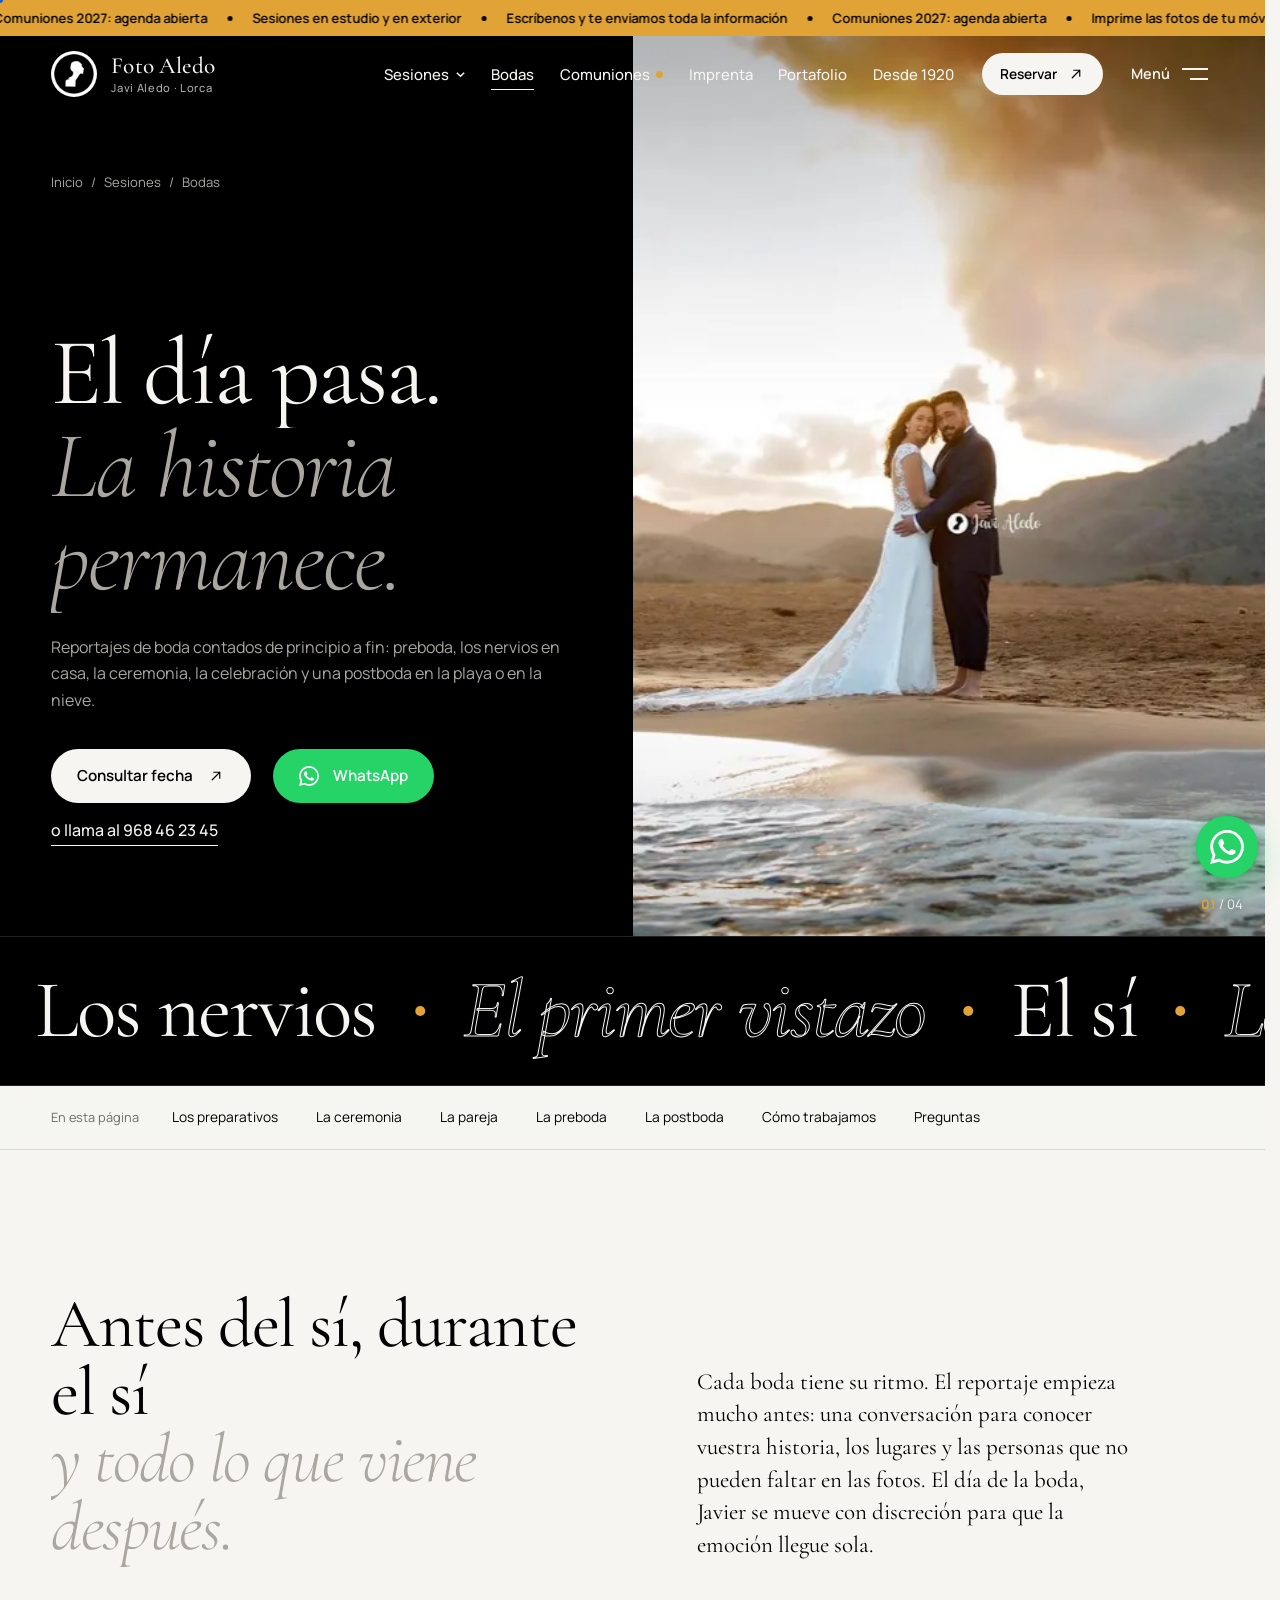
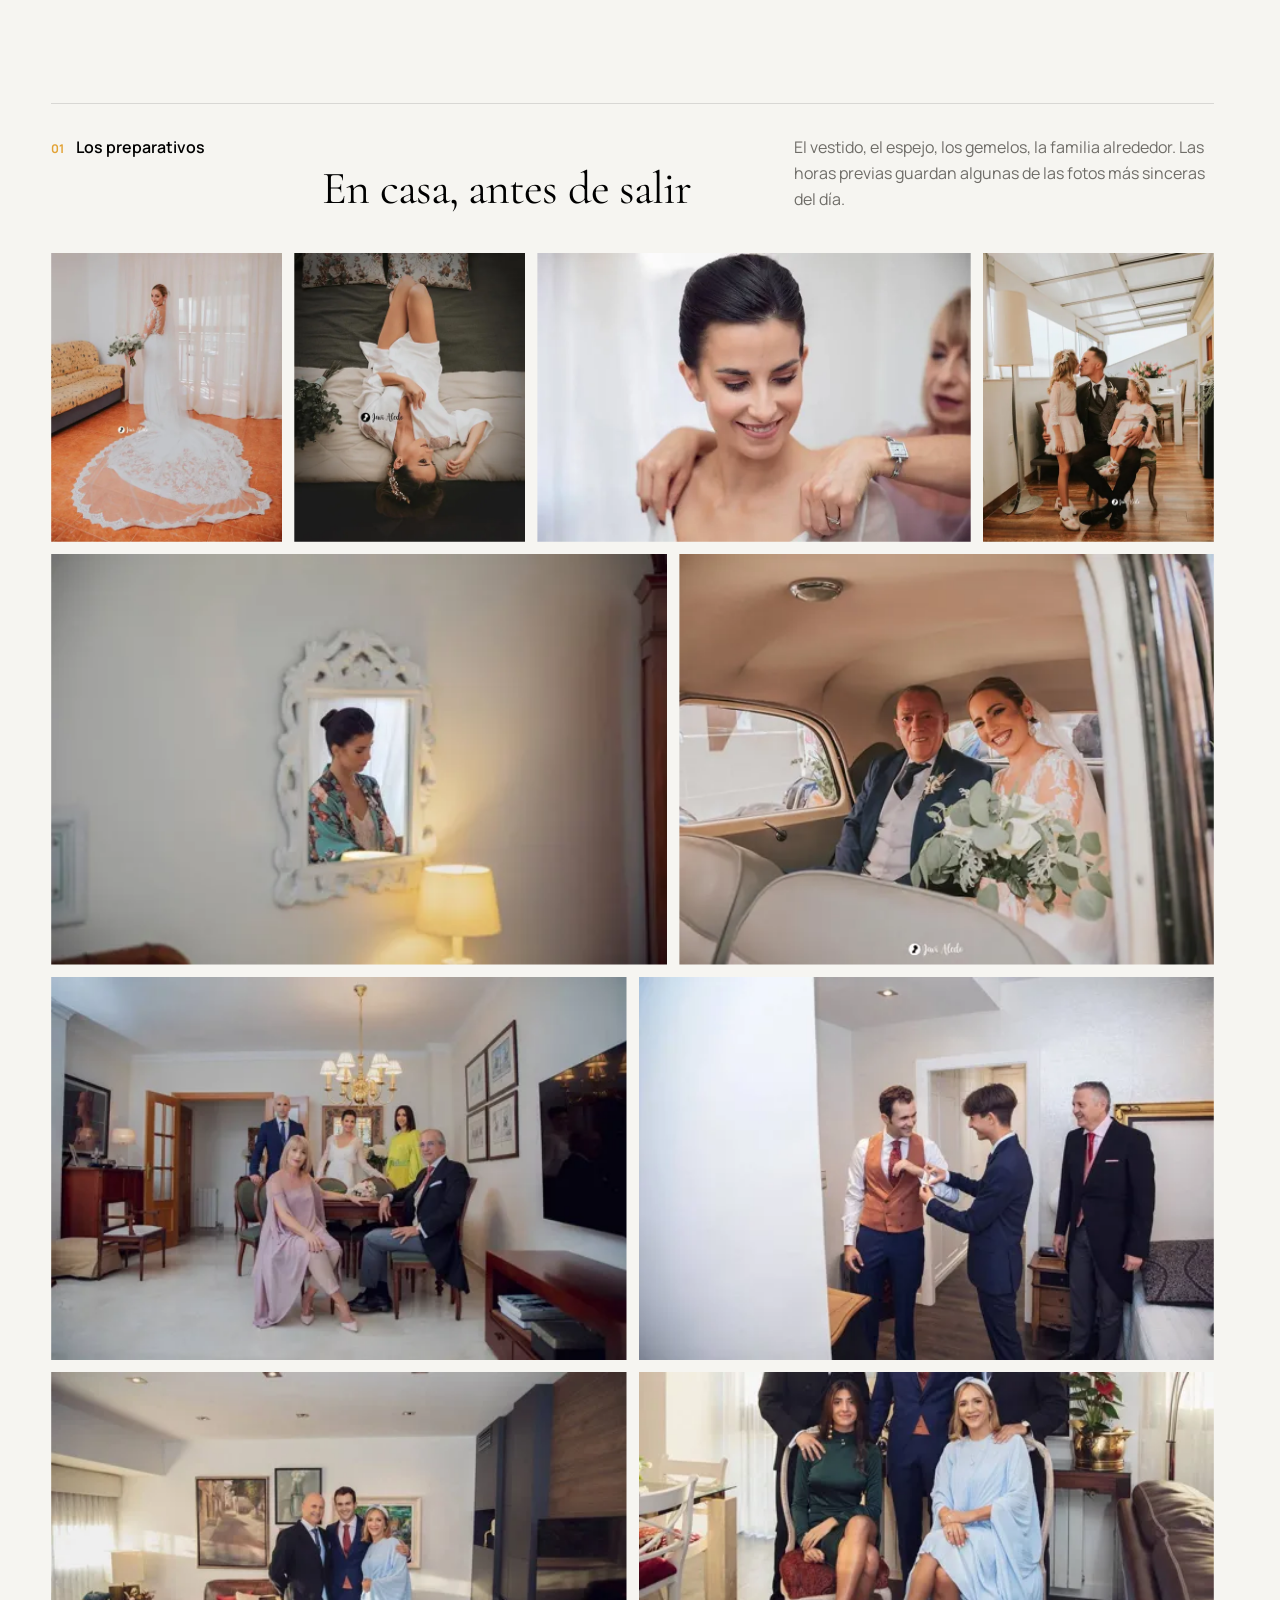
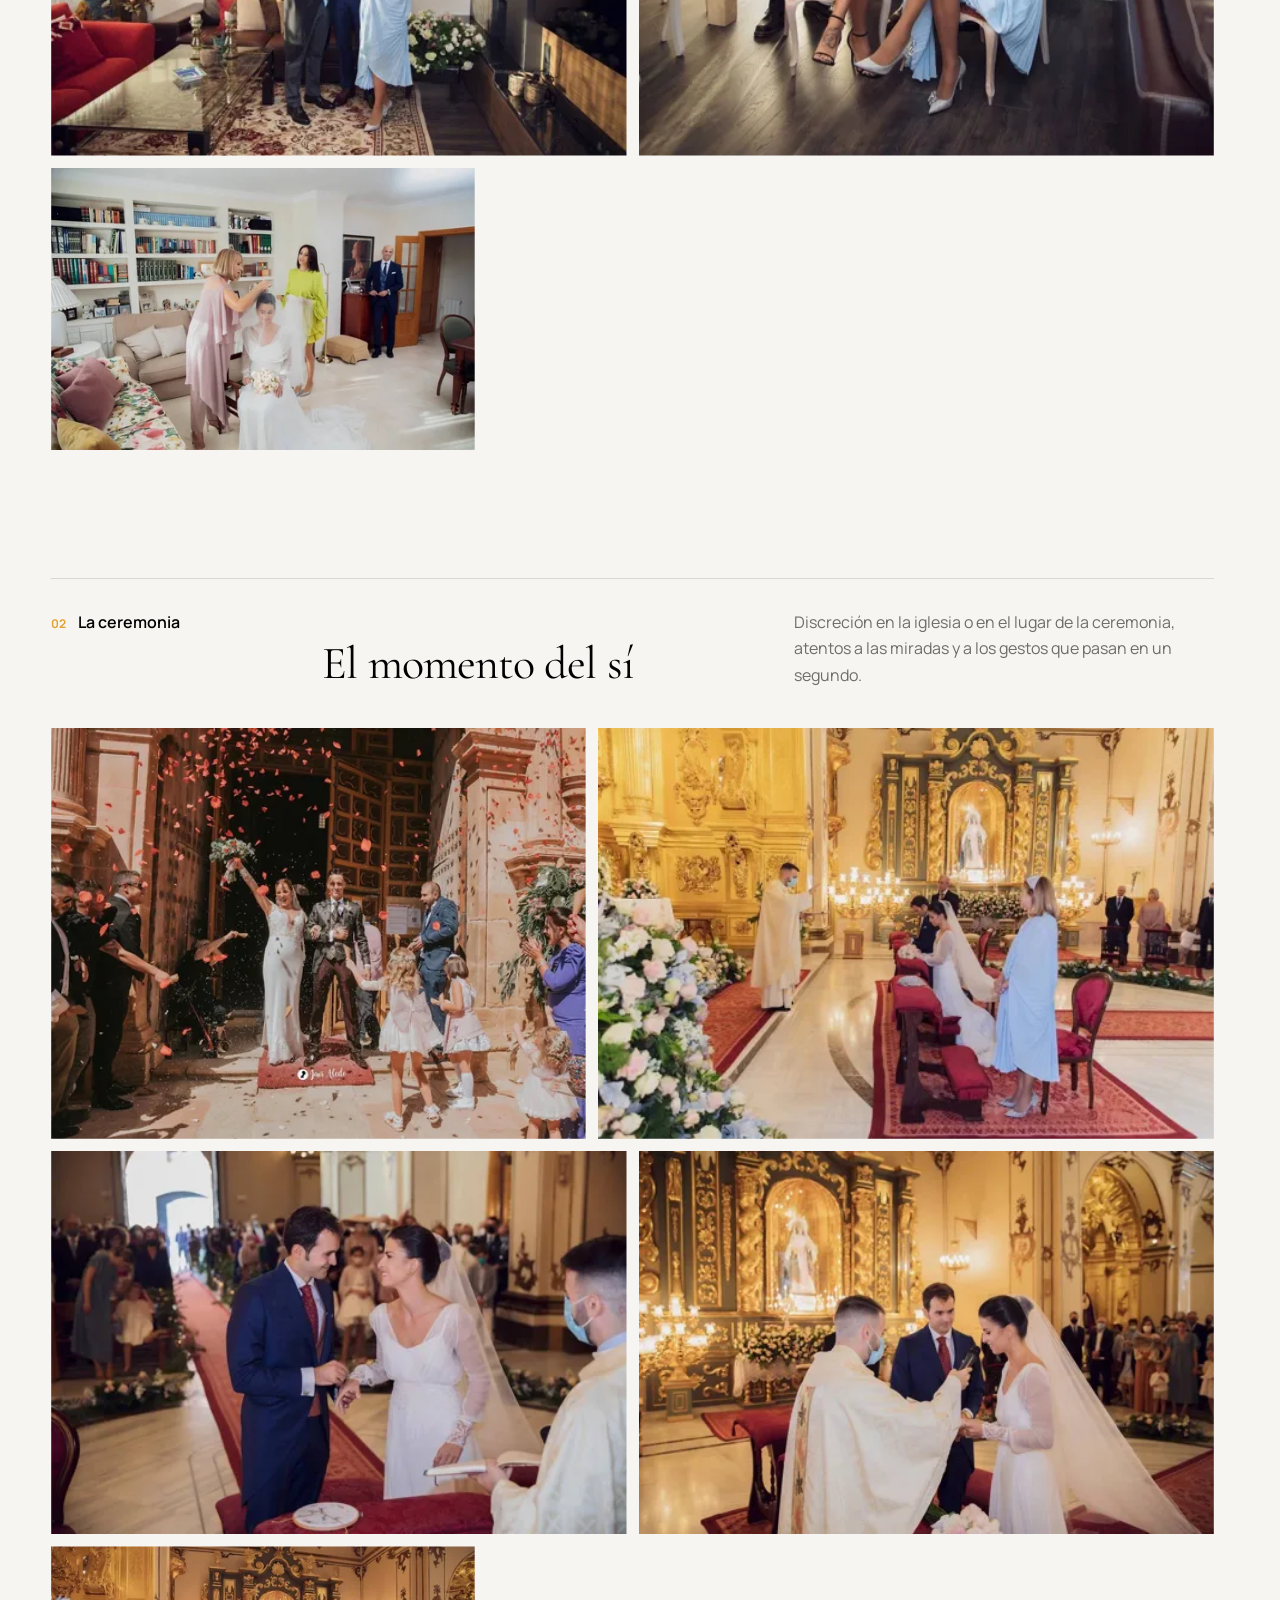
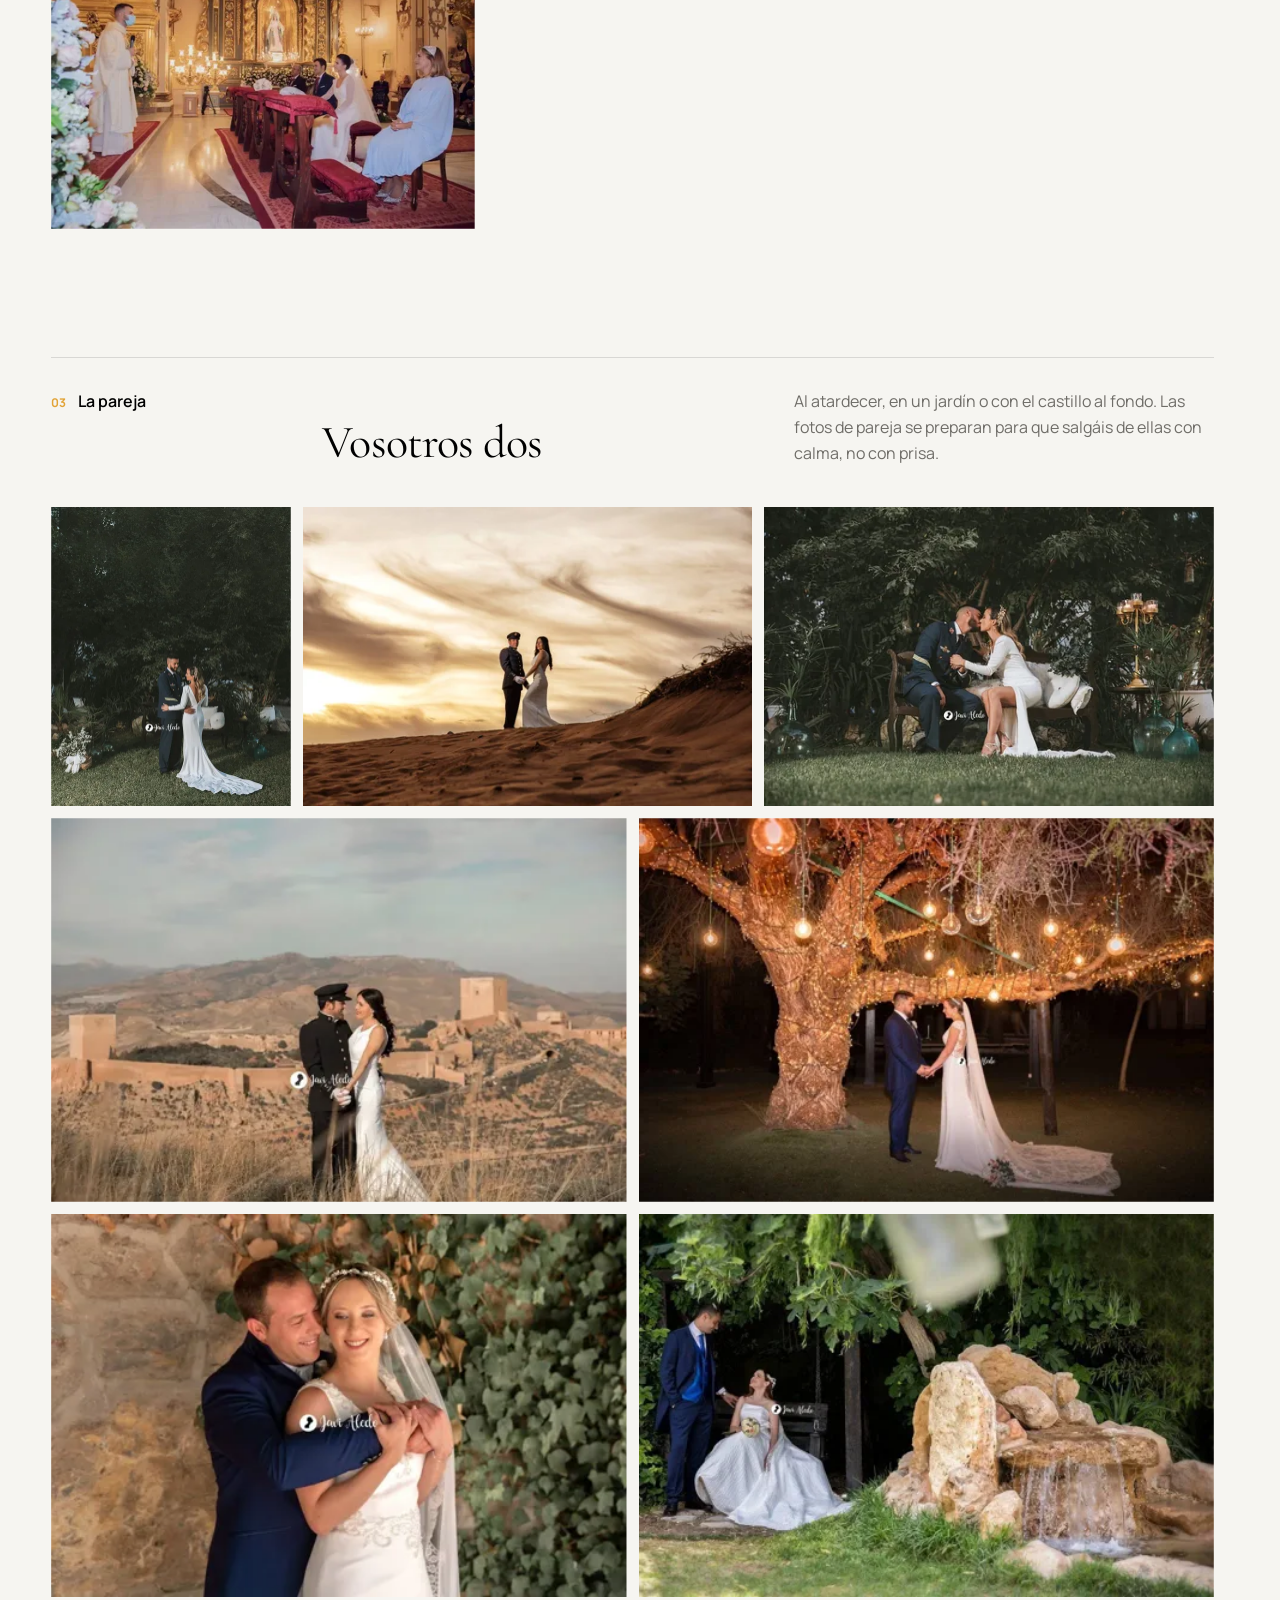
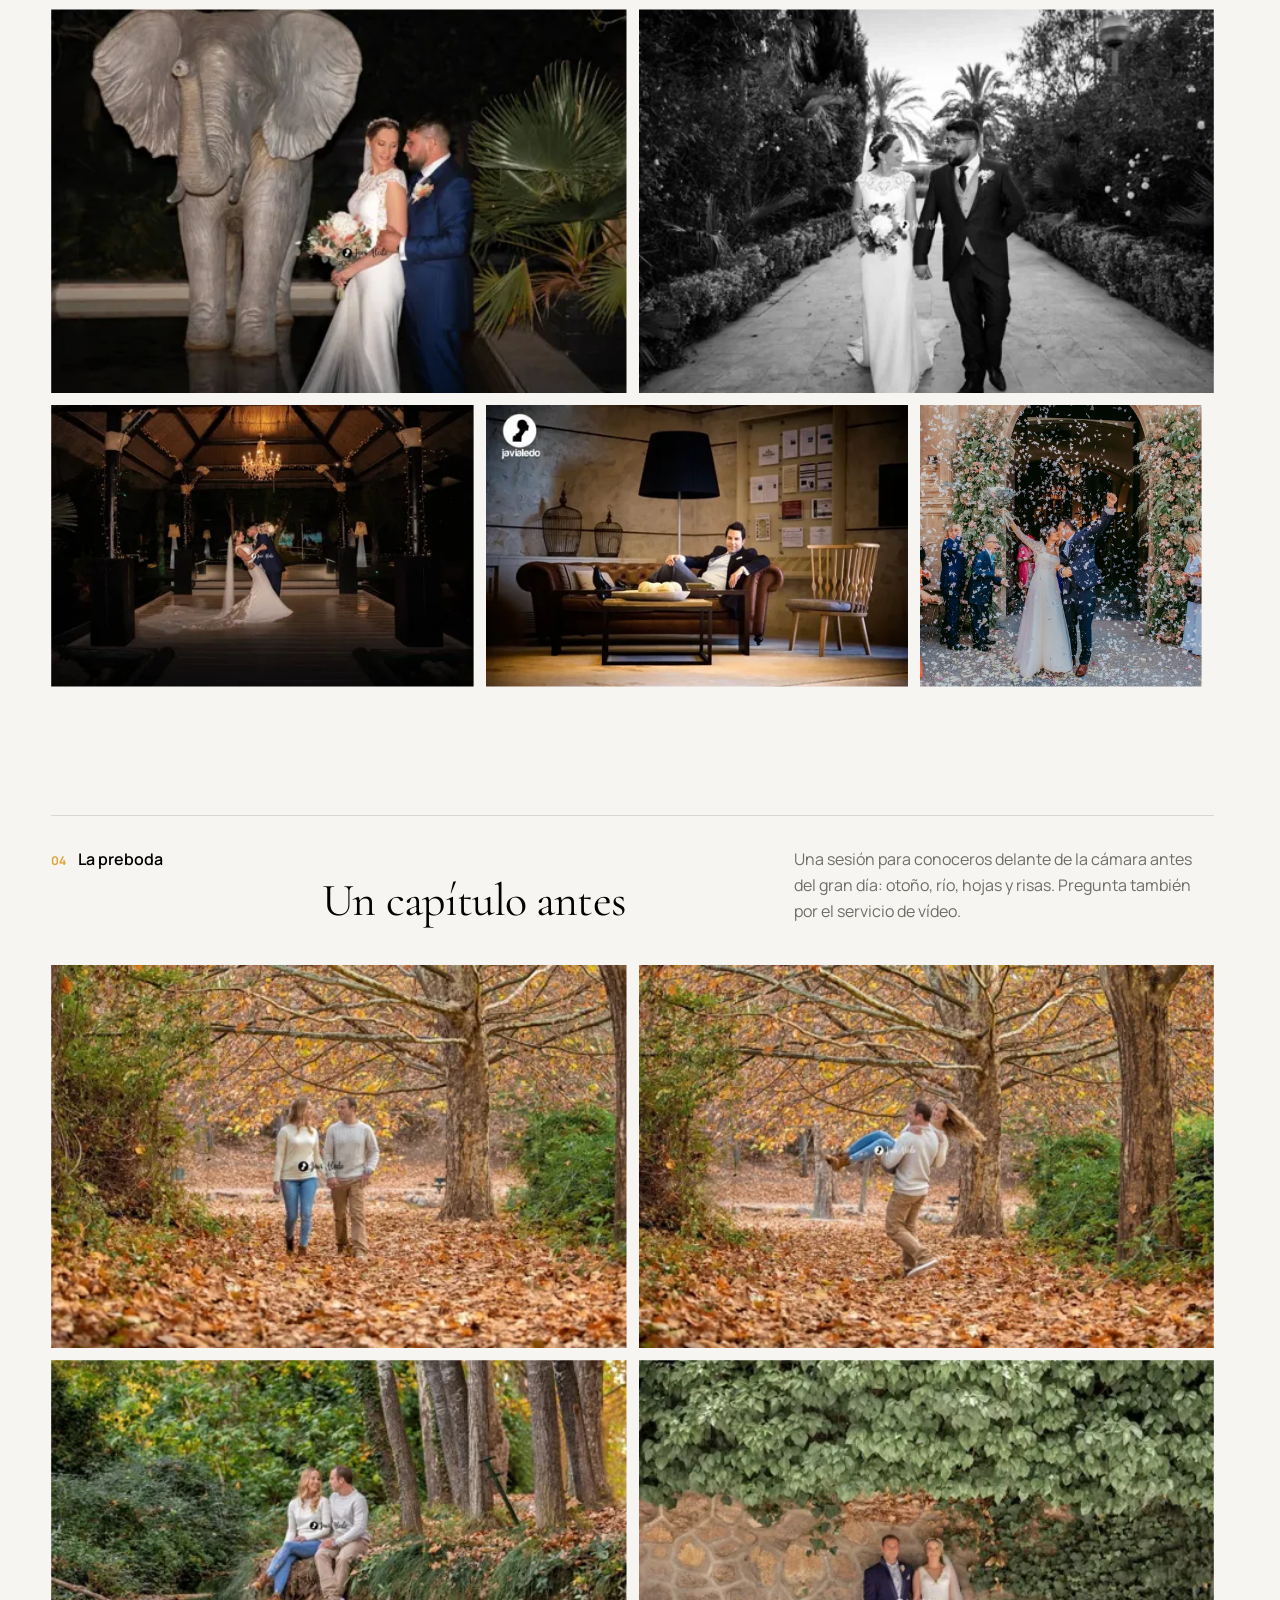
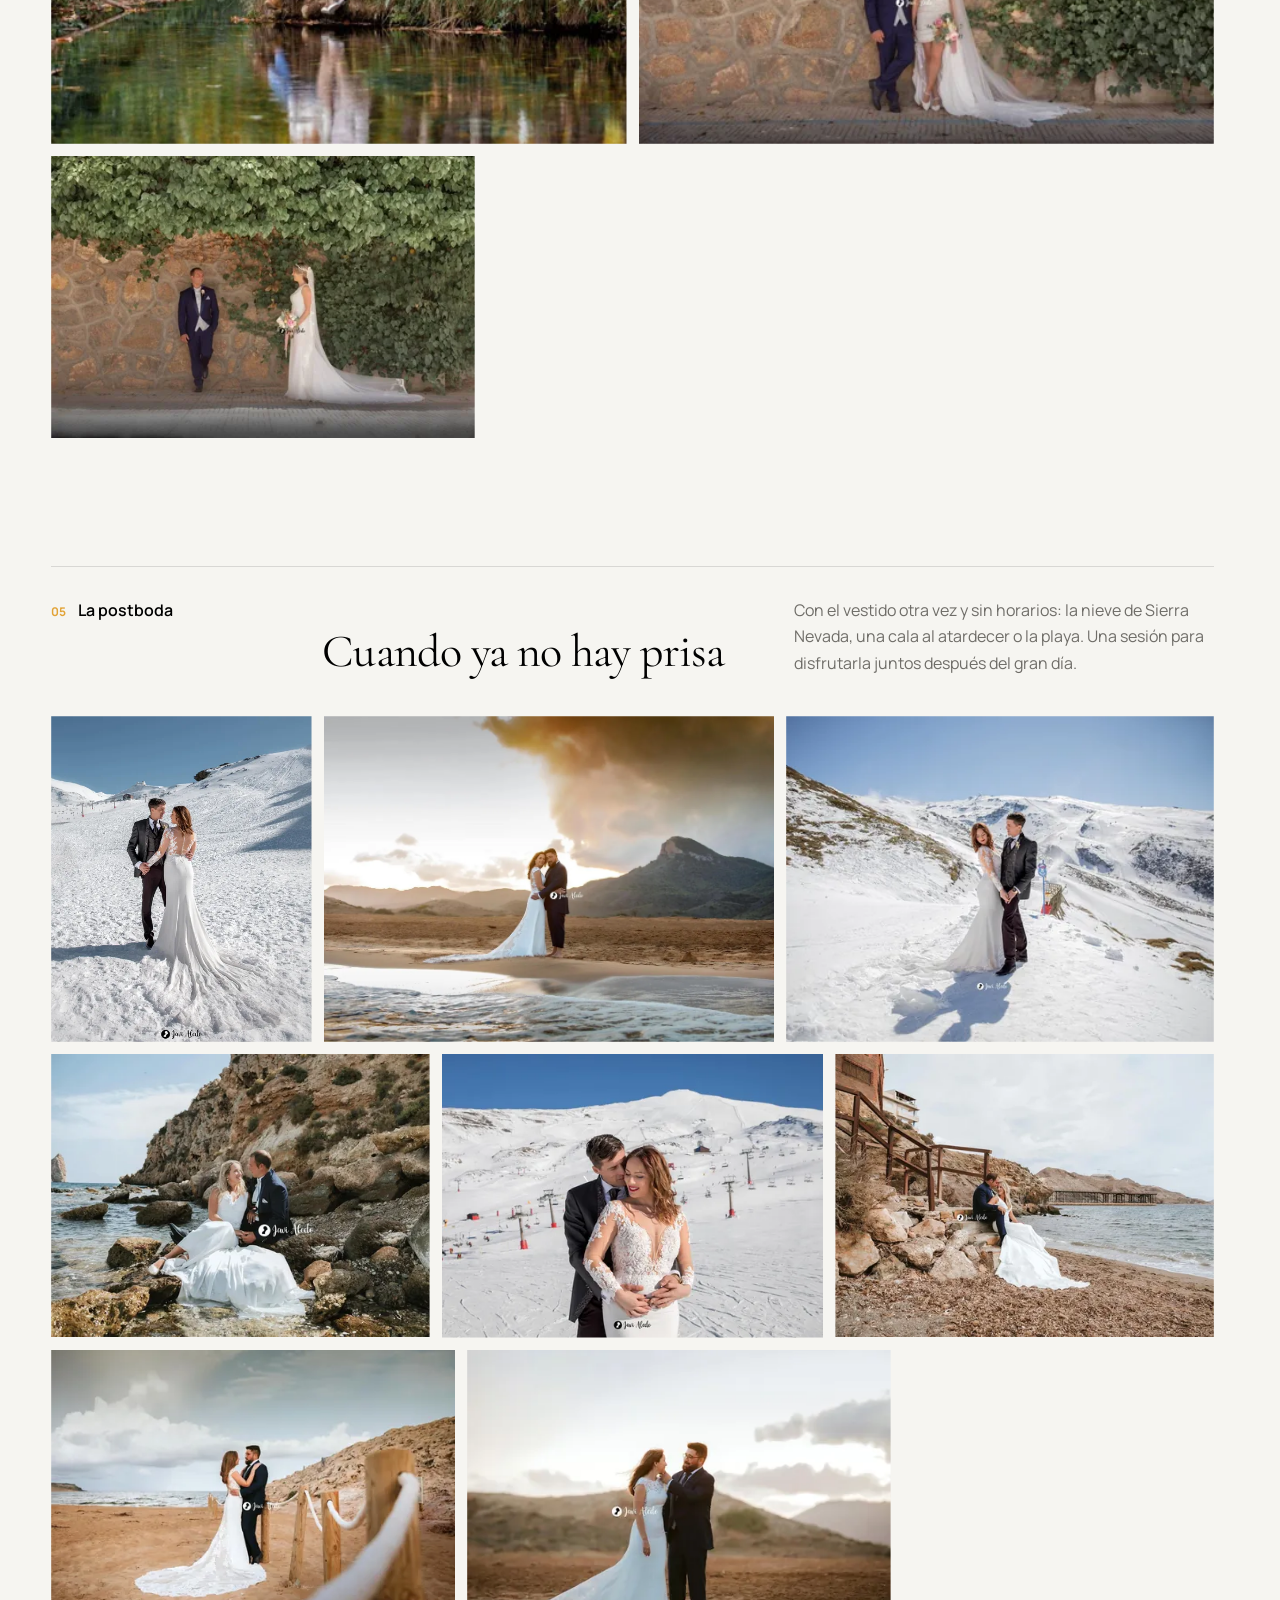
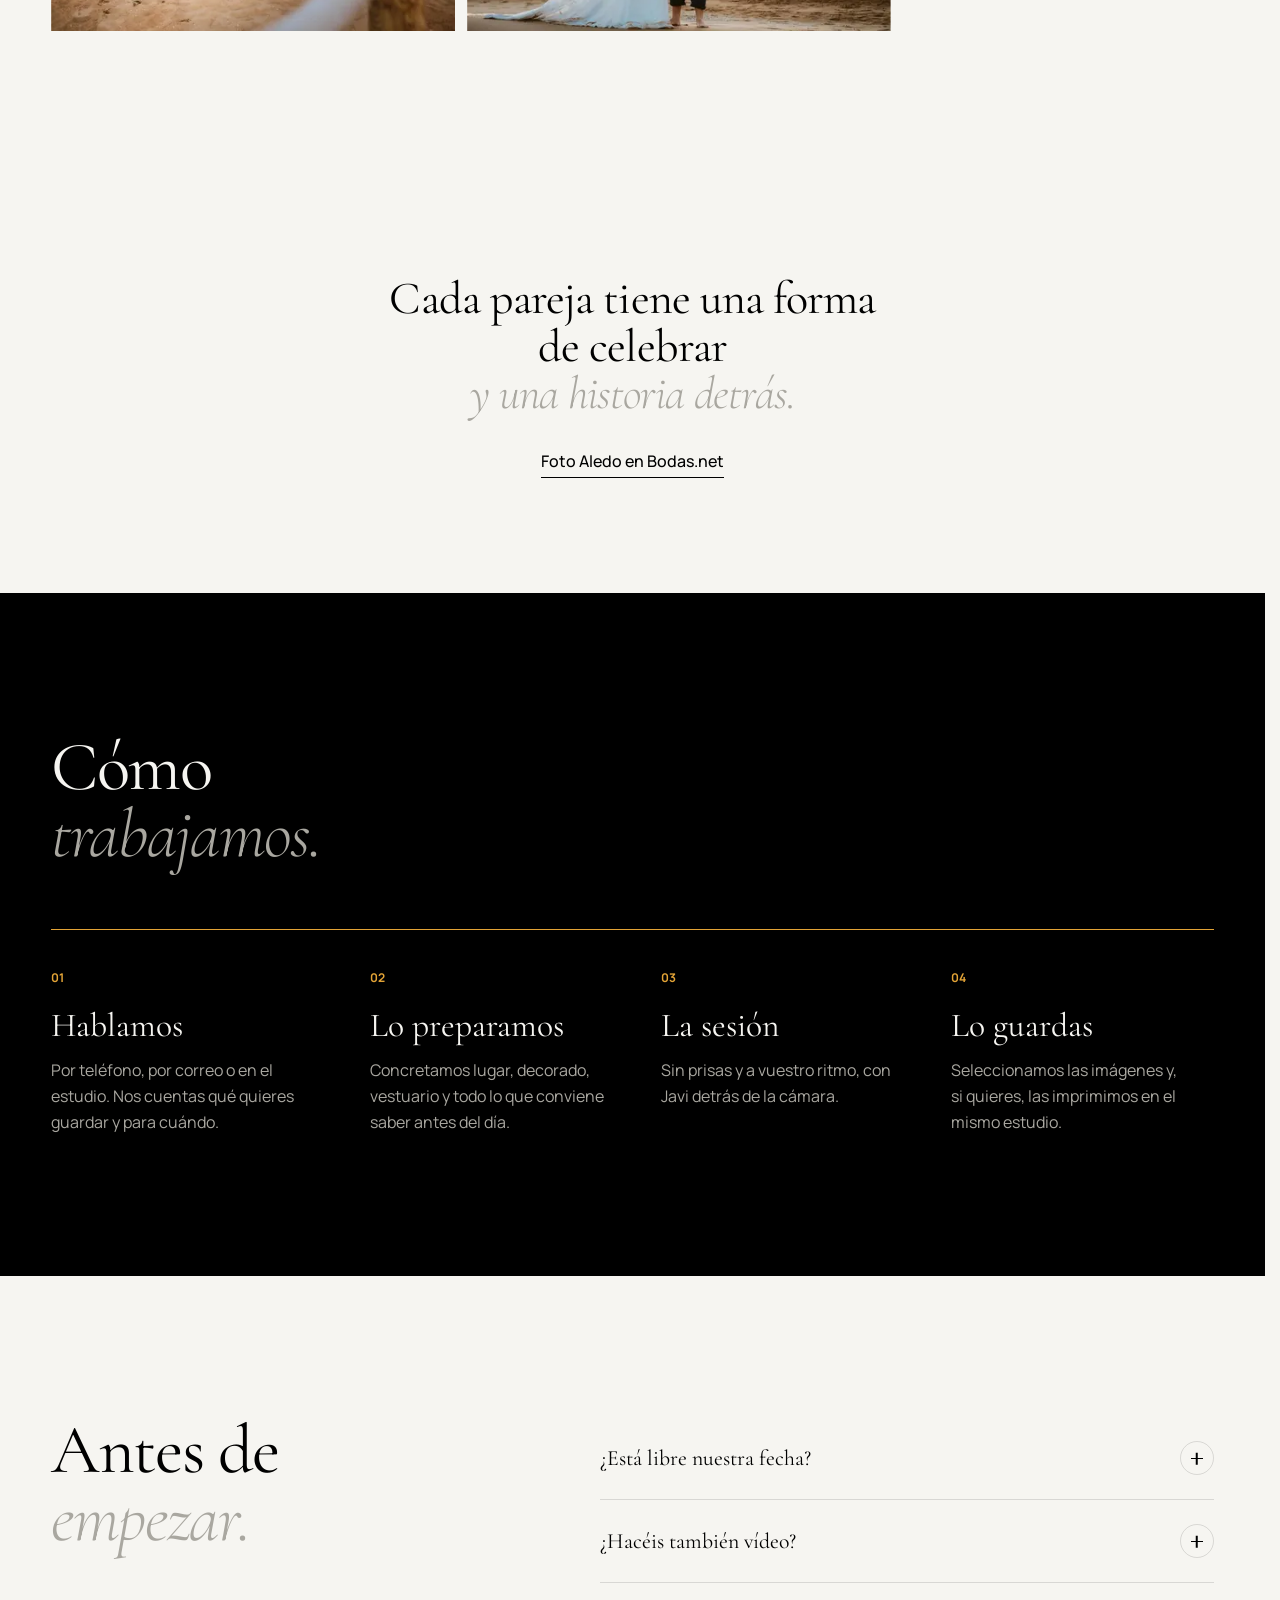
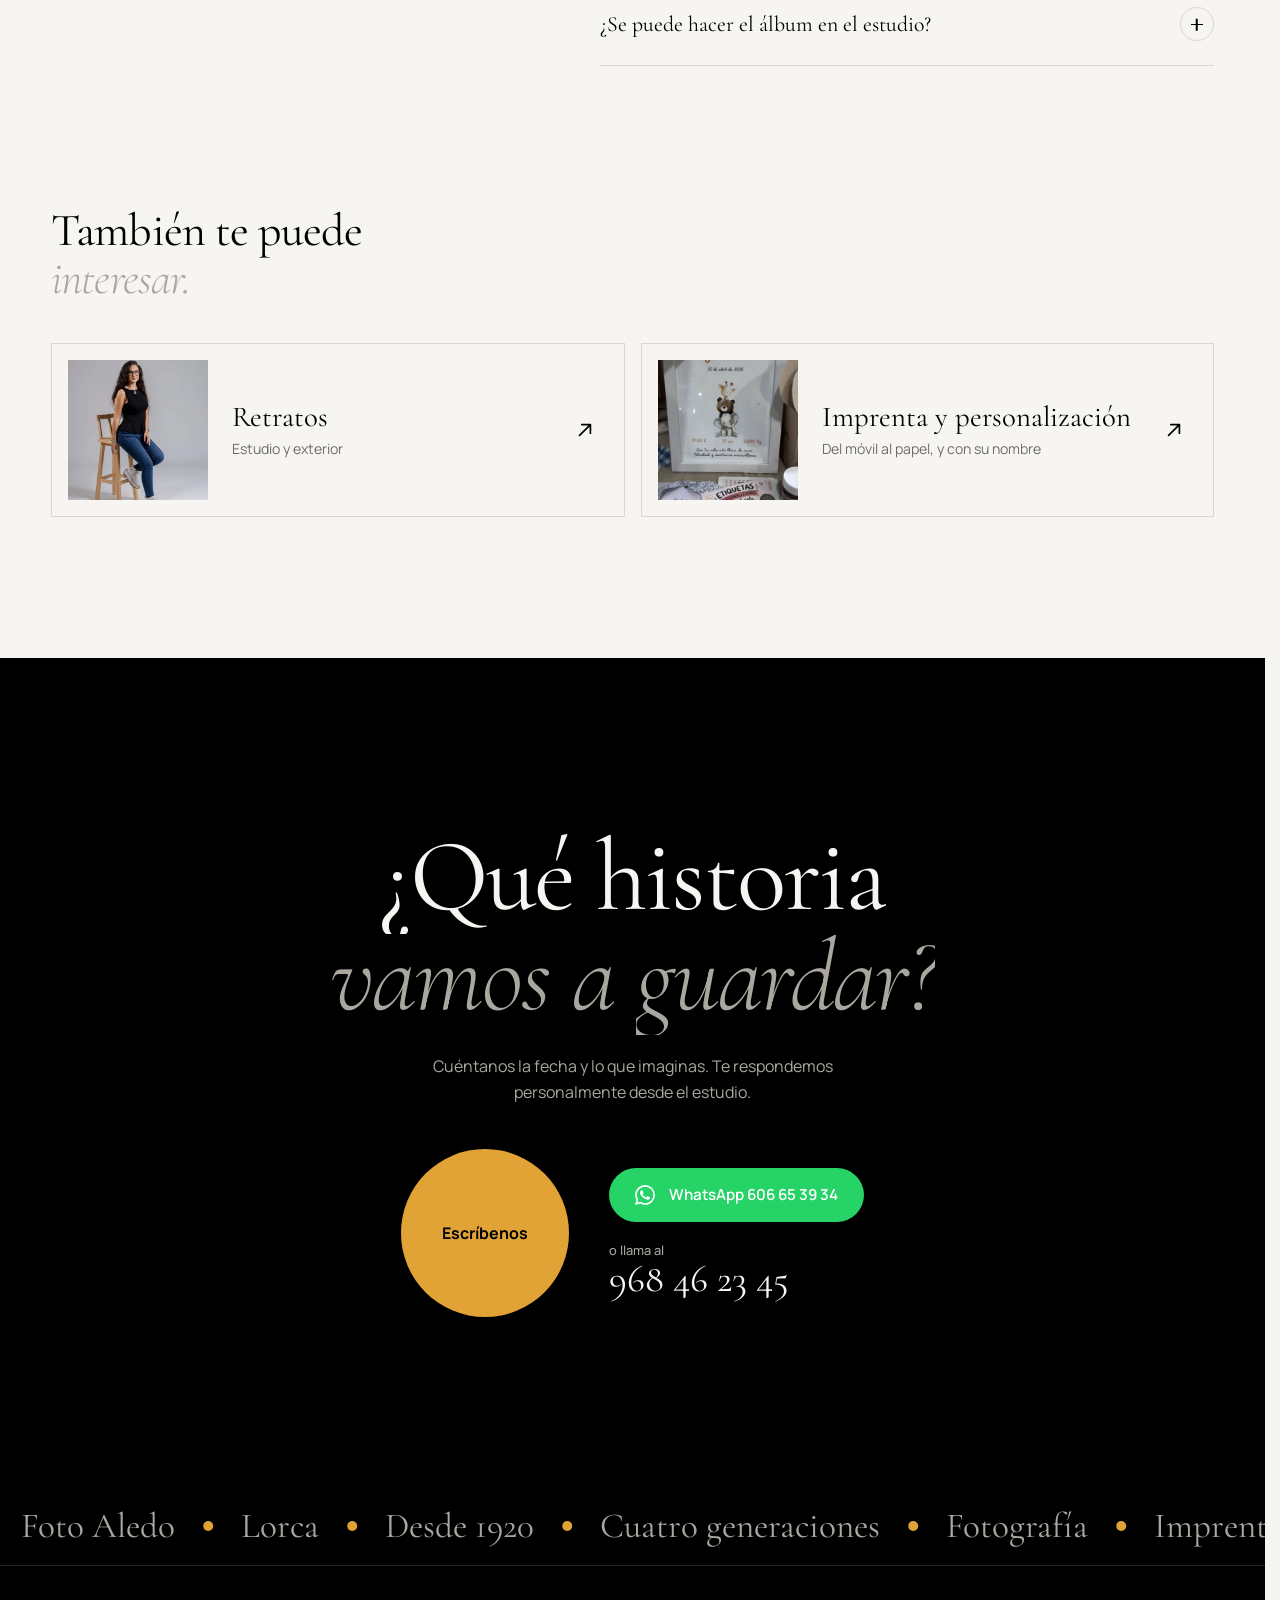
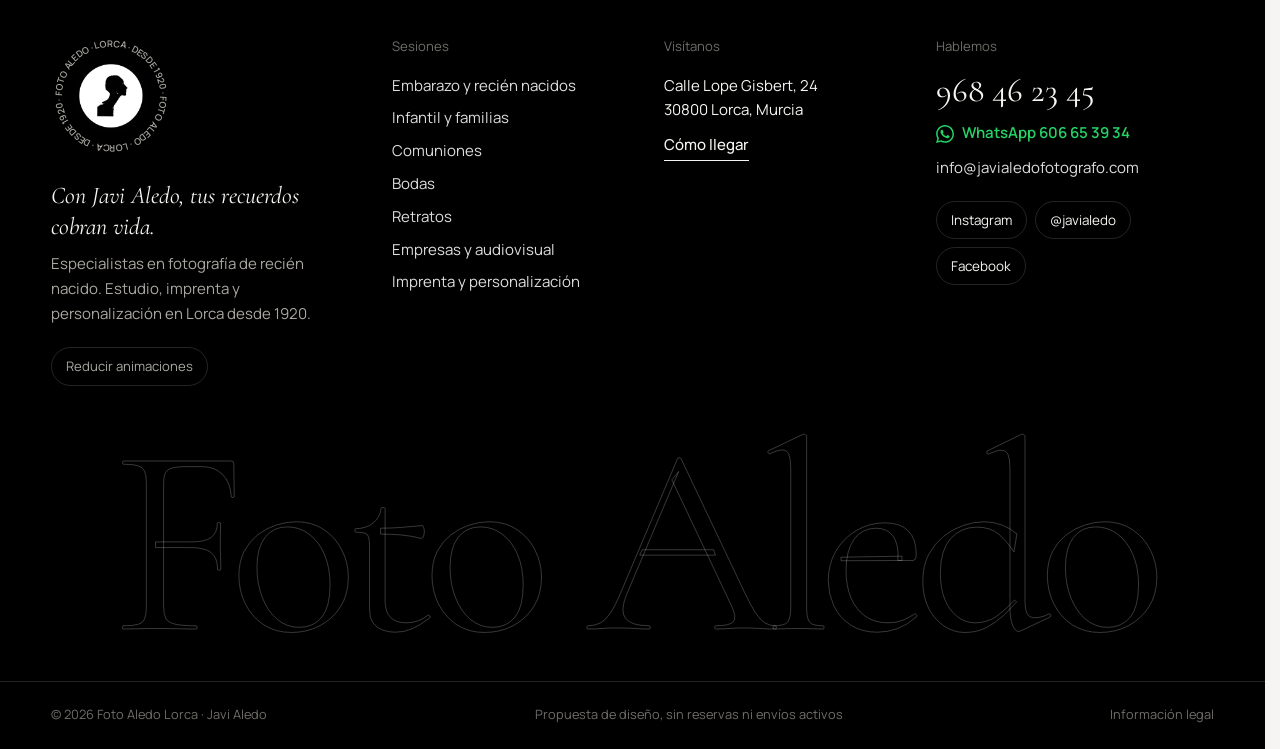
==== commit 91a975d4: "Fotos nuevas: dron sobre el castillo de Lorca, vista aérea, revelado, mostrador, bodegón y plató Co-" ====
--- a/bodas.html
+++ b/bodas.html
@@ -1 +1 @@
-<!doctype html><html lang="es" class="no-js"><head><meta charset="utf-8"><meta name="viewport" content="width=device-width, initial-scale=1"><meta name="robots" content="noindex, nofollow, noarchive"><meta name="theme-color" content="#000000"><title>Bodas en Lorca | Foto Aledo Lorca</title><meta name="description" content="Reportajes de boda contados de principio a fin: preboda, los nervios en casa, la ceremonia, la celebración y una postboda en la playa o en la nieve."><meta property="og:title" content="Bodas en Lorca | Foto Aledo"><meta property="og:description" content="Reportajes de boda contados de principio a fin: preboda, los nervios en casa, la ceremonia, la celebración y una postboda en la playa o en la nieve."><meta property="og:type" content="website"><meta property="og:image" content="assets/1003.webp"><meta property="og:locale" content="es_ES"><link rel="icon" href="assets/logo.webp"><link rel="stylesheet" href="assets/fonts/editorial.css"><link rel="stylesheet" href="assets/fonts/sans.css"><link rel="stylesheet" href="styles.css?v=3.0"><script>(function(d){d.classList.replace("no-js","js");try{if(localStorage.getItem("fa-motion")==="reduce"){d.classList.add("reduce");return}if(matchMedia("(prefers-reduced-motion: reduce)").matches)return;if(sessionStorage.getItem("fa-shutter")==="1")d.classList.add("is-entering");}catch(e){}})(document.documentElement)</script><script src="config.js" defer></script><script src="app.js?v=3.0" defer></script></head><body data-page="bodas" data-theme="dark"><a class="skip" href="#contenido">Saltar al contenido</a><div class="progress" aria-hidden="true"><span></span></div><a class="announce" href="comuniones.html"><div class="marquee announce-marquee" data-marquee data-speed="0.6" aria-hidden="true"><div class="marquee-track"><div class="marquee-set"><span>Comuniones 2027: agenda abierta</span><i aria-hidden="true"></i><span>Sesiones en estudio y en exterior</span><i aria-hidden="true"></i><span>Escríbenos y te enviamos toda la información</span><i aria-hidden="true"></i><span>Comuniones 2027: agenda abierta</span><i aria-hidden="true"></i><span>Imprime las fotos de tu móvil al instante</span><i aria-hidden="true"></i></div><div class="marquee-set"><span>Comuniones 2027: agenda abierta</span><i aria-hidden="true"></i><span>Sesiones en estudio y en exterior</span><i aria-hidden="true"></i><span>Escríbenos y te enviamos toda la información</span><i aria-hidden="true"></i><span>Comuniones 2027: agenda abierta</span><i aria-hidden="true"></i><span>Imprime las fotos de tu móvil al instante</span><i aria-hidden="true"></i></div></div></div><span class="sr-only">Comuniones 2027: agenda abierta. Ver información.</span></a><header class="header" data-header><div class="header-inner"><a class="brand" href="index.html" aria-label="Foto Aledo, inicio"><span class="logo-ring" aria-hidden="true"><svg viewBox="0 0 100 100"><defs><path id="ringh" d="M50,50 m-41,0 a41,41 0 1,1 82,0 a41,41 0 1,1 -82,0"/></defs><text><textPath href="#ringh" textLength="256" lengthAdjust="spacing">Foto Aledo · Lorca · desde 1920 · Foto Aledo · Lorca · desde 1920 ·</textPath></text></svg></span><img src="assets/logo.webp" alt="" width="46" height="46"><span class="brand-word">Foto Aledo<small>Javi Aledo · Lorca</small></span></a><nav class="nav" aria-label="Principal"><ul><li class="has-mega"><button type="button" class="nav-btn" aria-expanded="false" aria-controls="mega" data-mega-toggle>Sesiones<svg viewBox="0 0 12 12" aria-hidden="true"><path d="M2 4l4 4 4-4"/></svg></button><div class="mega" id="mega" data-mega><div class="mega-inner"><div class="mega-col"><p class="mega-label">Sesiones y servicios</p><ul class="mega-list"><li><a href="embarazo-recien-nacidos.html" data-preview="951"><span class="mega-name">Embarazo y newborn</span><span class="mega-short">Nuestra especialidad</span></a></li><li><a href="infantil-familias.html" data-preview="1056"><span class="mega-name">Infantil y familias</span><span class="mega-short">Smash cake, bautizos y familias</span></a></li><li><a href="comuniones.html" data-preview="960"><span class="mega-name">Comuniones 2027</span><span class="mega-short">Agenda 2027 abierta</span><span class="badge">2027</span></a></li><li><a href="bodas.html" data-preview="1003" aria-current="page"><span class="mega-name">Bodas y preboda</span><span class="mega-short">Preboda, boda y postboda</span></a></li><li><a href="retratos.html" data-preview="602"><span class="mega-name">Retratos</span><span class="mega-short">Estudio y exterior</span></a></li><li><a href="empresas-audiovisual.html" data-preview="801"><span class="mega-name">Empresas, vídeo y dron</span><span class="mega-short">Eventos, producto, vídeo y dron</span></a></li><li><a href="impresion-personalizacion.html" data-preview="978"><span class="mega-name">Imprenta y personalización</span><span class="mega-short">Del móvil al papel, y con su nombre</span></a></li></ul></div><div class="mega-preview" aria-hidden="true"><span class="mega-img" data-for="951"><img src="assets/951.webp" alt="" width="476" height="597" loading="lazy" decoding="async"></span><span class="mega-img" data-for="1056"><img src="assets/1056.webp" srcset="assets/1056-480.webp 480w, assets/1056-960.webp 960w, assets/1056.webp 2000w" sizes="420px" alt="" width="2000" height="2000" loading="lazy" decoding="async"></span><span class="mega-img" data-for="960"><img src="assets/960.webp" srcset="assets/960-480.webp 480w, assets/960.webp 720w" sizes="420px" alt="" width="720" height="1280" loading="lazy" decoding="async"></span><span class="mega-img" data-for="1003"><img src="assets/1003.webp" srcset="assets/1003-480.webp 480w, assets/1003-960.webp 960w, assets/1003.webp 1440w" sizes="420px" alt="" width="1440" height="1040" loading="lazy" decoding="async"></span><span class="mega-img" data-for="602"><img src="assets/602.webp" srcset="assets/602-480.webp 480w, assets/602-960.webp 960w, assets/602.webp 1441w" sizes="420px" alt="" width="1441" height="1920" loading="lazy" decoding="async"></span><span class="mega-img" data-for="801"><img src="assets/801.webp" alt="" width="1920" height="1280" loading="lazy" decoding="async"></span><span class="mega-img" data-for="978"><img src="assets/978.webp" srcset="assets/978-480.webp 480w, assets/978.webp 720w" sizes="420px" alt="" width="720" height="1280" loading="lazy" decoding="async"></span><span class="mega-caption">Elige una sesión</span></div><div class="mega-aside"><p class="mega-label">¿No sabes cuál?</p><p>Cuéntanos qué quieres guardar y te orientamos.</p><a class="mega-phone" href="tel:+34968462345" data-phone>968 46 23 45</a><a class="btn btn-wa btn-small" href="https://wa.me/34606653934?text=Hola%20Javi%2C%20he%20visto%20la%20web%20de%20Foto%20Aledo%20y%20me%20gustar%C3%ADa%20pedir%20informaci%C3%B3n." target="_blank" rel="noopener" data-wa="index"><svg class="wa-ico" viewBox="0 0 24 24" aria-hidden="true"><path fill="currentColor" d="M17.472 14.382c-.297-.149-1.758-.867-2.03-.967-.273-.099-.471-.148-.67.15-.197.297-.767.966-.94 1.164-.173.199-.347.223-.644.075-.297-.15-1.255-.463-2.39-1.475-.883-.788-1.48-1.761-1.653-2.059-.173-.297-.018-.458.13-.606.134-.133.298-.347.446-.52.149-.174.198-.298.298-.497.099-.198.05-.371-.025-.52-.075-.149-.669-1.612-.916-2.207-.242-.579-.487-.5-.669-.51-.173-.008-.371-.01-.57-.01-.198 0-.52.074-.792.372-.272.297-1.04 1.016-1.04 2.479 0 1.462 1.065 2.875 1.213 3.074.149.198 2.096 3.2 5.077 4.487.709.306 1.262.489 1.694.625.712.227 1.36.195 1.871.118.571-.085 1.758-.719 2.006-1.413.248-.694.248-1.289.173-1.413-.074-.124-.272-.198-.57-.347m-5.421 7.403h-.004a9.87 9.87 0 0 1-5.031-1.378l-.361-.214-3.741.982.998-3.648-.235-.374a9.86 9.86 0 0 1-1.51-5.26c.001-5.45 4.436-9.884 9.888-9.884 2.64 0 5.122 1.03 6.988 2.898a9.825 9.825 0 0 1 2.893 6.994c-.003 5.45-4.437 9.884-9.885 9.884m8.413-18.297A11.815 11.815 0 0 0 12.05 0C5.495 0 .16 5.335.157 11.892c0 2.096.547 4.142 1.588 5.945L.057 24l6.305-1.654a11.882 11.882 0 0 0 5.683 1.448h.005c6.554 0 11.89-5.335 11.893-11.893a11.821 11.821 0 0 0-3.48-8.413Z"/></svg><span>WhatsApp 606 65 39 34</span></a><a class="link" href="contacto.html">Escribir al estudio</a><a class="mega-all" href="portfolio.html">Ver todo el portafolio <svg class="ico" viewBox="0 0 24 24" aria-hidden="true"><path d="M7 17 17 7M9 7h8v8"/></svg></a></div></div></div></li><li><a href="bodas.html" aria-current="page">Bodas</a></li><li><a href="comuniones.html">Comuniones <span class="dot" aria-label="agenda 2027 abierta"></span></a></li><li><a href="impresion-personalizacion.html">Imprenta</a></li><li><a href="portfolio.html">Portafolio</a></li><li><a href="historia.html">Desde 1920</a></li></ul></nav><div class="header-actions"><a class="btn btn-small" href="contacto.html" data-magnetic><span>Reservar</span><svg class="ico" viewBox="0 0 24 24" aria-hidden="true"><path d="M7 17 17 7M9 7h8v8"/></svg></a><button type="button" class="burger" aria-expanded="false" aria-controls="overlay" data-menu-toggle><span class="burger-label">Menú</span><span class="burger-lines" aria-hidden="true"><i></i><i></i></span></button></div></div></header><div class="overlay" id="overlay" data-overlay hidden><div class="ov-grid"><nav class="ov-nav" aria-label="Menú completo"><ul><li style="--i:0"><a href="index.html" data-preview="220"><span class="ov-num">01</span><span class="ov-text">Inicio</span></a></li><li style="--i:1"><a href="bodas.html" data-preview="500" aria-current="page"><span class="ov-num">02</span><span class="ov-text">Bodas</span></a></li><li style="--i:2"><a href="comuniones.html" data-preview="960"><span class="ov-num">03</span><span class="ov-text">Comuniones 2027</span></a></li><li style="--i:3"><a href="embarazo-recien-nacidos.html" data-preview="951"><span class="ov-num">04</span><span class="ov-text">Embarazo y recién nacidos</span></a></li><li style="--i:4"><a href="infantil-familias.html" data-preview="954"><span class="ov-num">05</span><span class="ov-text">Infantil y familias</span></a></li><li style="--i:5"><a href="retratos.html" data-preview="602"><span class="ov-num">06</span><span class="ov-text">Retratos</span></a></li><li style="--i:6"><a href="impresion-personalizacion.html" data-preview="978"><span class="ov-num">07</span><span class="ov-text">Imprenta y personalización</span></a></li><li style="--i:7"><a href="empresas-audiovisual.html" data-preview="801"><span class="ov-num">08</span><span class="ov-text">Empresas, vídeo y dron</span></a></li><li style="--i:8"><a href="portfolio.html" data-preview="507"><span class="ov-num">09</span><span class="ov-text">Portafolio</span></a></li><li style="--i:9"><a href="historia.html" data-preview="701"><span class="ov-num">10</span><span class="ov-text">Desde 1920</span></a></li><li style="--i:10"><a href="contacto.html" data-preview="950"><span class="ov-num">11</span><span class="ov-text">Contacto</span></a></li></ul></nav><div class="ov-visual" aria-hidden="true"><span class="ov-img" data-for="220"><img src="assets/220.webp" srcset="assets/220-480.webp 480w, assets/220-960.webp 960w, assets/220.webp 1920w" sizes="40vw" alt="" width="1920" height="1920" loading="lazy" decoding="async"></span><span class="ov-img" data-for="500"><img src="assets/500.webp" srcset="assets/500-480.webp 480w, assets/500-960.webp 960w, assets/500.webp 1920w" sizes="40vw" alt="" width="1920" height="1280" loading="lazy" decoding="async"></span><span class="ov-img" data-for="960"><img src="assets/960.webp" srcset="assets/960-480.webp 480w, assets/960.webp 720w" sizes="40vw" alt="" width="720" height="1280" loading="lazy" decoding="async"></span><span class="ov-img" data-for="951"><img src="assets/951.webp" alt="" width="476" height="597" loading="lazy" decoding="async"></span><span class="ov-img" data-for="954"><img src="assets/954.webp" srcset="assets/954-480.webp 480w, assets/954.webp 640w" sizes="40vw" alt="" width="640" height="528" loading="lazy" decoding="async"></span><span class="ov-img" data-for="602"><img src="assets/602.webp" srcset="assets/602-480.webp 480w, assets/602-960.webp 960w, assets/602.webp 1441w" sizes="40vw" alt="" width="1441" height="1920" loading="lazy" decoding="async"></span><span class="ov-img" data-for="978"><img src="assets/978.webp" srcset="assets/978-480.webp 480w, assets/978.webp 720w" sizes="40vw" alt="" width="720" height="1280" loading="lazy" decoding="async"></span><span class="ov-img" data-for="801"><img src="assets/801.webp" alt="" width="1920" height="1280" loading="lazy" decoding="async"></span><span class="ov-img" data-for="507"><img src="assets/507.webp" srcset="assets/507-480.webp 480w, assets/507.webp 960w" sizes="40vw" alt="" width="960" height="640" loading="lazy" decoding="async"></span><span class="ov-img" data-for="701"><img src="assets/701.webp" srcset="assets/701-480.webp 480w, assets/701-960.webp 960w, assets/701.webp 1080w" sizes="40vw" alt="" width="1080" height="1920" loading="lazy" decoding="async"></span><span class="ov-img" data-for="950"><img src="assets/950.webp" alt="" width="480" height="640" loading="lazy" decoding="async"></span></div><div class="ov-foot"><div><p class="mega-label">Estudio</p><p>Calle Lope Gisbert, 24 · 30800 Lorca, Murcia</p><a class="link" href="https://www.google.com/maps/search/?api=1&query=Foto+Aledo+Calle+Lope+Gisbert+24+Lorca" target="_blank" rel="noopener">Cómo llegar</a></div><div><p class="mega-label">Llámanos o escríbenos</p><a class="ov-big" href="tel:+34968462345" data-phone>968 46 23 45</a><a class="btn btn-wa btn-small" href="https://wa.me/34606653934?text=Hola%20Javi%2C%20he%20visto%20la%20web%20de%20Foto%20Aledo%20y%20me%20gustar%C3%ADa%20pedir%20informaci%C3%B3n." target="_blank" rel="noopener" data-wa="index"><svg class="wa-ico" viewBox="0 0 24 24" aria-hidden="true"><path fill="currentColor" d="M17.472 14.382c-.297-.149-1.758-.867-2.03-.967-.273-.099-.471-.148-.67.15-.197.297-.767.966-.94 1.164-.173.199-.347.223-.644.075-.297-.15-1.255-.463-2.39-1.475-.883-.788-1.48-1.761-1.653-2.059-.173-.297-.018-.458.13-.606.134-.133.298-.347.446-.52.149-.174.198-.298.298-.497.099-.198.05-.371-.025-.52-.075-.149-.669-1.612-.916-2.207-.242-.579-.487-.5-.669-.51-.173-.008-.371-.01-.57-.01-.198 0-.52.074-.792.372-.272.297-1.04 1.016-1.04 2.479 0 1.462 1.065 2.875 1.213 3.074.149.198 2.096 3.2 5.077 4.487.709.306 1.262.489 1.694.625.712.227 1.36.195 1.871.118.571-.085 1.758-.719 2.006-1.413.248-.694.248-1.289.173-1.413-.074-.124-.272-.198-.57-.347m-5.421 7.403h-.004a9.87 9.87 0 0 1-5.031-1.378l-.361-.214-3.741.982.998-3.648-.235-.374a9.86 9.86 0 0 1-1.51-5.26c.001-5.45 4.436-9.884 9.888-9.884 2.64 0 5.122 1.03 6.988 2.898a9.825 9.825 0 0 1 2.893 6.994c-.003 5.45-4.437 9.884-9.885 9.884m8.413-18.297A11.815 11.815 0 0 0 12.05 0C5.495 0 .16 5.335.157 11.892c0 2.096.547 4.142 1.588 5.945L.057 24l6.305-1.654a11.882 11.882 0 0 0 5.683 1.448h.005c6.554 0 11.89-5.335 11.893-11.893a11.821 11.821 0 0 0-3.48-8.413Z"/></svg><span>WhatsApp 606 65 39 34</span></a></div><div><p class="mega-label">Síguenos</p><a class="link" href="https://www.instagram.com/fotoaledo/" target="_blank" rel="noopener">Instagram @fotoaledo</a><a class="link" href="https://www.facebook.com/FotoAledoLorca/" target="_blank" rel="noopener">Facebook</a></div></div></div></div><main id="contenido"><section class="s-hero" data-theme="dark"><div class="s-hero-copy"><nav class="crumbs" aria-label="Ruta"><a href="index.html">Inicio</a><span aria-hidden="true">/</span><a href="index.html#sesiones">Sesiones</a><span aria-hidden="true">/</span><span aria-current="page">Bodas</span></nav><h1 class="h-hero" data-split>El día pasa. <em>La historia permanece.</em></h1><p class="s-lead">Reportajes de boda contados de principio a fin: preboda, los nervios en casa, la ceremonia, la celebración y una postboda en la playa o en la nieve.</p><div class="hero-actions"><a class="btn" href="contacto.html?servicio=bodas" data-magnetic><span>Consultar fecha</span><svg class="ico" viewBox="0 0 24 24" aria-hidden="true"><path d="M7 17 17 7M9 7h8v8"/></svg></a><a class="btn btn-wa" href="https://wa.me/34606653934?text=Hola%20Javi%2C%20nos%20casamos%20y%20queremos%20saber%20si%20ten%C3%A9is%20disponible%20nuestra%20fecha.%20Fecha%20y%20lugar%3A%20" target="_blank" rel="noopener" data-wa="bodas"><svg class="wa-ico" viewBox="0 0 24 24" aria-hidden="true"><path fill="currentColor" d="M17.472 14.382c-.297-.149-1.758-.867-2.03-.967-.273-.099-.471-.148-.67.15-.197.297-.767.966-.94 1.164-.173.199-.347.223-.644.075-.297-.15-1.255-.463-2.39-1.475-.883-.788-1.48-1.761-1.653-2.059-.173-.297-.018-.458.13-.606.134-.133.298-.347.446-.52.149-.174.198-.298.298-.497.099-.198.05-.371-.025-.52-.075-.149-.669-1.612-.916-2.207-.242-.579-.487-.5-.669-.51-.173-.008-.371-.01-.57-.01-.198 0-.52.074-.792.372-.272.297-1.04 1.016-1.04 2.479 0 1.462 1.065 2.875 1.213 3.074.149.198 2.096 3.2 5.077 4.487.709.306 1.262.489 1.694.625.712.227 1.36.195 1.871.118.571-.085 1.758-.719 2.006-1.413.248-.694.248-1.289.173-1.413-.074-.124-.272-.198-.57-.347m-5.421 7.403h-.004a9.87 9.87 0 0 1-5.031-1.378l-.361-.214-3.741.982.998-3.648-.235-.374a9.86 9.86 0 0 1-1.51-5.26c.001-5.45 4.436-9.884 9.888-9.884 2.64 0 5.122 1.03 6.988 2.898a9.825 9.825 0 0 1 2.893 6.994c-.003 5.45-4.437 9.884-9.885 9.884m8.413-18.297A11.815 11.815 0 0 0 12.05 0C5.495 0 .16 5.335.157 11.892c0 2.096.547 4.142 1.588 5.945L.057 24l6.305-1.654a11.882 11.882 0 0 0 5.683 1.448h.005c6.554 0 11.89-5.335 11.893-11.893a11.821 11.821 0 0 0-3.48-8.413Z"/></svg><span>WhatsApp</span></a><a class="link" href="tel:+34968462345" data-phone>o llama al 968 46 23 45</a></div></div><div class="s-hero-media" data-mini-slides><div class="sh-slide is-active"><img src="assets/1003.webp" srcset="assets/1003-480.webp 480w, assets/1003-960.webp 960w, assets/1003.webp 1440w" sizes="(max-width: 900px) 100vw, 55vw" alt="Novios abrazados en la orilla al atardecer" width="1440" height="1040" fetchpriority="high" decoding="async"></div><div class="sh-slide"><img src="assets/1013.webp" srcset="assets/1013-480.webp 480w, assets/1013-960.webp 960w, assets/1013.webp 1440w" sizes="(max-width: 900px) 100vw, 55vw" alt="Novios en la nieve de Sierra Nevada" width="1440" height="1799" loading="lazy" decoding="async"></div><div class="sh-slide"><img src="assets/1008.webp" srcset="assets/1008-480.webp 480w, assets/1008-960.webp 960w, assets/1008.webp 1440w" sizes="(max-width: 900px) 100vw, 55vw" alt="Salida de los novios entre pétalos a la puerta de la iglesia" width="1440" height="1107" loading="lazy" decoding="async"></div><div class="sh-slide"><img src="assets/507.webp" srcset="assets/507-480.webp 480w, assets/507.webp 960w" sizes="(max-width: 900px) 100vw, 55vw" alt="Novios bajo un árbol iluminado con guirnaldas" width="960" height="640" loading="lazy" decoding="async"></div><span class="sh-count" aria-hidden="true"><b>01</b> / 04</span></div></section><div class="marquee big-marquee" data-marquee data-speed="1" aria-hidden="true"><div class="marquee-track"><div class="marquee-set"><span>Los nervios</span><i aria-hidden="true"></i><span>El primer vistazo</span><i aria-hidden="true"></i><span>El sí</span><i aria-hidden="true"></i><span>Los abrazos</span><i aria-hidden="true"></i><span>La fiesta</span><i aria-hidden="true"></i><span>La preboda</span><i aria-hidden="true"></i><span>La luz del atardecer</span><i aria-hidden="true"></i></div><div class="marquee-set"><span>Los nervios</span><i aria-hidden="true"></i><span>El primer vistazo</span><i aria-hidden="true"></i><span>El sí</span><i aria-hidden="true"></i><span>Los abrazos</span><i aria-hidden="true"></i><span>La fiesta</span><i aria-hidden="true"></i><span>La preboda</span><i aria-hidden="true"></i><span>La luz del atardecer</span><i aria-hidden="true"></i></div></div></div><nav class="chapters-nav" aria-label="En esta página"><div class="wrap"><span>En esta página</span><a href="#cap-1">Los preparativos</a><a href="#cap-2">La ceremonia</a><a href="#cap-3">La pareja</a><a href="#cap-4">La preboda</a><a href="#cap-5">La postboda</a><a href="#proceso">Cómo trabajamos</a><a href="#preguntas">Preguntas</a></div></nav><section class="s-intro wrap"><h2 class="h-xl" data-split>Antes del sí, durante el sí <em>y todo lo que viene después.</em></h2><p class="lead-p">Cada boda tiene su ritmo. El reportaje empieza mucho antes: una conversación para conocer vuestra historia, los lugares y las personas que no pueden faltar en las fotos. El día de la boda, Javier se mueve con discreción para que la emoción llegue sola.</p></section><section class="chapter wrap" id="cap-1"><div class="ch-head"><p class="ch-tag"><b>01</b>Los preparativos</p><h2 class="h-lg">En casa, antes de salir</h2><p>El vestido, el espejo, los gemelos, la familia alrededor. Las horas previas guardan algunas de las fotos más sinceras del día.</p></div><div class="masonry"><div class="jg-item" style="--ar:0.800"><button type="button" class="shot tall" data-full="assets/1006.webp" data-caption="Los preparativos · Bodas" aria-label="Ampliar fotografía: Los preparativos · Bodas"><span class="shot-frame"><img src="assets/1006.webp" srcset="assets/1006-480.webp 480w, assets/1006-960.webp 960w, assets/1006.webp 1440w" sizes="(max-width: 760px) 60vw, 33vw" alt="Novia de espaldas con la cola del vestido extendida" width="1440" height="1799" loading="lazy" decoding="async"></span></button></div><div class="jg-item" style="--ar:0.800"><button type="button" class="shot tall" data-full="assets/1012.webp" data-caption="Los preparativos · Bodas" aria-label="Ampliar fotografía: Los preparativos · Bodas"><span class="shot-frame"><img src="assets/1012.webp" srcset="assets/1012-480.webp 480w, assets/1012-960.webp 960w, assets/1012.webp 1440w" sizes="(max-width: 760px) 60vw, 33vw" alt="La novia tumbada sobre la cama con su vestido" width="1440" height="1800" loading="lazy" decoding="async"></span></button></div><div class="jg-item" style="--ar:1.500"><button type="button" class="shot wide" data-full="assets/541.webp" data-caption="Los preparativos · Bodas" aria-label="Ampliar fotografía: Los preparativos · Bodas"><span class="shot-frame"><img src="assets/541.webp" srcset="assets/541-480.webp 480w, assets/541.webp 960w" sizes="(max-width: 760px) 60vw, 33vw" alt="La novia durante los preparativos" width="960" height="640" loading="lazy" decoding="async"></span></button></div><div class="jg-item" style="--ar:0.800"><button type="button" class="shot tall" data-full="assets/1007.webp" data-caption="Los preparativos · Bodas" aria-label="Ampliar fotografía: Los preparativos · Bodas"><span class="shot-frame"><img src="assets/1007.webp" srcset="assets/1007-480.webp 480w, assets/1007-960.webp 960w, assets/1007.webp 1440w" sizes="(max-width: 760px) 60vw, 33vw" alt="El novio con sus hijas antes de la boda" width="1440" height="1799" loading="lazy" decoding="async"></span></button></div><div class="jg-item" style="--ar:1.500"><button type="button" class="shot wide" data-full="assets/546.webp" data-caption="Los preparativos · Bodas" aria-label="Ampliar fotografía: Los preparativos · Bodas"><span class="shot-frame"><img src="assets/546.webp" srcset="assets/546-480.webp 480w, assets/546.webp 960w" sizes="(max-width: 760px) 60vw, 33vw" alt="La novia reflejada en un espejo" width="960" height="640" loading="lazy" decoding="async"></span></button></div><div class="jg-item" style="--ar:1.301"><button type="button" class="shot wide" data-full="assets/1009.webp" data-caption="Los preparativos · Bodas" aria-label="Ampliar fotografía: Los preparativos · Bodas"><span class="shot-frame"><img src="assets/1009.webp" srcset="assets/1009-480.webp 480w, assets/1009-960.webp 960w, assets/1009.webp 1440w" sizes="(max-width: 760px) 60vw, 33vw" alt="La novia y su padre en el coche camino de la ceremonia" width="1440" height="1107" loading="lazy" decoding="async"></span></button></div><div class="jg-item" style="--ar:1.500"><button type="button" class="shot wide" data-full="assets/531.webp" data-caption="Los preparativos · Bodas" aria-label="Ampliar fotografía: Los preparativos · Bodas"><span class="shot-frame"><img src="assets/531.webp" srcset="assets/531-480.webp 480w, assets/531.webp 960w" sizes="(max-width: 760px) 60vw, 33vw" alt="La novia se prepara en casa" width="960" height="640" loading="lazy" decoding="async"></span></button></div><div class="jg-item" style="--ar:1.500"><button type="button" class="shot wide" data-full="assets/561.webp" data-caption="Los preparativos · Bodas" aria-label="Ampliar fotografía: Los preparativos · Bodas"><span class="shot-frame"><img src="assets/561.webp" srcset="assets/561-480.webp 480w, assets/561.webp 960w" sizes="(max-width: 760px) 60vw, 33vw" alt="El novio se prepara acompañado" width="960" height="640" loading="lazy" decoding="async"></span></button></div><div class="jg-item" style="--ar:1.500"><button type="button" class="shot wide" data-full="assets/551.webp" data-caption="Los preparativos · Bodas" aria-label="Ampliar fotografía: Los preparativos · Bodas"><span class="shot-frame"><img src="assets/551.webp" srcset="assets/551-480.webp 480w, assets/551.webp 960w" sizes="(max-width: 760px) 60vw, 33vw" alt="El novio con su familia antes de salir" width="960" height="640" loading="lazy" decoding="async"></span></button></div><div class="jg-item" style="--ar:1.500"><button type="button" class="shot wide" data-full="assets/556.webp" data-caption="Los preparativos · Bodas" aria-label="Ampliar fotografía: Los preparativos · Bodas"><span class="shot-frame"><img src="assets/556.webp" srcset="assets/556-480.webp 480w, assets/556.webp 960w" sizes="(max-width: 760px) 60vw, 33vw" alt="Familiares durante los preparativos de la boda" width="960" height="640" loading="lazy" decoding="async"></span></button></div><div class="jg-item" style="--ar:1.500"><button type="button" class="shot wide" data-full="assets/536.webp" data-caption="Los preparativos · Bodas" aria-label="Ampliar fotografía: Los preparativos · Bodas"><span class="shot-frame"><img src="assets/536.webp" srcset="assets/536-480.webp 480w, assets/536.webp 960w" sizes="(max-width: 760px) 60vw, 33vw" alt="Familiares durante los preparativos" width="960" height="640" loading="lazy" decoding="async"></span></button></div></div></section><section class="chapter wrap" id="cap-2"><div class="ch-head"><p class="ch-tag"><b>02</b>La ceremonia</p><h2 class="h-lg">El momento del sí</h2><p>Discreción en la iglesia o en el lugar de la ceremonia, atentos a las miradas y a los gestos que pasan en un segundo.</p></div><div class="masonry"><div class="jg-item" style="--ar:1.301"><button type="button" class="shot wide" data-full="assets/1008.webp" data-caption="La ceremonia · Bodas" aria-label="Ampliar fotografía: La ceremonia · Bodas"><span class="shot-frame"><img src="assets/1008.webp" srcset="assets/1008-480.webp 480w, assets/1008-960.webp 960w, assets/1008.webp 1440w" sizes="(max-width: 760px) 60vw, 33vw" alt="Salida de los novios entre pétalos a la puerta de la iglesia" width="1440" height="1107" loading="lazy" decoding="async"></span></button></div><div class="jg-item" style="--ar:1.500"><button type="button" class="shot wide" data-full="assets/513.webp" data-caption="La ceremonia · Bodas" aria-label="Ampliar fotografía: La ceremonia · Bodas"><span class="shot-frame"><img src="assets/513.webp" srcset="assets/513-480.webp 480w, assets/513.webp 960w" sizes="(max-width: 760px) 60vw, 33vw" alt="Entrada de la novia en la iglesia" width="960" height="640" loading="lazy" decoding="async"></span></button></div><div class="jg-item" style="--ar:1.500"><button type="button" class="shot wide" data-full="assets/517.webp" data-caption="La ceremonia · Bodas" aria-label="Ampliar fotografía: La ceremonia · Bodas"><span class="shot-frame"><img src="assets/517.webp" srcset="assets/517-480.webp 480w, assets/517.webp 960w" sizes="(max-width: 760px) 60vw, 33vw" alt="Los novios durante la ceremonia" width="960" height="640" loading="lazy" decoding="async"></span></button></div><div class="jg-item" style="--ar:1.500"><button type="button" class="shot wide" data-full="assets/521.webp" data-caption="La ceremonia · Bodas" aria-label="Ampliar fotografía: La ceremonia · Bodas"><span class="shot-frame"><img src="assets/521.webp" srcset="assets/521-480.webp 480w, assets/521.webp 960w" sizes="(max-width: 760px) 60vw, 33vw" alt="Bendición durante la ceremonia" width="960" height="640" loading="lazy" decoding="async"></span></button></div><div class="jg-item" style="--ar:1.500"><button type="button" class="shot wide" data-full="assets/526.webp" data-caption="La ceremonia · Bodas" aria-label="Ampliar fotografía: La ceremonia · Bodas"><span class="shot-frame"><img src="assets/526.webp" srcset="assets/526-480.webp 480w, assets/526.webp 960w" sizes="(max-width: 760px) 60vw, 33vw" alt="La ceremonia vista desde el altar" width="960" height="640" loading="lazy" decoding="async"></span></button></div></div></section><section class="chapter wrap" id="cap-3"><div class="ch-head"><p class="ch-tag"><b>03</b>La pareja</p><h2 class="h-lg">Vosotros dos</h2><p>Al atardecer, en un jardín o con el castillo al fondo. Las fotos de pareja se preparan para que salgáis de ellas con calma, no con prisa.</p></div><div class="masonry"><div class="jg-item" style="--ar:0.800"><button type="button" class="shot tall" data-full="assets/1011.webp" data-caption="La pareja · Bodas" aria-label="Ampliar fotografía: La pareja · Bodas"><span class="shot-frame"><img src="assets/1011.webp" srcset="assets/1011-480.webp 480w, assets/1011-960.webp 960w, assets/1011.webp 1440w" sizes="(max-width: 760px) 60vw, 33vw" alt="Novios en un jardín junto a una lámpara" width="1440" height="1800" loading="lazy" decoding="async"></span></button></div><div class="jg-item" style="--ar:1.500"><button type="button" class="shot wide" data-full="assets/500.webp" data-caption="La pareja · Bodas" aria-label="Ampliar fotografía: La pareja · Bodas"><span class="shot-frame"><img src="assets/500.webp" srcset="assets/500-480.webp 480w, assets/500-960.webp 960w, assets/500.webp 1920w" sizes="(max-width: 760px) 60vw, 33vw" alt="Pareja de novios sobre una duna al atardecer" width="1920" height="1280" loading="lazy" decoding="async"></span></button></div><div class="jg-item" style="--ar:1.502"><button type="button" class="shot wide" data-full="assets/1010.webp" data-caption="La pareja · Bodas" aria-label="Ampliar fotografía: La pareja · Bodas"><span class="shot-frame"><img src="assets/1010.webp" srcset="assets/1010-480.webp 480w, assets/1010-960.webp 960w, assets/1010.webp 1364w" sizes="(max-width: 760px) 60vw, 33vw" alt="Novios sentados en un jardín con lámparas" width="1364" height="908" loading="lazy" decoding="async"></span></button></div><div class="jg-item" style="--ar:1.500"><button type="button" class="shot wide" data-full="assets/501.webp" data-caption="La pareja · Bodas" aria-label="Ampliar fotografía: La pareja · Bodas"><span class="shot-frame"><img src="assets/501.webp" srcset="assets/501-480.webp 480w, assets/501.webp 960w" sizes="(max-width: 760px) 60vw, 33vw" alt="Novios con el castillo de Lorca al fondo" width="960" height="640" loading="lazy" decoding="async"></span></button></div><div class="jg-item" style="--ar:1.500"><button type="button" class="shot wide" data-full="assets/507.webp" data-caption="La pareja · Bodas" aria-label="Ampliar fotografía: La pareja · Bodas"><span class="shot-frame"><img src="assets/507.webp" srcset="assets/507-480.webp 480w, assets/507.webp 960w" sizes="(max-width: 760px) 60vw, 33vw" alt="Novios bajo un árbol iluminado con guirnaldas" width="960" height="640" loading="lazy" decoding="async"></span></button></div><div class="jg-item" style="--ar:1.500"><button type="button" class="shot wide" data-full="assets/512.webp" data-caption="La pareja · Bodas" aria-label="Ampliar fotografía: La pareja · Bodas"><span class="shot-frame"><img src="assets/512.webp" srcset="assets/512-480.webp 480w, assets/512.webp 960w" sizes="(max-width: 760px) 60vw, 33vw" alt="Novios abrazados junto a un muro de piedra" width="960" height="640" loading="lazy" decoding="async"></span></button></div><div class="jg-item" style="--ar:1.500"><button type="button" class="shot wide" data-full="assets/563.webp" data-caption="La pareja · Bodas" aria-label="Ampliar fotografía: La pareja · Bodas"><span class="shot-frame"><img src="assets/563.webp" srcset="assets/563-480.webp 480w, assets/563.webp 960w" sizes="(max-width: 760px) 60vw, 33vw" alt="Novios en un jardín con cascada" width="960" height="640" loading="lazy" decoding="async"></span></button></div><div class="jg-item" style="--ar:1.500"><button type="button" class="shot wide" data-full="assets/506.webp" data-caption="La pareja · Bodas" aria-label="Ampliar fotografía: La pareja · Bodas"><span class="shot-frame"><img src="assets/506.webp" srcset="assets/506-480.webp 480w, assets/506.webp 960w" sizes="(max-width: 760px) 60vw, 33vw" alt="Novios junto a la escultura de un elefante" width="960" height="640" loading="lazy" decoding="async"></span></button></div><div class="jg-item" style="--ar:1.500"><button type="button" class="shot wide" data-full="assets/505.webp" data-caption="La pareja · Bodas" aria-label="Ampliar fotografía: La pareja · Bodas"><span class="shot-frame"><img src="assets/505.webp" srcset="assets/505-480.webp 480w, assets/505.webp 960w" sizes="(max-width: 760px) 60vw, 33vw" alt="Recién casados de la mano, en blanco y negro" width="960" height="640" loading="lazy" decoding="async"></span></button></div><div class="jg-item" style="--ar:1.500"><button type="button" class="shot wide" data-full="assets/504.webp" data-caption="La pareja · Bodas" aria-label="Ampliar fotografía: La pareja · Bodas"><span class="shot-frame"><img src="assets/504.webp" srcset="assets/504-480.webp 480w, assets/504.webp 960w" sizes="(max-width: 760px) 60vw, 33vw" alt="Novios en un salón con lámparas cálidas" width="960" height="640" loading="lazy" decoding="async"></span></button></div><div class="jg-item" style="--ar:1.500"><button type="button" class="shot wide" data-full="assets/503.webp" data-caption="La pareja · Bodas" aria-label="Ampliar fotografía: La pareja · Bodas"><span class="shot-frame"><img src="assets/503.webp" srcset="assets/503-480.webp 480w, assets/503.webp 960w" sizes="(max-width: 760px) 60vw, 33vw" alt="Retrato del novio sentado en un salón" width="960" height="640" loading="lazy" decoding="async"></span></button></div><div class="jg-item" style="--ar:1.000"><button type="button" class="shot square" data-full="assets/230.webp" data-caption="La pareja · Bodas" aria-label="Ampliar fotografía: La pareja · Bodas"><span class="shot-frame"><img src="assets/230.webp" srcset="assets/230-480.webp 480w, assets/230-960.webp 960w, assets/230.webp 1440w" sizes="(max-width: 760px) 60vw, 33vw" alt="Recién casados entre una lluvia de pétalos" width="1440" height="1440" loading="lazy" decoding="async"></span></button></div></div></section><section class="chapter wrap" id="cap-4"><div class="ch-head"><p class="ch-tag"><b>04</b>La preboda</p><h2 class="h-lg">Un capítulo antes</h2><p>Una sesión para conoceros delante de la cámara antes del gran día: otoño, río, hojas y risas. Pregunta también por el servicio de vídeo.</p></div><div class="masonry"><div class="jg-item" style="--ar:1.500"><button type="button" class="shot wide" data-full="assets/502.webp" data-caption="La preboda · Bodas" aria-label="Ampliar fotografía: La preboda · Bodas"><span class="shot-frame"><img src="assets/502.webp" srcset="assets/502-480.webp 480w, assets/502.webp 960w" sizes="(max-width: 760px) 60vw, 33vw" alt="Pareja paseando entre árboles de otoño" width="960" height="640" loading="lazy" decoding="async"></span></button></div><div class="jg-item" style="--ar:1.500"><button type="button" class="shot wide" data-full="assets/509.webp" data-caption="La preboda · Bodas" aria-label="Ampliar fotografía: La preboda · Bodas"><span class="shot-frame"><img src="assets/509.webp" srcset="assets/509-480.webp 480w, assets/509.webp 960w" sizes="(max-width: 760px) 60vw, 33vw" alt="Pareja jugando entre hojas de otoño" width="960" height="640" loading="lazy" decoding="async"></span></button></div><div class="jg-item" style="--ar:1.500"><button type="button" class="shot wide" data-full="assets/508.webp" data-caption="La preboda · Bodas" aria-label="Ampliar fotografía: La preboda · Bodas"><span class="shot-frame"><img src="assets/508.webp" srcset="assets/508-480.webp 480w, assets/508.webp 960w" sizes="(max-width: 760px) 60vw, 33vw" alt="Pareja sentada junto a un río" width="960" height="640" loading="lazy" decoding="async"></span></button></div><div class="jg-item" style="--ar:1.500"><button type="button" class="shot wide" data-full="assets/510.webp" data-caption="La preboda · Bodas" aria-label="Ampliar fotografía: La preboda · Bodas"><span class="shot-frame"><img src="assets/510.webp" srcset="assets/510-480.webp 480w, assets/510.webp 960w" sizes="(max-width: 760px) 60vw, 33vw" alt="Novios frente a un muro cubierto de hiedra" width="960" height="640" loading="lazy" decoding="async"></span></button></div><div class="jg-item" style="--ar:1.500"><button type="button" class="shot wide" data-full="assets/511.webp" data-caption="La preboda · Bodas" aria-label="Ampliar fotografía: La preboda · Bodas"><span class="shot-frame"><img src="assets/511.webp" srcset="assets/511-480.webp 480w, assets/511.webp 960w" sizes="(max-width: 760px) 60vw, 33vw" alt="Novio esperando frente a un muro de hiedra" width="960" height="640" loading="lazy" decoding="async"></span></button></div></div></section><section class="chapter wrap" id="cap-5"><div class="ch-head"><p class="ch-tag"><b>05</b>La postboda</p><h2 class="h-lg">Cuando ya no hay prisa</h2><p>Con el vestido otra vez y sin horarios: la nieve de Sierra Nevada, una cala al atardecer o la playa. Una sesión para disfrutarla juntos después del gran día.</p></div><div class="masonry"><div class="jg-item" style="--ar:0.800"><button type="button" class="shot tall" data-full="assets/1013.webp" data-caption="La postboda · Bodas" aria-label="Ampliar fotografía: La postboda · Bodas"><span class="shot-frame"><img src="assets/1013.webp" srcset="assets/1013-480.webp 480w, assets/1013-960.webp 960w, assets/1013.webp 1440w" sizes="(max-width: 760px) 60vw, 33vw" alt="Novios en la nieve de Sierra Nevada" width="1440" height="1799" loading="lazy" decoding="async"></span></button></div><div class="jg-item" style="--ar:1.385"><button type="button" class="shot wide" data-full="assets/1003.webp" data-caption="La postboda · Bodas" aria-label="Ampliar fotografía: La postboda · Bodas"><span class="shot-frame"><img src="assets/1003.webp" srcset="assets/1003-480.webp 480w, assets/1003-960.webp 960w, assets/1003.webp 1440w" sizes="(max-width: 760px) 60vw, 33vw" alt="Novios abrazados en la orilla al atardecer" width="1440" height="1040" loading="lazy" decoding="async"></span></button></div><div class="jg-item" style="--ar:1.314"><button type="button" class="shot wide" data-full="assets/1014.webp" data-caption="La postboda · Bodas" aria-label="Ampliar fotografía: La postboda · Bodas"><span class="shot-frame"><img src="assets/1014.webp" srcset="assets/1014-480.webp 480w, assets/1014-960.webp 960w, assets/1014.webp 1440w" sizes="(max-width: 760px) 60vw, 33vw" alt="Novios paseando por la nieve en Sierra Nevada" width="1440" height="1096" loading="lazy" decoding="async"></span></button></div><div class="jg-item" style="--ar:1.333"><button type="button" class="shot wide" data-full="assets/1001.webp" data-caption="La postboda · Bodas" aria-label="Ampliar fotografía: La postboda · Bodas"><span class="shot-frame"><img src="assets/1001.webp" srcset="assets/1001-480.webp 480w, assets/1001-960.webp 960w, assets/1001.webp 1440w" sizes="(max-width: 760px) 60vw, 33vw" alt="Novios sentados entre las rocas de una cala" width="1440" height="1080" loading="lazy" decoding="async"></span></button></div><div class="jg-item" style="--ar:1.345"><button type="button" class="shot wide" data-full="assets/1015.webp" data-caption="La postboda · Bodas" aria-label="Ampliar fotografía: La postboda · Bodas"><span class="shot-frame"><img src="assets/1015.webp" srcset="assets/1015-480.webp 480w, assets/1015-960.webp 960w, assets/1015.webp 1440w" sizes="(max-width: 760px) 60vw, 33vw" alt="Novios abrazados con las pistas de Sierra Nevada al fondo" width="1440" height="1071" loading="lazy" decoding="async"></span></button></div><div class="jg-item" style="--ar:1.333"><button type="button" class="shot wide" data-full="assets/1002.webp" data-caption="La postboda · Bodas" aria-label="Ampliar fotografía: La postboda · Bodas"><span class="shot-frame"><img src="assets/1002.webp" srcset="assets/1002-480.webp 480w, assets/1002-960.webp 960w, assets/1002.webp 1440w" sizes="(max-width: 760px) 60vw, 33vw" alt="Pareja de novios en un embarcadero junto al mar" width="1440" height="1080" loading="lazy" decoding="async"></span></button></div><div class="jg-item" style="--ar:1.433"><button type="button" class="shot wide" data-full="assets/1004.webp" data-caption="La postboda · Bodas" aria-label="Ampliar fotografía: La postboda · Bodas"><span class="shot-frame"><img src="assets/1004.webp" srcset="assets/1004-480.webp 480w, assets/1004-960.webp 960w, assets/1004.webp 1440w" sizes="(max-width: 760px) 60vw, 33vw" alt="Novios en una playa con un poste de madera" width="1440" height="1005" loading="lazy" decoding="async"></span></button></div><div class="jg-item" style="--ar:1.502"><button type="button" class="shot wide" data-full="assets/1005.webp" data-caption="La postboda · Bodas" aria-label="Ampliar fotografía: La postboda · Bodas"><span class="shot-frame"><img src="assets/1005.webp" srcset="assets/1005-480.webp 480w, assets/1005-960.webp 960w, assets/1005.webp 1440w" sizes="(max-width: 760px) 60vw, 33vw" alt="Novios caminando por una playa entre dunas" width="1440" height="959" loading="lazy" decoding="async"></span></button></div></div></section><section class="wrap quote-band"><p class="h-lg">Cada pareja tiene una forma de celebrar <em>y una historia detrás.</em></p><a class="link" href="https://www.bodas.net/fotografos/foto-aledo--e197231" target="_blank" rel="noopener">Foto Aledo en Bodas.net</a></section><section class="process" id="proceso" data-theme="dark"><div class="wrap"><h2 class="h-xl">Cómo <em>trabajamos.</em></h2><ol class="steps" data-steps><li><b>01</b><h3>Hablamos</h3><p>Por teléfono, por correo o en el estudio. Nos cuentas qué quieres guardar y para cuándo.</p></li><li><b>02</b><h3>Lo preparamos</h3><p>Concretamos lugar, decorado, vestuario y todo lo que conviene saber antes del día.</p></li><li><b>03</b><h3>La sesión</h3><p>Sin prisas y a vuestro ritmo, con Javi detrás de la cámara.</p></li><li><b>04</b><h3>Lo guardas</h3><p>Seleccionamos las imágenes y, si quieres, las imprimimos en el mismo estudio.</p></li></ol></div></section><section class="faq wrap" id="preguntas"><h2 class="h-xl">Antes de <em>empezar.</em></h2><div class="faq-list"><details class="faq-item"><summary>¿Está libre nuestra fecha?<span class="faq-icon" aria-hidden="true"></span></summary><div class="faq-body"><p>Indica el día y la localidad en el formulario de contacto. La disponibilidad se confirma personalmente al responderte.</p></div></details><details class="faq-item"><summary>¿Hacéis también vídeo?<span class="faq-icon" aria-hidden="true"></span></summary><div class="faq-body"><p>Pregunta por el servicio de vídeo al consultar; Javier te explicará el alcance actual y cómo se combina con la fotografía.</p></div></details><details class="faq-item"><summary>¿Se puede hacer el álbum en el estudio?<span class="faq-icon" aria-hidden="true"></span></summary><div class="faq-body"><p>Sí. El estudio tiene imprenta propia y prepara álbumes, impresiones y detalles personalizados.</p></div></details></div></section><section class="related wrap"><h2 class="h-lg">También te puede <em>interesar.</em></h2><div class="rel-grid"><a class="rel" href="retratos.html"><span class="rel-img"><img src="assets/602.webp" srcset="assets/602-480.webp 480w, assets/602-960.webp 960w, assets/602.webp 1441w" sizes="(max-width: 760px) 90vw, 45vw" alt="Joven sentada en una banqueta en el estudio" width="1441" height="1920" loading="lazy" decoding="async"></span><span class="rel-name">Retratos<small>Estudio y exterior</small></span><svg class="ico" viewBox="0 0 24 24" aria-hidden="true"><path d="M7 17 17 7M9 7h8v8"/></svg></a><a class="rel" href="impresion-personalizacion.html"><span class="rel-img"><img src="assets/978.webp" srcset="assets/978-480.webp 480w, assets/978.webp 720w" sizes="(max-width: 760px) 90vw, 45vw" alt="Lámina de nacimiento personalizada" width="720" height="1280" loading="lazy" decoding="async"></span><span class="rel-name">Imprenta y personalización<small>Del móvil al papel, y con su nombre</small></span><svg class="ico" viewBox="0 0 24 24" aria-hidden="true"><path d="M7 17 17 7M9 7h8v8"/></svg></a></div></section><section class="cta" data-cycle><div class="cta-bg" aria-hidden="true"><span class="cta-bg-img"><img src="assets/220.webp" srcset="assets/220-480.webp 480w, assets/220-960.webp 960w, assets/220.webp 1920w" sizes="100vw" alt="" width="1920" height="1920" loading="lazy" decoding="async"></span><span class="cta-bg-img"><img src="assets/960.webp" srcset="assets/960-480.webp 480w, assets/960.webp 720w" sizes="100vw" alt="" width="720" height="1280" loading="lazy" decoding="async"></span><span class="cta-bg-img"><img src="assets/500.webp" srcset="assets/500-480.webp 480w, assets/500-960.webp 960w, assets/500.webp 1920w" sizes="100vw" alt="" width="1920" height="1280" loading="lazy" decoding="async"></span><span class="cta-bg-img"><img src="assets/954.webp" srcset="assets/954-480.webp 480w, assets/954.webp 640w" sizes="100vw" alt="" width="640" height="528" loading="lazy" decoding="async"></span><span class="cta-bg-img"><img src="assets/211.webp" srcset="assets/211-480.webp 480w, assets/211-960.webp 960w, assets/211.webp 1920w" sizes="100vw" alt="" width="1920" height="1440" loading="lazy" decoding="async"></span></div><div class="cta-inner"><h2 class="cta-title" data-split>¿Qué historia <em>vamos a guardar?</em></h2><p>Cuéntanos la fecha y lo que imaginas. Te respondemos personalmente desde el estudio.</p><div class="cta-actions"><a class="cta-circle" href="contacto.html" data-magnetic><span>Escríbenos</span></a><div class="cta-alt"><a class="btn btn-wa" href="https://wa.me/34606653934?text=Hola%20Javi%2C%20nos%20casamos%20y%20queremos%20saber%20si%20ten%C3%A9is%20disponible%20nuestra%20fecha.%20Fecha%20y%20lugar%3A%20" target="_blank" rel="noopener" data-wa="bodas"><svg class="wa-ico" viewBox="0 0 24 24" aria-hidden="true"><path fill="currentColor" d="M17.472 14.382c-.297-.149-1.758-.867-2.03-.967-.273-.099-.471-.148-.67.15-.197.297-.767.966-.94 1.164-.173.199-.347.223-.644.075-.297-.15-1.255-.463-2.39-1.475-.883-.788-1.48-1.761-1.653-2.059-.173-.297-.018-.458.13-.606.134-.133.298-.347.446-.52.149-.174.198-.298.298-.497.099-.198.05-.371-.025-.52-.075-.149-.669-1.612-.916-2.207-.242-.579-.487-.5-.669-.51-.173-.008-.371-.01-.57-.01-.198 0-.52.074-.792.372-.272.297-1.04 1.016-1.04 2.479 0 1.462 1.065 2.875 1.213 3.074.149.198 2.096 3.2 5.077 4.487.709.306 1.262.489 1.694.625.712.227 1.36.195 1.871.118.571-.085 1.758-.719 2.006-1.413.248-.694.248-1.289.173-1.413-.074-.124-.272-.198-.57-.347m-5.421 7.403h-.004a9.87 9.87 0 0 1-5.031-1.378l-.361-.214-3.741.982.998-3.648-.235-.374a9.86 9.86 0 0 1-1.51-5.26c.001-5.45 4.436-9.884 9.888-9.884 2.64 0 5.122 1.03 6.988 2.898a9.825 9.825 0 0 1 2.893 6.994c-.003 5.45-4.437 9.884-9.885 9.884m8.413-18.297A11.815 11.815 0 0 0 12.05 0C5.495 0 .16 5.335.157 11.892c0 2.096.547 4.142 1.588 5.945L.057 24l6.305-1.654a11.882 11.882 0 0 0 5.683 1.448h.005c6.554 0 11.89-5.335 11.893-11.893a11.821 11.821 0 0 0-3.48-8.413Z"/></svg><span>WhatsApp 606 65 39 34</span></a><a class="cta-phone" href="tel:+34968462345" data-phone><small>o llama al</small>968 46 23 45</a></div></div></div></section></main><footer class="footer"><div class="marquee footer-marquee" data-marquee data-speed="0.5" aria-hidden="true"><div class="marquee-track"><div class="marquee-set"><span>Foto Aledo</span><i aria-hidden="true"></i><span>Lorca</span><i aria-hidden="true"></i><span>Desde 1920</span><i aria-hidden="true"></i><span>Cuatro generaciones</span><i aria-hidden="true"></i><span>Fotografía</span><i aria-hidden="true"></i><span>Imprenta</span><i aria-hidden="true"></i></div><div class="marquee-set"><span>Foto Aledo</span><i aria-hidden="true"></i><span>Lorca</span><i aria-hidden="true"></i><span>Desde 1920</span><i aria-hidden="true"></i><span>Cuatro generaciones</span><i aria-hidden="true"></i><span>Fotografía</span><i aria-hidden="true"></i><span>Imprenta</span><i aria-hidden="true"></i></div></div></div><div class="footer-grid"><div class="footer-brand"><span class="footer-logo"><span class="logo-ring" aria-hidden="true"><svg viewBox="0 0 100 100"><defs><path id="ringf" d="M50,50 m-41,0 a41,41 0 1,1 82,0 a41,41 0 1,1 -82,0"/></defs><text><textPath href="#ringf" textLength="256" lengthAdjust="spacing">Foto Aledo · Lorca · desde 1920 · Foto Aledo · Lorca · desde 1920 ·</textPath></text></svg></span><img src="assets/logo.webp" alt="" width="88" height="88" loading="lazy"></span><p class="f-motto">Con Javi Aledo, tus recuerdos cobran vida.</p><p>Especialistas en fotografía de recién nacido. Estudio, imprenta y personalización en Lorca desde 1920.</p><button type="button" class="motion-toggle" data-motion-toggle aria-pressed="false">Reducir animaciones</button></div><div><p class="f-label">Sesiones</p><ul><li><a href="embarazo-recien-nacidos.html">Embarazo y recién nacidos</a></li><li><a href="infantil-familias.html">Infantil y familias</a></li><li><a href="comuniones.html">Comuniones</a></li><li><a href="bodas.html">Bodas</a></li><li><a href="retratos.html">Retratos</a></li><li><a href="empresas-audiovisual.html">Empresas y audiovisual</a></li><li><a href="impresion-personalizacion.html">Imprenta y personalización</a></li></ul></div><div><p class="f-label">Visítanos</p><p>Calle Lope Gisbert, 24<br>30800 Lorca, Murcia</p><a class="link" href="https://www.google.com/maps/search/?api=1&query=Foto+Aledo+Calle+Lope+Gisbert+24+Lorca" target="_blank" rel="noopener">Cómo llegar</a></div><div><p class="f-label">Hablemos</p><a class="f-big" href="tel:+34968462345" data-phone>968 46 23 45</a><a class="f-wa" href="https://wa.me/34606653934?text=Hola%20Javi%2C%20nos%20casamos%20y%20queremos%20saber%20si%20ten%C3%A9is%20disponible%20nuestra%20fecha.%20Fecha%20y%20lugar%3A%20" target="_blank" rel="noopener" data-wa="bodas"><svg class="wa-ico" viewBox="0 0 24 24" aria-hidden="true"><path fill="currentColor" d="M17.472 14.382c-.297-.149-1.758-.867-2.03-.967-.273-.099-.471-.148-.67.15-.197.297-.767.966-.94 1.164-.173.199-.347.223-.644.075-.297-.15-1.255-.463-2.39-1.475-.883-.788-1.48-1.761-1.653-2.059-.173-.297-.018-.458.13-.606.134-.133.298-.347.446-.52.149-.174.198-.298.298-.497.099-.198.05-.371-.025-.52-.075-.149-.669-1.612-.916-2.207-.242-.579-.487-.5-.669-.51-.173-.008-.371-.01-.57-.01-.198 0-.52.074-.792.372-.272.297-1.04 1.016-1.04 2.479 0 1.462 1.065 2.875 1.213 3.074.149.198 2.096 3.2 5.077 4.487.709.306 1.262.489 1.694.625.712.227 1.36.195 1.871.118.571-.085 1.758-.719 2.006-1.413.248-.694.248-1.289.173-1.413-.074-.124-.272-.198-.57-.347m-5.421 7.403h-.004a9.87 9.87 0 0 1-5.031-1.378l-.361-.214-3.741.982.998-3.648-.235-.374a9.86 9.86 0 0 1-1.51-5.26c.001-5.45 4.436-9.884 9.888-9.884 2.64 0 5.122 1.03 6.988 2.898a9.825 9.825 0 0 1 2.893 6.994c-.003 5.45-4.437 9.884-9.885 9.884m8.413-18.297A11.815 11.815 0 0 0 12.05 0C5.495 0 .16 5.335.157 11.892c0 2.096.547 4.142 1.588 5.945L.057 24l6.305-1.654a11.882 11.882 0 0 0 5.683 1.448h.005c6.554 0 11.89-5.335 11.893-11.893a11.821 11.821 0 0 0-3.48-8.413Z"/></svg>WhatsApp 606 65 39 34</a><a href="mailto:info@javialedofotografo.com" data-email>info@javialedofotografo.com</a><div class="socials"><a href="https://www.instagram.com/fotoaledo/" target="_blank" rel="noopener">Instagram</a><a href="https://www.instagram.com/javialedo/" target="_blank" rel="noopener">@javialedo</a><a href="https://www.facebook.com/FotoAledoLorca/" target="_blank" rel="noopener">Facebook</a></div></div></div><p class="footer-word" aria-hidden="true">Foto Aledo</p><div class="footer-bottom"><span>© <span data-year>2026</span> Foto Aledo Lorca · Javi Aledo</span><span>Propuesta de diseño, sin reservas ni envíos activos</span><a href="informacion-legal.html">Información legal</a></div></footer><nav class="mobile-bar" aria-label="Acciones rápidas"><a href="tel:+34968462345" data-phone><svg viewBox="0 0 24 24" aria-hidden="true"><path d="M5 4h4l2 5-2.5 1.5a11 11 0 0 0 5 5L15 13l5 2v4a2 2 0 0 1-2 2A16 16 0 0 1 3 6a2 2 0 0 1 2-2"/></svg>Llamar</a><a href="https://www.google.com/maps/search/?api=1&query=Foto+Aledo+Calle+Lope+Gisbert+24+Lorca" target="_blank" rel="noopener"><svg viewBox="0 0 24 24" aria-hidden="true"><path d="M12 21s-7-6.2-7-12a7 7 0 0 1 14 0c0 5.8-7 12-7 12z"/><circle cx="12" cy="9" r="2.5"/></svg>Llegar</a><a href="contacto.html" class="mobile-bar-main">Pedir info</a></nav><a class="wa-float" href="https://wa.me/34606653934?text=Hola%20Javi%2C%20nos%20casamos%20y%20queremos%20saber%20si%20ten%C3%A9is%20disponible%20nuestra%20fecha.%20Fecha%20y%20lugar%3A%20" target="_blank" rel="noopener" data-wa="bodas" aria-label="Escribir a Javi por WhatsApp"><span class="wa-bubble" aria-hidden="true"><b>¿Hablamos?</b>Escríbele a Javi por WhatsApp</span><span class="wa-btn"><svg class="wa-ico" viewBox="0 0 24 24" aria-hidden="true"><path fill="currentColor" d="M17.472 14.382c-.297-.149-1.758-.867-2.03-.967-.273-.099-.471-.148-.67.15-.197.297-.767.966-.94 1.164-.173.199-.347.223-.644.075-.297-.15-1.255-.463-2.39-1.475-.883-.788-1.48-1.761-1.653-2.059-.173-.297-.018-.458.13-.606.134-.133.298-.347.446-.52.149-.174.198-.298.298-.497.099-.198.05-.371-.025-.52-.075-.149-.669-1.612-.916-2.207-.242-.579-.487-.5-.669-.51-.173-.008-.371-.01-.57-.01-.198 0-.52.074-.792.372-.272.297-1.04 1.016-1.04 2.479 0 1.462 1.065 2.875 1.213 3.074.149.198 2.096 3.2 5.077 4.487.709.306 1.262.489 1.694.625.712.227 1.36.195 1.871.118.571-.085 1.758-.719 2.006-1.413.248-.694.248-1.289.173-1.413-.074-.124-.272-.198-.57-.347m-5.421 7.403h-.004a9.87 9.87 0 0 1-5.031-1.378l-.361-.214-3.741.982.998-3.648-.235-.374a9.86 9.86 0 0 1-1.51-5.26c.001-5.45 4.436-9.884 9.888-9.884 2.64 0 5.122 1.03 6.988 2.898a9.825 9.825 0 0 1 2.893 6.994c-.003 5.45-4.437 9.884-9.885 9.884m8.413-18.297A11.815 11.815 0 0 0 12.05 0C5.495 0 .16 5.335.157 11.892c0 2.096.547 4.142 1.588 5.945L.057 24l6.305-1.654a11.882 11.882 0 0 0 5.683 1.448h.005c6.554 0 11.89-5.335 11.893-11.893a11.821 11.821 0 0 0-3.48-8.413Z"/></svg></span></a><button type="button" class="to-top" aria-label="Volver arriba" data-top><svg viewBox="0 0 48 48" aria-hidden="true"><circle class="to-top-track" cx="24" cy="24" r="22"/><circle class="to-top-ring" cx="24" cy="24" r="22"/><path d="M24 31V17m-6 6 6-6 6 6"/></svg></button><dialog class="lightbox" aria-label="Fotografía ampliada"><div class="lb-top"><span class="lb-count"></span><button type="button" class="lb-close" aria-label="Cerrar">Cerrar <span aria-hidden="true">✕</span></button></div><figure class="lb-figure"><img src="assets/logo.webp" alt=""><figcaption></figcaption></figure><button type="button" class="lb-prev" aria-label="Fotografía anterior"><svg viewBox="0 0 24 24" aria-hidden="true"><path d="M15 5l-7 7 7 7"/></svg></button><button type="button" class="lb-next" aria-label="Fotografía siguiente"><svg viewBox="0 0 24 24" aria-hidden="true"><path d="M9 5l7 7-7 7"/></svg></button></dialog><div class="cursor" aria-hidden="true"><span class="cursor-dot"></span><span class="cursor-ring"><b></b></span></div><div class="shutter" aria-hidden="true"><span></span><span></span></div></body></html>+<!doctype html><html lang="es" class="no-js"><head><meta charset="utf-8"><meta name="viewport" content="width=device-width, initial-scale=1"><meta name="robots" content="noindex, nofollow, noarchive"><meta name="theme-color" content="#000000"><title>Bodas en Lorca | Foto Aledo Lorca</title><meta name="description" content="Reportajes de boda contados de principio a fin: preboda, los nervios en casa, la ceremonia, la celebración y una postboda en la playa o en la nieve."><meta property="og:title" content="Bodas en Lorca | Foto Aledo"><meta property="og:description" content="Reportajes de boda contados de principio a fin: preboda, los nervios en casa, la ceremonia, la celebración y una postboda en la playa o en la nieve."><meta property="og:type" content="website"><meta property="og:image" content="assets/1003.webp"><meta property="og:locale" content="es_ES"><link rel="icon" href="assets/logo.webp"><link rel="stylesheet" href="assets/fonts/editorial.css"><link rel="stylesheet" href="assets/fonts/sans.css"><link rel="stylesheet" href="styles.css?v=3.0"><script>(function(d){d.classList.replace("no-js","js");try{if(localStorage.getItem("fa-motion")==="reduce"){d.classList.add("reduce");return}if(matchMedia("(prefers-reduced-motion: reduce)").matches)return;if(sessionStorage.getItem("fa-shutter")==="1")d.classList.add("is-entering");}catch(e){}})(document.documentElement)</script><script src="config.js" defer></script><script src="app.js?v=3.0" defer></script></head><body data-page="bodas" data-theme="dark"><a class="skip" href="#contenido">Saltar al contenido</a><div class="progress" aria-hidden="true"><span></span></div><a class="announce" href="comuniones.html"><div class="marquee announce-marquee" data-marquee data-speed="0.6" aria-hidden="true"><div class="marquee-track"><div class="marquee-set"><span>Comuniones 2027: agenda abierta</span><i aria-hidden="true"></i><span>Sesiones en estudio y en exterior</span><i aria-hidden="true"></i><span>Escríbenos y te enviamos toda la información</span><i aria-hidden="true"></i><span>Comuniones 2027: agenda abierta</span><i aria-hidden="true"></i><span>Imprime las fotos de tu móvil al instante</span><i aria-hidden="true"></i></div><div class="marquee-set"><span>Comuniones 2027: agenda abierta</span><i aria-hidden="true"></i><span>Sesiones en estudio y en exterior</span><i aria-hidden="true"></i><span>Escríbenos y te enviamos toda la información</span><i aria-hidden="true"></i><span>Comuniones 2027: agenda abierta</span><i aria-hidden="true"></i><span>Imprime las fotos de tu móvil al instante</span><i aria-hidden="true"></i></div></div></div><span class="sr-only">Comuniones 2027: agenda abierta. Ver información.</span></a><header class="header" data-header><div class="header-inner"><a class="brand" href="index.html" aria-label="Foto Aledo, inicio"><span class="logo-ring" aria-hidden="true"><svg viewBox="0 0 100 100"><defs><path id="ringh" d="M50,50 m-41,0 a41,41 0 1,1 82,0 a41,41 0 1,1 -82,0"/></defs><text><textPath href="#ringh" textLength="256" lengthAdjust="spacing">Foto Aledo · Lorca · desde 1920 · Foto Aledo · Lorca · desde 1920 ·</textPath></text></svg></span><img src="assets/logo.webp" alt="" width="46" height="46"><span class="brand-word">Foto Aledo<small>Javi Aledo · Lorca</small></span></a><nav class="nav" aria-label="Principal"><ul><li class="has-mega"><button type="button" class="nav-btn" aria-expanded="false" aria-controls="mega" data-mega-toggle>Sesiones<svg viewBox="0 0 12 12" aria-hidden="true"><path d="M2 4l4 4 4-4"/></svg></button><div class="mega" id="mega" data-mega><div class="mega-inner"><div class="mega-col"><p class="mega-label">Sesiones y servicios</p><ul class="mega-list"><li><a href="embarazo-recien-nacidos.html" data-preview="951"><span class="mega-name">Embarazo y newborn</span><span class="mega-short">Nuestra especialidad</span></a></li><li><a href="infantil-familias.html" data-preview="1056"><span class="mega-name">Infantil y familias</span><span class="mega-short">Smash cake, bautizos y familias</span></a></li><li><a href="comuniones.html" data-preview="960"><span class="mega-name">Comuniones 2027</span><span class="mega-short">Agenda 2027 abierta</span><span class="badge">2027</span></a></li><li><a href="bodas.html" data-preview="1003" aria-current="page"><span class="mega-name">Bodas y preboda</span><span class="mega-short">Preboda, boda y postboda</span></a></li><li><a href="retratos.html" data-preview="602"><span class="mega-name">Retratos</span><span class="mega-short">Estudio y exterior</span></a></li><li><a href="empresas-audiovisual.html" data-preview="996"><span class="mega-name">Empresas, vídeo y dron</span><span class="mega-short">Eventos, producto, vídeo y dron</span></a></li><li><a href="impresion-personalizacion.html" data-preview="978"><span class="mega-name">Imprenta y personalización</span><span class="mega-short">Del móvil al papel, y con su nombre</span></a></li></ul></div><div class="mega-preview" aria-hidden="true"><span class="mega-img" data-for="951"><img src="assets/951.webp" alt="" width="476" height="597" loading="lazy" decoding="async"></span><span class="mega-img" data-for="1056"><img src="assets/1056.webp" srcset="assets/1056-480.webp 480w, assets/1056-960.webp 960w, assets/1056.webp 2000w" sizes="420px" alt="" width="2000" height="2000" loading="lazy" decoding="async"></span><span class="mega-img" data-for="960"><img src="assets/960.webp" srcset="assets/960-480.webp 480w, assets/960.webp 720w" sizes="420px" alt="" width="720" height="1280" loading="lazy" decoding="async"></span><span class="mega-img" data-for="1003"><img src="assets/1003.webp" srcset="assets/1003-480.webp 480w, assets/1003-960.webp 960w, assets/1003.webp 1440w" sizes="420px" alt="" width="1440" height="1040" loading="lazy" decoding="async"></span><span class="mega-img" data-for="602"><img src="assets/602.webp" srcset="assets/602-480.webp 480w, assets/602-960.webp 960w, assets/602.webp 1441w" sizes="420px" alt="" width="1441" height="1920" loading="lazy" decoding="async"></span><span class="mega-img" data-for="996"><img src="assets/996.webp" srcset="assets/996-480.webp 480w, assets/996-960.webp 960w, assets/996.webp 2400w" sizes="420px" alt="" width="2400" height="1350" loading="lazy" decoding="async"></span><span class="mega-img" data-for="978"><img src="assets/978.webp" srcset="assets/978-480.webp 480w, assets/978.webp 720w" sizes="420px" alt="" width="720" height="1280" loading="lazy" decoding="async"></span><span class="mega-caption">Elige una sesión</span></div><div class="mega-aside"><p class="mega-label">¿No sabes cuál?</p><p>Cuéntanos qué quieres guardar y te orientamos.</p><a class="mega-phone" href="tel:+34968462345" data-phone>968 46 23 45</a><a class="btn btn-wa btn-small" href="https://wa.me/34606653934?text=Hola%20Javi%2C%20he%20visto%20la%20web%20de%20Foto%20Aledo%20y%20me%20gustar%C3%ADa%20pedir%20informaci%C3%B3n." target="_blank" rel="noopener" data-wa="index"><svg class="wa-ico" viewBox="0 0 24 24" aria-hidden="true"><path fill="currentColor" d="M17.472 14.382c-.297-.149-1.758-.867-2.03-.967-.273-.099-.471-.148-.67.15-.197.297-.767.966-.94 1.164-.173.199-.347.223-.644.075-.297-.15-1.255-.463-2.39-1.475-.883-.788-1.48-1.761-1.653-2.059-.173-.297-.018-.458.13-.606.134-.133.298-.347.446-.52.149-.174.198-.298.298-.497.099-.198.05-.371-.025-.52-.075-.149-.669-1.612-.916-2.207-.242-.579-.487-.5-.669-.51-.173-.008-.371-.01-.57-.01-.198 0-.52.074-.792.372-.272.297-1.04 1.016-1.04 2.479 0 1.462 1.065 2.875 1.213 3.074.149.198 2.096 3.2 5.077 4.487.709.306 1.262.489 1.694.625.712.227 1.36.195 1.871.118.571-.085 1.758-.719 2.006-1.413.248-.694.248-1.289.173-1.413-.074-.124-.272-.198-.57-.347m-5.421 7.403h-.004a9.87 9.87 0 0 1-5.031-1.378l-.361-.214-3.741.982.998-3.648-.235-.374a9.86 9.86 0 0 1-1.51-5.26c.001-5.45 4.436-9.884 9.888-9.884 2.64 0 5.122 1.03 6.988 2.898a9.825 9.825 0 0 1 2.893 6.994c-.003 5.45-4.437 9.884-9.885 9.884m8.413-18.297A11.815 11.815 0 0 0 12.05 0C5.495 0 .16 5.335.157 11.892c0 2.096.547 4.142 1.588 5.945L.057 24l6.305-1.654a11.882 11.882 0 0 0 5.683 1.448h.005c6.554 0 11.89-5.335 11.893-11.893a11.821 11.821 0 0 0-3.48-8.413Z"/></svg><span>WhatsApp 606 65 39 34</span></a><a class="link" href="contacto.html">Escribir al estudio</a><a class="mega-all" href="portfolio.html">Ver todo el portafolio <svg class="ico" viewBox="0 0 24 24" aria-hidden="true"><path d="M7 17 17 7M9 7h8v8"/></svg></a></div></div></div></li><li><a href="bodas.html" aria-current="page">Bodas</a></li><li><a href="comuniones.html">Comuniones <span class="dot" aria-label="agenda 2027 abierta"></span></a></li><li><a href="impresion-personalizacion.html">Imprenta</a></li><li><a href="portfolio.html">Portafolio</a></li><li><a href="historia.html">Desde 1920</a></li></ul></nav><div class="header-actions"><a class="btn btn-small" href="contacto.html" data-magnetic><span>Reservar</span><svg class="ico" viewBox="0 0 24 24" aria-hidden="true"><path d="M7 17 17 7M9 7h8v8"/></svg></a><button type="button" class="burger" aria-expanded="false" aria-controls="overlay" data-menu-toggle><span class="burger-label">Menú</span><span class="burger-lines" aria-hidden="true"><i></i><i></i></span></button></div></div></header><div class="overlay" id="overlay" data-overlay hidden><div class="ov-grid"><nav class="ov-nav" aria-label="Menú completo"><ul><li style="--i:0"><a href="index.html" data-preview="220"><span class="ov-num">01</span><span class="ov-text">Inicio</span></a></li><li style="--i:1"><a href="bodas.html" data-preview="500" aria-current="page"><span class="ov-num">02</span><span class="ov-text">Bodas</span></a></li><li style="--i:2"><a href="comuniones.html" data-preview="960"><span class="ov-num">03</span><span class="ov-text">Comuniones 2027</span></a></li><li style="--i:3"><a href="embarazo-recien-nacidos.html" data-preview="951"><span class="ov-num">04</span><span class="ov-text">Embarazo y recién nacidos</span></a></li><li style="--i:4"><a href="infantil-familias.html" data-preview="954"><span class="ov-num">05</span><span class="ov-text">Infantil y familias</span></a></li><li style="--i:5"><a href="retratos.html" data-preview="602"><span class="ov-num">06</span><span class="ov-text">Retratos</span></a></li><li style="--i:6"><a href="impresion-personalizacion.html" data-preview="978"><span class="ov-num">07</span><span class="ov-text">Imprenta y personalización</span></a></li><li style="--i:7"><a href="empresas-audiovisual.html" data-preview="801"><span class="ov-num">08</span><span class="ov-text">Empresas, vídeo y dron</span></a></li><li style="--i:8"><a href="portfolio.html" data-preview="507"><span class="ov-num">09</span><span class="ov-text">Portafolio</span></a></li><li style="--i:9"><a href="historia.html" data-preview="701"><span class="ov-num">10</span><span class="ov-text">Desde 1920</span></a></li><li style="--i:10"><a href="contacto.html" data-preview="950"><span class="ov-num">11</span><span class="ov-text">Contacto</span></a></li></ul></nav><div class="ov-visual" aria-hidden="true"><span class="ov-img" data-for="220"><img src="assets/220.webp" srcset="assets/220-480.webp 480w, assets/220-960.webp 960w, assets/220.webp 1920w" sizes="40vw" alt="" width="1920" height="1920" loading="lazy" decoding="async"></span><span class="ov-img" data-for="500"><img src="assets/500.webp" srcset="assets/500-480.webp 480w, assets/500-960.webp 960w, assets/500.webp 1920w" sizes="40vw" alt="" width="1920" height="1280" loading="lazy" decoding="async"></span><span class="ov-img" data-for="960"><img src="assets/960.webp" srcset="assets/960-480.webp 480w, assets/960.webp 720w" sizes="40vw" alt="" width="720" height="1280" loading="lazy" decoding="async"></span><span class="ov-img" data-for="951"><img src="assets/951.webp" alt="" width="476" height="597" loading="lazy" decoding="async"></span><span class="ov-img" data-for="954"><img src="assets/954.webp" srcset="assets/954-480.webp 480w, assets/954.webp 640w" sizes="40vw" alt="" width="640" height="528" loading="lazy" decoding="async"></span><span class="ov-img" data-for="602"><img src="assets/602.webp" srcset="assets/602-480.webp 480w, assets/602-960.webp 960w, assets/602.webp 1441w" sizes="40vw" alt="" width="1441" height="1920" loading="lazy" decoding="async"></span><span class="ov-img" data-for="978"><img src="assets/978.webp" srcset="assets/978-480.webp 480w, assets/978.webp 720w" sizes="40vw" alt="" width="720" height="1280" loading="lazy" decoding="async"></span><span class="ov-img" data-for="801"><img src="assets/801.webp" alt="" width="1920" height="1280" loading="lazy" decoding="async"></span><span class="ov-img" data-for="507"><img src="assets/507.webp" srcset="assets/507-480.webp 480w, assets/507.webp 960w" sizes="40vw" alt="" width="960" height="640" loading="lazy" decoding="async"></span><span class="ov-img" data-for="701"><img src="assets/701.webp" srcset="assets/701-480.webp 480w, assets/701-960.webp 960w, assets/701.webp 1080w" sizes="40vw" alt="" width="1080" height="1920" loading="lazy" decoding="async"></span><span class="ov-img" data-for="950"><img src="assets/950.webp" alt="" width="480" height="640" loading="lazy" decoding="async"></span></div><div class="ov-foot"><div><p class="mega-label">Estudio</p><p>Calle Lope Gisbert, 24 · 30800 Lorca, Murcia</p><a class="link" href="https://www.google.com/maps/search/?api=1&query=Foto+Aledo+Calle+Lope+Gisbert+24+Lorca" target="_blank" rel="noopener">Cómo llegar</a></div><div><p class="mega-label">Llámanos o escríbenos</p><a class="ov-big" href="tel:+34968462345" data-phone>968 46 23 45</a><a class="btn btn-wa btn-small" href="https://wa.me/34606653934?text=Hola%20Javi%2C%20he%20visto%20la%20web%20de%20Foto%20Aledo%20y%20me%20gustar%C3%ADa%20pedir%20informaci%C3%B3n." target="_blank" rel="noopener" data-wa="index"><svg class="wa-ico" viewBox="0 0 24 24" aria-hidden="true"><path fill="currentColor" d="M17.472 14.382c-.297-.149-1.758-.867-2.03-.967-.273-.099-.471-.148-.67.15-.197.297-.767.966-.94 1.164-.173.199-.347.223-.644.075-.297-.15-1.255-.463-2.39-1.475-.883-.788-1.48-1.761-1.653-2.059-.173-.297-.018-.458.13-.606.134-.133.298-.347.446-.52.149-.174.198-.298.298-.497.099-.198.05-.371-.025-.52-.075-.149-.669-1.612-.916-2.207-.242-.579-.487-.5-.669-.51-.173-.008-.371-.01-.57-.01-.198 0-.52.074-.792.372-.272.297-1.04 1.016-1.04 2.479 0 1.462 1.065 2.875 1.213 3.074.149.198 2.096 3.2 5.077 4.487.709.306 1.262.489 1.694.625.712.227 1.36.195 1.871.118.571-.085 1.758-.719 2.006-1.413.248-.694.248-1.289.173-1.413-.074-.124-.272-.198-.57-.347m-5.421 7.403h-.004a9.87 9.87 0 0 1-5.031-1.378l-.361-.214-3.741.982.998-3.648-.235-.374a9.86 9.86 0 0 1-1.51-5.26c.001-5.45 4.436-9.884 9.888-9.884 2.64 0 5.122 1.03 6.988 2.898a9.825 9.825 0 0 1 2.893 6.994c-.003 5.45-4.437 9.884-9.885 9.884m8.413-18.297A11.815 11.815 0 0 0 12.05 0C5.495 0 .16 5.335.157 11.892c0 2.096.547 4.142 1.588 5.945L.057 24l6.305-1.654a11.882 11.882 0 0 0 5.683 1.448h.005c6.554 0 11.89-5.335 11.893-11.893a11.821 11.821 0 0 0-3.48-8.413Z"/></svg><span>WhatsApp 606 65 39 34</span></a></div><div><p class="mega-label">Síguenos</p><a class="link" href="https://www.instagram.com/fotoaledo/" target="_blank" rel="noopener">Instagram @fotoaledo</a><a class="link" href="https://www.facebook.com/FotoAledoLorca/" target="_blank" rel="noopener">Facebook</a></div></div></div></div><main id="contenido"><section class="s-hero" data-theme="dark"><div class="s-hero-copy"><nav class="crumbs" aria-label="Ruta"><a href="index.html">Inicio</a><span aria-hidden="true">/</span><a href="index.html#sesiones">Sesiones</a><span aria-hidden="true">/</span><span aria-current="page">Bodas</span></nav><h1 class="h-hero" data-split>El día pasa. <em>La historia permanece.</em></h1><p class="s-lead">Reportajes de boda contados de principio a fin: preboda, los nervios en casa, la ceremonia, la celebración y una postboda en la playa o en la nieve.</p><div class="hero-actions"><a class="btn" href="contacto.html?servicio=bodas" data-magnetic><span>Consultar fecha</span><svg class="ico" viewBox="0 0 24 24" aria-hidden="true"><path d="M7 17 17 7M9 7h8v8"/></svg></a><a class="btn btn-wa" href="https://wa.me/34606653934?text=Hola%20Javi%2C%20nos%20casamos%20y%20queremos%20saber%20si%20ten%C3%A9is%20disponible%20nuestra%20fecha.%20Fecha%20y%20lugar%3A%20" target="_blank" rel="noopener" data-wa="bodas"><svg class="wa-ico" viewBox="0 0 24 24" aria-hidden="true"><path fill="currentColor" d="M17.472 14.382c-.297-.149-1.758-.867-2.03-.967-.273-.099-.471-.148-.67.15-.197.297-.767.966-.94 1.164-.173.199-.347.223-.644.075-.297-.15-1.255-.463-2.39-1.475-.883-.788-1.48-1.761-1.653-2.059-.173-.297-.018-.458.13-.606.134-.133.298-.347.446-.52.149-.174.198-.298.298-.497.099-.198.05-.371-.025-.52-.075-.149-.669-1.612-.916-2.207-.242-.579-.487-.5-.669-.51-.173-.008-.371-.01-.57-.01-.198 0-.52.074-.792.372-.272.297-1.04 1.016-1.04 2.479 0 1.462 1.065 2.875 1.213 3.074.149.198 2.096 3.2 5.077 4.487.709.306 1.262.489 1.694.625.712.227 1.36.195 1.871.118.571-.085 1.758-.719 2.006-1.413.248-.694.248-1.289.173-1.413-.074-.124-.272-.198-.57-.347m-5.421 7.403h-.004a9.87 9.87 0 0 1-5.031-1.378l-.361-.214-3.741.982.998-3.648-.235-.374a9.86 9.86 0 0 1-1.51-5.26c.001-5.45 4.436-9.884 9.888-9.884 2.64 0 5.122 1.03 6.988 2.898a9.825 9.825 0 0 1 2.893 6.994c-.003 5.45-4.437 9.884-9.885 9.884m8.413-18.297A11.815 11.815 0 0 0 12.05 0C5.495 0 .16 5.335.157 11.892c0 2.096.547 4.142 1.588 5.945L.057 24l6.305-1.654a11.882 11.882 0 0 0 5.683 1.448h.005c6.554 0 11.89-5.335 11.893-11.893a11.821 11.821 0 0 0-3.48-8.413Z"/></svg><span>WhatsApp</span></a><a class="link" href="tel:+34968462345" data-phone>o llama al 968 46 23 45</a></div></div><div class="s-hero-media" data-mini-slides><div class="sh-slide is-active"><img src="assets/1003.webp" srcset="assets/1003-480.webp 480w, assets/1003-960.webp 960w, assets/1003.webp 1440w" sizes="(max-width: 900px) 100vw, 55vw" alt="Novios abrazados en la orilla al atardecer" width="1440" height="1040" fetchpriority="high" decoding="async"></div><div class="sh-slide"><img src="assets/1013.webp" srcset="assets/1013-480.webp 480w, assets/1013-960.webp 960w, assets/1013.webp 1440w" sizes="(max-width: 900px) 100vw, 55vw" alt="Novios en la nieve de Sierra Nevada" width="1440" height="1799" loading="lazy" decoding="async"></div><div class="sh-slide"><img src="assets/1008.webp" srcset="assets/1008-480.webp 480w, assets/1008-960.webp 960w, assets/1008.webp 1440w" sizes="(max-width: 900px) 100vw, 55vw" alt="Salida de los novios entre pétalos a la puerta de la iglesia" width="1440" height="1107" loading="lazy" decoding="async"></div><div class="sh-slide"><img src="assets/507.webp" srcset="assets/507-480.webp 480w, assets/507.webp 960w" sizes="(max-width: 900px) 100vw, 55vw" alt="Novios bajo un árbol iluminado con guirnaldas" width="960" height="640" loading="lazy" decoding="async"></div><span class="sh-count" aria-hidden="true"><b>01</b> / 04</span></div></section><div class="marquee big-marquee" data-marquee data-speed="1" aria-hidden="true"><div class="marquee-track"><div class="marquee-set"><span>Los nervios</span><i aria-hidden="true"></i><span>El primer vistazo</span><i aria-hidden="true"></i><span>El sí</span><i aria-hidden="true"></i><span>Los abrazos</span><i aria-hidden="true"></i><span>La fiesta</span><i aria-hidden="true"></i><span>La preboda</span><i aria-hidden="true"></i><span>La luz del atardecer</span><i aria-hidden="true"></i></div><div class="marquee-set"><span>Los nervios</span><i aria-hidden="true"></i><span>El primer vistazo</span><i aria-hidden="true"></i><span>El sí</span><i aria-hidden="true"></i><span>Los abrazos</span><i aria-hidden="true"></i><span>La fiesta</span><i aria-hidden="true"></i><span>La preboda</span><i aria-hidden="true"></i><span>La luz del atardecer</span><i aria-hidden="true"></i></div></div></div><nav class="chapters-nav" aria-label="En esta página"><div class="wrap"><span>En esta página</span><a href="#cap-1">Los preparativos</a><a href="#cap-2">La ceremonia</a><a href="#cap-3">La pareja</a><a href="#cap-4">La preboda</a><a href="#cap-5">La postboda</a><a href="#proceso">Cómo trabajamos</a><a href="#preguntas">Preguntas</a></div></nav><section class="s-intro wrap"><h2 class="h-xl" data-split>Antes del sí, durante el sí <em>y todo lo que viene después.</em></h2><p class="lead-p">Cada boda tiene su ritmo. El reportaje empieza mucho antes: una conversación para conocer vuestra historia, los lugares y las personas que no pueden faltar en las fotos. El día de la boda, Javier se mueve con discreción para que la emoción llegue sola.</p></section><section class="chapter wrap" id="cap-1"><div class="ch-head"><p class="ch-tag"><b>01</b>Los preparativos</p><h2 class="h-lg">En casa, antes de salir</h2><p>El vestido, el espejo, los gemelos, la familia alrededor. Las horas previas guardan algunas de las fotos más sinceras del día.</p></div><div class="masonry"><div class="jg-item" style="--ar:0.800"><button type="button" class="shot tall" data-full="assets/1006.webp" data-caption="Los preparativos · Bodas" aria-label="Ampliar fotografía: Los preparativos · Bodas"><span class="shot-frame"><img src="assets/1006.webp" srcset="assets/1006-480.webp 480w, assets/1006-960.webp 960w, assets/1006.webp 1440w" sizes="(max-width: 760px) 60vw, 33vw" alt="Novia de espaldas con la cola del vestido extendida" width="1440" height="1799" loading="lazy" decoding="async"></span></button></div><div class="jg-item" style="--ar:0.800"><button type="button" class="shot tall" data-full="assets/1012.webp" data-caption="Los preparativos · Bodas" aria-label="Ampliar fotografía: Los preparativos · Bodas"><span class="shot-frame"><img src="assets/1012.webp" srcset="assets/1012-480.webp 480w, assets/1012-960.webp 960w, assets/1012.webp 1440w" sizes="(max-width: 760px) 60vw, 33vw" alt="La novia tumbada sobre la cama con su vestido" width="1440" height="1800" loading="lazy" decoding="async"></span></button></div><div class="jg-item" style="--ar:1.500"><button type="button" class="shot wide" data-full="assets/541.webp" data-caption="Los preparativos · Bodas" aria-label="Ampliar fotografía: Los preparativos · Bodas"><span class="shot-frame"><img src="assets/541.webp" srcset="assets/541-480.webp 480w, assets/541.webp 960w" sizes="(max-width: 760px) 60vw, 33vw" alt="La novia durante los preparativos" width="960" height="640" loading="lazy" decoding="async"></span></button></div><div class="jg-item" style="--ar:0.800"><button type="button" class="shot tall" data-full="assets/1007.webp" data-caption="Los preparativos · Bodas" aria-label="Ampliar fotografía: Los preparativos · Bodas"><span class="shot-frame"><img src="assets/1007.webp" srcset="assets/1007-480.webp 480w, assets/1007-960.webp 960w, assets/1007.webp 1440w" sizes="(max-width: 760px) 60vw, 33vw" alt="El novio con sus hijas antes de la boda" width="1440" height="1799" loading="lazy" decoding="async"></span></button></div><div class="jg-item" style="--ar:1.500"><button type="button" class="shot wide" data-full="assets/546.webp" data-caption="Los preparativos · Bodas" aria-label="Ampliar fotografía: Los preparativos · Bodas"><span class="shot-frame"><img src="assets/546.webp" srcset="assets/546-480.webp 480w, assets/546.webp 960w" sizes="(max-width: 760px) 60vw, 33vw" alt="La novia reflejada en un espejo" width="960" height="640" loading="lazy" decoding="async"></span></button></div><div class="jg-item" style="--ar:1.301"><button type="button" class="shot wide" data-full="assets/1009.webp" data-caption="Los preparativos · Bodas" aria-label="Ampliar fotografía: Los preparativos · Bodas"><span class="shot-frame"><img src="assets/1009.webp" srcset="assets/1009-480.webp 480w, assets/1009-960.webp 960w, assets/1009.webp 1440w" sizes="(max-width: 760px) 60vw, 33vw" alt="La novia y su padre en el coche camino de la ceremonia" width="1440" height="1107" loading="lazy" decoding="async"></span></button></div><div class="jg-item" style="--ar:1.500"><button type="button" class="shot wide" data-full="assets/531.webp" data-caption="Los preparativos · Bodas" aria-label="Ampliar fotografía: Los preparativos · Bodas"><span class="shot-frame"><img src="assets/531.webp" srcset="assets/531-480.webp 480w, assets/531.webp 960w" sizes="(max-width: 760px) 60vw, 33vw" alt="La novia se prepara en casa" width="960" height="640" loading="lazy" decoding="async"></span></button></div><div class="jg-item" style="--ar:1.500"><button type="button" class="shot wide" data-full="assets/561.webp" data-caption="Los preparativos · Bodas" aria-label="Ampliar fotografía: Los preparativos · Bodas"><span class="shot-frame"><img src="assets/561.webp" srcset="assets/561-480.webp 480w, assets/561.webp 960w" sizes="(max-width: 760px) 60vw, 33vw" alt="El novio se prepara acompañado" width="960" height="640" loading="lazy" decoding="async"></span></button></div><div class="jg-item" style="--ar:1.500"><button type="button" class="shot wide" data-full="assets/551.webp" data-caption="Los preparativos · Bodas" aria-label="Ampliar fotografía: Los preparativos · Bodas"><span class="shot-frame"><img src="assets/551.webp" srcset="assets/551-480.webp 480w, assets/551.webp 960w" sizes="(max-width: 760px) 60vw, 33vw" alt="El novio con su familia antes de salir" width="960" height="640" loading="lazy" decoding="async"></span></button></div><div class="jg-item" style="--ar:1.500"><button type="button" class="shot wide" data-full="assets/556.webp" data-caption="Los preparativos · Bodas" aria-label="Ampliar fotografía: Los preparativos · Bodas"><span class="shot-frame"><img src="assets/556.webp" srcset="assets/556-480.webp 480w, assets/556.webp 960w" sizes="(max-width: 760px) 60vw, 33vw" alt="Familiares durante los preparativos de la boda" width="960" height="640" loading="lazy" decoding="async"></span></button></div><div class="jg-item" style="--ar:1.500"><button type="button" class="shot wide" data-full="assets/536.webp" data-caption="Los preparativos · Bodas" aria-label="Ampliar fotografía: Los preparativos · Bodas"><span class="shot-frame"><img src="assets/536.webp" srcset="assets/536-480.webp 480w, assets/536.webp 960w" sizes="(max-width: 760px) 60vw, 33vw" alt="Familiares durante los preparativos" width="960" height="640" loading="lazy" decoding="async"></span></button></div></div></section><section class="chapter wrap" id="cap-2"><div class="ch-head"><p class="ch-tag"><b>02</b>La ceremonia</p><h2 class="h-lg">El momento del sí</h2><p>Discreción en la iglesia o en el lugar de la ceremonia, atentos a las miradas y a los gestos que pasan en un segundo.</p></div><div class="masonry"><div class="jg-item" style="--ar:1.301"><button type="button" class="shot wide" data-full="assets/1008.webp" data-caption="La ceremonia · Bodas" aria-label="Ampliar fotografía: La ceremonia · Bodas"><span class="shot-frame"><img src="assets/1008.webp" srcset="assets/1008-480.webp 480w, assets/1008-960.webp 960w, assets/1008.webp 1440w" sizes="(max-width: 760px) 60vw, 33vw" alt="Salida de los novios entre pétalos a la puerta de la iglesia" width="1440" height="1107" loading="lazy" decoding="async"></span></button></div><div class="jg-item" style="--ar:1.500"><button type="button" class="shot wide" data-full="assets/513.webp" data-caption="La ceremonia · Bodas" aria-label="Ampliar fotografía: La ceremonia · Bodas"><span class="shot-frame"><img src="assets/513.webp" srcset="assets/513-480.webp 480w, assets/513.webp 960w" sizes="(max-width: 760px) 60vw, 33vw" alt="Entrada de la novia en la iglesia" width="960" height="640" loading="lazy" decoding="async"></span></button></div><div class="jg-item" style="--ar:1.500"><button type="button" class="shot wide" data-full="assets/517.webp" data-caption="La ceremonia · Bodas" aria-label="Ampliar fotografía: La ceremonia · Bodas"><span class="shot-frame"><img src="assets/517.webp" srcset="assets/517-480.webp 480w, assets/517.webp 960w" sizes="(max-width: 760px) 60vw, 33vw" alt="Los novios durante la ceremonia" width="960" height="640" loading="lazy" decoding="async"></span></button></div><div class="jg-item" style="--ar:1.500"><button type="button" class="shot wide" data-full="assets/521.webp" data-caption="La ceremonia · Bodas" aria-label="Ampliar fotografía: La ceremonia · Bodas"><span class="shot-frame"><img src="assets/521.webp" srcset="assets/521-480.webp 480w, assets/521.webp 960w" sizes="(max-width: 760px) 60vw, 33vw" alt="Bendición durante la ceremonia" width="960" height="640" loading="lazy" decoding="async"></span></button></div><div class="jg-item" style="--ar:1.500"><button type="button" class="shot wide" data-full="assets/526.webp" data-caption="La ceremonia · Bodas" aria-label="Ampliar fotografía: La ceremonia · Bodas"><span class="shot-frame"><img src="assets/526.webp" srcset="assets/526-480.webp 480w, assets/526.webp 960w" sizes="(max-width: 760px) 60vw, 33vw" alt="La ceremonia vista desde el altar" width="960" height="640" loading="lazy" decoding="async"></span></button></div></div></section><section class="chapter wrap" id="cap-3"><div class="ch-head"><p class="ch-tag"><b>03</b>La pareja</p><h2 class="h-lg">Vosotros dos</h2><p>Al atardecer, en un jardín o con el castillo al fondo. Las fotos de pareja se preparan para que salgáis de ellas con calma, no con prisa.</p></div><div class="masonry"><div class="jg-item" style="--ar:0.800"><button type="button" class="shot tall" data-full="assets/1011.webp" data-caption="La pareja · Bodas" aria-label="Ampliar fotografía: La pareja · Bodas"><span class="shot-frame"><img src="assets/1011.webp" srcset="assets/1011-480.webp 480w, assets/1011-960.webp 960w, assets/1011.webp 1440w" sizes="(max-width: 760px) 60vw, 33vw" alt="Novios en un jardín junto a una lámpara" width="1440" height="1800" loading="lazy" decoding="async"></span></button></div><div class="jg-item" style="--ar:1.500"><button type="button" class="shot wide" data-full="assets/500.webp" data-caption="La pareja · Bodas" aria-label="Ampliar fotografía: La pareja · Bodas"><span class="shot-frame"><img src="assets/500.webp" srcset="assets/500-480.webp 480w, assets/500-960.webp 960w, assets/500.webp 1920w" sizes="(max-width: 760px) 60vw, 33vw" alt="Pareja de novios sobre una duna al atardecer" width="1920" height="1280" loading="lazy" decoding="async"></span></button></div><div class="jg-item" style="--ar:1.502"><button type="button" class="shot wide" data-full="assets/1010.webp" data-caption="La pareja · Bodas" aria-label="Ampliar fotografía: La pareja · Bodas"><span class="shot-frame"><img src="assets/1010.webp" srcset="assets/1010-480.webp 480w, assets/1010-960.webp 960w, assets/1010.webp 1364w" sizes="(max-width: 760px) 60vw, 33vw" alt="Novios sentados en un jardín con lámparas" width="1364" height="908" loading="lazy" decoding="async"></span></button></div><div class="jg-item" style="--ar:1.500"><button type="button" class="shot wide" data-full="assets/501.webp" data-caption="La pareja · Bodas" aria-label="Ampliar fotografía: La pareja · Bodas"><span class="shot-frame"><img src="assets/501.webp" srcset="assets/501-480.webp 480w, assets/501.webp 960w" sizes="(max-width: 760px) 60vw, 33vw" alt="Novios con el castillo de Lorca al fondo" width="960" height="640" loading="lazy" decoding="async"></span></button></div><div class="jg-item" style="--ar:1.500"><button type="button" class="shot wide" data-full="assets/507.webp" data-caption="La pareja · Bodas" aria-label="Ampliar fotografía: La pareja · Bodas"><span class="shot-frame"><img src="assets/507.webp" srcset="assets/507-480.webp 480w, assets/507.webp 960w" sizes="(max-width: 760px) 60vw, 33vw" alt="Novios bajo un árbol iluminado con guirnaldas" width="960" height="640" loading="lazy" decoding="async"></span></button></div><div class="jg-item" style="--ar:1.500"><button type="button" class="shot wide" data-full="assets/512.webp" data-caption="La pareja · Bodas" aria-label="Ampliar fotografía: La pareja · Bodas"><span class="shot-frame"><img src="assets/512.webp" srcset="assets/512-480.webp 480w, assets/512.webp 960w" sizes="(max-width: 760px) 60vw, 33vw" alt="Novios abrazados junto a un muro de piedra" width="960" height="640" loading="lazy" decoding="async"></span></button></div><div class="jg-item" style="--ar:1.500"><button type="button" class="shot wide" data-full="assets/563.webp" data-caption="La pareja · Bodas" aria-label="Ampliar fotografía: La pareja · Bodas"><span class="shot-frame"><img src="assets/563.webp" srcset="assets/563-480.webp 480w, assets/563.webp 960w" sizes="(max-width: 760px) 60vw, 33vw" alt="Novios en un jardín con cascada" width="960" height="640" loading="lazy" decoding="async"></span></button></div><div class="jg-item" style="--ar:1.500"><button type="button" class="shot wide" data-full="assets/506.webp" data-caption="La pareja · Bodas" aria-label="Ampliar fotografía: La pareja · Bodas"><span class="shot-frame"><img src="assets/506.webp" srcset="assets/506-480.webp 480w, assets/506.webp 960w" sizes="(max-width: 760px) 60vw, 33vw" alt="Novios junto a la escultura de un elefante" width="960" height="640" loading="lazy" decoding="async"></span></button></div><div class="jg-item" style="--ar:1.500"><button type="button" class="shot wide" data-full="assets/505.webp" data-caption="La pareja · Bodas" aria-label="Ampliar fotografía: La pareja · Bodas"><span class="shot-frame"><img src="assets/505.webp" srcset="assets/505-480.webp 480w, assets/505.webp 960w" sizes="(max-width: 760px) 60vw, 33vw" alt="Recién casados de la mano, en blanco y negro" width="960" height="640" loading="lazy" decoding="async"></span></button></div><div class="jg-item" style="--ar:1.500"><button type="button" class="shot wide" data-full="assets/504.webp" data-caption="La pareja · Bodas" aria-label="Ampliar fotografía: La pareja · Bodas"><span class="shot-frame"><img src="assets/504.webp" srcset="assets/504-480.webp 480w, assets/504.webp 960w" sizes="(max-width: 760px) 60vw, 33vw" alt="Novios en un salón con lámparas cálidas" width="960" height="640" loading="lazy" decoding="async"></span></button></div><div class="jg-item" style="--ar:1.500"><button type="button" class="shot wide" data-full="assets/503.webp" data-caption="La pareja · Bodas" aria-label="Ampliar fotografía: La pareja · Bodas"><span class="shot-frame"><img src="assets/503.webp" srcset="assets/503-480.webp 480w, assets/503.webp 960w" sizes="(max-width: 760px) 60vw, 33vw" alt="Retrato del novio sentado en un salón" width="960" height="640" loading="lazy" decoding="async"></span></button></div><div class="jg-item" style="--ar:1.000"><button type="button" class="shot square" data-full="assets/230.webp" data-caption="La pareja · Bodas" aria-label="Ampliar fotografía: La pareja · Bodas"><span class="shot-frame"><img src="assets/230.webp" srcset="assets/230-480.webp 480w, assets/230-960.webp 960w, assets/230.webp 1440w" sizes="(max-width: 760px) 60vw, 33vw" alt="Recién casados entre una lluvia de pétalos" width="1440" height="1440" loading="lazy" decoding="async"></span></button></div></div></section><section class="chapter wrap" id="cap-4"><div class="ch-head"><p class="ch-tag"><b>04</b>La preboda</p><h2 class="h-lg">Un capítulo antes</h2><p>Una sesión para conoceros delante de la cámara antes del gran día: otoño, río, hojas y risas. Pregunta también por el servicio de vídeo.</p></div><div class="masonry"><div class="jg-item" style="--ar:1.500"><button type="button" class="shot wide" data-full="assets/502.webp" data-caption="La preboda · Bodas" aria-label="Ampliar fotografía: La preboda · Bodas"><span class="shot-frame"><img src="assets/502.webp" srcset="assets/502-480.webp 480w, assets/502.webp 960w" sizes="(max-width: 760px) 60vw, 33vw" alt="Pareja paseando entre árboles de otoño" width="960" height="640" loading="lazy" decoding="async"></span></button></div><div class="jg-item" style="--ar:1.500"><button type="button" class="shot wide" data-full="assets/509.webp" data-caption="La preboda · Bodas" aria-label="Ampliar fotografía: La preboda · Bodas"><span class="shot-frame"><img src="assets/509.webp" srcset="assets/509-480.webp 480w, assets/509.webp 960w" sizes="(max-width: 760px) 60vw, 33vw" alt="Pareja jugando entre hojas de otoño" width="960" height="640" loading="lazy" decoding="async"></span></button></div><div class="jg-item" style="--ar:1.500"><button type="button" class="shot wide" data-full="assets/508.webp" data-caption="La preboda · Bodas" aria-label="Ampliar fotografía: La preboda · Bodas"><span class="shot-frame"><img src="assets/508.webp" srcset="assets/508-480.webp 480w, assets/508.webp 960w" sizes="(max-width: 760px) 60vw, 33vw" alt="Pareja sentada junto a un río" width="960" height="640" loading="lazy" decoding="async"></span></button></div><div class="jg-item" style="--ar:1.500"><button type="button" class="shot wide" data-full="assets/510.webp" data-caption="La preboda · Bodas" aria-label="Ampliar fotografía: La preboda · Bodas"><span class="shot-frame"><img src="assets/510.webp" srcset="assets/510-480.webp 480w, assets/510.webp 960w" sizes="(max-width: 760px) 60vw, 33vw" alt="Novios frente a un muro cubierto de hiedra" width="960" height="640" loading="lazy" decoding="async"></span></button></div><div class="jg-item" style="--ar:1.500"><button type="button" class="shot wide" data-full="assets/511.webp" data-caption="La preboda · Bodas" aria-label="Ampliar fotografía: La preboda · Bodas"><span class="shot-frame"><img src="assets/511.webp" srcset="assets/511-480.webp 480w, assets/511.webp 960w" sizes="(max-width: 760px) 60vw, 33vw" alt="Novio esperando frente a un muro de hiedra" width="960" height="640" loading="lazy" decoding="async"></span></button></div></div></section><section class="chapter wrap" id="cap-5"><div class="ch-head"><p class="ch-tag"><b>05</b>La postboda</p><h2 class="h-lg">Cuando ya no hay prisa</h2><p>Con el vestido otra vez y sin horarios: la nieve de Sierra Nevada, una cala al atardecer o la playa. Una sesión para disfrutarla juntos después del gran día.</p></div><div class="masonry"><div class="jg-item" style="--ar:0.800"><button type="button" class="shot tall" data-full="assets/1013.webp" data-caption="La postboda · Bodas" aria-label="Ampliar fotografía: La postboda · Bodas"><span class="shot-frame"><img src="assets/1013.webp" srcset="assets/1013-480.webp 480w, assets/1013-960.webp 960w, assets/1013.webp 1440w" sizes="(max-width: 760px) 60vw, 33vw" alt="Novios en la nieve de Sierra Nevada" width="1440" height="1799" loading="lazy" decoding="async"></span></button></div><div class="jg-item" style="--ar:1.385"><button type="button" class="shot wide" data-full="assets/1003.webp" data-caption="La postboda · Bodas" aria-label="Ampliar fotografía: La postboda · Bodas"><span class="shot-frame"><img src="assets/1003.webp" srcset="assets/1003-480.webp 480w, assets/1003-960.webp 960w, assets/1003.webp 1440w" sizes="(max-width: 760px) 60vw, 33vw" alt="Novios abrazados en la orilla al atardecer" width="1440" height="1040" loading="lazy" decoding="async"></span></button></div><div class="jg-item" style="--ar:1.314"><button type="button" class="shot wide" data-full="assets/1014.webp" data-caption="La postboda · Bodas" aria-label="Ampliar fotografía: La postboda · Bodas"><span class="shot-frame"><img src="assets/1014.webp" srcset="assets/1014-480.webp 480w, assets/1014-960.webp 960w, assets/1014.webp 1440w" sizes="(max-width: 760px) 60vw, 33vw" alt="Novios paseando por la nieve en Sierra Nevada" width="1440" height="1096" loading="lazy" decoding="async"></span></button></div><div class="jg-item" style="--ar:1.333"><button type="button" class="shot wide" data-full="assets/1001.webp" data-caption="La postboda · Bodas" aria-label="Ampliar fotografía: La postboda · Bodas"><span class="shot-frame"><img src="assets/1001.webp" srcset="assets/1001-480.webp 480w, assets/1001-960.webp 960w, assets/1001.webp 1440w" sizes="(max-width: 760px) 60vw, 33vw" alt="Novios sentados entre las rocas de una cala" width="1440" height="1080" loading="lazy" decoding="async"></span></button></div><div class="jg-item" style="--ar:1.345"><button type="button" class="shot wide" data-full="assets/1015.webp" data-caption="La postboda · Bodas" aria-label="Ampliar fotografía: La postboda · Bodas"><span class="shot-frame"><img src="assets/1015.webp" srcset="assets/1015-480.webp 480w, assets/1015-960.webp 960w, assets/1015.webp 1440w" sizes="(max-width: 760px) 60vw, 33vw" alt="Novios abrazados con las pistas de Sierra Nevada al fondo" width="1440" height="1071" loading="lazy" decoding="async"></span></button></div><div class="jg-item" style="--ar:1.333"><button type="button" class="shot wide" data-full="assets/1002.webp" data-caption="La postboda · Bodas" aria-label="Ampliar fotografía: La postboda · Bodas"><span class="shot-frame"><img src="assets/1002.webp" srcset="assets/1002-480.webp 480w, assets/1002-960.webp 960w, assets/1002.webp 1440w" sizes="(max-width: 760px) 60vw, 33vw" alt="Pareja de novios en un embarcadero junto al mar" width="1440" height="1080" loading="lazy" decoding="async"></span></button></div><div class="jg-item" style="--ar:1.433"><button type="button" class="shot wide" data-full="assets/1004.webp" data-caption="La postboda · Bodas" aria-label="Ampliar fotografía: La postboda · Bodas"><span class="shot-frame"><img src="assets/1004.webp" srcset="assets/1004-480.webp 480w, assets/1004-960.webp 960w, assets/1004.webp 1440w" sizes="(max-width: 760px) 60vw, 33vw" alt="Novios en una playa con un poste de madera" width="1440" height="1005" loading="lazy" decoding="async"></span></button></div><div class="jg-item" style="--ar:1.502"><button type="button" class="shot wide" data-full="assets/1005.webp" data-caption="La postboda · Bodas" aria-label="Ampliar fotografía: La postboda · Bodas"><span class="shot-frame"><img src="assets/1005.webp" srcset="assets/1005-480.webp 480w, assets/1005-960.webp 960w, assets/1005.webp 1440w" sizes="(max-width: 760px) 60vw, 33vw" alt="Novios caminando por una playa entre dunas" width="1440" height="959" loading="lazy" decoding="async"></span></button></div></div></section><section class="wrap quote-band"><p class="h-lg">Cada pareja tiene una forma de celebrar <em>y una historia detrás.</em></p><a class="link" href="https://www.bodas.net/fotografos/foto-aledo--e197231" target="_blank" rel="noopener">Foto Aledo en Bodas.net</a></section><section class="process" id="proceso" data-theme="dark"><div class="wrap"><h2 class="h-xl">Cómo <em>trabajamos.</em></h2><ol class="steps" data-steps><li><b>01</b><h3>Hablamos</h3><p>Por teléfono, por correo o en el estudio. Nos cuentas qué quieres guardar y para cuándo.</p></li><li><b>02</b><h3>Lo preparamos</h3><p>Concretamos lugar, decorado, vestuario y todo lo que conviene saber antes del día.</p></li><li><b>03</b><h3>La sesión</h3><p>Sin prisas y a vuestro ritmo, con Javi detrás de la cámara.</p></li><li><b>04</b><h3>Lo guardas</h3><p>Seleccionamos las imágenes y, si quieres, las imprimimos en el mismo estudio.</p></li></ol></div></section><section class="faq wrap" id="preguntas"><h2 class="h-xl">Antes de <em>empezar.</em></h2><div class="faq-list"><details class="faq-item"><summary>¿Está libre nuestra fecha?<span class="faq-icon" aria-hidden="true"></span></summary><div class="faq-body"><p>Indica el día y la localidad en el formulario de contacto. La disponibilidad se confirma personalmente al responderte.</p></div></details><details class="faq-item"><summary>¿Hacéis también vídeo?<span class="faq-icon" aria-hidden="true"></span></summary><div class="faq-body"><p>Pregunta por el servicio de vídeo al consultar; Javier te explicará el alcance actual y cómo se combina con la fotografía.</p></div></details><details class="faq-item"><summary>¿Se puede hacer el álbum en el estudio?<span class="faq-icon" aria-hidden="true"></span></summary><div class="faq-body"><p>Sí. El estudio tiene imprenta propia y prepara álbumes, impresiones y detalles personalizados.</p></div></details></div></section><section class="related wrap"><h2 class="h-lg">También te puede <em>interesar.</em></h2><div class="rel-grid"><a class="rel" href="retratos.html"><span class="rel-img"><img src="assets/602.webp" srcset="assets/602-480.webp 480w, assets/602-960.webp 960w, assets/602.webp 1441w" sizes="(max-width: 760px) 90vw, 45vw" alt="Joven sentada en una banqueta en el estudio" width="1441" height="1920" loading="lazy" decoding="async"></span><span class="rel-name">Retratos<small>Estudio y exterior</small></span><svg class="ico" viewBox="0 0 24 24" aria-hidden="true"><path d="M7 17 17 7M9 7h8v8"/></svg></a><a class="rel" href="impresion-personalizacion.html"><span class="rel-img"><img src="assets/978.webp" srcset="assets/978-480.webp 480w, assets/978.webp 720w" sizes="(max-width: 760px) 90vw, 45vw" alt="Lámina de nacimiento personalizada" width="720" height="1280" loading="lazy" decoding="async"></span><span class="rel-name">Imprenta y personalización<small>Del móvil al papel, y con su nombre</small></span><svg class="ico" viewBox="0 0 24 24" aria-hidden="true"><path d="M7 17 17 7M9 7h8v8"/></svg></a></div></section><section class="cta" data-cycle><div class="cta-bg" aria-hidden="true"><span class="cta-bg-img"><img src="assets/220.webp" srcset="assets/220-480.webp 480w, assets/220-960.webp 960w, assets/220.webp 1920w" sizes="100vw" alt="" width="1920" height="1920" loading="lazy" decoding="async"></span><span class="cta-bg-img"><img src="assets/960.webp" srcset="assets/960-480.webp 480w, assets/960.webp 720w" sizes="100vw" alt="" width="720" height="1280" loading="lazy" decoding="async"></span><span class="cta-bg-img"><img src="assets/500.webp" srcset="assets/500-480.webp 480w, assets/500-960.webp 960w, assets/500.webp 1920w" sizes="100vw" alt="" width="1920" height="1280" loading="lazy" decoding="async"></span><span class="cta-bg-img"><img src="assets/954.webp" srcset="assets/954-480.webp 480w, assets/954.webp 640w" sizes="100vw" alt="" width="640" height="528" loading="lazy" decoding="async"></span><span class="cta-bg-img"><img src="assets/211.webp" srcset="assets/211-480.webp 480w, assets/211-960.webp 960w, assets/211.webp 1920w" sizes="100vw" alt="" width="1920" height="1440" loading="lazy" decoding="async"></span></div><div class="cta-inner"><h2 class="cta-title" data-split>¿Qué historia <em>vamos a guardar?</em></h2><p>Cuéntanos la fecha y lo que imaginas. Te respondemos personalmente desde el estudio.</p><div class="cta-actions"><a class="cta-circle" href="contacto.html" data-magnetic><span>Escríbenos</span></a><div class="cta-alt"><a class="btn btn-wa" href="https://wa.me/34606653934?text=Hola%20Javi%2C%20nos%20casamos%20y%20queremos%20saber%20si%20ten%C3%A9is%20disponible%20nuestra%20fecha.%20Fecha%20y%20lugar%3A%20" target="_blank" rel="noopener" data-wa="bodas"><svg class="wa-ico" viewBox="0 0 24 24" aria-hidden="true"><path fill="currentColor" d="M17.472 14.382c-.297-.149-1.758-.867-2.03-.967-.273-.099-.471-.148-.67.15-.197.297-.767.966-.94 1.164-.173.199-.347.223-.644.075-.297-.15-1.255-.463-2.39-1.475-.883-.788-1.48-1.761-1.653-2.059-.173-.297-.018-.458.13-.606.134-.133.298-.347.446-.52.149-.174.198-.298.298-.497.099-.198.05-.371-.025-.52-.075-.149-.669-1.612-.916-2.207-.242-.579-.487-.5-.669-.51-.173-.008-.371-.01-.57-.01-.198 0-.52.074-.792.372-.272.297-1.04 1.016-1.04 2.479 0 1.462 1.065 2.875 1.213 3.074.149.198 2.096 3.2 5.077 4.487.709.306 1.262.489 1.694.625.712.227 1.36.195 1.871.118.571-.085 1.758-.719 2.006-1.413.248-.694.248-1.289.173-1.413-.074-.124-.272-.198-.57-.347m-5.421 7.403h-.004a9.87 9.87 0 0 1-5.031-1.378l-.361-.214-3.741.982.998-3.648-.235-.374a9.86 9.86 0 0 1-1.51-5.26c.001-5.45 4.436-9.884 9.888-9.884 2.64 0 5.122 1.03 6.988 2.898a9.825 9.825 0 0 1 2.893 6.994c-.003 5.45-4.437 9.884-9.885 9.884m8.413-18.297A11.815 11.815 0 0 0 12.05 0C5.495 0 .16 5.335.157 11.892c0 2.096.547 4.142 1.588 5.945L.057 24l6.305-1.654a11.882 11.882 0 0 0 5.683 1.448h.005c6.554 0 11.89-5.335 11.893-11.893a11.821 11.821 0 0 0-3.48-8.413Z"/></svg><span>WhatsApp 606 65 39 34</span></a><a class="cta-phone" href="tel:+34968462345" data-phone><small>o llama al</small>968 46 23 45</a></div></div></div></section></main><footer class="footer"><div class="marquee footer-marquee" data-marquee data-speed="0.5" aria-hidden="true"><div class="marquee-track"><div class="marquee-set"><span>Foto Aledo</span><i aria-hidden="true"></i><span>Lorca</span><i aria-hidden="true"></i><span>Desde 1920</span><i aria-hidden="true"></i><span>Cuatro generaciones</span><i aria-hidden="true"></i><span>Fotografía</span><i aria-hidden="true"></i><span>Imprenta</span><i aria-hidden="true"></i></div><div class="marquee-set"><span>Foto Aledo</span><i aria-hidden="true"></i><span>Lorca</span><i aria-hidden="true"></i><span>Desde 1920</span><i aria-hidden="true"></i><span>Cuatro generaciones</span><i aria-hidden="true"></i><span>Fotografía</span><i aria-hidden="true"></i><span>Imprenta</span><i aria-hidden="true"></i></div></div></div><div class="footer-grid"><div class="footer-brand"><span class="footer-logo"><span class="logo-ring" aria-hidden="true"><svg viewBox="0 0 100 100"><defs><path id="ringf" d="M50,50 m-41,0 a41,41 0 1,1 82,0 a41,41 0 1,1 -82,0"/></defs><text><textPath href="#ringf" textLength="256" lengthAdjust="spacing">Foto Aledo · Lorca · desde 1920 · Foto Aledo · Lorca · desde 1920 ·</textPath></text></svg></span><img src="assets/logo.webp" alt="" width="88" height="88" loading="lazy"></span><p class="f-motto">Con Javi Aledo, tus recuerdos cobran vida.</p><p>Especialistas en fotografía de recién nacido. Estudio, imprenta y personalización en Lorca desde 1920.</p><button type="button" class="motion-toggle" data-motion-toggle aria-pressed="false">Reducir animaciones</button></div><div><p class="f-label">Sesiones</p><ul><li><a href="embarazo-recien-nacidos.html">Embarazo y recién nacidos</a></li><li><a href="infantil-familias.html">Infantil y familias</a></li><li><a href="comuniones.html">Comuniones</a></li><li><a href="bodas.html">Bodas</a></li><li><a href="retratos.html">Retratos</a></li><li><a href="empresas-audiovisual.html">Empresas y audiovisual</a></li><li><a href="impresion-personalizacion.html">Imprenta y personalización</a></li></ul></div><div><p class="f-label">Visítanos</p><p>Calle Lope Gisbert, 24<br>30800 Lorca, Murcia</p><a class="link" href="https://www.google.com/maps/search/?api=1&query=Foto+Aledo+Calle+Lope+Gisbert+24+Lorca" target="_blank" rel="noopener">Cómo llegar</a></div><div><p class="f-label">Hablemos</p><a class="f-big" href="tel:+34968462345" data-phone>968 46 23 45</a><a class="f-wa" href="https://wa.me/34606653934?text=Hola%20Javi%2C%20nos%20casamos%20y%20queremos%20saber%20si%20ten%C3%A9is%20disponible%20nuestra%20fecha.%20Fecha%20y%20lugar%3A%20" target="_blank" rel="noopener" data-wa="bodas"><svg class="wa-ico" viewBox="0 0 24 24" aria-hidden="true"><path fill="currentColor" d="M17.472 14.382c-.297-.149-1.758-.867-2.03-.967-.273-.099-.471-.148-.67.15-.197.297-.767.966-.94 1.164-.173.199-.347.223-.644.075-.297-.15-1.255-.463-2.39-1.475-.883-.788-1.48-1.761-1.653-2.059-.173-.297-.018-.458.13-.606.134-.133.298-.347.446-.52.149-.174.198-.298.298-.497.099-.198.05-.371-.025-.52-.075-.149-.669-1.612-.916-2.207-.242-.579-.487-.5-.669-.51-.173-.008-.371-.01-.57-.01-.198 0-.52.074-.792.372-.272.297-1.04 1.016-1.04 2.479 0 1.462 1.065 2.875 1.213 3.074.149.198 2.096 3.2 5.077 4.487.709.306 1.262.489 1.694.625.712.227 1.36.195 1.871.118.571-.085 1.758-.719 2.006-1.413.248-.694.248-1.289.173-1.413-.074-.124-.272-.198-.57-.347m-5.421 7.403h-.004a9.87 9.87 0 0 1-5.031-1.378l-.361-.214-3.741.982.998-3.648-.235-.374a9.86 9.86 0 0 1-1.51-5.26c.001-5.45 4.436-9.884 9.888-9.884 2.64 0 5.122 1.03 6.988 2.898a9.825 9.825 0 0 1 2.893 6.994c-.003 5.45-4.437 9.884-9.885 9.884m8.413-18.297A11.815 11.815 0 0 0 12.05 0C5.495 0 .16 5.335.157 11.892c0 2.096.547 4.142 1.588 5.945L.057 24l6.305-1.654a11.882 11.882 0 0 0 5.683 1.448h.005c6.554 0 11.89-5.335 11.893-11.893a11.821 11.821 0 0 0-3.48-8.413Z"/></svg>WhatsApp 606 65 39 34</a><a href="mailto:info@javialedofotografo.com" data-email>info@javialedofotografo.com</a><div class="socials"><a href="https://www.instagram.com/fotoaledo/" target="_blank" rel="noopener">Instagram</a><a href="https://www.instagram.com/javialedo/" target="_blank" rel="noopener">@javialedo</a><a href="https://www.facebook.com/FotoAledoLorca/" target="_blank" rel="noopener">Facebook</a></div></div></div><p class="footer-word" aria-hidden="true">Foto Aledo</p><div class="footer-bottom"><span>© <span data-year>2026</span> Foto Aledo Lorca · Javi Aledo</span><span>Propuesta de diseño, sin reservas ni envíos activos</span><a href="informacion-legal.html">Información legal</a></div></footer><nav class="mobile-bar" aria-label="Acciones rápidas"><a href="tel:+34968462345" data-phone><svg viewBox="0 0 24 24" aria-hidden="true"><path d="M5 4h4l2 5-2.5 1.5a11 11 0 0 0 5 5L15 13l5 2v4a2 2 0 0 1-2 2A16 16 0 0 1 3 6a2 2 0 0 1 2-2"/></svg>Llamar</a><a href="https://www.google.com/maps/search/?api=1&query=Foto+Aledo+Calle+Lope+Gisbert+24+Lorca" target="_blank" rel="noopener"><svg viewBox="0 0 24 24" aria-hidden="true"><path d="M12 21s-7-6.2-7-12a7 7 0 0 1 14 0c0 5.8-7 12-7 12z"/><circle cx="12" cy="9" r="2.5"/></svg>Llegar</a><a href="contacto.html" class="mobile-bar-main">Pedir info</a></nav><a class="wa-float" href="https://wa.me/34606653934?text=Hola%20Javi%2C%20nos%20casamos%20y%20queremos%20saber%20si%20ten%C3%A9is%20disponible%20nuestra%20fecha.%20Fecha%20y%20lugar%3A%20" target="_blank" rel="noopener" data-wa="bodas" aria-label="Escribir a Javi por WhatsApp"><span class="wa-bubble" aria-hidden="true"><b>¿Hablamos?</b>Escríbele a Javi por WhatsApp</span><span class="wa-btn"><svg class="wa-ico" viewBox="0 0 24 24" aria-hidden="true"><path fill="currentColor" d="M17.472 14.382c-.297-.149-1.758-.867-2.03-.967-.273-.099-.471-.148-.67.15-.197.297-.767.966-.94 1.164-.173.199-.347.223-.644.075-.297-.15-1.255-.463-2.39-1.475-.883-.788-1.48-1.761-1.653-2.059-.173-.297-.018-.458.13-.606.134-.133.298-.347.446-.52.149-.174.198-.298.298-.497.099-.198.05-.371-.025-.52-.075-.149-.669-1.612-.916-2.207-.242-.579-.487-.5-.669-.51-.173-.008-.371-.01-.57-.01-.198 0-.52.074-.792.372-.272.297-1.04 1.016-1.04 2.479 0 1.462 1.065 2.875 1.213 3.074.149.198 2.096 3.2 5.077 4.487.709.306 1.262.489 1.694.625.712.227 1.36.195 1.871.118.571-.085 1.758-.719 2.006-1.413.248-.694.248-1.289.173-1.413-.074-.124-.272-.198-.57-.347m-5.421 7.403h-.004a9.87 9.87 0 0 1-5.031-1.378l-.361-.214-3.741.982.998-3.648-.235-.374a9.86 9.86 0 0 1-1.51-5.26c.001-5.45 4.436-9.884 9.888-9.884 2.64 0 5.122 1.03 6.988 2.898a9.825 9.825 0 0 1 2.893 6.994c-.003 5.45-4.437 9.884-9.885 9.884m8.413-18.297A11.815 11.815 0 0 0 12.05 0C5.495 0 .16 5.335.157 11.892c0 2.096.547 4.142 1.588 5.945L.057 24l6.305-1.654a11.882 11.882 0 0 0 5.683 1.448h.005c6.554 0 11.89-5.335 11.893-11.893a11.821 11.821 0 0 0-3.48-8.413Z"/></svg></span></a><button type="button" class="to-top" aria-label="Volver arriba" data-top><svg viewBox="0 0 48 48" aria-hidden="true"><circle class="to-top-track" cx="24" cy="24" r="22"/><circle class="to-top-ring" cx="24" cy="24" r="22"/><path d="M24 31V17m-6 6 6-6 6 6"/></svg></button><dialog class="lightbox" aria-label="Fotografía ampliada"><div class="lb-top"><span class="lb-count"></span><button type="button" class="lb-close" aria-label="Cerrar">Cerrar <span aria-hidden="true">✕</span></button></div><figure class="lb-figure"><img src="assets/logo.webp" alt=""><figcaption></figcaption></figure><button type="button" class="lb-prev" aria-label="Fotografía anterior"><svg viewBox="0 0 24 24" aria-hidden="true"><path d="M15 5l-7 7 7 7"/></svg></button><button type="button" class="lb-next" aria-label="Fotografía siguiente"><svg viewBox="0 0 24 24" aria-hidden="true"><path d="M9 5l7 7-7 7"/></svg></button></dialog><div class="cursor" aria-hidden="true"><span class="cursor-dot"></span><span class="cursor-ring"><b></b></span></div><div class="shutter" aria-hidden="true"><span></span><span></span></div></body></html>
--- a/styles.css
+++ b/styles.css
@@ -938,3 +938,12 @@
 }
 @media (max-width: 600px) { .kit-grid { grid-template-columns: 1fr; } }
 .reduce .drone, .reduce .rotor ellipse, .reduce .air-contours { animation: none !important; }
+
+/* Con foto real de dron: se quita el dron dibujado y las curvas, se mantienen los datos de vuelo */
+.air-visual.has-photo { aspect-ratio: 16 / 10; }
+.has-photo .drone, .has-photo .air-contours { display: none; }
+.has-photo .air-photo { opacity: 1; animation: airDrift 26s ease-in-out infinite alternate; }
+.has-photo::before { content: ""; position: absolute; inset: 0; z-index: 1; background: linear-gradient(180deg, rgba(0,0,0,.35) 0, transparent 30%, transparent 70%, rgba(0,0,0,.45)); pointer-events: none; }
+.has-photo .air-hud { z-index: 2; }
+.has-photo::after { display: none; }
+@keyframes airDrift { from { transform: scale(1.08) translate(-1.5%, 0); } to { transform: scale(1.12) translate(1.5%, -1%); } }
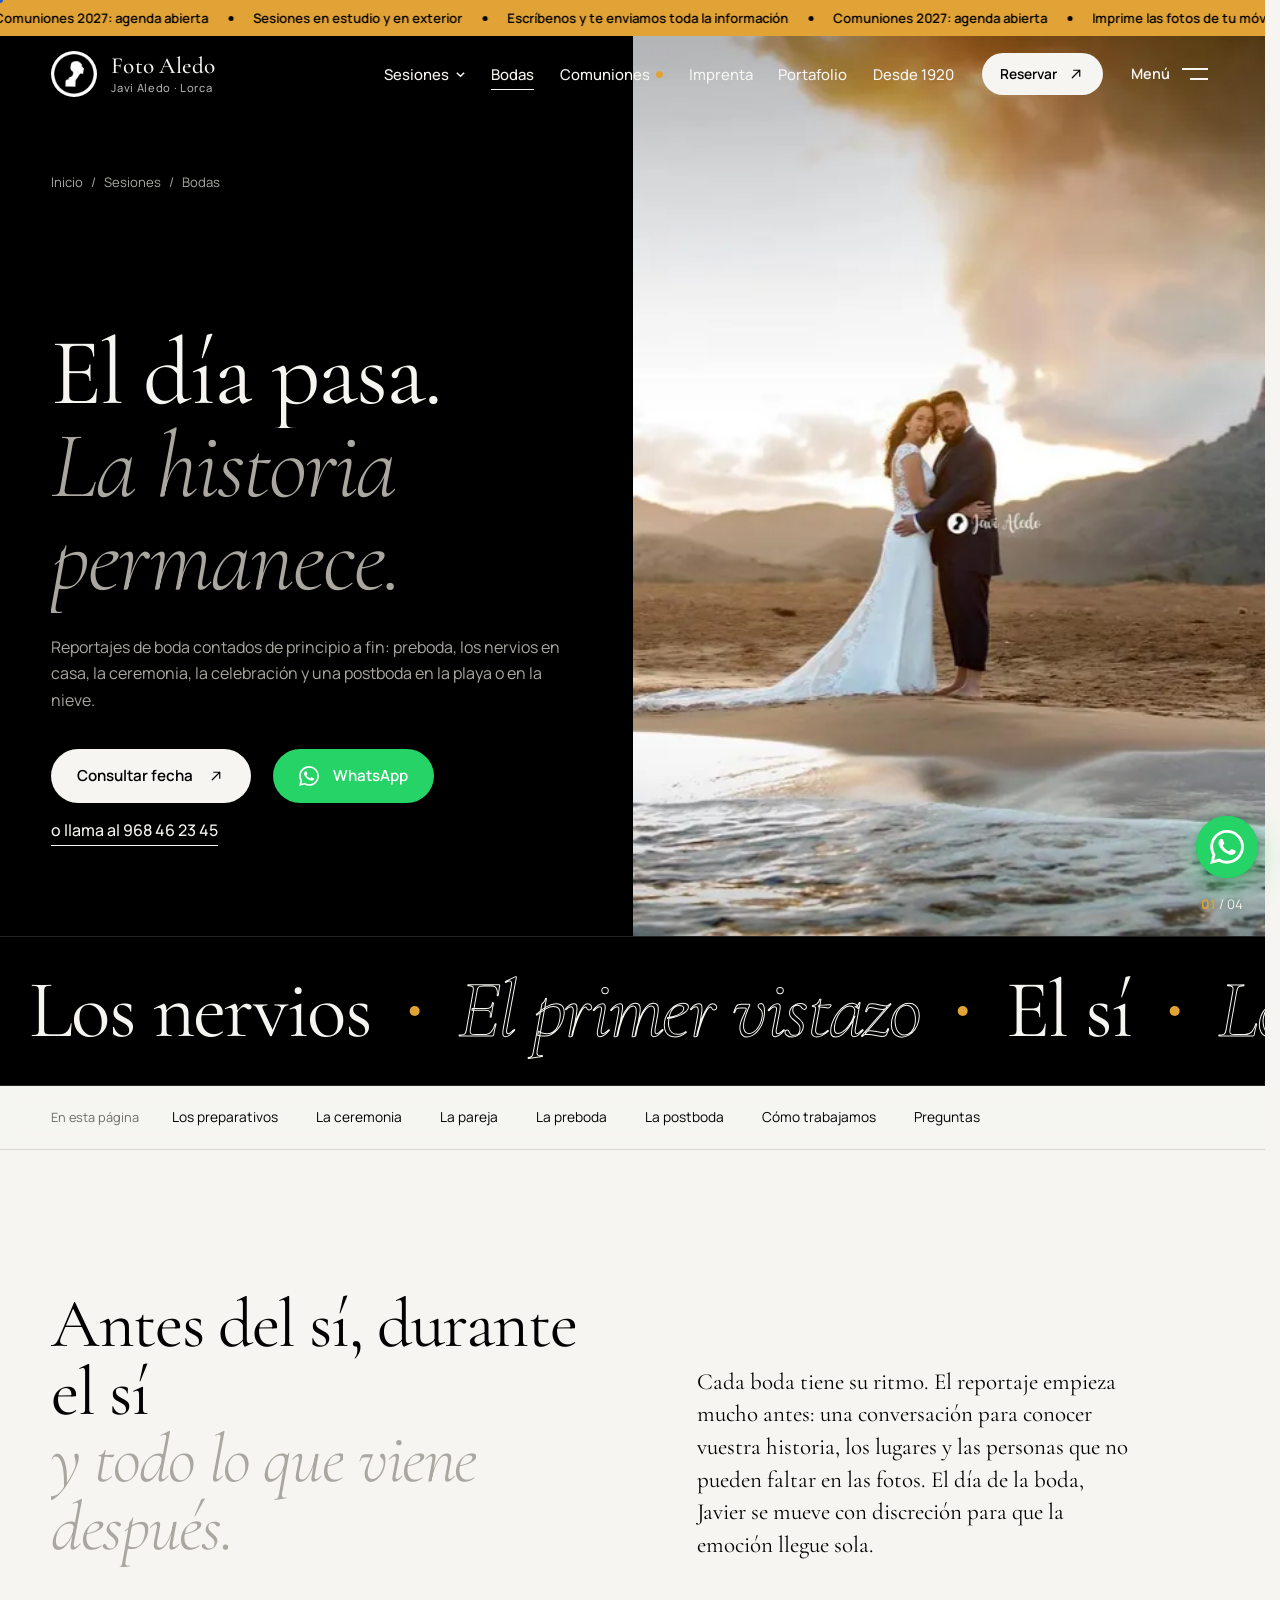
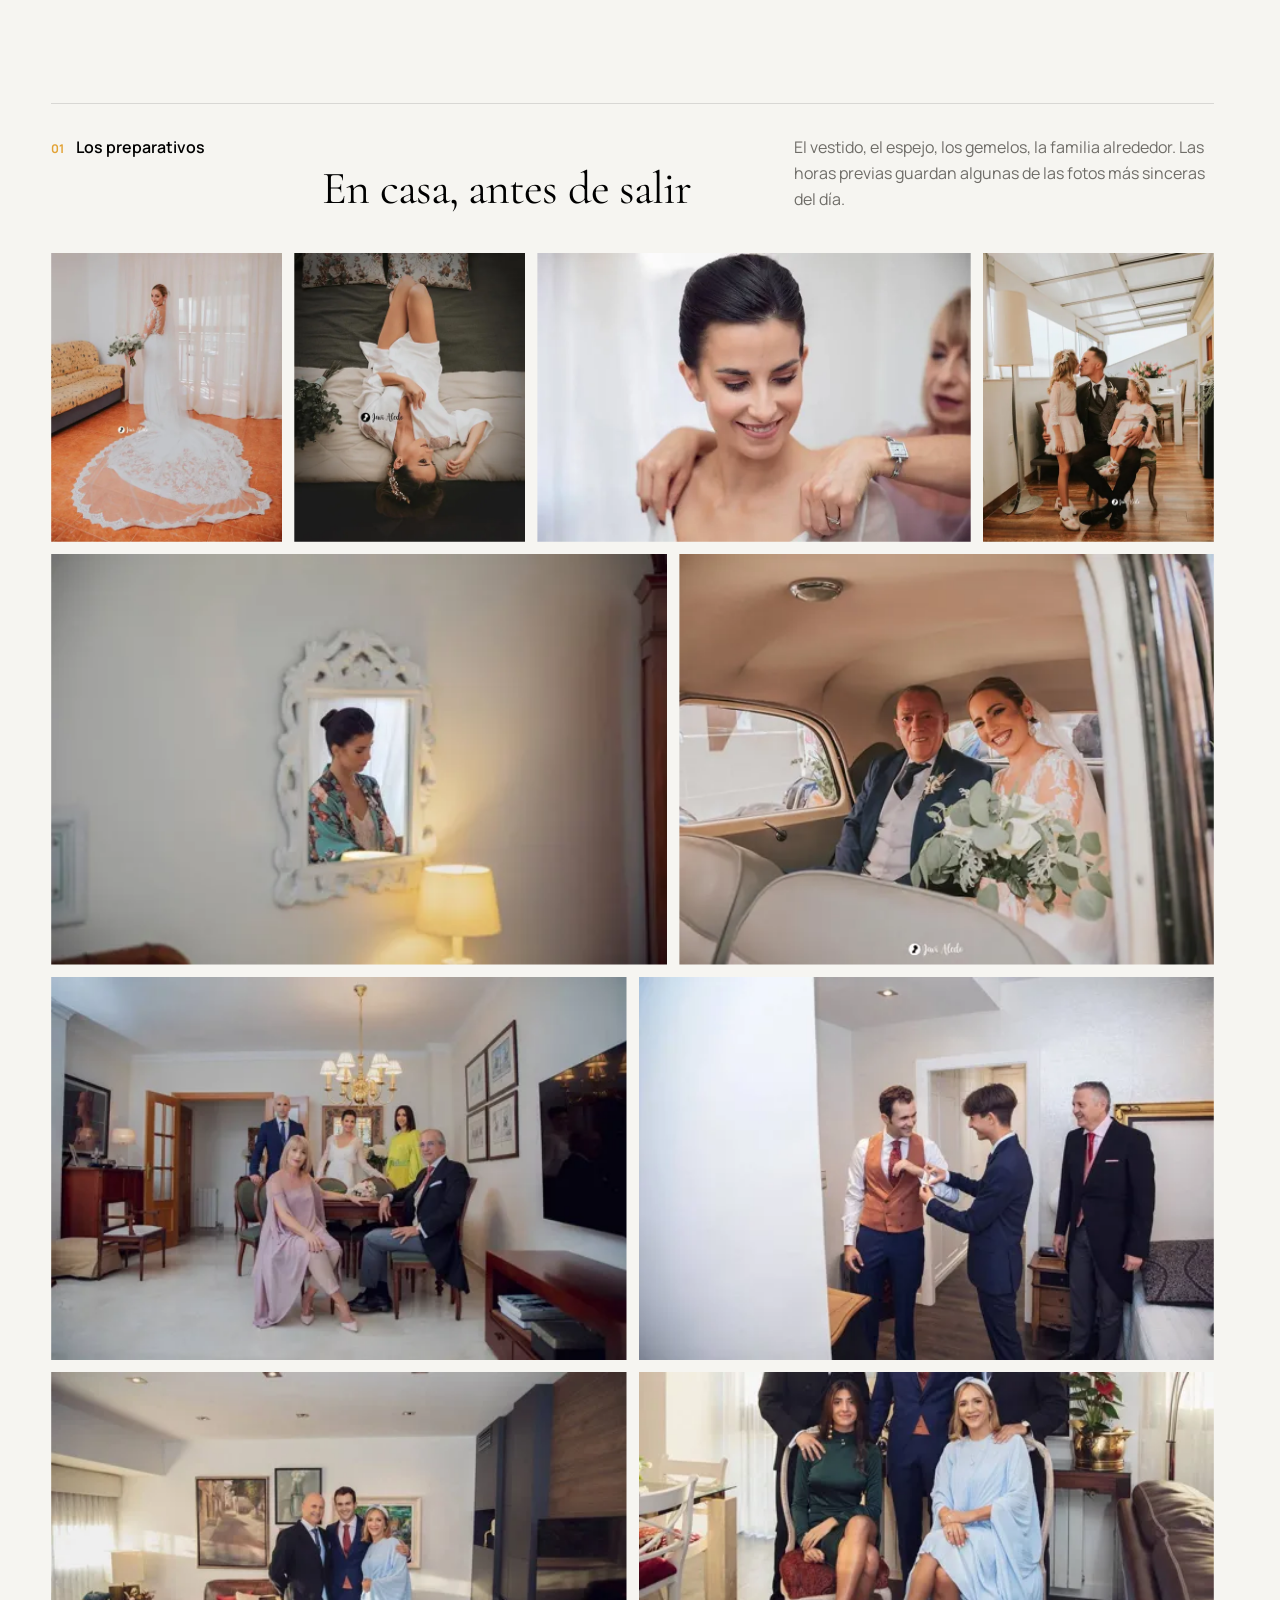
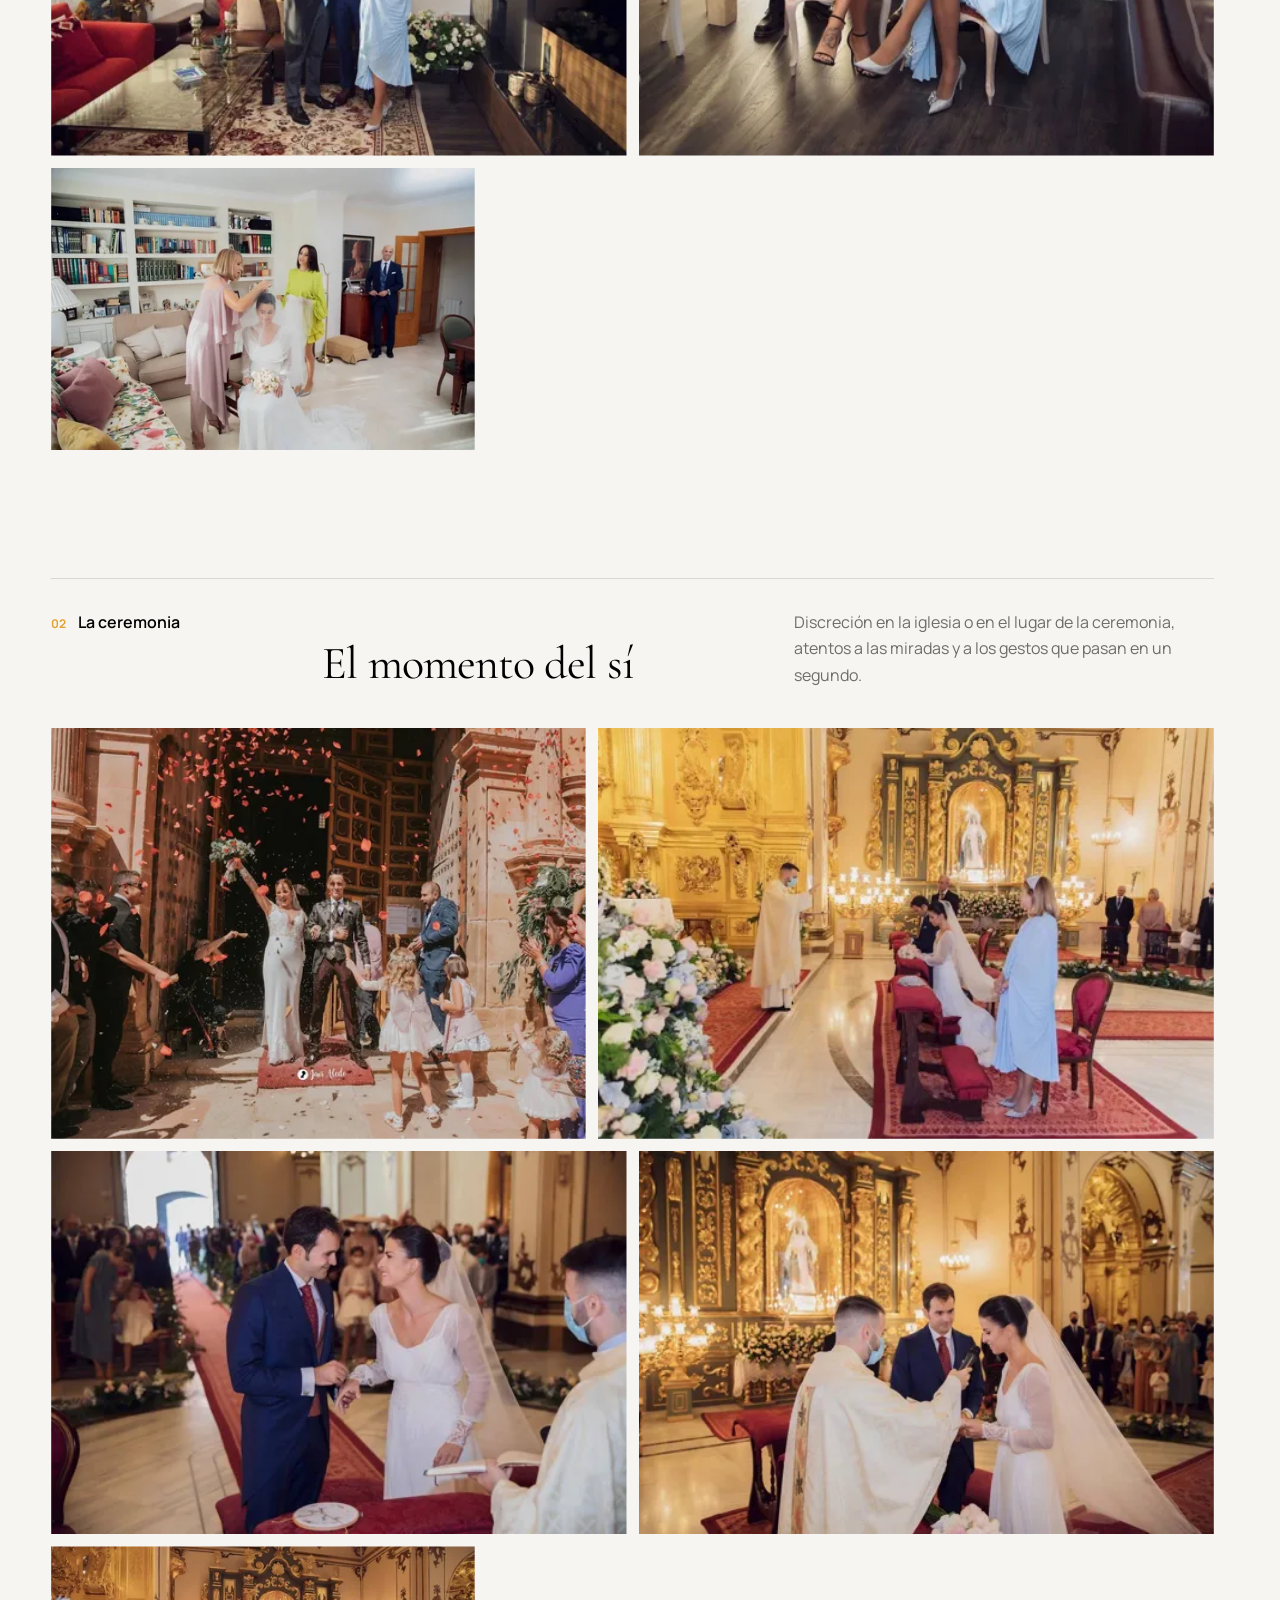
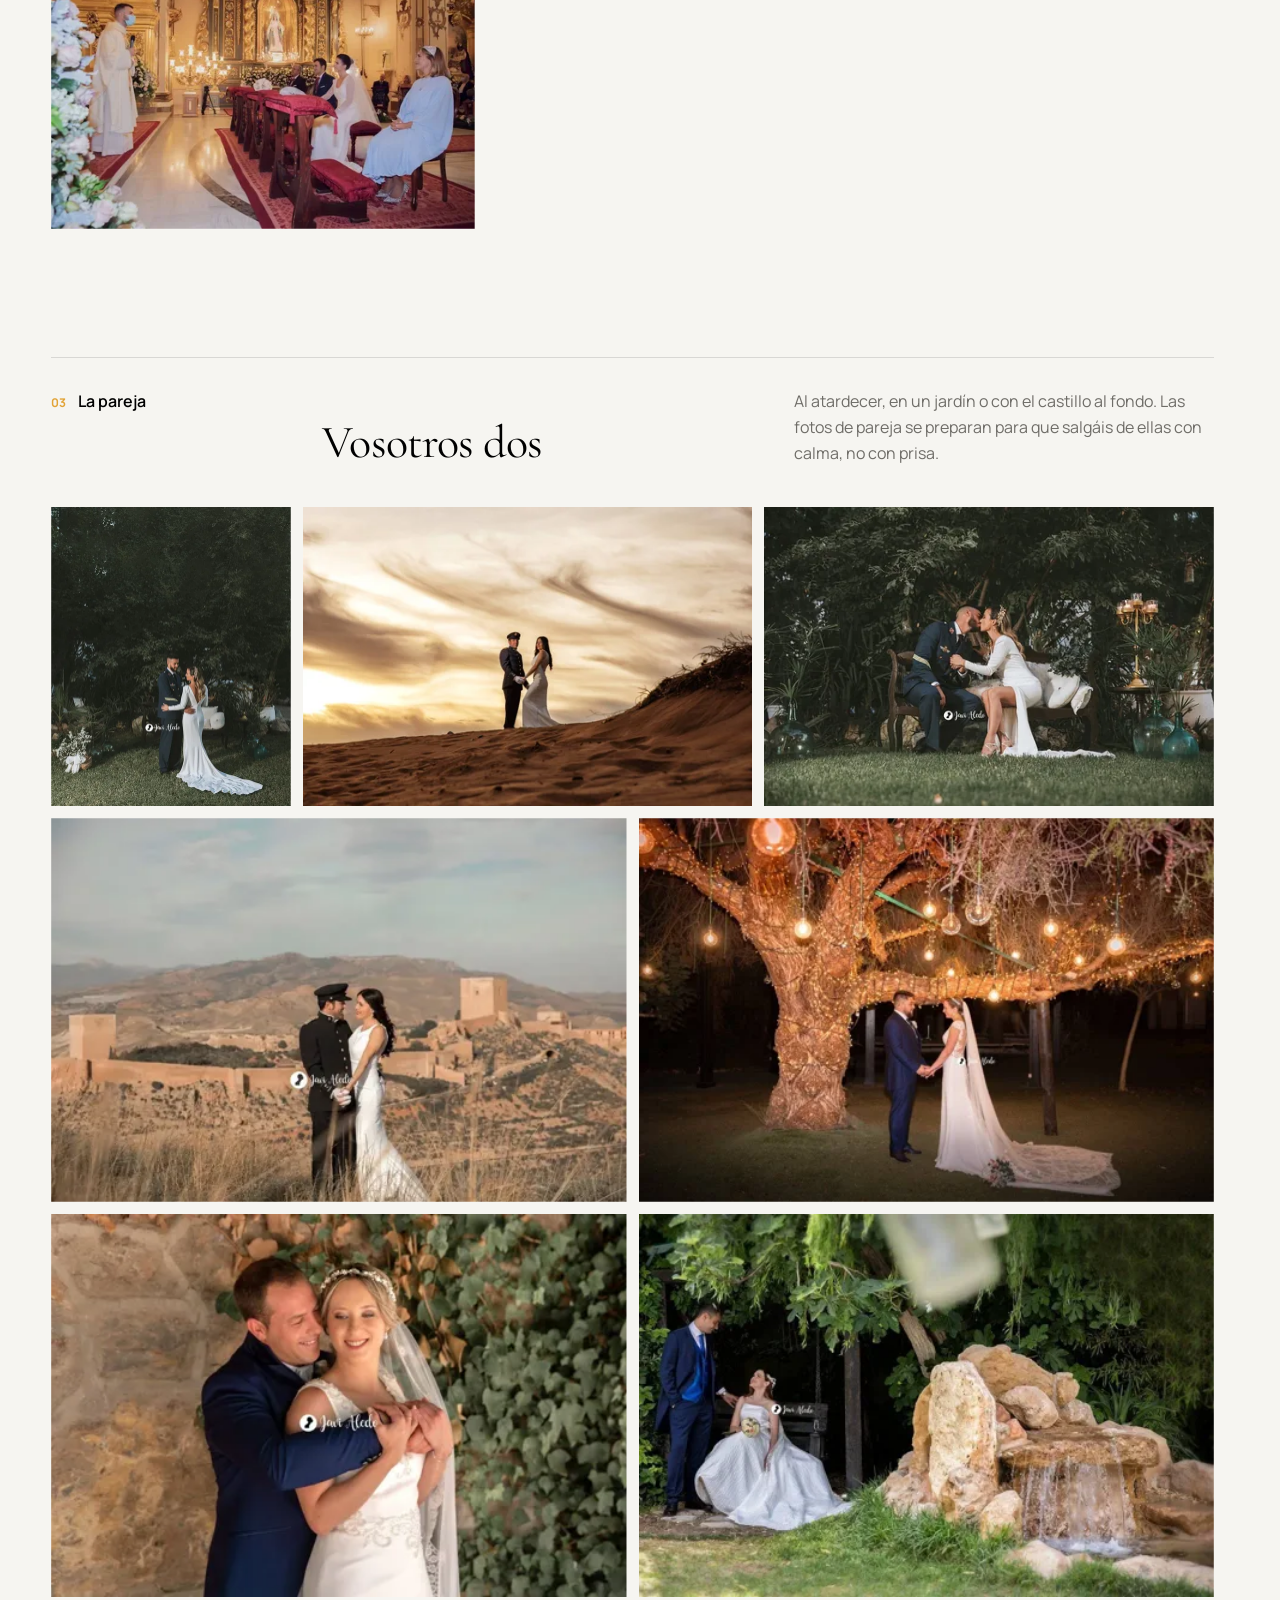
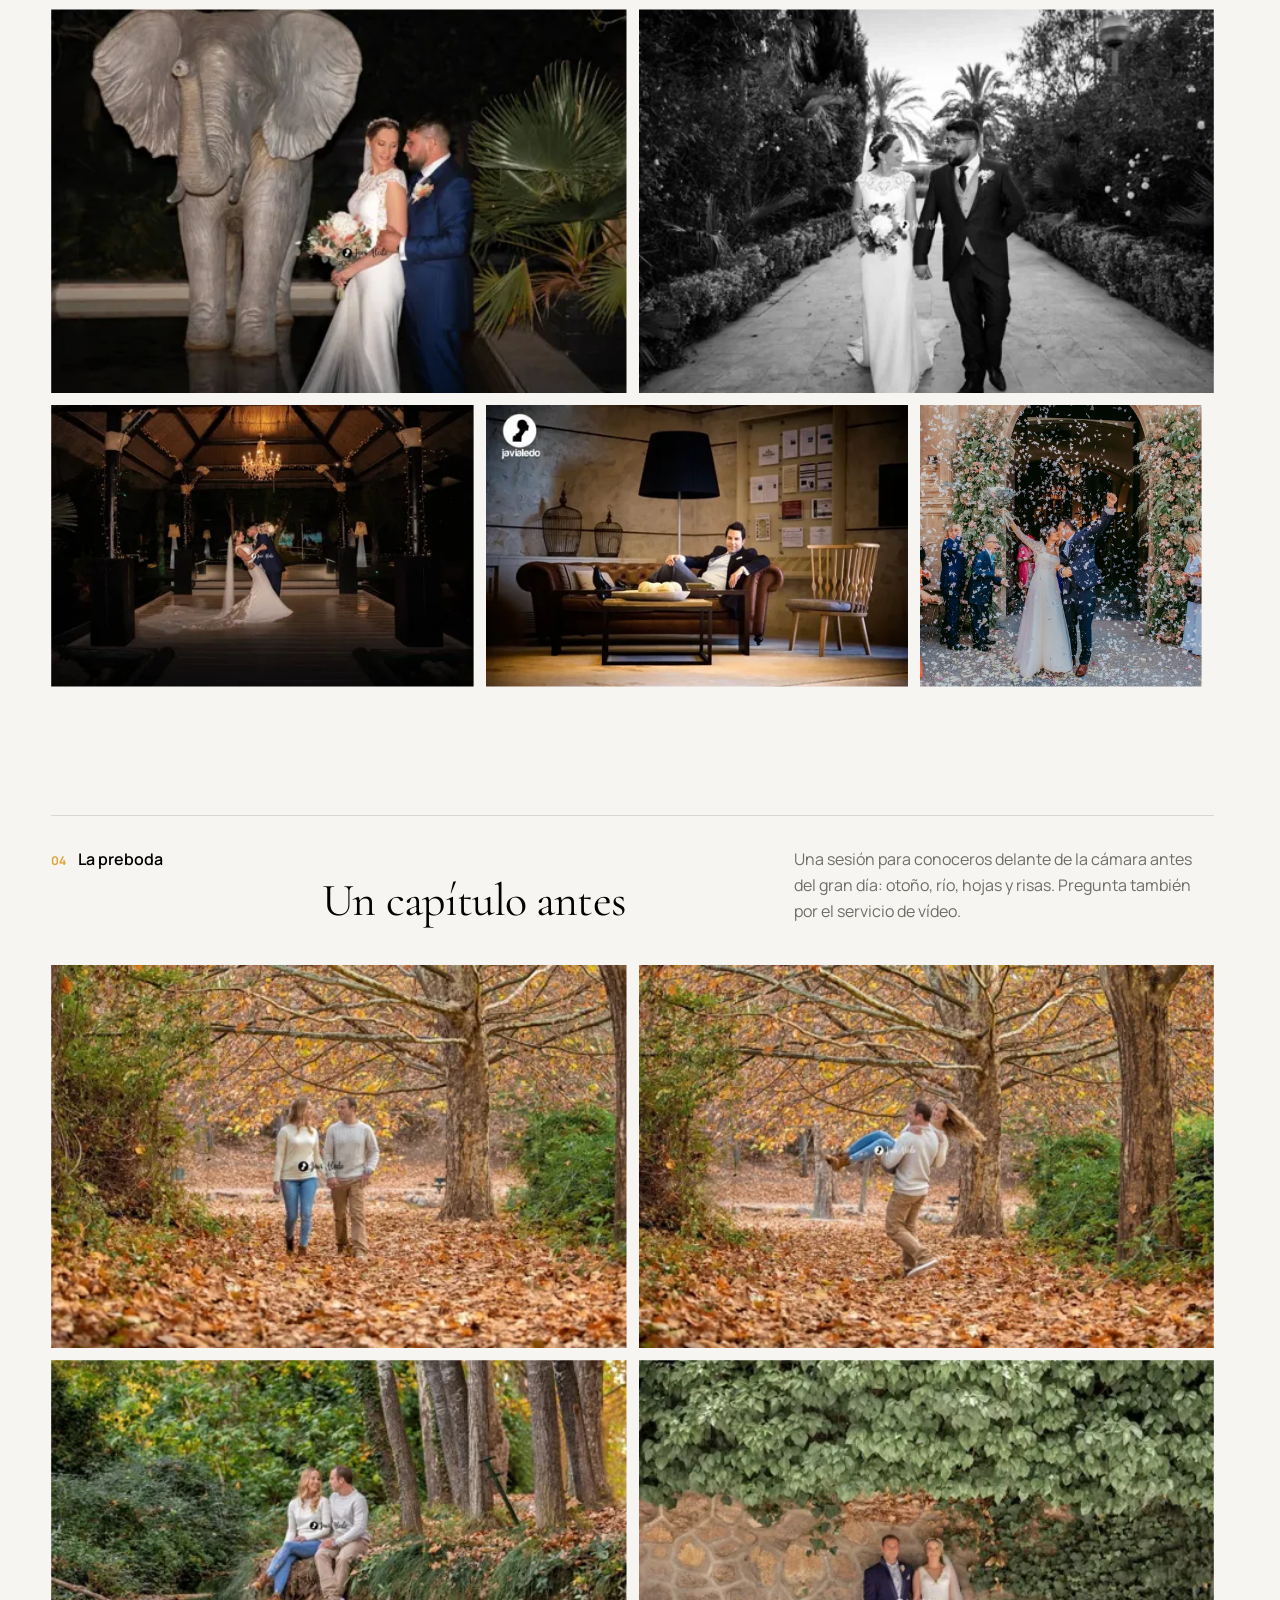
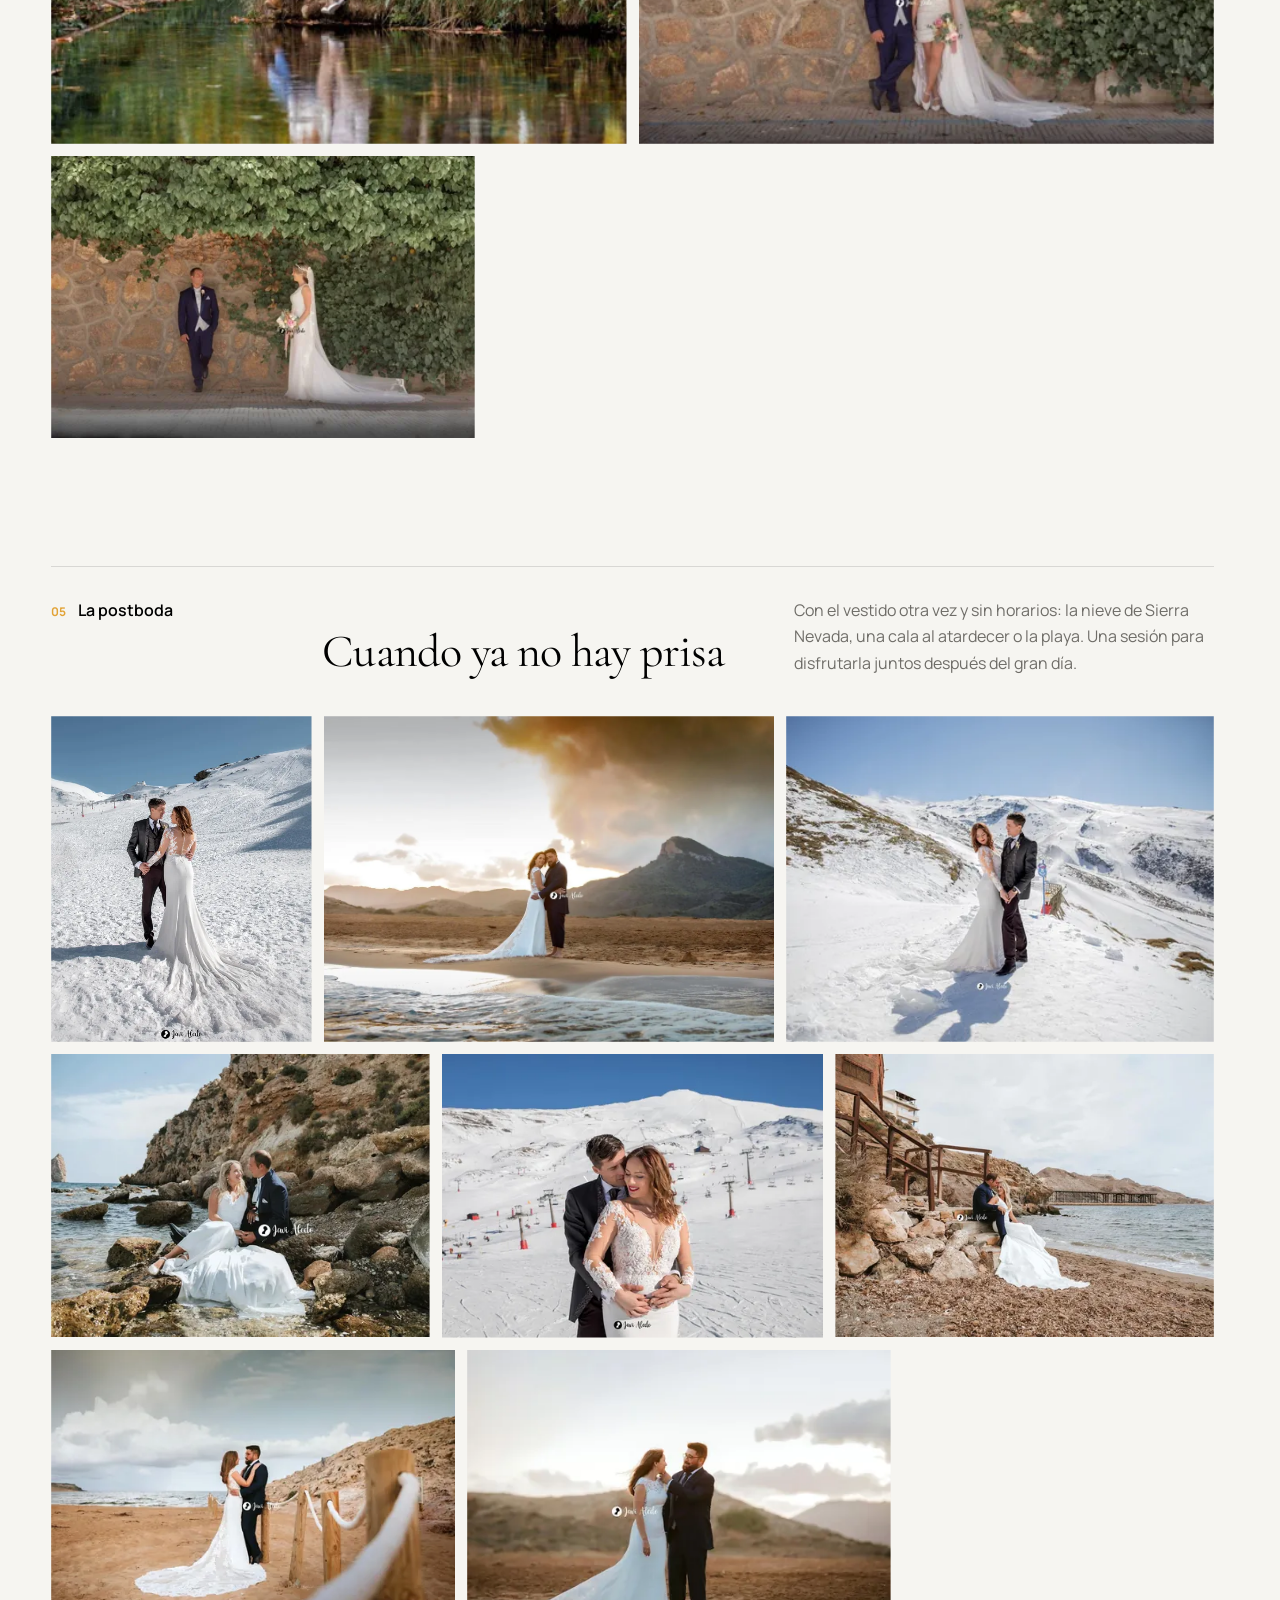
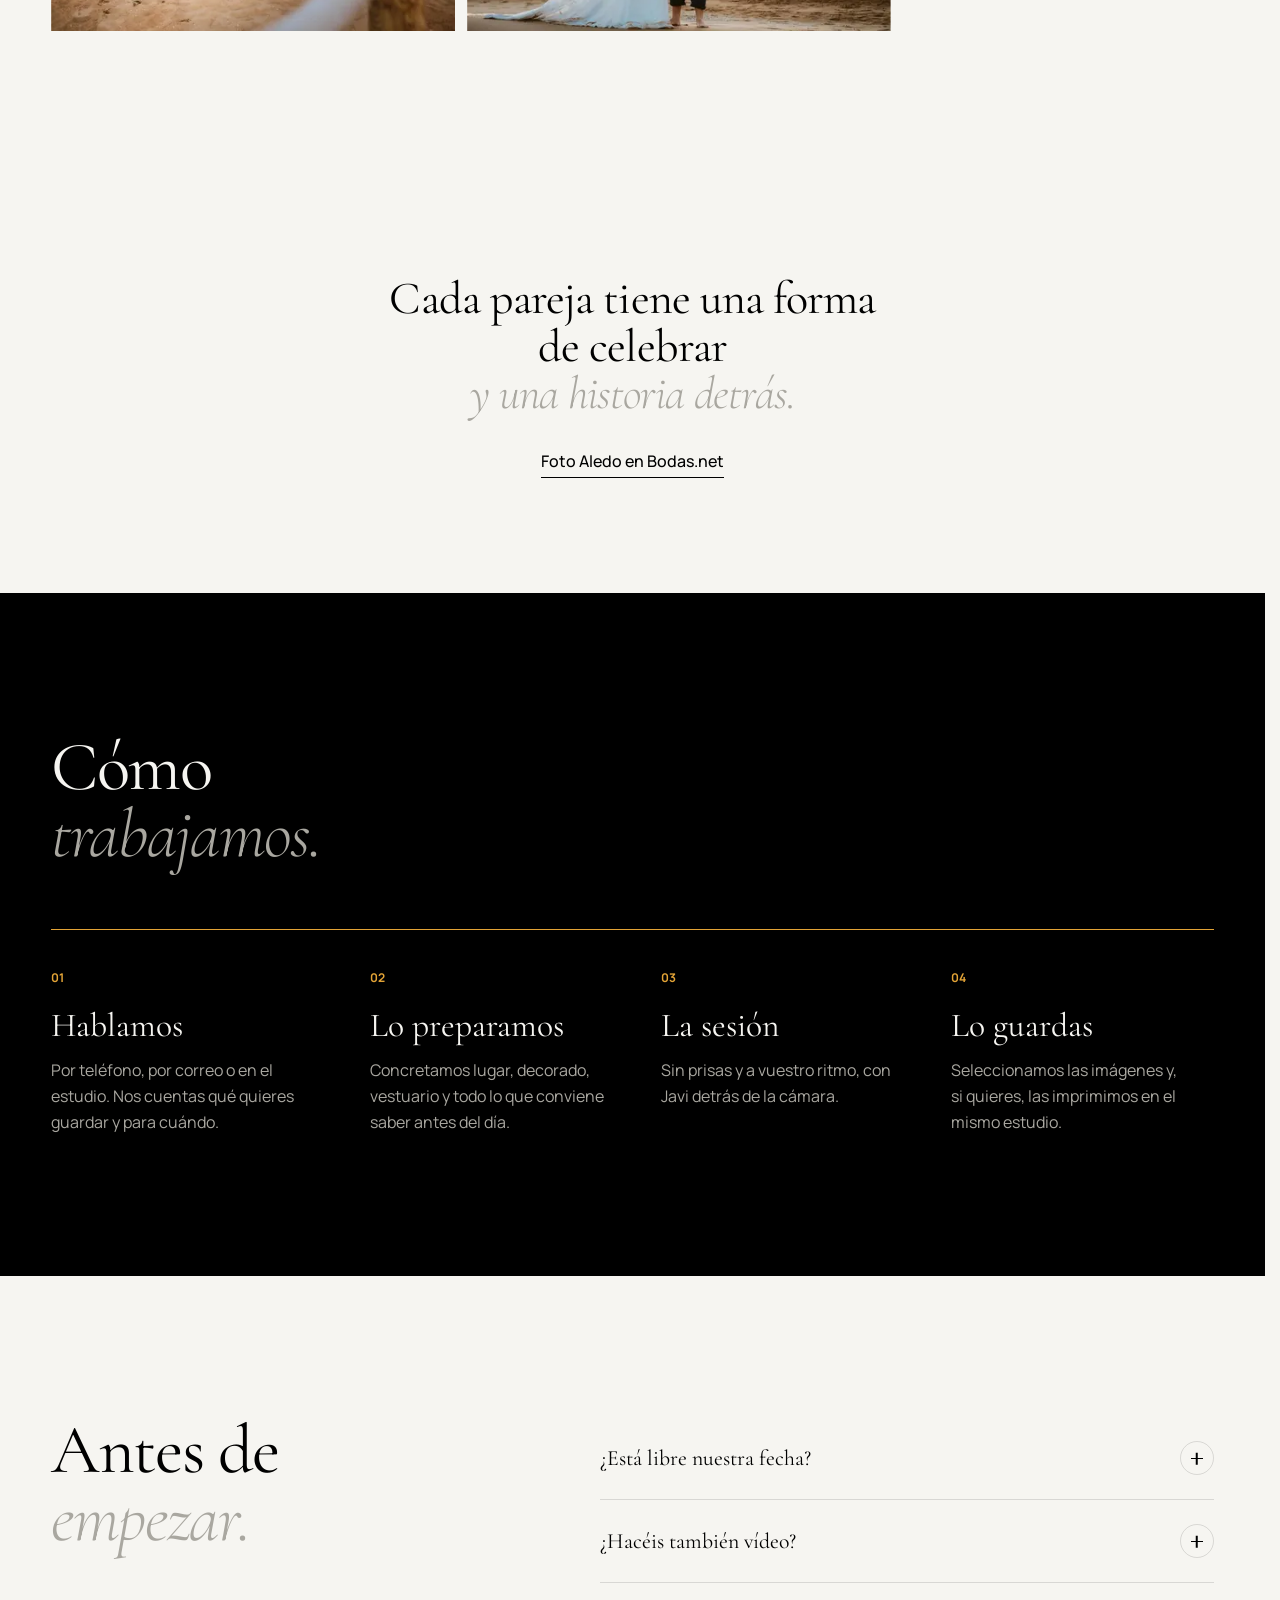
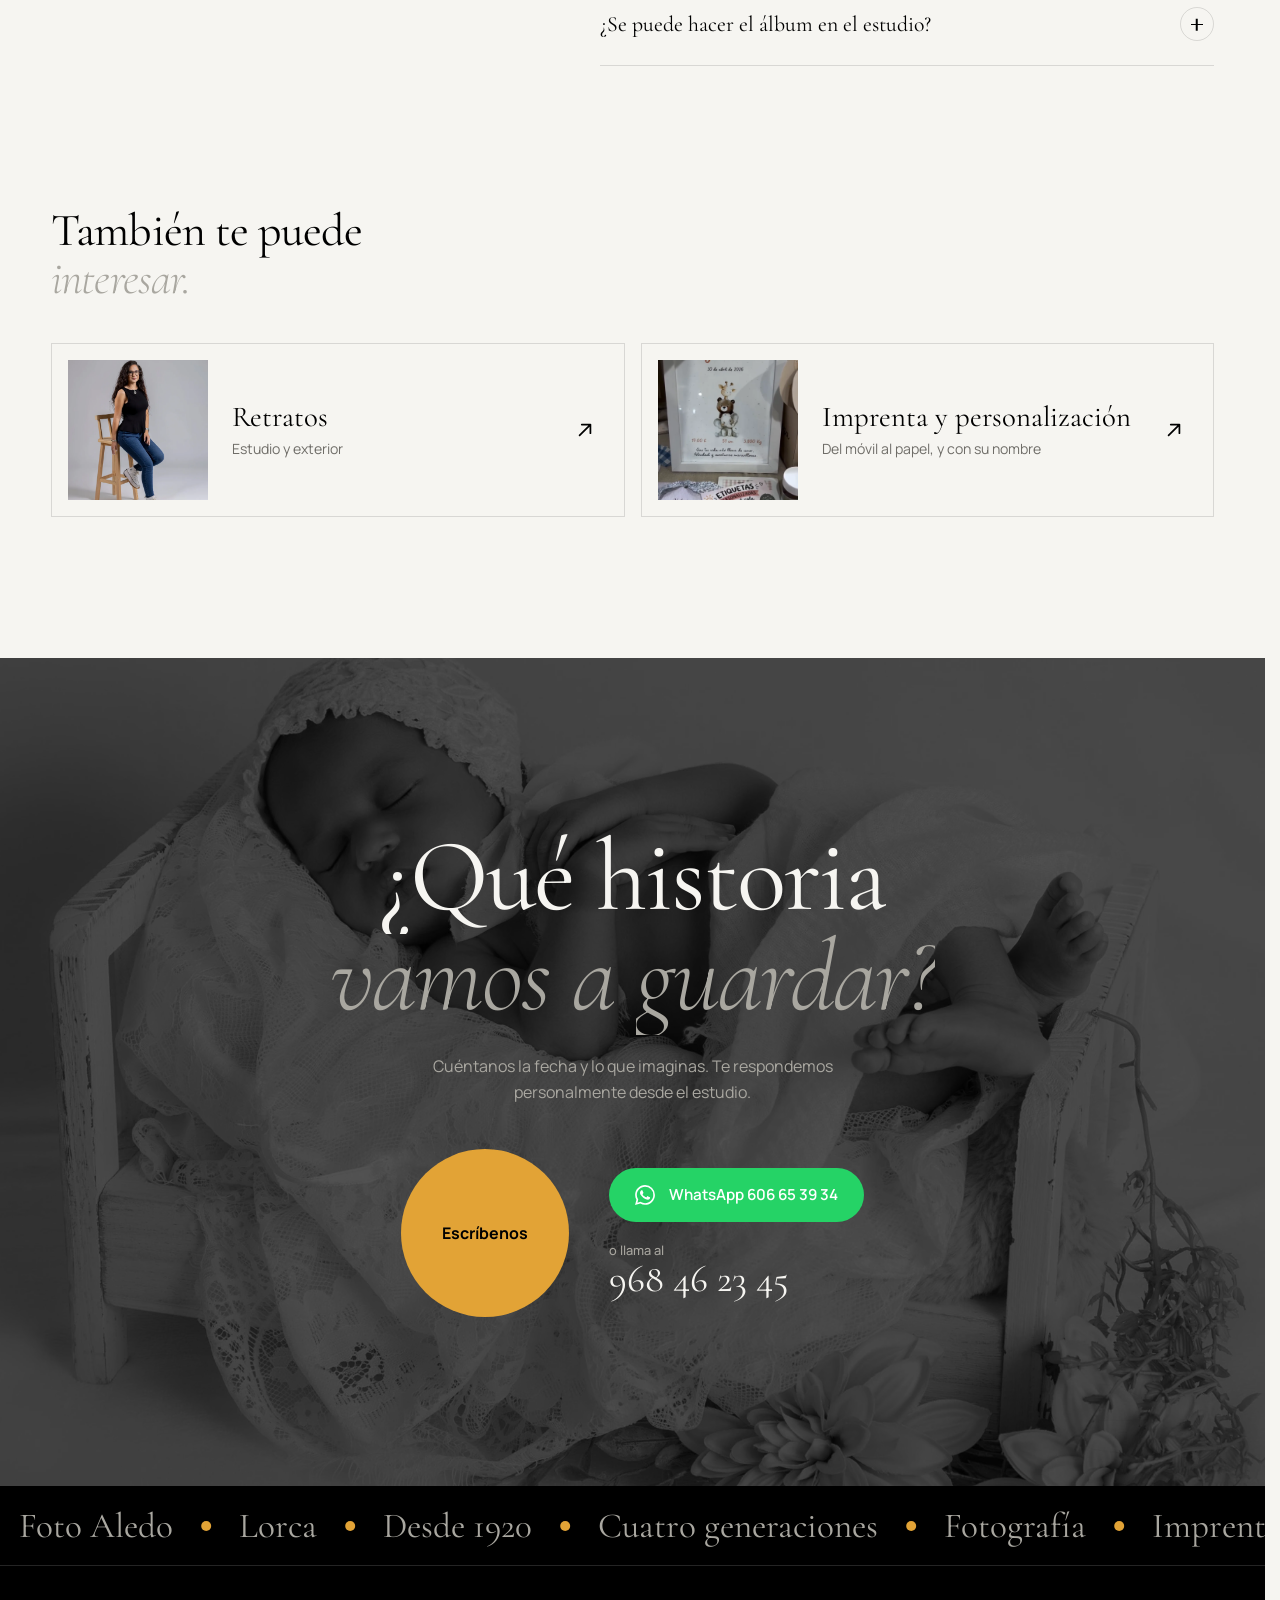
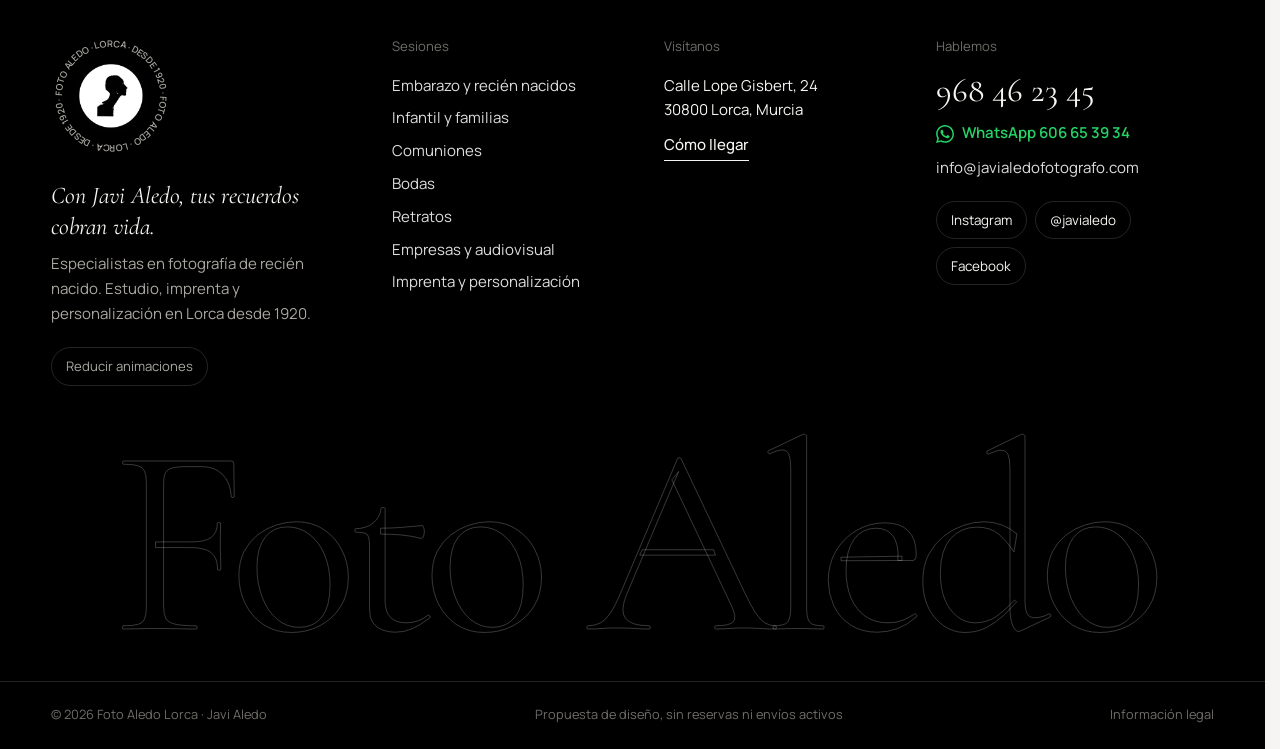
==== commit ee9ad2de: "Tarjetas para compartir en WhatsApp y redes con logo, sesión y contacto Co-Authored-By: Claude Opus " ====
--- a/bodas.html
+++ b/bodas.html
@@ -1 +1 @@
-<!doctype html><html lang="es" class="no-js"><head><meta charset="utf-8"><meta name="viewport" content="width=device-width, initial-scale=1"><meta name="robots" content="noindex, nofollow, noarchive"><meta name="theme-color" content="#000000"><title>Bodas en Lorca | Foto Aledo Lorca</title><meta name="description" content="Reportajes de boda contados de principio a fin: preboda, los nervios en casa, la ceremonia, la celebración y una postboda en la playa o en la nieve."><meta property="og:title" content="Bodas en Lorca | Foto Aledo"><meta property="og:description" content="Reportajes de boda contados de principio a fin: preboda, los nervios en casa, la ceremonia, la celebración y una postboda en la playa o en la nieve."><meta property="og:type" content="website"><meta property="og:image" content="assets/1003.webp"><meta property="og:locale" content="es_ES"><link rel="icon" href="assets/logo.webp"><link rel="stylesheet" href="assets/fonts/editorial.css"><link rel="stylesheet" href="assets/fonts/sans.css"><link rel="stylesheet" href="styles.css?v=3.0"><script>(function(d){d.classList.replace("no-js","js");try{if(localStorage.getItem("fa-motion")==="reduce"){d.classList.add("reduce");return}if(matchMedia("(prefers-reduced-motion: reduce)").matches)return;if(sessionStorage.getItem("fa-shutter")==="1")d.classList.add("is-entering");}catch(e){}})(document.documentElement)</script><script src="config.js" defer></script><script src="app.js?v=3.0" defer></script></head><body data-page="bodas" data-theme="dark"><a class="skip" href="#contenido">Saltar al contenido</a><div class="progress" aria-hidden="true"><span></span></div><a class="announce" href="comuniones.html"><div class="marquee announce-marquee" data-marquee data-speed="0.6" aria-hidden="true"><div class="marquee-track"><div class="marquee-set"><span>Comuniones 2027: agenda abierta</span><i aria-hidden="true"></i><span>Sesiones en estudio y en exterior</span><i aria-hidden="true"></i><span>Escríbenos y te enviamos toda la información</span><i aria-hidden="true"></i><span>Comuniones 2027: agenda abierta</span><i aria-hidden="true"></i><span>Imprime las fotos de tu móvil al instante</span><i aria-hidden="true"></i></div><div class="marquee-set"><span>Comuniones 2027: agenda abierta</span><i aria-hidden="true"></i><span>Sesiones en estudio y en exterior</span><i aria-hidden="true"></i><span>Escríbenos y te enviamos toda la información</span><i aria-hidden="true"></i><span>Comuniones 2027: agenda abierta</span><i aria-hidden="true"></i><span>Imprime las fotos de tu móvil al instante</span><i aria-hidden="true"></i></div></div></div><span class="sr-only">Comuniones 2027: agenda abierta. Ver información.</span></a><header class="header" data-header><div class="header-inner"><a class="brand" href="index.html" aria-label="Foto Aledo, inicio"><span class="logo-ring" aria-hidden="true"><svg viewBox="0 0 100 100"><defs><path id="ringh" d="M50,50 m-41,0 a41,41 0 1,1 82,0 a41,41 0 1,1 -82,0"/></defs><text><textPath href="#ringh" textLength="256" lengthAdjust="spacing">Foto Aledo · Lorca · desde 1920 · Foto Aledo · Lorca · desde 1920 ·</textPath></text></svg></span><img src="assets/logo.webp" alt="" width="46" height="46"><span class="brand-word">Foto Aledo<small>Javi Aledo · Lorca</small></span></a><nav class="nav" aria-label="Principal"><ul><li class="has-mega"><button type="button" class="nav-btn" aria-expanded="false" aria-controls="mega" data-mega-toggle>Sesiones<svg viewBox="0 0 12 12" aria-hidden="true"><path d="M2 4l4 4 4-4"/></svg></button><div class="mega" id="mega" data-mega><div class="mega-inner"><div class="mega-col"><p class="mega-label">Sesiones y servicios</p><ul class="mega-list"><li><a href="embarazo-recien-nacidos.html" data-preview="951"><span class="mega-name">Embarazo y newborn</span><span class="mega-short">Nuestra especialidad</span></a></li><li><a href="infantil-familias.html" data-preview="1056"><span class="mega-name">Infantil y familias</span><span class="mega-short">Smash cake, bautizos y familias</span></a></li><li><a href="comuniones.html" data-preview="960"><span class="mega-name">Comuniones 2027</span><span class="mega-short">Agenda 2027 abierta</span><span class="badge">2027</span></a></li><li><a href="bodas.html" data-preview="1003" aria-current="page"><span class="mega-name">Bodas y preboda</span><span class="mega-short">Preboda, boda y postboda</span></a></li><li><a href="retratos.html" data-preview="602"><span class="mega-name">Retratos</span><span class="mega-short">Estudio y exterior</span></a></li><li><a href="empresas-audiovisual.html" data-preview="996"><span class="mega-name">Empresas, vídeo y dron</span><span class="mega-short">Eventos, producto, vídeo y dron</span></a></li><li><a href="impresion-personalizacion.html" data-preview="978"><span class="mega-name">Imprenta y personalización</span><span class="mega-short">Del móvil al papel, y con su nombre</span></a></li></ul></div><div class="mega-preview" aria-hidden="true"><span class="mega-img" data-for="951"><img src="assets/951.webp" alt="" width="476" height="597" loading="lazy" decoding="async"></span><span class="mega-img" data-for="1056"><img src="assets/1056.webp" srcset="assets/1056-480.webp 480w, assets/1056-960.webp 960w, assets/1056.webp 2000w" sizes="420px" alt="" width="2000" height="2000" loading="lazy" decoding="async"></span><span class="mega-img" data-for="960"><img src="assets/960.webp" srcset="assets/960-480.webp 480w, assets/960.webp 720w" sizes="420px" alt="" width="720" height="1280" loading="lazy" decoding="async"></span><span class="mega-img" data-for="1003"><img src="assets/1003.webp" srcset="assets/1003-480.webp 480w, assets/1003-960.webp 960w, assets/1003.webp 1440w" sizes="420px" alt="" width="1440" height="1040" loading="lazy" decoding="async"></span><span class="mega-img" data-for="602"><img src="assets/602.webp" srcset="assets/602-480.webp 480w, assets/602-960.webp 960w, assets/602.webp 1441w" sizes="420px" alt="" width="1441" height="1920" loading="lazy" decoding="async"></span><span class="mega-img" data-for="996"><img src="assets/996.webp" srcset="assets/996-480.webp 480w, assets/996-960.webp 960w, assets/996.webp 2400w" sizes="420px" alt="" width="2400" height="1350" loading="lazy" decoding="async"></span><span class="mega-img" data-for="978"><img src="assets/978.webp" srcset="assets/978-480.webp 480w, assets/978.webp 720w" sizes="420px" alt="" width="720" height="1280" loading="lazy" decoding="async"></span><span class="mega-caption">Elige una sesión</span></div><div class="mega-aside"><p class="mega-label">¿No sabes cuál?</p><p>Cuéntanos qué quieres guardar y te orientamos.</p><a class="mega-phone" href="tel:+34968462345" data-phone>968 46 23 45</a><a class="btn btn-wa btn-small" href="https://wa.me/34606653934?text=Hola%20Javi%2C%20he%20visto%20la%20web%20de%20Foto%20Aledo%20y%20me%20gustar%C3%ADa%20pedir%20informaci%C3%B3n." target="_blank" rel="noopener" data-wa="index"><svg class="wa-ico" viewBox="0 0 24 24" aria-hidden="true"><path fill="currentColor" d="M17.472 14.382c-.297-.149-1.758-.867-2.03-.967-.273-.099-.471-.148-.67.15-.197.297-.767.966-.94 1.164-.173.199-.347.223-.644.075-.297-.15-1.255-.463-2.39-1.475-.883-.788-1.48-1.761-1.653-2.059-.173-.297-.018-.458.13-.606.134-.133.298-.347.446-.52.149-.174.198-.298.298-.497.099-.198.05-.371-.025-.52-.075-.149-.669-1.612-.916-2.207-.242-.579-.487-.5-.669-.51-.173-.008-.371-.01-.57-.01-.198 0-.52.074-.792.372-.272.297-1.04 1.016-1.04 2.479 0 1.462 1.065 2.875 1.213 3.074.149.198 2.096 3.2 5.077 4.487.709.306 1.262.489 1.694.625.712.227 1.36.195 1.871.118.571-.085 1.758-.719 2.006-1.413.248-.694.248-1.289.173-1.413-.074-.124-.272-.198-.57-.347m-5.421 7.403h-.004a9.87 9.87 0 0 1-5.031-1.378l-.361-.214-3.741.982.998-3.648-.235-.374a9.86 9.86 0 0 1-1.51-5.26c.001-5.45 4.436-9.884 9.888-9.884 2.64 0 5.122 1.03 6.988 2.898a9.825 9.825 0 0 1 2.893 6.994c-.003 5.45-4.437 9.884-9.885 9.884m8.413-18.297A11.815 11.815 0 0 0 12.05 0C5.495 0 .16 5.335.157 11.892c0 2.096.547 4.142 1.588 5.945L.057 24l6.305-1.654a11.882 11.882 0 0 0 5.683 1.448h.005c6.554 0 11.89-5.335 11.893-11.893a11.821 11.821 0 0 0-3.48-8.413Z"/></svg><span>WhatsApp 606 65 39 34</span></a><a class="link" href="contacto.html">Escribir al estudio</a><a class="mega-all" href="portfolio.html">Ver todo el portafolio <svg class="ico" viewBox="0 0 24 24" aria-hidden="true"><path d="M7 17 17 7M9 7h8v8"/></svg></a></div></div></div></li><li><a href="bodas.html" aria-current="page">Bodas</a></li><li><a href="comuniones.html">Comuniones <span class="dot" aria-label="agenda 2027 abierta"></span></a></li><li><a href="impresion-personalizacion.html">Imprenta</a></li><li><a href="portfolio.html">Portafolio</a></li><li><a href="historia.html">Desde 1920</a></li></ul></nav><div class="header-actions"><a class="btn btn-small" href="contacto.html" data-magnetic><span>Reservar</span><svg class="ico" viewBox="0 0 24 24" aria-hidden="true"><path d="M7 17 17 7M9 7h8v8"/></svg></a><button type="button" class="burger" aria-expanded="false" aria-controls="overlay" data-menu-toggle><span class="burger-label">Menú</span><span class="burger-lines" aria-hidden="true"><i></i><i></i></span></button></div></div></header><div class="overlay" id="overlay" data-overlay hidden><div class="ov-grid"><nav class="ov-nav" aria-label="Menú completo"><ul><li style="--i:0"><a href="index.html" data-preview="220"><span class="ov-num">01</span><span class="ov-text">Inicio</span></a></li><li style="--i:1"><a href="bodas.html" data-preview="500" aria-current="page"><span class="ov-num">02</span><span class="ov-text">Bodas</span></a></li><li style="--i:2"><a href="comuniones.html" data-preview="960"><span class="ov-num">03</span><span class="ov-text">Comuniones 2027</span></a></li><li style="--i:3"><a href="embarazo-recien-nacidos.html" data-preview="951"><span class="ov-num">04</span><span class="ov-text">Embarazo y recién nacidos</span></a></li><li style="--i:4"><a href="infantil-familias.html" data-preview="954"><span class="ov-num">05</span><span class="ov-text">Infantil y familias</span></a></li><li style="--i:5"><a href="retratos.html" data-preview="602"><span class="ov-num">06</span><span class="ov-text">Retratos</span></a></li><li style="--i:6"><a href="impresion-personalizacion.html" data-preview="978"><span class="ov-num">07</span><span class="ov-text">Imprenta y personalización</span></a></li><li style="--i:7"><a href="empresas-audiovisual.html" data-preview="801"><span class="ov-num">08</span><span class="ov-text">Empresas, vídeo y dron</span></a></li><li style="--i:8"><a href="portfolio.html" data-preview="507"><span class="ov-num">09</span><span class="ov-text">Portafolio</span></a></li><li style="--i:9"><a href="historia.html" data-preview="701"><span class="ov-num">10</span><span class="ov-text">Desde 1920</span></a></li><li style="--i:10"><a href="contacto.html" data-preview="950"><span class="ov-num">11</span><span class="ov-text">Contacto</span></a></li></ul></nav><div class="ov-visual" aria-hidden="true"><span class="ov-img" data-for="220"><img src="assets/220.webp" srcset="assets/220-480.webp 480w, assets/220-960.webp 960w, assets/220.webp 1920w" sizes="40vw" alt="" width="1920" height="1920" loading="lazy" decoding="async"></span><span class="ov-img" data-for="500"><img src="assets/500.webp" srcset="assets/500-480.webp 480w, assets/500-960.webp 960w, assets/500.webp 1920w" sizes="40vw" alt="" width="1920" height="1280" loading="lazy" decoding="async"></span><span class="ov-img" data-for="960"><img src="assets/960.webp" srcset="assets/960-480.webp 480w, assets/960.webp 720w" sizes="40vw" alt="" width="720" height="1280" loading="lazy" decoding="async"></span><span class="ov-img" data-for="951"><img src="assets/951.webp" alt="" width="476" height="597" loading="lazy" decoding="async"></span><span class="ov-img" data-for="954"><img src="assets/954.webp" srcset="assets/954-480.webp 480w, assets/954.webp 640w" sizes="40vw" alt="" width="640" height="528" loading="lazy" decoding="async"></span><span class="ov-img" data-for="602"><img src="assets/602.webp" srcset="assets/602-480.webp 480w, assets/602-960.webp 960w, assets/602.webp 1441w" sizes="40vw" alt="" width="1441" height="1920" loading="lazy" decoding="async"></span><span class="ov-img" data-for="978"><img src="assets/978.webp" srcset="assets/978-480.webp 480w, assets/978.webp 720w" sizes="40vw" alt="" width="720" height="1280" loading="lazy" decoding="async"></span><span class="ov-img" data-for="801"><img src="assets/801.webp" alt="" width="1920" height="1280" loading="lazy" decoding="async"></span><span class="ov-img" data-for="507"><img src="assets/507.webp" srcset="assets/507-480.webp 480w, assets/507.webp 960w" sizes="40vw" alt="" width="960" height="640" loading="lazy" decoding="async"></span><span class="ov-img" data-for="701"><img src="assets/701.webp" srcset="assets/701-480.webp 480w, assets/701-960.webp 960w, assets/701.webp 1080w" sizes="40vw" alt="" width="1080" height="1920" loading="lazy" decoding="async"></span><span class="ov-img" data-for="950"><img src="assets/950.webp" alt="" width="480" height="640" loading="lazy" decoding="async"></span></div><div class="ov-foot"><div><p class="mega-label">Estudio</p><p>Calle Lope Gisbert, 24 · 30800 Lorca, Murcia</p><a class="link" href="https://www.google.com/maps/search/?api=1&query=Foto+Aledo+Calle+Lope+Gisbert+24+Lorca" target="_blank" rel="noopener">Cómo llegar</a></div><div><p class="mega-label">Llámanos o escríbenos</p><a class="ov-big" href="tel:+34968462345" data-phone>968 46 23 45</a><a class="btn btn-wa btn-small" href="https://wa.me/34606653934?text=Hola%20Javi%2C%20he%20visto%20la%20web%20de%20Foto%20Aledo%20y%20me%20gustar%C3%ADa%20pedir%20informaci%C3%B3n." target="_blank" rel="noopener" data-wa="index"><svg class="wa-ico" viewBox="0 0 24 24" aria-hidden="true"><path fill="currentColor" d="M17.472 14.382c-.297-.149-1.758-.867-2.03-.967-.273-.099-.471-.148-.67.15-.197.297-.767.966-.94 1.164-.173.199-.347.223-.644.075-.297-.15-1.255-.463-2.39-1.475-.883-.788-1.48-1.761-1.653-2.059-.173-.297-.018-.458.13-.606.134-.133.298-.347.446-.52.149-.174.198-.298.298-.497.099-.198.05-.371-.025-.52-.075-.149-.669-1.612-.916-2.207-.242-.579-.487-.5-.669-.51-.173-.008-.371-.01-.57-.01-.198 0-.52.074-.792.372-.272.297-1.04 1.016-1.04 2.479 0 1.462 1.065 2.875 1.213 3.074.149.198 2.096 3.2 5.077 4.487.709.306 1.262.489 1.694.625.712.227 1.36.195 1.871.118.571-.085 1.758-.719 2.006-1.413.248-.694.248-1.289.173-1.413-.074-.124-.272-.198-.57-.347m-5.421 7.403h-.004a9.87 9.87 0 0 1-5.031-1.378l-.361-.214-3.741.982.998-3.648-.235-.374a9.86 9.86 0 0 1-1.51-5.26c.001-5.45 4.436-9.884 9.888-9.884 2.64 0 5.122 1.03 6.988 2.898a9.825 9.825 0 0 1 2.893 6.994c-.003 5.45-4.437 9.884-9.885 9.884m8.413-18.297A11.815 11.815 0 0 0 12.05 0C5.495 0 .16 5.335.157 11.892c0 2.096.547 4.142 1.588 5.945L.057 24l6.305-1.654a11.882 11.882 0 0 0 5.683 1.448h.005c6.554 0 11.89-5.335 11.893-11.893a11.821 11.821 0 0 0-3.48-8.413Z"/></svg><span>WhatsApp 606 65 39 34</span></a></div><div><p class="mega-label">Síguenos</p><a class="link" href="https://www.instagram.com/fotoaledo/" target="_blank" rel="noopener">Instagram @fotoaledo</a><a class="link" href="https://www.facebook.com/FotoAledoLorca/" target="_blank" rel="noopener">Facebook</a></div></div></div></div><main id="contenido"><section class="s-hero" data-theme="dark"><div class="s-hero-copy"><nav class="crumbs" aria-label="Ruta"><a href="index.html">Inicio</a><span aria-hidden="true">/</span><a href="index.html#sesiones">Sesiones</a><span aria-hidden="true">/</span><span aria-current="page">Bodas</span></nav><h1 class="h-hero" data-split>El día pasa. <em>La historia permanece.</em></h1><p class="s-lead">Reportajes de boda contados de principio a fin: preboda, los nervios en casa, la ceremonia, la celebración y una postboda en la playa o en la nieve.</p><div class="hero-actions"><a class="btn" href="contacto.html?servicio=bodas" data-magnetic><span>Consultar fecha</span><svg class="ico" viewBox="0 0 24 24" aria-hidden="true"><path d="M7 17 17 7M9 7h8v8"/></svg></a><a class="btn btn-wa" href="https://wa.me/34606653934?text=Hola%20Javi%2C%20nos%20casamos%20y%20queremos%20saber%20si%20ten%C3%A9is%20disponible%20nuestra%20fecha.%20Fecha%20y%20lugar%3A%20" target="_blank" rel="noopener" data-wa="bodas"><svg class="wa-ico" viewBox="0 0 24 24" aria-hidden="true"><path fill="currentColor" d="M17.472 14.382c-.297-.149-1.758-.867-2.03-.967-.273-.099-.471-.148-.67.15-.197.297-.767.966-.94 1.164-.173.199-.347.223-.644.075-.297-.15-1.255-.463-2.39-1.475-.883-.788-1.48-1.761-1.653-2.059-.173-.297-.018-.458.13-.606.134-.133.298-.347.446-.52.149-.174.198-.298.298-.497.099-.198.05-.371-.025-.52-.075-.149-.669-1.612-.916-2.207-.242-.579-.487-.5-.669-.51-.173-.008-.371-.01-.57-.01-.198 0-.52.074-.792.372-.272.297-1.04 1.016-1.04 2.479 0 1.462 1.065 2.875 1.213 3.074.149.198 2.096 3.2 5.077 4.487.709.306 1.262.489 1.694.625.712.227 1.36.195 1.871.118.571-.085 1.758-.719 2.006-1.413.248-.694.248-1.289.173-1.413-.074-.124-.272-.198-.57-.347m-5.421 7.403h-.004a9.87 9.87 0 0 1-5.031-1.378l-.361-.214-3.741.982.998-3.648-.235-.374a9.86 9.86 0 0 1-1.51-5.26c.001-5.45 4.436-9.884 9.888-9.884 2.64 0 5.122 1.03 6.988 2.898a9.825 9.825 0 0 1 2.893 6.994c-.003 5.45-4.437 9.884-9.885 9.884m8.413-18.297A11.815 11.815 0 0 0 12.05 0C5.495 0 .16 5.335.157 11.892c0 2.096.547 4.142 1.588 5.945L.057 24l6.305-1.654a11.882 11.882 0 0 0 5.683 1.448h.005c6.554 0 11.89-5.335 11.893-11.893a11.821 11.821 0 0 0-3.48-8.413Z"/></svg><span>WhatsApp</span></a><a class="link" href="tel:+34968462345" data-phone>o llama al 968 46 23 45</a></div></div><div class="s-hero-media" data-mini-slides><div class="sh-slide is-active"><img src="assets/1003.webp" srcset="assets/1003-480.webp 480w, assets/1003-960.webp 960w, assets/1003.webp 1440w" sizes="(max-width: 900px) 100vw, 55vw" alt="Novios abrazados en la orilla al atardecer" width="1440" height="1040" fetchpriority="high" decoding="async"></div><div class="sh-slide"><img src="assets/1013.webp" srcset="assets/1013-480.webp 480w, assets/1013-960.webp 960w, assets/1013.webp 1440w" sizes="(max-width: 900px) 100vw, 55vw" alt="Novios en la nieve de Sierra Nevada" width="1440" height="1799" loading="lazy" decoding="async"></div><div class="sh-slide"><img src="assets/1008.webp" srcset="assets/1008-480.webp 480w, assets/1008-960.webp 960w, assets/1008.webp 1440w" sizes="(max-width: 900px) 100vw, 55vw" alt="Salida de los novios entre pétalos a la puerta de la iglesia" width="1440" height="1107" loading="lazy" decoding="async"></div><div class="sh-slide"><img src="assets/507.webp" srcset="assets/507-480.webp 480w, assets/507.webp 960w" sizes="(max-width: 900px) 100vw, 55vw" alt="Novios bajo un árbol iluminado con guirnaldas" width="960" height="640" loading="lazy" decoding="async"></div><span class="sh-count" aria-hidden="true"><b>01</b> / 04</span></div></section><div class="marquee big-marquee" data-marquee data-speed="1" aria-hidden="true"><div class="marquee-track"><div class="marquee-set"><span>Los nervios</span><i aria-hidden="true"></i><span>El primer vistazo</span><i aria-hidden="true"></i><span>El sí</span><i aria-hidden="true"></i><span>Los abrazos</span><i aria-hidden="true"></i><span>La fiesta</span><i aria-hidden="true"></i><span>La preboda</span><i aria-hidden="true"></i><span>La luz del atardecer</span><i aria-hidden="true"></i></div><div class="marquee-set"><span>Los nervios</span><i aria-hidden="true"></i><span>El primer vistazo</span><i aria-hidden="true"></i><span>El sí</span><i aria-hidden="true"></i><span>Los abrazos</span><i aria-hidden="true"></i><span>La fiesta</span><i aria-hidden="true"></i><span>La preboda</span><i aria-hidden="true"></i><span>La luz del atardecer</span><i aria-hidden="true"></i></div></div></div><nav class="chapters-nav" aria-label="En esta página"><div class="wrap"><span>En esta página</span><a href="#cap-1">Los preparativos</a><a href="#cap-2">La ceremonia</a><a href="#cap-3">La pareja</a><a href="#cap-4">La preboda</a><a href="#cap-5">La postboda</a><a href="#proceso">Cómo trabajamos</a><a href="#preguntas">Preguntas</a></div></nav><section class="s-intro wrap"><h2 class="h-xl" data-split>Antes del sí, durante el sí <em>y todo lo que viene después.</em></h2><p class="lead-p">Cada boda tiene su ritmo. El reportaje empieza mucho antes: una conversación para conocer vuestra historia, los lugares y las personas que no pueden faltar en las fotos. El día de la boda, Javier se mueve con discreción para que la emoción llegue sola.</p></section><section class="chapter wrap" id="cap-1"><div class="ch-head"><p class="ch-tag"><b>01</b>Los preparativos</p><h2 class="h-lg">En casa, antes de salir</h2><p>El vestido, el espejo, los gemelos, la familia alrededor. Las horas previas guardan algunas de las fotos más sinceras del día.</p></div><div class="masonry"><div class="jg-item" style="--ar:0.800"><button type="button" class="shot tall" data-full="assets/1006.webp" data-caption="Los preparativos · Bodas" aria-label="Ampliar fotografía: Los preparativos · Bodas"><span class="shot-frame"><img src="assets/1006.webp" srcset="assets/1006-480.webp 480w, assets/1006-960.webp 960w, assets/1006.webp 1440w" sizes="(max-width: 760px) 60vw, 33vw" alt="Novia de espaldas con la cola del vestido extendida" width="1440" height="1799" loading="lazy" decoding="async"></span></button></div><div class="jg-item" style="--ar:0.800"><button type="button" class="shot tall" data-full="assets/1012.webp" data-caption="Los preparativos · Bodas" aria-label="Ampliar fotografía: Los preparativos · Bodas"><span class="shot-frame"><img src="assets/1012.webp" srcset="assets/1012-480.webp 480w, assets/1012-960.webp 960w, assets/1012.webp 1440w" sizes="(max-width: 760px) 60vw, 33vw" alt="La novia tumbada sobre la cama con su vestido" width="1440" height="1800" loading="lazy" decoding="async"></span></button></div><div class="jg-item" style="--ar:1.500"><button type="button" class="shot wide" data-full="assets/541.webp" data-caption="Los preparativos · Bodas" aria-label="Ampliar fotografía: Los preparativos · Bodas"><span class="shot-frame"><img src="assets/541.webp" srcset="assets/541-480.webp 480w, assets/541.webp 960w" sizes="(max-width: 760px) 60vw, 33vw" alt="La novia durante los preparativos" width="960" height="640" loading="lazy" decoding="async"></span></button></div><div class="jg-item" style="--ar:0.800"><button type="button" class="shot tall" data-full="assets/1007.webp" data-caption="Los preparativos · Bodas" aria-label="Ampliar fotografía: Los preparativos · Bodas"><span class="shot-frame"><img src="assets/1007.webp" srcset="assets/1007-480.webp 480w, assets/1007-960.webp 960w, assets/1007.webp 1440w" sizes="(max-width: 760px) 60vw, 33vw" alt="El novio con sus hijas antes de la boda" width="1440" height="1799" loading="lazy" decoding="async"></span></button></div><div class="jg-item" style="--ar:1.500"><button type="button" class="shot wide" data-full="assets/546.webp" data-caption="Los preparativos · Bodas" aria-label="Ampliar fotografía: Los preparativos · Bodas"><span class="shot-frame"><img src="assets/546.webp" srcset="assets/546-480.webp 480w, assets/546.webp 960w" sizes="(max-width: 760px) 60vw, 33vw" alt="La novia reflejada en un espejo" width="960" height="640" loading="lazy" decoding="async"></span></button></div><div class="jg-item" style="--ar:1.301"><button type="button" class="shot wide" data-full="assets/1009.webp" data-caption="Los preparativos · Bodas" aria-label="Ampliar fotografía: Los preparativos · Bodas"><span class="shot-frame"><img src="assets/1009.webp" srcset="assets/1009-480.webp 480w, assets/1009-960.webp 960w, assets/1009.webp 1440w" sizes="(max-width: 760px) 60vw, 33vw" alt="La novia y su padre en el coche camino de la ceremonia" width="1440" height="1107" loading="lazy" decoding="async"></span></button></div><div class="jg-item" style="--ar:1.500"><button type="button" class="shot wide" data-full="assets/531.webp" data-caption="Los preparativos · Bodas" aria-label="Ampliar fotografía: Los preparativos · Bodas"><span class="shot-frame"><img src="assets/531.webp" srcset="assets/531-480.webp 480w, assets/531.webp 960w" sizes="(max-width: 760px) 60vw, 33vw" alt="La novia se prepara en casa" width="960" height="640" loading="lazy" decoding="async"></span></button></div><div class="jg-item" style="--ar:1.500"><button type="button" class="shot wide" data-full="assets/561.webp" data-caption="Los preparativos · Bodas" aria-label="Ampliar fotografía: Los preparativos · Bodas"><span class="shot-frame"><img src="assets/561.webp" srcset="assets/561-480.webp 480w, assets/561.webp 960w" sizes="(max-width: 760px) 60vw, 33vw" alt="El novio se prepara acompañado" width="960" height="640" loading="lazy" decoding="async"></span></button></div><div class="jg-item" style="--ar:1.500"><button type="button" class="shot wide" data-full="assets/551.webp" data-caption="Los preparativos · Bodas" aria-label="Ampliar fotografía: Los preparativos · Bodas"><span class="shot-frame"><img src="assets/551.webp" srcset="assets/551-480.webp 480w, assets/551.webp 960w" sizes="(max-width: 760px) 60vw, 33vw" alt="El novio con su familia antes de salir" width="960" height="640" loading="lazy" decoding="async"></span></button></div><div class="jg-item" style="--ar:1.500"><button type="button" class="shot wide" data-full="assets/556.webp" data-caption="Los preparativos · Bodas" aria-label="Ampliar fotografía: Los preparativos · Bodas"><span class="shot-frame"><img src="assets/556.webp" srcset="assets/556-480.webp 480w, assets/556.webp 960w" sizes="(max-width: 760px) 60vw, 33vw" alt="Familiares durante los preparativos de la boda" width="960" height="640" loading="lazy" decoding="async"></span></button></div><div class="jg-item" style="--ar:1.500"><button type="button" class="shot wide" data-full="assets/536.webp" data-caption="Los preparativos · Bodas" aria-label="Ampliar fotografía: Los preparativos · Bodas"><span class="shot-frame"><img src="assets/536.webp" srcset="assets/536-480.webp 480w, assets/536.webp 960w" sizes="(max-width: 760px) 60vw, 33vw" alt="Familiares durante los preparativos" width="960" height="640" loading="lazy" decoding="async"></span></button></div></div></section><section class="chapter wrap" id="cap-2"><div class="ch-head"><p class="ch-tag"><b>02</b>La ceremonia</p><h2 class="h-lg">El momento del sí</h2><p>Discreción en la iglesia o en el lugar de la ceremonia, atentos a las miradas y a los gestos que pasan en un segundo.</p></div><div class="masonry"><div class="jg-item" style="--ar:1.301"><button type="button" class="shot wide" data-full="assets/1008.webp" data-caption="La ceremonia · Bodas" aria-label="Ampliar fotografía: La ceremonia · Bodas"><span class="shot-frame"><img src="assets/1008.webp" srcset="assets/1008-480.webp 480w, assets/1008-960.webp 960w, assets/1008.webp 1440w" sizes="(max-width: 760px) 60vw, 33vw" alt="Salida de los novios entre pétalos a la puerta de la iglesia" width="1440" height="1107" loading="lazy" decoding="async"></span></button></div><div class="jg-item" style="--ar:1.500"><button type="button" class="shot wide" data-full="assets/513.webp" data-caption="La ceremonia · Bodas" aria-label="Ampliar fotografía: La ceremonia · Bodas"><span class="shot-frame"><img src="assets/513.webp" srcset="assets/513-480.webp 480w, assets/513.webp 960w" sizes="(max-width: 760px) 60vw, 33vw" alt="Entrada de la novia en la iglesia" width="960" height="640" loading="lazy" decoding="async"></span></button></div><div class="jg-item" style="--ar:1.500"><button type="button" class="shot wide" data-full="assets/517.webp" data-caption="La ceremonia · Bodas" aria-label="Ampliar fotografía: La ceremonia · Bodas"><span class="shot-frame"><img src="assets/517.webp" srcset="assets/517-480.webp 480w, assets/517.webp 960w" sizes="(max-width: 760px) 60vw, 33vw" alt="Los novios durante la ceremonia" width="960" height="640" loading="lazy" decoding="async"></span></button></div><div class="jg-item" style="--ar:1.500"><button type="button" class="shot wide" data-full="assets/521.webp" data-caption="La ceremonia · Bodas" aria-label="Ampliar fotografía: La ceremonia · Bodas"><span class="shot-frame"><img src="assets/521.webp" srcset="assets/521-480.webp 480w, assets/521.webp 960w" sizes="(max-width: 760px) 60vw, 33vw" alt="Bendición durante la ceremonia" width="960" height="640" loading="lazy" decoding="async"></span></button></div><div class="jg-item" style="--ar:1.500"><button type="button" class="shot wide" data-full="assets/526.webp" data-caption="La ceremonia · Bodas" aria-label="Ampliar fotografía: La ceremonia · Bodas"><span class="shot-frame"><img src="assets/526.webp" srcset="assets/526-480.webp 480w, assets/526.webp 960w" sizes="(max-width: 760px) 60vw, 33vw" alt="La ceremonia vista desde el altar" width="960" height="640" loading="lazy" decoding="async"></span></button></div></div></section><section class="chapter wrap" id="cap-3"><div class="ch-head"><p class="ch-tag"><b>03</b>La pareja</p><h2 class="h-lg">Vosotros dos</h2><p>Al atardecer, en un jardín o con el castillo al fondo. Las fotos de pareja se preparan para que salgáis de ellas con calma, no con prisa.</p></div><div class="masonry"><div class="jg-item" style="--ar:0.800"><button type="button" class="shot tall" data-full="assets/1011.webp" data-caption="La pareja · Bodas" aria-label="Ampliar fotografía: La pareja · Bodas"><span class="shot-frame"><img src="assets/1011.webp" srcset="assets/1011-480.webp 480w, assets/1011-960.webp 960w, assets/1011.webp 1440w" sizes="(max-width: 760px) 60vw, 33vw" alt="Novios en un jardín junto a una lámpara" width="1440" height="1800" loading="lazy" decoding="async"></span></button></div><div class="jg-item" style="--ar:1.500"><button type="button" class="shot wide" data-full="assets/500.webp" data-caption="La pareja · Bodas" aria-label="Ampliar fotografía: La pareja · Bodas"><span class="shot-frame"><img src="assets/500.webp" srcset="assets/500-480.webp 480w, assets/500-960.webp 960w, assets/500.webp 1920w" sizes="(max-width: 760px) 60vw, 33vw" alt="Pareja de novios sobre una duna al atardecer" width="1920" height="1280" loading="lazy" decoding="async"></span></button></div><div class="jg-item" style="--ar:1.502"><button type="button" class="shot wide" data-full="assets/1010.webp" data-caption="La pareja · Bodas" aria-label="Ampliar fotografía: La pareja · Bodas"><span class="shot-frame"><img src="assets/1010.webp" srcset="assets/1010-480.webp 480w, assets/1010-960.webp 960w, assets/1010.webp 1364w" sizes="(max-width: 760px) 60vw, 33vw" alt="Novios sentados en un jardín con lámparas" width="1364" height="908" loading="lazy" decoding="async"></span></button></div><div class="jg-item" style="--ar:1.500"><button type="button" class="shot wide" data-full="assets/501.webp" data-caption="La pareja · Bodas" aria-label="Ampliar fotografía: La pareja · Bodas"><span class="shot-frame"><img src="assets/501.webp" srcset="assets/501-480.webp 480w, assets/501.webp 960w" sizes="(max-width: 760px) 60vw, 33vw" alt="Novios con el castillo de Lorca al fondo" width="960" height="640" loading="lazy" decoding="async"></span></button></div><div class="jg-item" style="--ar:1.500"><button type="button" class="shot wide" data-full="assets/507.webp" data-caption="La pareja · Bodas" aria-label="Ampliar fotografía: La pareja · Bodas"><span class="shot-frame"><img src="assets/507.webp" srcset="assets/507-480.webp 480w, assets/507.webp 960w" sizes="(max-width: 760px) 60vw, 33vw" alt="Novios bajo un árbol iluminado con guirnaldas" width="960" height="640" loading="lazy" decoding="async"></span></button></div><div class="jg-item" style="--ar:1.500"><button type="button" class="shot wide" data-full="assets/512.webp" data-caption="La pareja · Bodas" aria-label="Ampliar fotografía: La pareja · Bodas"><span class="shot-frame"><img src="assets/512.webp" srcset="assets/512-480.webp 480w, assets/512.webp 960w" sizes="(max-width: 760px) 60vw, 33vw" alt="Novios abrazados junto a un muro de piedra" width="960" height="640" loading="lazy" decoding="async"></span></button></div><div class="jg-item" style="--ar:1.500"><button type="button" class="shot wide" data-full="assets/563.webp" data-caption="La pareja · Bodas" aria-label="Ampliar fotografía: La pareja · Bodas"><span class="shot-frame"><img src="assets/563.webp" srcset="assets/563-480.webp 480w, assets/563.webp 960w" sizes="(max-width: 760px) 60vw, 33vw" alt="Novios en un jardín con cascada" width="960" height="640" loading="lazy" decoding="async"></span></button></div><div class="jg-item" style="--ar:1.500"><button type="button" class="shot wide" data-full="assets/506.webp" data-caption="La pareja · Bodas" aria-label="Ampliar fotografía: La pareja · Bodas"><span class="shot-frame"><img src="assets/506.webp" srcset="assets/506-480.webp 480w, assets/506.webp 960w" sizes="(max-width: 760px) 60vw, 33vw" alt="Novios junto a la escultura de un elefante" width="960" height="640" loading="lazy" decoding="async"></span></button></div><div class="jg-item" style="--ar:1.500"><button type="button" class="shot wide" data-full="assets/505.webp" data-caption="La pareja · Bodas" aria-label="Ampliar fotografía: La pareja · Bodas"><span class="shot-frame"><img src="assets/505.webp" srcset="assets/505-480.webp 480w, assets/505.webp 960w" sizes="(max-width: 760px) 60vw, 33vw" alt="Recién casados de la mano, en blanco y negro" width="960" height="640" loading="lazy" decoding="async"></span></button></div><div class="jg-item" style="--ar:1.500"><button type="button" class="shot wide" data-full="assets/504.webp" data-caption="La pareja · Bodas" aria-label="Ampliar fotografía: La pareja · Bodas"><span class="shot-frame"><img src="assets/504.webp" srcset="assets/504-480.webp 480w, assets/504.webp 960w" sizes="(max-width: 760px) 60vw, 33vw" alt="Novios en un salón con lámparas cálidas" width="960" height="640" loading="lazy" decoding="async"></span></button></div><div class="jg-item" style="--ar:1.500"><button type="button" class="shot wide" data-full="assets/503.webp" data-caption="La pareja · Bodas" aria-label="Ampliar fotografía: La pareja · Bodas"><span class="shot-frame"><img src="assets/503.webp" srcset="assets/503-480.webp 480w, assets/503.webp 960w" sizes="(max-width: 760px) 60vw, 33vw" alt="Retrato del novio sentado en un salón" width="960" height="640" loading="lazy" decoding="async"></span></button></div><div class="jg-item" style="--ar:1.000"><button type="button" class="shot square" data-full="assets/230.webp" data-caption="La pareja · Bodas" aria-label="Ampliar fotografía: La pareja · Bodas"><span class="shot-frame"><img src="assets/230.webp" srcset="assets/230-480.webp 480w, assets/230-960.webp 960w, assets/230.webp 1440w" sizes="(max-width: 760px) 60vw, 33vw" alt="Recién casados entre una lluvia de pétalos" width="1440" height="1440" loading="lazy" decoding="async"></span></button></div></div></section><section class="chapter wrap" id="cap-4"><div class="ch-head"><p class="ch-tag"><b>04</b>La preboda</p><h2 class="h-lg">Un capítulo antes</h2><p>Una sesión para conoceros delante de la cámara antes del gran día: otoño, río, hojas y risas. Pregunta también por el servicio de vídeo.</p></div><div class="masonry"><div class="jg-item" style="--ar:1.500"><button type="button" class="shot wide" data-full="assets/502.webp" data-caption="La preboda · Bodas" aria-label="Ampliar fotografía: La preboda · Bodas"><span class="shot-frame"><img src="assets/502.webp" srcset="assets/502-480.webp 480w, assets/502.webp 960w" sizes="(max-width: 760px) 60vw, 33vw" alt="Pareja paseando entre árboles de otoño" width="960" height="640" loading="lazy" decoding="async"></span></button></div><div class="jg-item" style="--ar:1.500"><button type="button" class="shot wide" data-full="assets/509.webp" data-caption="La preboda · Bodas" aria-label="Ampliar fotografía: La preboda · Bodas"><span class="shot-frame"><img src="assets/509.webp" srcset="assets/509-480.webp 480w, assets/509.webp 960w" sizes="(max-width: 760px) 60vw, 33vw" alt="Pareja jugando entre hojas de otoño" width="960" height="640" loading="lazy" decoding="async"></span></button></div><div class="jg-item" style="--ar:1.500"><button type="button" class="shot wide" data-full="assets/508.webp" data-caption="La preboda · Bodas" aria-label="Ampliar fotografía: La preboda · Bodas"><span class="shot-frame"><img src="assets/508.webp" srcset="assets/508-480.webp 480w, assets/508.webp 960w" sizes="(max-width: 760px) 60vw, 33vw" alt="Pareja sentada junto a un río" width="960" height="640" loading="lazy" decoding="async"></span></button></div><div class="jg-item" style="--ar:1.500"><button type="button" class="shot wide" data-full="assets/510.webp" data-caption="La preboda · Bodas" aria-label="Ampliar fotografía: La preboda · Bodas"><span class="shot-frame"><img src="assets/510.webp" srcset="assets/510-480.webp 480w, assets/510.webp 960w" sizes="(max-width: 760px) 60vw, 33vw" alt="Novios frente a un muro cubierto de hiedra" width="960" height="640" loading="lazy" decoding="async"></span></button></div><div class="jg-item" style="--ar:1.500"><button type="button" class="shot wide" data-full="assets/511.webp" data-caption="La preboda · Bodas" aria-label="Ampliar fotografía: La preboda · Bodas"><span class="shot-frame"><img src="assets/511.webp" srcset="assets/511-480.webp 480w, assets/511.webp 960w" sizes="(max-width: 760px) 60vw, 33vw" alt="Novio esperando frente a un muro de hiedra" width="960" height="640" loading="lazy" decoding="async"></span></button></div></div></section><section class="chapter wrap" id="cap-5"><div class="ch-head"><p class="ch-tag"><b>05</b>La postboda</p><h2 class="h-lg">Cuando ya no hay prisa</h2><p>Con el vestido otra vez y sin horarios: la nieve de Sierra Nevada, una cala al atardecer o la playa. Una sesión para disfrutarla juntos después del gran día.</p></div><div class="masonry"><div class="jg-item" style="--ar:0.800"><button type="button" class="shot tall" data-full="assets/1013.webp" data-caption="La postboda · Bodas" aria-label="Ampliar fotografía: La postboda · Bodas"><span class="shot-frame"><img src="assets/1013.webp" srcset="assets/1013-480.webp 480w, assets/1013-960.webp 960w, assets/1013.webp 1440w" sizes="(max-width: 760px) 60vw, 33vw" alt="Novios en la nieve de Sierra Nevada" width="1440" height="1799" loading="lazy" decoding="async"></span></button></div><div class="jg-item" style="--ar:1.385"><button type="button" class="shot wide" data-full="assets/1003.webp" data-caption="La postboda · Bodas" aria-label="Ampliar fotografía: La postboda · Bodas"><span class="shot-frame"><img src="assets/1003.webp" srcset="assets/1003-480.webp 480w, assets/1003-960.webp 960w, assets/1003.webp 1440w" sizes="(max-width: 760px) 60vw, 33vw" alt="Novios abrazados en la orilla al atardecer" width="1440" height="1040" loading="lazy" decoding="async"></span></button></div><div class="jg-item" style="--ar:1.314"><button type="button" class="shot wide" data-full="assets/1014.webp" data-caption="La postboda · Bodas" aria-label="Ampliar fotografía: La postboda · Bodas"><span class="shot-frame"><img src="assets/1014.webp" srcset="assets/1014-480.webp 480w, assets/1014-960.webp 960w, assets/1014.webp 1440w" sizes="(max-width: 760px) 60vw, 33vw" alt="Novios paseando por la nieve en Sierra Nevada" width="1440" height="1096" loading="lazy" decoding="async"></span></button></div><div class="jg-item" style="--ar:1.333"><button type="button" class="shot wide" data-full="assets/1001.webp" data-caption="La postboda · Bodas" aria-label="Ampliar fotografía: La postboda · Bodas"><span class="shot-frame"><img src="assets/1001.webp" srcset="assets/1001-480.webp 480w, assets/1001-960.webp 960w, assets/1001.webp 1440w" sizes="(max-width: 760px) 60vw, 33vw" alt="Novios sentados entre las rocas de una cala" width="1440" height="1080" loading="lazy" decoding="async"></span></button></div><div class="jg-item" style="--ar:1.345"><button type="button" class="shot wide" data-full="assets/1015.webp" data-caption="La postboda · Bodas" aria-label="Ampliar fotografía: La postboda · Bodas"><span class="shot-frame"><img src="assets/1015.webp" srcset="assets/1015-480.webp 480w, assets/1015-960.webp 960w, assets/1015.webp 1440w" sizes="(max-width: 760px) 60vw, 33vw" alt="Novios abrazados con las pistas de Sierra Nevada al fondo" width="1440" height="1071" loading="lazy" decoding="async"></span></button></div><div class="jg-item" style="--ar:1.333"><button type="button" class="shot wide" data-full="assets/1002.webp" data-caption="La postboda · Bodas" aria-label="Ampliar fotografía: La postboda · Bodas"><span class="shot-frame"><img src="assets/1002.webp" srcset="assets/1002-480.webp 480w, assets/1002-960.webp 960w, assets/1002.webp 1440w" sizes="(max-width: 760px) 60vw, 33vw" alt="Pareja de novios en un embarcadero junto al mar" width="1440" height="1080" loading="lazy" decoding="async"></span></button></div><div class="jg-item" style="--ar:1.433"><button type="button" class="shot wide" data-full="assets/1004.webp" data-caption="La postboda · Bodas" aria-label="Ampliar fotografía: La postboda · Bodas"><span class="shot-frame"><img src="assets/1004.webp" srcset="assets/1004-480.webp 480w, assets/1004-960.webp 960w, assets/1004.webp 1440w" sizes="(max-width: 760px) 60vw, 33vw" alt="Novios en una playa con un poste de madera" width="1440" height="1005" loading="lazy" decoding="async"></span></button></div><div class="jg-item" style="--ar:1.502"><button type="button" class="shot wide" data-full="assets/1005.webp" data-caption="La postboda · Bodas" aria-label="Ampliar fotografía: La postboda · Bodas"><span class="shot-frame"><img src="assets/1005.webp" srcset="assets/1005-480.webp 480w, assets/1005-960.webp 960w, assets/1005.webp 1440w" sizes="(max-width: 760px) 60vw, 33vw" alt="Novios caminando por una playa entre dunas" width="1440" height="959" loading="lazy" decoding="async"></span></button></div></div></section><section class="wrap quote-band"><p class="h-lg">Cada pareja tiene una forma de celebrar <em>y una historia detrás.</em></p><a class="link" href="https://www.bodas.net/fotografos/foto-aledo--e197231" target="_blank" rel="noopener">Foto Aledo en Bodas.net</a></section><section class="process" id="proceso" data-theme="dark"><div class="wrap"><h2 class="h-xl">Cómo <em>trabajamos.</em></h2><ol class="steps" data-steps><li><b>01</b><h3>Hablamos</h3><p>Por teléfono, por correo o en el estudio. Nos cuentas qué quieres guardar y para cuándo.</p></li><li><b>02</b><h3>Lo preparamos</h3><p>Concretamos lugar, decorado, vestuario y todo lo que conviene saber antes del día.</p></li><li><b>03</b><h3>La sesión</h3><p>Sin prisas y a vuestro ritmo, con Javi detrás de la cámara.</p></li><li><b>04</b><h3>Lo guardas</h3><p>Seleccionamos las imágenes y, si quieres, las imprimimos en el mismo estudio.</p></li></ol></div></section><section class="faq wrap" id="preguntas"><h2 class="h-xl">Antes de <em>empezar.</em></h2><div class="faq-list"><details class="faq-item"><summary>¿Está libre nuestra fecha?<span class="faq-icon" aria-hidden="true"></span></summary><div class="faq-body"><p>Indica el día y la localidad en el formulario de contacto. La disponibilidad se confirma personalmente al responderte.</p></div></details><details class="faq-item"><summary>¿Hacéis también vídeo?<span class="faq-icon" aria-hidden="true"></span></summary><div class="faq-body"><p>Pregunta por el servicio de vídeo al consultar; Javier te explicará el alcance actual y cómo se combina con la fotografía.</p></div></details><details class="faq-item"><summary>¿Se puede hacer el álbum en el estudio?<span class="faq-icon" aria-hidden="true"></span></summary><div class="faq-body"><p>Sí. El estudio tiene imprenta propia y prepara álbumes, impresiones y detalles personalizados.</p></div></details></div></section><section class="related wrap"><h2 class="h-lg">También te puede <em>interesar.</em></h2><div class="rel-grid"><a class="rel" href="retratos.html"><span class="rel-img"><img src="assets/602.webp" srcset="assets/602-480.webp 480w, assets/602-960.webp 960w, assets/602.webp 1441w" sizes="(max-width: 760px) 90vw, 45vw" alt="Joven sentada en una banqueta en el estudio" width="1441" height="1920" loading="lazy" decoding="async"></span><span class="rel-name">Retratos<small>Estudio y exterior</small></span><svg class="ico" viewBox="0 0 24 24" aria-hidden="true"><path d="M7 17 17 7M9 7h8v8"/></svg></a><a class="rel" href="impresion-personalizacion.html"><span class="rel-img"><img src="assets/978.webp" srcset="assets/978-480.webp 480w, assets/978.webp 720w" sizes="(max-width: 760px) 90vw, 45vw" alt="Lámina de nacimiento personalizada" width="720" height="1280" loading="lazy" decoding="async"></span><span class="rel-name">Imprenta y personalización<small>Del móvil al papel, y con su nombre</small></span><svg class="ico" viewBox="0 0 24 24" aria-hidden="true"><path d="M7 17 17 7M9 7h8v8"/></svg></a></div></section><section class="cta" data-cycle><div class="cta-bg" aria-hidden="true"><span class="cta-bg-img"><img src="assets/220.webp" srcset="assets/220-480.webp 480w, assets/220-960.webp 960w, assets/220.webp 1920w" sizes="100vw" alt="" width="1920" height="1920" loading="lazy" decoding="async"></span><span class="cta-bg-img"><img src="assets/960.webp" srcset="assets/960-480.webp 480w, assets/960.webp 720w" sizes="100vw" alt="" width="720" height="1280" loading="lazy" decoding="async"></span><span class="cta-bg-img"><img src="assets/500.webp" srcset="assets/500-480.webp 480w, assets/500-960.webp 960w, assets/500.webp 1920w" sizes="100vw" alt="" width="1920" height="1280" loading="lazy" decoding="async"></span><span class="cta-bg-img"><img src="assets/954.webp" srcset="assets/954-480.webp 480w, assets/954.webp 640w" sizes="100vw" alt="" width="640" height="528" loading="lazy" decoding="async"></span><span class="cta-bg-img"><img src="assets/211.webp" srcset="assets/211-480.webp 480w, assets/211-960.webp 960w, assets/211.webp 1920w" sizes="100vw" alt="" width="1920" height="1440" loading="lazy" decoding="async"></span></div><div class="cta-inner"><h2 class="cta-title" data-split>¿Qué historia <em>vamos a guardar?</em></h2><p>Cuéntanos la fecha y lo que imaginas. Te respondemos personalmente desde el estudio.</p><div class="cta-actions"><a class="cta-circle" href="contacto.html" data-magnetic><span>Escríbenos</span></a><div class="cta-alt"><a class="btn btn-wa" href="https://wa.me/34606653934?text=Hola%20Javi%2C%20nos%20casamos%20y%20queremos%20saber%20si%20ten%C3%A9is%20disponible%20nuestra%20fecha.%20Fecha%20y%20lugar%3A%20" target="_blank" rel="noopener" data-wa="bodas"><svg class="wa-ico" viewBox="0 0 24 24" aria-hidden="true"><path fill="currentColor" d="M17.472 14.382c-.297-.149-1.758-.867-2.03-.967-.273-.099-.471-.148-.67.15-.197.297-.767.966-.94 1.164-.173.199-.347.223-.644.075-.297-.15-1.255-.463-2.39-1.475-.883-.788-1.48-1.761-1.653-2.059-.173-.297-.018-.458.13-.606.134-.133.298-.347.446-.52.149-.174.198-.298.298-.497.099-.198.05-.371-.025-.52-.075-.149-.669-1.612-.916-2.207-.242-.579-.487-.5-.669-.51-.173-.008-.371-.01-.57-.01-.198 0-.52.074-.792.372-.272.297-1.04 1.016-1.04 2.479 0 1.462 1.065 2.875 1.213 3.074.149.198 2.096 3.2 5.077 4.487.709.306 1.262.489 1.694.625.712.227 1.36.195 1.871.118.571-.085 1.758-.719 2.006-1.413.248-.694.248-1.289.173-1.413-.074-.124-.272-.198-.57-.347m-5.421 7.403h-.004a9.87 9.87 0 0 1-5.031-1.378l-.361-.214-3.741.982.998-3.648-.235-.374a9.86 9.86 0 0 1-1.51-5.26c.001-5.45 4.436-9.884 9.888-9.884 2.64 0 5.122 1.03 6.988 2.898a9.825 9.825 0 0 1 2.893 6.994c-.003 5.45-4.437 9.884-9.885 9.884m8.413-18.297A11.815 11.815 0 0 0 12.05 0C5.495 0 .16 5.335.157 11.892c0 2.096.547 4.142 1.588 5.945L.057 24l6.305-1.654a11.882 11.882 0 0 0 5.683 1.448h.005c6.554 0 11.89-5.335 11.893-11.893a11.821 11.821 0 0 0-3.48-8.413Z"/></svg><span>WhatsApp 606 65 39 34</span></a><a class="cta-phone" href="tel:+34968462345" data-phone><small>o llama al</small>968 46 23 45</a></div></div></div></section></main><footer class="footer"><div class="marquee footer-marquee" data-marquee data-speed="0.5" aria-hidden="true"><div class="marquee-track"><div class="marquee-set"><span>Foto Aledo</span><i aria-hidden="true"></i><span>Lorca</span><i aria-hidden="true"></i><span>Desde 1920</span><i aria-hidden="true"></i><span>Cuatro generaciones</span><i aria-hidden="true"></i><span>Fotografía</span><i aria-hidden="true"></i><span>Imprenta</span><i aria-hidden="true"></i></div><div class="marquee-set"><span>Foto Aledo</span><i aria-hidden="true"></i><span>Lorca</span><i aria-hidden="true"></i><span>Desde 1920</span><i aria-hidden="true"></i><span>Cuatro generaciones</span><i aria-hidden="true"></i><span>Fotografía</span><i aria-hidden="true"></i><span>Imprenta</span><i aria-hidden="true"></i></div></div></div><div class="footer-grid"><div class="footer-brand"><span class="footer-logo"><span class="logo-ring" aria-hidden="true"><svg viewBox="0 0 100 100"><defs><path id="ringf" d="M50,50 m-41,0 a41,41 0 1,1 82,0 a41,41 0 1,1 -82,0"/></defs><text><textPath href="#ringf" textLength="256" lengthAdjust="spacing">Foto Aledo · Lorca · desde 1920 · Foto Aledo · Lorca · desde 1920 ·</textPath></text></svg></span><img src="assets/logo.webp" alt="" width="88" height="88" loading="lazy"></span><p class="f-motto">Con Javi Aledo, tus recuerdos cobran vida.</p><p>Especialistas en fotografía de recién nacido. Estudio, imprenta y personalización en Lorca desde 1920.</p><button type="button" class="motion-toggle" data-motion-toggle aria-pressed="false">Reducir animaciones</button></div><div><p class="f-label">Sesiones</p><ul><li><a href="embarazo-recien-nacidos.html">Embarazo y recién nacidos</a></li><li><a href="infantil-familias.html">Infantil y familias</a></li><li><a href="comuniones.html">Comuniones</a></li><li><a href="bodas.html">Bodas</a></li><li><a href="retratos.html">Retratos</a></li><li><a href="empresas-audiovisual.html">Empresas y audiovisual</a></li><li><a href="impresion-personalizacion.html">Imprenta y personalización</a></li></ul></div><div><p class="f-label">Visítanos</p><p>Calle Lope Gisbert, 24<br>30800 Lorca, Murcia</p><a class="link" href="https://www.google.com/maps/search/?api=1&query=Foto+Aledo+Calle+Lope+Gisbert+24+Lorca" target="_blank" rel="noopener">Cómo llegar</a></div><div><p class="f-label">Hablemos</p><a class="f-big" href="tel:+34968462345" data-phone>968 46 23 45</a><a class="f-wa" href="https://wa.me/34606653934?text=Hola%20Javi%2C%20nos%20casamos%20y%20queremos%20saber%20si%20ten%C3%A9is%20disponible%20nuestra%20fecha.%20Fecha%20y%20lugar%3A%20" target="_blank" rel="noopener" data-wa="bodas"><svg class="wa-ico" viewBox="0 0 24 24" aria-hidden="true"><path fill="currentColor" d="M17.472 14.382c-.297-.149-1.758-.867-2.03-.967-.273-.099-.471-.148-.67.15-.197.297-.767.966-.94 1.164-.173.199-.347.223-.644.075-.297-.15-1.255-.463-2.39-1.475-.883-.788-1.48-1.761-1.653-2.059-.173-.297-.018-.458.13-.606.134-.133.298-.347.446-.52.149-.174.198-.298.298-.497.099-.198.05-.371-.025-.52-.075-.149-.669-1.612-.916-2.207-.242-.579-.487-.5-.669-.51-.173-.008-.371-.01-.57-.01-.198 0-.52.074-.792.372-.272.297-1.04 1.016-1.04 2.479 0 1.462 1.065 2.875 1.213 3.074.149.198 2.096 3.2 5.077 4.487.709.306 1.262.489 1.694.625.712.227 1.36.195 1.871.118.571-.085 1.758-.719 2.006-1.413.248-.694.248-1.289.173-1.413-.074-.124-.272-.198-.57-.347m-5.421 7.403h-.004a9.87 9.87 0 0 1-5.031-1.378l-.361-.214-3.741.982.998-3.648-.235-.374a9.86 9.86 0 0 1-1.51-5.26c.001-5.45 4.436-9.884 9.888-9.884 2.64 0 5.122 1.03 6.988 2.898a9.825 9.825 0 0 1 2.893 6.994c-.003 5.45-4.437 9.884-9.885 9.884m8.413-18.297A11.815 11.815 0 0 0 12.05 0C5.495 0 .16 5.335.157 11.892c0 2.096.547 4.142 1.588 5.945L.057 24l6.305-1.654a11.882 11.882 0 0 0 5.683 1.448h.005c6.554 0 11.89-5.335 11.893-11.893a11.821 11.821 0 0 0-3.48-8.413Z"/></svg>WhatsApp 606 65 39 34</a><a href="mailto:info@javialedofotografo.com" data-email>info@javialedofotografo.com</a><div class="socials"><a href="https://www.instagram.com/fotoaledo/" target="_blank" rel="noopener">Instagram</a><a href="https://www.instagram.com/javialedo/" target="_blank" rel="noopener">@javialedo</a><a href="https://www.facebook.com/FotoAledoLorca/" target="_blank" rel="noopener">Facebook</a></div></div></div><p class="footer-word" aria-hidden="true">Foto Aledo</p><div class="footer-bottom"><span>© <span data-year>2026</span> Foto Aledo Lorca · Javi Aledo</span><span>Propuesta de diseño, sin reservas ni envíos activos</span><a href="informacion-legal.html">Información legal</a></div></footer><nav class="mobile-bar" aria-label="Acciones rápidas"><a href="tel:+34968462345" data-phone><svg viewBox="0 0 24 24" aria-hidden="true"><path d="M5 4h4l2 5-2.5 1.5a11 11 0 0 0 5 5L15 13l5 2v4a2 2 0 0 1-2 2A16 16 0 0 1 3 6a2 2 0 0 1 2-2"/></svg>Llamar</a><a href="https://www.google.com/maps/search/?api=1&query=Foto+Aledo+Calle+Lope+Gisbert+24+Lorca" target="_blank" rel="noopener"><svg viewBox="0 0 24 24" aria-hidden="true"><path d="M12 21s-7-6.2-7-12a7 7 0 0 1 14 0c0 5.8-7 12-7 12z"/><circle cx="12" cy="9" r="2.5"/></svg>Llegar</a><a href="contacto.html" class="mobile-bar-main">Pedir info</a></nav><a class="wa-float" href="https://wa.me/34606653934?text=Hola%20Javi%2C%20nos%20casamos%20y%20queremos%20saber%20si%20ten%C3%A9is%20disponible%20nuestra%20fecha.%20Fecha%20y%20lugar%3A%20" target="_blank" rel="noopener" data-wa="bodas" aria-label="Escribir a Javi por WhatsApp"><span class="wa-bubble" aria-hidden="true"><b>¿Hablamos?</b>Escríbele a Javi por WhatsApp</span><span class="wa-btn"><svg class="wa-ico" viewBox="0 0 24 24" aria-hidden="true"><path fill="currentColor" d="M17.472 14.382c-.297-.149-1.758-.867-2.03-.967-.273-.099-.471-.148-.67.15-.197.297-.767.966-.94 1.164-.173.199-.347.223-.644.075-.297-.15-1.255-.463-2.39-1.475-.883-.788-1.48-1.761-1.653-2.059-.173-.297-.018-.458.13-.606.134-.133.298-.347.446-.52.149-.174.198-.298.298-.497.099-.198.05-.371-.025-.52-.075-.149-.669-1.612-.916-2.207-.242-.579-.487-.5-.669-.51-.173-.008-.371-.01-.57-.01-.198 0-.52.074-.792.372-.272.297-1.04 1.016-1.04 2.479 0 1.462 1.065 2.875 1.213 3.074.149.198 2.096 3.2 5.077 4.487.709.306 1.262.489 1.694.625.712.227 1.36.195 1.871.118.571-.085 1.758-.719 2.006-1.413.248-.694.248-1.289.173-1.413-.074-.124-.272-.198-.57-.347m-5.421 7.403h-.004a9.87 9.87 0 0 1-5.031-1.378l-.361-.214-3.741.982.998-3.648-.235-.374a9.86 9.86 0 0 1-1.51-5.26c.001-5.45 4.436-9.884 9.888-9.884 2.64 0 5.122 1.03 6.988 2.898a9.825 9.825 0 0 1 2.893 6.994c-.003 5.45-4.437 9.884-9.885 9.884m8.413-18.297A11.815 11.815 0 0 0 12.05 0C5.495 0 .16 5.335.157 11.892c0 2.096.547 4.142 1.588 5.945L.057 24l6.305-1.654a11.882 11.882 0 0 0 5.683 1.448h.005c6.554 0 11.89-5.335 11.893-11.893a11.821 11.821 0 0 0-3.48-8.413Z"/></svg></span></a><button type="button" class="to-top" aria-label="Volver arriba" data-top><svg viewBox="0 0 48 48" aria-hidden="true"><circle class="to-top-track" cx="24" cy="24" r="22"/><circle class="to-top-ring" cx="24" cy="24" r="22"/><path d="M24 31V17m-6 6 6-6 6 6"/></svg></button><dialog class="lightbox" aria-label="Fotografía ampliada"><div class="lb-top"><span class="lb-count"></span><button type="button" class="lb-close" aria-label="Cerrar">Cerrar <span aria-hidden="true">✕</span></button></div><figure class="lb-figure"><img src="assets/logo.webp" alt=""><figcaption></figcaption></figure><button type="button" class="lb-prev" aria-label="Fotografía anterior"><svg viewBox="0 0 24 24" aria-hidden="true"><path d="M15 5l-7 7 7 7"/></svg></button><button type="button" class="lb-next" aria-label="Fotografía siguiente"><svg viewBox="0 0 24 24" aria-hidden="true"><path d="M9 5l7 7-7 7"/></svg></button></dialog><div class="cursor" aria-hidden="true"><span class="cursor-dot"></span><span class="cursor-ring"><b></b></span></div><div class="shutter" aria-hidden="true"><span></span><span></span></div></body></html>+<!doctype html><html lang="es" class="no-js"><head><meta charset="utf-8"><meta name="viewport" content="width=device-width, initial-scale=1"><meta name="robots" content="noindex, nofollow, noarchive"><meta name="theme-color" content="#000000"><title>Bodas en Lorca | Foto Aledo Lorca</title><meta name="description" content="Reportajes de boda contados de principio a fin: preboda, los nervios en casa, la ceremonia, la celebración y una postboda en la playa o en la nieve."><link rel="canonical" href="https://sefiro888.github.io/foto-aledo-lorca/bodas.html"><meta property="og:site_name" content="Foto Aledo Lorca"><meta property="og:type" content="website"><meta property="og:locale" content="es_ES"><meta property="og:url" content="https://sefiro888.github.io/foto-aledo-lorca/bodas.html"><meta property="og:title" content="Bodas · Foto Aledo Lorca"><meta property="og:description" content="Preboda, boda y postboda contadas de principio a fin. Consulta tu fecha por WhatsApp 606 65 39 34."><meta property="og:image" content="https://sefiro888.github.io/foto-aledo-lorca/assets/share/bodas.jpg?v=3.0"><meta property="og:image:secure_url" content="https://sefiro888.github.io/foto-aledo-lorca/assets/share/bodas.jpg?v=3.0"><meta property="og:image:type" content="image/jpeg"><meta property="og:image:width" content="1200"><meta property="og:image:height" content="630"><meta property="og:image:alt" content="Foto Aledo, Lorca: Bodas. Preboda · boda · postboda."><meta name="twitter:card" content="summary_large_image"><meta name="twitter:title" content="Bodas · Foto Aledo Lorca"><meta name="twitter:description" content="Preboda, boda y postboda contadas de principio a fin. Consulta tu fecha por WhatsApp 606 65 39 34."><meta name="twitter:image" content="https://sefiro888.github.io/foto-aledo-lorca/assets/share/bodas.jpg?v=3.0"><link rel="icon" href="assets/logo.webp"><link rel="apple-touch-icon" href="assets/share/icon-180.png"><link rel="stylesheet" href="assets/fonts/editorial.css"><link rel="stylesheet" href="assets/fonts/sans.css"><link rel="stylesheet" href="styles.css?v=3.0"><script>(function(d){d.classList.replace("no-js","js");try{if(localStorage.getItem("fa-motion")==="reduce"){d.classList.add("reduce");return}if(matchMedia("(prefers-reduced-motion: reduce)").matches)return;if(sessionStorage.getItem("fa-shutter")==="1")d.classList.add("is-entering");}catch(e){}})(document.documentElement)</script><script src="config.js" defer></script><script src="app.js?v=3.0" defer></script></head><body data-page="bodas" data-theme="dark"><a class="skip" href="#contenido">Saltar al contenido</a><div class="progress" aria-hidden="true"><span></span></div><a class="announce" href="comuniones.html"><div class="marquee announce-marquee" data-marquee data-speed="0.6" aria-hidden="true"><div class="marquee-track"><div class="marquee-set"><span>Comuniones 2027: agenda abierta</span><i aria-hidden="true"></i><span>Sesiones en estudio y en exterior</span><i aria-hidden="true"></i><span>Escríbenos y te enviamos toda la información</span><i aria-hidden="true"></i><span>Comuniones 2027: agenda abierta</span><i aria-hidden="true"></i><span>Imprime las fotos de tu móvil al instante</span><i aria-hidden="true"></i></div><div class="marquee-set"><span>Comuniones 2027: agenda abierta</span><i aria-hidden="true"></i><span>Sesiones en estudio y en exterior</span><i aria-hidden="true"></i><span>Escríbenos y te enviamos toda la información</span><i aria-hidden="true"></i><span>Comuniones 2027: agenda abierta</span><i aria-hidden="true"></i><span>Imprime las fotos de tu móvil al instante</span><i aria-hidden="true"></i></div></div></div><span class="sr-only">Comuniones 2027: agenda abierta. Ver información.</span></a><header class="header" data-header><div class="header-inner"><a class="brand" href="index.html" aria-label="Foto Aledo, inicio"><span class="logo-ring" aria-hidden="true"><svg viewBox="0 0 100 100"><defs><path id="ringh" d="M50,50 m-41,0 a41,41 0 1,1 82,0 a41,41 0 1,1 -82,0"/></defs><text><textPath href="#ringh" textLength="256" lengthAdjust="spacing">Foto Aledo · Lorca · desde 1920 · Foto Aledo · Lorca · desde 1920 ·</textPath></text></svg></span><img src="assets/logo.webp" alt="" width="46" height="46"><span class="brand-word">Foto Aledo<small>Javi Aledo · Lorca</small></span></a><nav class="nav" aria-label="Principal"><ul><li class="has-mega"><button type="button" class="nav-btn" aria-expanded="false" aria-controls="mega" data-mega-toggle>Sesiones<svg viewBox="0 0 12 12" aria-hidden="true"><path d="M2 4l4 4 4-4"/></svg></button><div class="mega" id="mega" data-mega><div class="mega-inner"><div class="mega-col"><p class="mega-label">Sesiones y servicios</p><ul class="mega-list"><li><a href="embarazo-recien-nacidos.html" data-preview="951"><span class="mega-name">Embarazo y newborn</span><span class="mega-short">Nuestra especialidad</span></a></li><li><a href="infantil-familias.html" data-preview="1056"><span class="mega-name">Infantil y familias</span><span class="mega-short">Smash cake, bautizos y familias</span></a></li><li><a href="comuniones.html" data-preview="960"><span class="mega-name">Comuniones 2027</span><span class="mega-short">Agenda 2027 abierta</span><span class="badge">2027</span></a></li><li><a href="bodas.html" data-preview="1003" aria-current="page"><span class="mega-name">Bodas y preboda</span><span class="mega-short">Preboda, boda y postboda</span></a></li><li><a href="retratos.html" data-preview="602"><span class="mega-name">Retratos</span><span class="mega-short">Estudio y exterior</span></a></li><li><a href="empresas-audiovisual.html" data-preview="996"><span class="mega-name">Empresas, vídeo y dron</span><span class="mega-short">Eventos, producto, vídeo y dron</span></a></li><li><a href="impresion-personalizacion.html" data-preview="978"><span class="mega-name">Imprenta y personalización</span><span class="mega-short">Del móvil al papel, y con su nombre</span></a></li></ul></div><div class="mega-preview" aria-hidden="true"><span class="mega-img" data-for="951"><img src="assets/951.webp" alt="" width="476" height="597" loading="lazy" decoding="async"></span><span class="mega-img" data-for="1056"><img src="assets/1056.webp" srcset="assets/1056-480.webp 480w, assets/1056-960.webp 960w, assets/1056.webp 2000w" sizes="420px" alt="" width="2000" height="2000" loading="lazy" decoding="async"></span><span class="mega-img" data-for="960"><img src="assets/960.webp" srcset="assets/960-480.webp 480w, assets/960.webp 720w" sizes="420px" alt="" width="720" height="1280" loading="lazy" decoding="async"></span><span class="mega-img" data-for="1003"><img src="assets/1003.webp" srcset="assets/1003-480.webp 480w, assets/1003-960.webp 960w, assets/1003.webp 1440w" sizes="420px" alt="" width="1440" height="1040" loading="lazy" decoding="async"></span><span class="mega-img" data-for="602"><img src="assets/602.webp" srcset="assets/602-480.webp 480w, assets/602-960.webp 960w, assets/602.webp 1441w" sizes="420px" alt="" width="1441" height="1920" loading="lazy" decoding="async"></span><span class="mega-img" data-for="996"><img src="assets/996.webp" srcset="assets/996-480.webp 480w, assets/996-960.webp 960w, assets/996.webp 2400w" sizes="420px" alt="" width="2400" height="1350" loading="lazy" decoding="async"></span><span class="mega-img" data-for="978"><img src="assets/978.webp" srcset="assets/978-480.webp 480w, assets/978.webp 720w" sizes="420px" alt="" width="720" height="1280" loading="lazy" decoding="async"></span><span class="mega-caption">Elige una sesión</span></div><div class="mega-aside"><p class="mega-label">¿No sabes cuál?</p><p>Cuéntanos qué quieres guardar y te orientamos.</p><a class="mega-phone" href="tel:+34968462345" data-phone>968 46 23 45</a><a class="btn btn-wa btn-small" href="https://wa.me/34606653934?text=Hola%20Javi%2C%20he%20visto%20la%20web%20de%20Foto%20Aledo%20y%20me%20gustar%C3%ADa%20pedir%20informaci%C3%B3n." target="_blank" rel="noopener" data-wa="index"><svg class="wa-ico" viewBox="0 0 24 24" aria-hidden="true"><path fill="currentColor" d="M17.472 14.382c-.297-.149-1.758-.867-2.03-.967-.273-.099-.471-.148-.67.15-.197.297-.767.966-.94 1.164-.173.199-.347.223-.644.075-.297-.15-1.255-.463-2.39-1.475-.883-.788-1.48-1.761-1.653-2.059-.173-.297-.018-.458.13-.606.134-.133.298-.347.446-.52.149-.174.198-.298.298-.497.099-.198.05-.371-.025-.52-.075-.149-.669-1.612-.916-2.207-.242-.579-.487-.5-.669-.51-.173-.008-.371-.01-.57-.01-.198 0-.52.074-.792.372-.272.297-1.04 1.016-1.04 2.479 0 1.462 1.065 2.875 1.213 3.074.149.198 2.096 3.2 5.077 4.487.709.306 1.262.489 1.694.625.712.227 1.36.195 1.871.118.571-.085 1.758-.719 2.006-1.413.248-.694.248-1.289.173-1.413-.074-.124-.272-.198-.57-.347m-5.421 7.403h-.004a9.87 9.87 0 0 1-5.031-1.378l-.361-.214-3.741.982.998-3.648-.235-.374a9.86 9.86 0 0 1-1.51-5.26c.001-5.45 4.436-9.884 9.888-9.884 2.64 0 5.122 1.03 6.988 2.898a9.825 9.825 0 0 1 2.893 6.994c-.003 5.45-4.437 9.884-9.885 9.884m8.413-18.297A11.815 11.815 0 0 0 12.05 0C5.495 0 .16 5.335.157 11.892c0 2.096.547 4.142 1.588 5.945L.057 24l6.305-1.654a11.882 11.882 0 0 0 5.683 1.448h.005c6.554 0 11.89-5.335 11.893-11.893a11.821 11.821 0 0 0-3.48-8.413Z"/></svg><span>WhatsApp 606 65 39 34</span></a><a class="link" href="contacto.html">Escribir al estudio</a><a class="mega-all" href="portfolio.html">Ver todo el portafolio <svg class="ico" viewBox="0 0 24 24" aria-hidden="true"><path d="M7 17 17 7M9 7h8v8"/></svg></a></div></div></div></li><li><a href="bodas.html" aria-current="page">Bodas</a></li><li><a href="comuniones.html">Comuniones <span class="dot" aria-label="agenda 2027 abierta"></span></a></li><li><a href="impresion-personalizacion.html">Imprenta</a></li><li><a href="portfolio.html">Portafolio</a></li><li><a href="historia.html">Desde 1920</a></li></ul></nav><div class="header-actions"><a class="btn btn-small" href="contacto.html" data-magnetic><span>Reservar</span><svg class="ico" viewBox="0 0 24 24" aria-hidden="true"><path d="M7 17 17 7M9 7h8v8"/></svg></a><button type="button" class="burger" aria-expanded="false" aria-controls="overlay" data-menu-toggle><span class="burger-label">Menú</span><span class="burger-lines" aria-hidden="true"><i></i><i></i></span></button></div></div></header><div class="overlay" id="overlay" data-overlay hidden><div class="ov-grid"><nav class="ov-nav" aria-label="Menú completo"><ul><li style="--i:0"><a href="index.html" data-preview="220"><span class="ov-num">01</span><span class="ov-text">Inicio</span></a></li><li style="--i:1"><a href="bodas.html" data-preview="500" aria-current="page"><span class="ov-num">02</span><span class="ov-text">Bodas</span></a></li><li style="--i:2"><a href="comuniones.html" data-preview="960"><span class="ov-num">03</span><span class="ov-text">Comuniones 2027</span></a></li><li style="--i:3"><a href="embarazo-recien-nacidos.html" data-preview="951"><span class="ov-num">04</span><span class="ov-text">Embarazo y recién nacidos</span></a></li><li style="--i:4"><a href="infantil-familias.html" data-preview="954"><span class="ov-num">05</span><span class="ov-text">Infantil y familias</span></a></li><li style="--i:5"><a href="retratos.html" data-preview="602"><span class="ov-num">06</span><span class="ov-text">Retratos</span></a></li><li style="--i:6"><a href="impresion-personalizacion.html" data-preview="978"><span class="ov-num">07</span><span class="ov-text">Imprenta y personalización</span></a></li><li style="--i:7"><a href="empresas-audiovisual.html" data-preview="801"><span class="ov-num">08</span><span class="ov-text">Empresas, vídeo y dron</span></a></li><li style="--i:8"><a href="portfolio.html" data-preview="507"><span class="ov-num">09</span><span class="ov-text">Portafolio</span></a></li><li style="--i:9"><a href="historia.html" data-preview="701"><span class="ov-num">10</span><span class="ov-text">Desde 1920</span></a></li><li style="--i:10"><a href="contacto.html" data-preview="950"><span class="ov-num">11</span><span class="ov-text">Contacto</span></a></li></ul></nav><div class="ov-visual" aria-hidden="true"><span class="ov-img" data-for="220"><img src="assets/220.webp" srcset="assets/220-480.webp 480w, assets/220-960.webp 960w, assets/220.webp 1920w" sizes="40vw" alt="" width="1920" height="1920" loading="lazy" decoding="async"></span><span class="ov-img" data-for="500"><img src="assets/500.webp" srcset="assets/500-480.webp 480w, assets/500-960.webp 960w, assets/500.webp 1920w" sizes="40vw" alt="" width="1920" height="1280" loading="lazy" decoding="async"></span><span class="ov-img" data-for="960"><img src="assets/960.webp" srcset="assets/960-480.webp 480w, assets/960.webp 720w" sizes="40vw" alt="" width="720" height="1280" loading="lazy" decoding="async"></span><span class="ov-img" data-for="951"><img src="assets/951.webp" alt="" width="476" height="597" loading="lazy" decoding="async"></span><span class="ov-img" data-for="954"><img src="assets/954.webp" srcset="assets/954-480.webp 480w, assets/954.webp 640w" sizes="40vw" alt="" width="640" height="528" loading="lazy" decoding="async"></span><span class="ov-img" data-for="602"><img src="assets/602.webp" srcset="assets/602-480.webp 480w, assets/602-960.webp 960w, assets/602.webp 1441w" sizes="40vw" alt="" width="1441" height="1920" loading="lazy" decoding="async"></span><span class="ov-img" data-for="978"><img src="assets/978.webp" srcset="assets/978-480.webp 480w, assets/978.webp 720w" sizes="40vw" alt="" width="720" height="1280" loading="lazy" decoding="async"></span><span class="ov-img" data-for="801"><img src="assets/801.webp" alt="" width="1920" height="1280" loading="lazy" decoding="async"></span><span class="ov-img" data-for="507"><img src="assets/507.webp" srcset="assets/507-480.webp 480w, assets/507.webp 960w" sizes="40vw" alt="" width="960" height="640" loading="lazy" decoding="async"></span><span class="ov-img" data-for="701"><img src="assets/701.webp" srcset="assets/701-480.webp 480w, assets/701-960.webp 960w, assets/701.webp 1080w" sizes="40vw" alt="" width="1080" height="1920" loading="lazy" decoding="async"></span><span class="ov-img" data-for="950"><img src="assets/950.webp" alt="" width="480" height="640" loading="lazy" decoding="async"></span></div><div class="ov-foot"><div><p class="mega-label">Estudio</p><p>Calle Lope Gisbert, 24 · 30800 Lorca, Murcia</p><a class="link" href="https://www.google.com/maps/search/?api=1&query=Foto+Aledo+Calle+Lope+Gisbert+24+Lorca" target="_blank" rel="noopener">Cómo llegar</a></div><div><p class="mega-label">Llámanos o escríbenos</p><a class="ov-big" href="tel:+34968462345" data-phone>968 46 23 45</a><a class="btn btn-wa btn-small" href="https://wa.me/34606653934?text=Hola%20Javi%2C%20he%20visto%20la%20web%20de%20Foto%20Aledo%20y%20me%20gustar%C3%ADa%20pedir%20informaci%C3%B3n." target="_blank" rel="noopener" data-wa="index"><svg class="wa-ico" viewBox="0 0 24 24" aria-hidden="true"><path fill="currentColor" d="M17.472 14.382c-.297-.149-1.758-.867-2.03-.967-.273-.099-.471-.148-.67.15-.197.297-.767.966-.94 1.164-.173.199-.347.223-.644.075-.297-.15-1.255-.463-2.39-1.475-.883-.788-1.48-1.761-1.653-2.059-.173-.297-.018-.458.13-.606.134-.133.298-.347.446-.52.149-.174.198-.298.298-.497.099-.198.05-.371-.025-.52-.075-.149-.669-1.612-.916-2.207-.242-.579-.487-.5-.669-.51-.173-.008-.371-.01-.57-.01-.198 0-.52.074-.792.372-.272.297-1.04 1.016-1.04 2.479 0 1.462 1.065 2.875 1.213 3.074.149.198 2.096 3.2 5.077 4.487.709.306 1.262.489 1.694.625.712.227 1.36.195 1.871.118.571-.085 1.758-.719 2.006-1.413.248-.694.248-1.289.173-1.413-.074-.124-.272-.198-.57-.347m-5.421 7.403h-.004a9.87 9.87 0 0 1-5.031-1.378l-.361-.214-3.741.982.998-3.648-.235-.374a9.86 9.86 0 0 1-1.51-5.26c.001-5.45 4.436-9.884 9.888-9.884 2.64 0 5.122 1.03 6.988 2.898a9.825 9.825 0 0 1 2.893 6.994c-.003 5.45-4.437 9.884-9.885 9.884m8.413-18.297A11.815 11.815 0 0 0 12.05 0C5.495 0 .16 5.335.157 11.892c0 2.096.547 4.142 1.588 5.945L.057 24l6.305-1.654a11.882 11.882 0 0 0 5.683 1.448h.005c6.554 0 11.89-5.335 11.893-11.893a11.821 11.821 0 0 0-3.48-8.413Z"/></svg><span>WhatsApp 606 65 39 34</span></a></div><div><p class="mega-label">Síguenos</p><a class="link" href="https://www.instagram.com/fotoaledo/" target="_blank" rel="noopener">Instagram @fotoaledo</a><a class="link" href="https://www.facebook.com/FotoAledoLorca/" target="_blank" rel="noopener">Facebook</a></div></div></div></div><main id="contenido"><section class="s-hero" data-theme="dark"><div class="s-hero-copy"><nav class="crumbs" aria-label="Ruta"><a href="index.html">Inicio</a><span aria-hidden="true">/</span><a href="index.html#sesiones">Sesiones</a><span aria-hidden="true">/</span><span aria-current="page">Bodas</span></nav><h1 class="h-hero" data-split>El día pasa. <em>La historia permanece.</em></h1><p class="s-lead">Reportajes de boda contados de principio a fin: preboda, los nervios en casa, la ceremonia, la celebración y una postboda en la playa o en la nieve.</p><div class="hero-actions"><a class="btn" href="contacto.html?servicio=bodas" data-magnetic><span>Consultar fecha</span><svg class="ico" viewBox="0 0 24 24" aria-hidden="true"><path d="M7 17 17 7M9 7h8v8"/></svg></a><a class="btn btn-wa" href="https://wa.me/34606653934?text=Hola%20Javi%2C%20nos%20casamos%20y%20queremos%20saber%20si%20ten%C3%A9is%20disponible%20nuestra%20fecha.%20Fecha%20y%20lugar%3A%20" target="_blank" rel="noopener" data-wa="bodas"><svg class="wa-ico" viewBox="0 0 24 24" aria-hidden="true"><path fill="currentColor" d="M17.472 14.382c-.297-.149-1.758-.867-2.03-.967-.273-.099-.471-.148-.67.15-.197.297-.767.966-.94 1.164-.173.199-.347.223-.644.075-.297-.15-1.255-.463-2.39-1.475-.883-.788-1.48-1.761-1.653-2.059-.173-.297-.018-.458.13-.606.134-.133.298-.347.446-.52.149-.174.198-.298.298-.497.099-.198.05-.371-.025-.52-.075-.149-.669-1.612-.916-2.207-.242-.579-.487-.5-.669-.51-.173-.008-.371-.01-.57-.01-.198 0-.52.074-.792.372-.272.297-1.04 1.016-1.04 2.479 0 1.462 1.065 2.875 1.213 3.074.149.198 2.096 3.2 5.077 4.487.709.306 1.262.489 1.694.625.712.227 1.36.195 1.871.118.571-.085 1.758-.719 2.006-1.413.248-.694.248-1.289.173-1.413-.074-.124-.272-.198-.57-.347m-5.421 7.403h-.004a9.87 9.87 0 0 1-5.031-1.378l-.361-.214-3.741.982.998-3.648-.235-.374a9.86 9.86 0 0 1-1.51-5.26c.001-5.45 4.436-9.884 9.888-9.884 2.64 0 5.122 1.03 6.988 2.898a9.825 9.825 0 0 1 2.893 6.994c-.003 5.45-4.437 9.884-9.885 9.884m8.413-18.297A11.815 11.815 0 0 0 12.05 0C5.495 0 .16 5.335.157 11.892c0 2.096.547 4.142 1.588 5.945L.057 24l6.305-1.654a11.882 11.882 0 0 0 5.683 1.448h.005c6.554 0 11.89-5.335 11.893-11.893a11.821 11.821 0 0 0-3.48-8.413Z"/></svg><span>WhatsApp</span></a><a class="link" href="tel:+34968462345" data-phone>o llama al 968 46 23 45</a></div></div><div class="s-hero-media" data-mini-slides><div class="sh-slide is-active"><img src="assets/1003.webp" srcset="assets/1003-480.webp 480w, assets/1003-960.webp 960w, assets/1003.webp 1440w" sizes="(max-width: 900px) 100vw, 55vw" alt="Novios abrazados en la orilla al atardecer" width="1440" height="1040" fetchpriority="high" decoding="async"></div><div class="sh-slide"><img src="assets/1013.webp" srcset="assets/1013-480.webp 480w, assets/1013-960.webp 960w, assets/1013.webp 1440w" sizes="(max-width: 900px) 100vw, 55vw" alt="Novios en la nieve de Sierra Nevada" width="1440" height="1799" loading="lazy" decoding="async"></div><div class="sh-slide"><img src="assets/1008.webp" srcset="assets/1008-480.webp 480w, assets/1008-960.webp 960w, assets/1008.webp 1440w" sizes="(max-width: 900px) 100vw, 55vw" alt="Salida de los novios entre pétalos a la puerta de la iglesia" width="1440" height="1107" loading="lazy" decoding="async"></div><div class="sh-slide"><img src="assets/507.webp" srcset="assets/507-480.webp 480w, assets/507.webp 960w" sizes="(max-width: 900px) 100vw, 55vw" alt="Novios bajo un árbol iluminado con guirnaldas" width="960" height="640" loading="lazy" decoding="async"></div><span class="sh-count" aria-hidden="true"><b>01</b> / 04</span></div></section><div class="marquee big-marquee" data-marquee data-speed="1" aria-hidden="true"><div class="marquee-track"><div class="marquee-set"><span>Los nervios</span><i aria-hidden="true"></i><span>El primer vistazo</span><i aria-hidden="true"></i><span>El sí</span><i aria-hidden="true"></i><span>Los abrazos</span><i aria-hidden="true"></i><span>La fiesta</span><i aria-hidden="true"></i><span>La preboda</span><i aria-hidden="true"></i><span>La luz del atardecer</span><i aria-hidden="true"></i></div><div class="marquee-set"><span>Los nervios</span><i aria-hidden="true"></i><span>El primer vistazo</span><i aria-hidden="true"></i><span>El sí</span><i aria-hidden="true"></i><span>Los abrazos</span><i aria-hidden="true"></i><span>La fiesta</span><i aria-hidden="true"></i><span>La preboda</span><i aria-hidden="true"></i><span>La luz del atardecer</span><i aria-hidden="true"></i></div></div></div><nav class="chapters-nav" aria-label="En esta página"><div class="wrap"><span>En esta página</span><a href="#cap-1">Los preparativos</a><a href="#cap-2">La ceremonia</a><a href="#cap-3">La pareja</a><a href="#cap-4">La preboda</a><a href="#cap-5">La postboda</a><a href="#proceso">Cómo trabajamos</a><a href="#preguntas">Preguntas</a></div></nav><section class="s-intro wrap"><h2 class="h-xl" data-split>Antes del sí, durante el sí <em>y todo lo que viene después.</em></h2><p class="lead-p">Cada boda tiene su ritmo. El reportaje empieza mucho antes: una conversación para conocer vuestra historia, los lugares y las personas que no pueden faltar en las fotos. El día de la boda, Javier se mueve con discreción para que la emoción llegue sola.</p></section><section class="chapter wrap" id="cap-1"><div class="ch-head"><p class="ch-tag"><b>01</b>Los preparativos</p><h2 class="h-lg">En casa, antes de salir</h2><p>El vestido, el espejo, los gemelos, la familia alrededor. Las horas previas guardan algunas de las fotos más sinceras del día.</p></div><div class="masonry"><div class="jg-item" style="--ar:0.800"><button type="button" class="shot tall" data-full="assets/1006.webp" data-caption="Los preparativos · Bodas" aria-label="Ampliar fotografía: Los preparativos · Bodas"><span class="shot-frame"><img src="assets/1006.webp" srcset="assets/1006-480.webp 480w, assets/1006-960.webp 960w, assets/1006.webp 1440w" sizes="(max-width: 760px) 60vw, 33vw" alt="Novia de espaldas con la cola del vestido extendida" width="1440" height="1799" loading="lazy" decoding="async"></span></button></div><div class="jg-item" style="--ar:0.800"><button type="button" class="shot tall" data-full="assets/1012.webp" data-caption="Los preparativos · Bodas" aria-label="Ampliar fotografía: Los preparativos · Bodas"><span class="shot-frame"><img src="assets/1012.webp" srcset="assets/1012-480.webp 480w, assets/1012-960.webp 960w, assets/1012.webp 1440w" sizes="(max-width: 760px) 60vw, 33vw" alt="La novia tumbada sobre la cama con su vestido" width="1440" height="1800" loading="lazy" decoding="async"></span></button></div><div class="jg-item" style="--ar:1.500"><button type="button" class="shot wide" data-full="assets/541.webp" data-caption="Los preparativos · Bodas" aria-label="Ampliar fotografía: Los preparativos · Bodas"><span class="shot-frame"><img src="assets/541.webp" srcset="assets/541-480.webp 480w, assets/541.webp 960w" sizes="(max-width: 760px) 60vw, 33vw" alt="La novia durante los preparativos" width="960" height="640" loading="lazy" decoding="async"></span></button></div><div class="jg-item" style="--ar:0.800"><button type="button" class="shot tall" data-full="assets/1007.webp" data-caption="Los preparativos · Bodas" aria-label="Ampliar fotografía: Los preparativos · Bodas"><span class="shot-frame"><img src="assets/1007.webp" srcset="assets/1007-480.webp 480w, assets/1007-960.webp 960w, assets/1007.webp 1440w" sizes="(max-width: 760px) 60vw, 33vw" alt="El novio con sus hijas antes de la boda" width="1440" height="1799" loading="lazy" decoding="async"></span></button></div><div class="jg-item" style="--ar:1.500"><button type="button" class="shot wide" data-full="assets/546.webp" data-caption="Los preparativos · Bodas" aria-label="Ampliar fotografía: Los preparativos · Bodas"><span class="shot-frame"><img src="assets/546.webp" srcset="assets/546-480.webp 480w, assets/546.webp 960w" sizes="(max-width: 760px) 60vw, 33vw" alt="La novia reflejada en un espejo" width="960" height="640" loading="lazy" decoding="async"></span></button></div><div class="jg-item" style="--ar:1.301"><button type="button" class="shot wide" data-full="assets/1009.webp" data-caption="Los preparativos · Bodas" aria-label="Ampliar fotografía: Los preparativos · Bodas"><span class="shot-frame"><img src="assets/1009.webp" srcset="assets/1009-480.webp 480w, assets/1009-960.webp 960w, assets/1009.webp 1440w" sizes="(max-width: 760px) 60vw, 33vw" alt="La novia y su padre en el coche camino de la ceremonia" width="1440" height="1107" loading="lazy" decoding="async"></span></button></div><div class="jg-item" style="--ar:1.500"><button type="button" class="shot wide" data-full="assets/531.webp" data-caption="Los preparativos · Bodas" aria-label="Ampliar fotografía: Los preparativos · Bodas"><span class="shot-frame"><img src="assets/531.webp" srcset="assets/531-480.webp 480w, assets/531.webp 960w" sizes="(max-width: 760px) 60vw, 33vw" alt="La novia se prepara en casa" width="960" height="640" loading="lazy" decoding="async"></span></button></div><div class="jg-item" style="--ar:1.500"><button type="button" class="shot wide" data-full="assets/561.webp" data-caption="Los preparativos · Bodas" aria-label="Ampliar fotografía: Los preparativos · Bodas"><span class="shot-frame"><img src="assets/561.webp" srcset="assets/561-480.webp 480w, assets/561.webp 960w" sizes="(max-width: 760px) 60vw, 33vw" alt="El novio se prepara acompañado" width="960" height="640" loading="lazy" decoding="async"></span></button></div><div class="jg-item" style="--ar:1.500"><button type="button" class="shot wide" data-full="assets/551.webp" data-caption="Los preparativos · Bodas" aria-label="Ampliar fotografía: Los preparativos · Bodas"><span class="shot-frame"><img src="assets/551.webp" srcset="assets/551-480.webp 480w, assets/551.webp 960w" sizes="(max-width: 760px) 60vw, 33vw" alt="El novio con su familia antes de salir" width="960" height="640" loading="lazy" decoding="async"></span></button></div><div class="jg-item" style="--ar:1.500"><button type="button" class="shot wide" data-full="assets/556.webp" data-caption="Los preparativos · Bodas" aria-label="Ampliar fotografía: Los preparativos · Bodas"><span class="shot-frame"><img src="assets/556.webp" srcset="assets/556-480.webp 480w, assets/556.webp 960w" sizes="(max-width: 760px) 60vw, 33vw" alt="Familiares durante los preparativos de la boda" width="960" height="640" loading="lazy" decoding="async"></span></button></div><div class="jg-item" style="--ar:1.500"><button type="button" class="shot wide" data-full="assets/536.webp" data-caption="Los preparativos · Bodas" aria-label="Ampliar fotografía: Los preparativos · Bodas"><span class="shot-frame"><img src="assets/536.webp" srcset="assets/536-480.webp 480w, assets/536.webp 960w" sizes="(max-width: 760px) 60vw, 33vw" alt="Familiares durante los preparativos" width="960" height="640" loading="lazy" decoding="async"></span></button></div></div></section><section class="chapter wrap" id="cap-2"><div class="ch-head"><p class="ch-tag"><b>02</b>La ceremonia</p><h2 class="h-lg">El momento del sí</h2><p>Discreción en la iglesia o en el lugar de la ceremonia, atentos a las miradas y a los gestos que pasan en un segundo.</p></div><div class="masonry"><div class="jg-item" style="--ar:1.301"><button type="button" class="shot wide" data-full="assets/1008.webp" data-caption="La ceremonia · Bodas" aria-label="Ampliar fotografía: La ceremonia · Bodas"><span class="shot-frame"><img src="assets/1008.webp" srcset="assets/1008-480.webp 480w, assets/1008-960.webp 960w, assets/1008.webp 1440w" sizes="(max-width: 760px) 60vw, 33vw" alt="Salida de los novios entre pétalos a la puerta de la iglesia" width="1440" height="1107" loading="lazy" decoding="async"></span></button></div><div class="jg-item" style="--ar:1.500"><button type="button" class="shot wide" data-full="assets/513.webp" data-caption="La ceremonia · Bodas" aria-label="Ampliar fotografía: La ceremonia · Bodas"><span class="shot-frame"><img src="assets/513.webp" srcset="assets/513-480.webp 480w, assets/513.webp 960w" sizes="(max-width: 760px) 60vw, 33vw" alt="Entrada de la novia en la iglesia" width="960" height="640" loading="lazy" decoding="async"></span></button></div><div class="jg-item" style="--ar:1.500"><button type="button" class="shot wide" data-full="assets/517.webp" data-caption="La ceremonia · Bodas" aria-label="Ampliar fotografía: La ceremonia · Bodas"><span class="shot-frame"><img src="assets/517.webp" srcset="assets/517-480.webp 480w, assets/517.webp 960w" sizes="(max-width: 760px) 60vw, 33vw" alt="Los novios durante la ceremonia" width="960" height="640" loading="lazy" decoding="async"></span></button></div><div class="jg-item" style="--ar:1.500"><button type="button" class="shot wide" data-full="assets/521.webp" data-caption="La ceremonia · Bodas" aria-label="Ampliar fotografía: La ceremonia · Bodas"><span class="shot-frame"><img src="assets/521.webp" srcset="assets/521-480.webp 480w, assets/521.webp 960w" sizes="(max-width: 760px) 60vw, 33vw" alt="Bendición durante la ceremonia" width="960" height="640" loading="lazy" decoding="async"></span></button></div><div class="jg-item" style="--ar:1.500"><button type="button" class="shot wide" data-full="assets/526.webp" data-caption="La ceremonia · Bodas" aria-label="Ampliar fotografía: La ceremonia · Bodas"><span class="shot-frame"><img src="assets/526.webp" srcset="assets/526-480.webp 480w, assets/526.webp 960w" sizes="(max-width: 760px) 60vw, 33vw" alt="La ceremonia vista desde el altar" width="960" height="640" loading="lazy" decoding="async"></span></button></div></div></section><section class="chapter wrap" id="cap-3"><div class="ch-head"><p class="ch-tag"><b>03</b>La pareja</p><h2 class="h-lg">Vosotros dos</h2><p>Al atardecer, en un jardín o con el castillo al fondo. Las fotos de pareja se preparan para que salgáis de ellas con calma, no con prisa.</p></div><div class="masonry"><div class="jg-item" style="--ar:0.800"><button type="button" class="shot tall" data-full="assets/1011.webp" data-caption="La pareja · Bodas" aria-label="Ampliar fotografía: La pareja · Bodas"><span class="shot-frame"><img src="assets/1011.webp" srcset="assets/1011-480.webp 480w, assets/1011-960.webp 960w, assets/1011.webp 1440w" sizes="(max-width: 760px) 60vw, 33vw" alt="Novios en un jardín junto a una lámpara" width="1440" height="1800" loading="lazy" decoding="async"></span></button></div><div class="jg-item" style="--ar:1.500"><button type="button" class="shot wide" data-full="assets/500.webp" data-caption="La pareja · Bodas" aria-label="Ampliar fotografía: La pareja · Bodas"><span class="shot-frame"><img src="assets/500.webp" srcset="assets/500-480.webp 480w, assets/500-960.webp 960w, assets/500.webp 1920w" sizes="(max-width: 760px) 60vw, 33vw" alt="Pareja de novios sobre una duna al atardecer" width="1920" height="1280" loading="lazy" decoding="async"></span></button></div><div class="jg-item" style="--ar:1.502"><button type="button" class="shot wide" data-full="assets/1010.webp" data-caption="La pareja · Bodas" aria-label="Ampliar fotografía: La pareja · Bodas"><span class="shot-frame"><img src="assets/1010.webp" srcset="assets/1010-480.webp 480w, assets/1010-960.webp 960w, assets/1010.webp 1364w" sizes="(max-width: 760px) 60vw, 33vw" alt="Novios sentados en un jardín con lámparas" width="1364" height="908" loading="lazy" decoding="async"></span></button></div><div class="jg-item" style="--ar:1.500"><button type="button" class="shot wide" data-full="assets/501.webp" data-caption="La pareja · Bodas" aria-label="Ampliar fotografía: La pareja · Bodas"><span class="shot-frame"><img src="assets/501.webp" srcset="assets/501-480.webp 480w, assets/501.webp 960w" sizes="(max-width: 760px) 60vw, 33vw" alt="Novios con el castillo de Lorca al fondo" width="960" height="640" loading="lazy" decoding="async"></span></button></div><div class="jg-item" style="--ar:1.500"><button type="button" class="shot wide" data-full="assets/507.webp" data-caption="La pareja · Bodas" aria-label="Ampliar fotografía: La pareja · Bodas"><span class="shot-frame"><img src="assets/507.webp" srcset="assets/507-480.webp 480w, assets/507.webp 960w" sizes="(max-width: 760px) 60vw, 33vw" alt="Novios bajo un árbol iluminado con guirnaldas" width="960" height="640" loading="lazy" decoding="async"></span></button></div><div class="jg-item" style="--ar:1.500"><button type="button" class="shot wide" data-full="assets/512.webp" data-caption="La pareja · Bodas" aria-label="Ampliar fotografía: La pareja · Bodas"><span class="shot-frame"><img src="assets/512.webp" srcset="assets/512-480.webp 480w, assets/512.webp 960w" sizes="(max-width: 760px) 60vw, 33vw" alt="Novios abrazados junto a un muro de piedra" width="960" height="640" loading="lazy" decoding="async"></span></button></div><div class="jg-item" style="--ar:1.500"><button type="button" class="shot wide" data-full="assets/563.webp" data-caption="La pareja · Bodas" aria-label="Ampliar fotografía: La pareja · Bodas"><span class="shot-frame"><img src="assets/563.webp" srcset="assets/563-480.webp 480w, assets/563.webp 960w" sizes="(max-width: 760px) 60vw, 33vw" alt="Novios en un jardín con cascada" width="960" height="640" loading="lazy" decoding="async"></span></button></div><div class="jg-item" style="--ar:1.500"><button type="button" class="shot wide" data-full="assets/506.webp" data-caption="La pareja · Bodas" aria-label="Ampliar fotografía: La pareja · Bodas"><span class="shot-frame"><img src="assets/506.webp" srcset="assets/506-480.webp 480w, assets/506.webp 960w" sizes="(max-width: 760px) 60vw, 33vw" alt="Novios junto a la escultura de un elefante" width="960" height="640" loading="lazy" decoding="async"></span></button></div><div class="jg-item" style="--ar:1.500"><button type="button" class="shot wide" data-full="assets/505.webp" data-caption="La pareja · Bodas" aria-label="Ampliar fotografía: La pareja · Bodas"><span class="shot-frame"><img src="assets/505.webp" srcset="assets/505-480.webp 480w, assets/505.webp 960w" sizes="(max-width: 760px) 60vw, 33vw" alt="Recién casados de la mano, en blanco y negro" width="960" height="640" loading="lazy" decoding="async"></span></button></div><div class="jg-item" style="--ar:1.500"><button type="button" class="shot wide" data-full="assets/504.webp" data-caption="La pareja · Bodas" aria-label="Ampliar fotografía: La pareja · Bodas"><span class="shot-frame"><img src="assets/504.webp" srcset="assets/504-480.webp 480w, assets/504.webp 960w" sizes="(max-width: 760px) 60vw, 33vw" alt="Novios en un salón con lámparas cálidas" width="960" height="640" loading="lazy" decoding="async"></span></button></div><div class="jg-item" style="--ar:1.500"><button type="button" class="shot wide" data-full="assets/503.webp" data-caption="La pareja · Bodas" aria-label="Ampliar fotografía: La pareja · Bodas"><span class="shot-frame"><img src="assets/503.webp" srcset="assets/503-480.webp 480w, assets/503.webp 960w" sizes="(max-width: 760px) 60vw, 33vw" alt="Retrato del novio sentado en un salón" width="960" height="640" loading="lazy" decoding="async"></span></button></div><div class="jg-item" style="--ar:1.000"><button type="button" class="shot square" data-full="assets/230.webp" data-caption="La pareja · Bodas" aria-label="Ampliar fotografía: La pareja · Bodas"><span class="shot-frame"><img src="assets/230.webp" srcset="assets/230-480.webp 480w, assets/230-960.webp 960w, assets/230.webp 1440w" sizes="(max-width: 760px) 60vw, 33vw" alt="Recién casados entre una lluvia de pétalos" width="1440" height="1440" loading="lazy" decoding="async"></span></button></div></div></section><section class="chapter wrap" id="cap-4"><div class="ch-head"><p class="ch-tag"><b>04</b>La preboda</p><h2 class="h-lg">Un capítulo antes</h2><p>Una sesión para conoceros delante de la cámara antes del gran día: otoño, río, hojas y risas. Pregunta también por el servicio de vídeo.</p></div><div class="masonry"><div class="jg-item" style="--ar:1.500"><button type="button" class="shot wide" data-full="assets/502.webp" data-caption="La preboda · Bodas" aria-label="Ampliar fotografía: La preboda · Bodas"><span class="shot-frame"><img src="assets/502.webp" srcset="assets/502-480.webp 480w, assets/502.webp 960w" sizes="(max-width: 760px) 60vw, 33vw" alt="Pareja paseando entre árboles de otoño" width="960" height="640" loading="lazy" decoding="async"></span></button></div><div class="jg-item" style="--ar:1.500"><button type="button" class="shot wide" data-full="assets/509.webp" data-caption="La preboda · Bodas" aria-label="Ampliar fotografía: La preboda · Bodas"><span class="shot-frame"><img src="assets/509.webp" srcset="assets/509-480.webp 480w, assets/509.webp 960w" sizes="(max-width: 760px) 60vw, 33vw" alt="Pareja jugando entre hojas de otoño" width="960" height="640" loading="lazy" decoding="async"></span></button></div><div class="jg-item" style="--ar:1.500"><button type="button" class="shot wide" data-full="assets/508.webp" data-caption="La preboda · Bodas" aria-label="Ampliar fotografía: La preboda · Bodas"><span class="shot-frame"><img src="assets/508.webp" srcset="assets/508-480.webp 480w, assets/508.webp 960w" sizes="(max-width: 760px) 60vw, 33vw" alt="Pareja sentada junto a un río" width="960" height="640" loading="lazy" decoding="async"></span></button></div><div class="jg-item" style="--ar:1.500"><button type="button" class="shot wide" data-full="assets/510.webp" data-caption="La preboda · Bodas" aria-label="Ampliar fotografía: La preboda · Bodas"><span class="shot-frame"><img src="assets/510.webp" srcset="assets/510-480.webp 480w, assets/510.webp 960w" sizes="(max-width: 760px) 60vw, 33vw" alt="Novios frente a un muro cubierto de hiedra" width="960" height="640" loading="lazy" decoding="async"></span></button></div><div class="jg-item" style="--ar:1.500"><button type="button" class="shot wide" data-full="assets/511.webp" data-caption="La preboda · Bodas" aria-label="Ampliar fotografía: La preboda · Bodas"><span class="shot-frame"><img src="assets/511.webp" srcset="assets/511-480.webp 480w, assets/511.webp 960w" sizes="(max-width: 760px) 60vw, 33vw" alt="Novio esperando frente a un muro de hiedra" width="960" height="640" loading="lazy" decoding="async"></span></button></div></div></section><section class="chapter wrap" id="cap-5"><div class="ch-head"><p class="ch-tag"><b>05</b>La postboda</p><h2 class="h-lg">Cuando ya no hay prisa</h2><p>Con el vestido otra vez y sin horarios: la nieve de Sierra Nevada, una cala al atardecer o la playa. Una sesión para disfrutarla juntos después del gran día.</p></div><div class="masonry"><div class="jg-item" style="--ar:0.800"><button type="button" class="shot tall" data-full="assets/1013.webp" data-caption="La postboda · Bodas" aria-label="Ampliar fotografía: La postboda · Bodas"><span class="shot-frame"><img src="assets/1013.webp" srcset="assets/1013-480.webp 480w, assets/1013-960.webp 960w, assets/1013.webp 1440w" sizes="(max-width: 760px) 60vw, 33vw" alt="Novios en la nieve de Sierra Nevada" width="1440" height="1799" loading="lazy" decoding="async"></span></button></div><div class="jg-item" style="--ar:1.385"><button type="button" class="shot wide" data-full="assets/1003.webp" data-caption="La postboda · Bodas" aria-label="Ampliar fotografía: La postboda · Bodas"><span class="shot-frame"><img src="assets/1003.webp" srcset="assets/1003-480.webp 480w, assets/1003-960.webp 960w, assets/1003.webp 1440w" sizes="(max-width: 760px) 60vw, 33vw" alt="Novios abrazados en la orilla al atardecer" width="1440" height="1040" loading="lazy" decoding="async"></span></button></div><div class="jg-item" style="--ar:1.314"><button type="button" class="shot wide" data-full="assets/1014.webp" data-caption="La postboda · Bodas" aria-label="Ampliar fotografía: La postboda · Bodas"><span class="shot-frame"><img src="assets/1014.webp" srcset="assets/1014-480.webp 480w, assets/1014-960.webp 960w, assets/1014.webp 1440w" sizes="(max-width: 760px) 60vw, 33vw" alt="Novios paseando por la nieve en Sierra Nevada" width="1440" height="1096" loading="lazy" decoding="async"></span></button></div><div class="jg-item" style="--ar:1.333"><button type="button" class="shot wide" data-full="assets/1001.webp" data-caption="La postboda · Bodas" aria-label="Ampliar fotografía: La postboda · Bodas"><span class="shot-frame"><img src="assets/1001.webp" srcset="assets/1001-480.webp 480w, assets/1001-960.webp 960w, assets/1001.webp 1440w" sizes="(max-width: 760px) 60vw, 33vw" alt="Novios sentados entre las rocas de una cala" width="1440" height="1080" loading="lazy" decoding="async"></span></button></div><div class="jg-item" style="--ar:1.345"><button type="button" class="shot wide" data-full="assets/1015.webp" data-caption="La postboda · Bodas" aria-label="Ampliar fotografía: La postboda · Bodas"><span class="shot-frame"><img src="assets/1015.webp" srcset="assets/1015-480.webp 480w, assets/1015-960.webp 960w, assets/1015.webp 1440w" sizes="(max-width: 760px) 60vw, 33vw" alt="Novios abrazados con las pistas de Sierra Nevada al fondo" width="1440" height="1071" loading="lazy" decoding="async"></span></button></div><div class="jg-item" style="--ar:1.333"><button type="button" class="shot wide" data-full="assets/1002.webp" data-caption="La postboda · Bodas" aria-label="Ampliar fotografía: La postboda · Bodas"><span class="shot-frame"><img src="assets/1002.webp" srcset="assets/1002-480.webp 480w, assets/1002-960.webp 960w, assets/1002.webp 1440w" sizes="(max-width: 760px) 60vw, 33vw" alt="Pareja de novios en un embarcadero junto al mar" width="1440" height="1080" loading="lazy" decoding="async"></span></button></div><div class="jg-item" style="--ar:1.433"><button type="button" class="shot wide" data-full="assets/1004.webp" data-caption="La postboda · Bodas" aria-label="Ampliar fotografía: La postboda · Bodas"><span class="shot-frame"><img src="assets/1004.webp" srcset="assets/1004-480.webp 480w, assets/1004-960.webp 960w, assets/1004.webp 1440w" sizes="(max-width: 760px) 60vw, 33vw" alt="Novios en una playa con un poste de madera" width="1440" height="1005" loading="lazy" decoding="async"></span></button></div><div class="jg-item" style="--ar:1.502"><button type="button" class="shot wide" data-full="assets/1005.webp" data-caption="La postboda · Bodas" aria-label="Ampliar fotografía: La postboda · Bodas"><span class="shot-frame"><img src="assets/1005.webp" srcset="assets/1005-480.webp 480w, assets/1005-960.webp 960w, assets/1005.webp 1440w" sizes="(max-width: 760px) 60vw, 33vw" alt="Novios caminando por una playa entre dunas" width="1440" height="959" loading="lazy" decoding="async"></span></button></div></div></section><section class="wrap quote-band"><p class="h-lg">Cada pareja tiene una forma de celebrar <em>y una historia detrás.</em></p><a class="link" href="https://www.bodas.net/fotografos/foto-aledo--e197231" target="_blank" rel="noopener">Foto Aledo en Bodas.net</a></section><section class="process" id="proceso" data-theme="dark"><div class="wrap"><h2 class="h-xl">Cómo <em>trabajamos.</em></h2><ol class="steps" data-steps><li><b>01</b><h3>Hablamos</h3><p>Por teléfono, por correo o en el estudio. Nos cuentas qué quieres guardar y para cuándo.</p></li><li><b>02</b><h3>Lo preparamos</h3><p>Concretamos lugar, decorado, vestuario y todo lo que conviene saber antes del día.</p></li><li><b>03</b><h3>La sesión</h3><p>Sin prisas y a vuestro ritmo, con Javi detrás de la cámara.</p></li><li><b>04</b><h3>Lo guardas</h3><p>Seleccionamos las imágenes y, si quieres, las imprimimos en el mismo estudio.</p></li></ol></div></section><section class="faq wrap" id="preguntas"><h2 class="h-xl">Antes de <em>empezar.</em></h2><div class="faq-list"><details class="faq-item"><summary>¿Está libre nuestra fecha?<span class="faq-icon" aria-hidden="true"></span></summary><div class="faq-body"><p>Indica el día y la localidad en el formulario de contacto. La disponibilidad se confirma personalmente al responderte.</p></div></details><details class="faq-item"><summary>¿Hacéis también vídeo?<span class="faq-icon" aria-hidden="true"></span></summary><div class="faq-body"><p>Pregunta por el servicio de vídeo al consultar; Javier te explicará el alcance actual y cómo se combina con la fotografía.</p></div></details><details class="faq-item"><summary>¿Se puede hacer el álbum en el estudio?<span class="faq-icon" aria-hidden="true"></span></summary><div class="faq-body"><p>Sí. El estudio tiene imprenta propia y prepara álbumes, impresiones y detalles personalizados.</p></div></details></div></section><section class="related wrap"><h2 class="h-lg">También te puede <em>interesar.</em></h2><div class="rel-grid"><a class="rel" href="retratos.html"><span class="rel-img"><img src="assets/602.webp" srcset="assets/602-480.webp 480w, assets/602-960.webp 960w, assets/602.webp 1441w" sizes="(max-width: 760px) 90vw, 45vw" alt="Joven sentada en una banqueta en el estudio" width="1441" height="1920" loading="lazy" decoding="async"></span><span class="rel-name">Retratos<small>Estudio y exterior</small></span><svg class="ico" viewBox="0 0 24 24" aria-hidden="true"><path d="M7 17 17 7M9 7h8v8"/></svg></a><a class="rel" href="impresion-personalizacion.html"><span class="rel-img"><img src="assets/978.webp" srcset="assets/978-480.webp 480w, assets/978.webp 720w" sizes="(max-width: 760px) 90vw, 45vw" alt="Lámina de nacimiento personalizada" width="720" height="1280" loading="lazy" decoding="async"></span><span class="rel-name">Imprenta y personalización<small>Del móvil al papel, y con su nombre</small></span><svg class="ico" viewBox="0 0 24 24" aria-hidden="true"><path d="M7 17 17 7M9 7h8v8"/></svg></a></div></section><section class="cta" data-cycle><div class="cta-bg" aria-hidden="true"><span class="cta-bg-img"><img src="assets/220.webp" srcset="assets/220-480.webp 480w, assets/220-960.webp 960w, assets/220.webp 1920w" sizes="100vw" alt="" width="1920" height="1920" loading="lazy" decoding="async"></span><span class="cta-bg-img"><img src="assets/960.webp" srcset="assets/960-480.webp 480w, assets/960.webp 720w" sizes="100vw" alt="" width="720" height="1280" loading="lazy" decoding="async"></span><span class="cta-bg-img"><img src="assets/500.webp" srcset="assets/500-480.webp 480w, assets/500-960.webp 960w, assets/500.webp 1920w" sizes="100vw" alt="" width="1920" height="1280" loading="lazy" decoding="async"></span><span class="cta-bg-img"><img src="assets/954.webp" srcset="assets/954-480.webp 480w, assets/954.webp 640w" sizes="100vw" alt="" width="640" height="528" loading="lazy" decoding="async"></span><span class="cta-bg-img"><img src="assets/211.webp" srcset="assets/211-480.webp 480w, assets/211-960.webp 960w, assets/211.webp 1920w" sizes="100vw" alt="" width="1920" height="1440" loading="lazy" decoding="async"></span></div><div class="cta-inner"><h2 class="cta-title" data-split>¿Qué historia <em>vamos a guardar?</em></h2><p>Cuéntanos la fecha y lo que imaginas. Te respondemos personalmente desde el estudio.</p><div class="cta-actions"><a class="cta-circle" href="contacto.html" data-magnetic><span>Escríbenos</span></a><div class="cta-alt"><a class="btn btn-wa" href="https://wa.me/34606653934?text=Hola%20Javi%2C%20nos%20casamos%20y%20queremos%20saber%20si%20ten%C3%A9is%20disponible%20nuestra%20fecha.%20Fecha%20y%20lugar%3A%20" target="_blank" rel="noopener" data-wa="bodas"><svg class="wa-ico" viewBox="0 0 24 24" aria-hidden="true"><path fill="currentColor" d="M17.472 14.382c-.297-.149-1.758-.867-2.03-.967-.273-.099-.471-.148-.67.15-.197.297-.767.966-.94 1.164-.173.199-.347.223-.644.075-.297-.15-1.255-.463-2.39-1.475-.883-.788-1.48-1.761-1.653-2.059-.173-.297-.018-.458.13-.606.134-.133.298-.347.446-.52.149-.174.198-.298.298-.497.099-.198.05-.371-.025-.52-.075-.149-.669-1.612-.916-2.207-.242-.579-.487-.5-.669-.51-.173-.008-.371-.01-.57-.01-.198 0-.52.074-.792.372-.272.297-1.04 1.016-1.04 2.479 0 1.462 1.065 2.875 1.213 3.074.149.198 2.096 3.2 5.077 4.487.709.306 1.262.489 1.694.625.712.227 1.36.195 1.871.118.571-.085 1.758-.719 2.006-1.413.248-.694.248-1.289.173-1.413-.074-.124-.272-.198-.57-.347m-5.421 7.403h-.004a9.87 9.87 0 0 1-5.031-1.378l-.361-.214-3.741.982.998-3.648-.235-.374a9.86 9.86 0 0 1-1.51-5.26c.001-5.45 4.436-9.884 9.888-9.884 2.64 0 5.122 1.03 6.988 2.898a9.825 9.825 0 0 1 2.893 6.994c-.003 5.45-4.437 9.884-9.885 9.884m8.413-18.297A11.815 11.815 0 0 0 12.05 0C5.495 0 .16 5.335.157 11.892c0 2.096.547 4.142 1.588 5.945L.057 24l6.305-1.654a11.882 11.882 0 0 0 5.683 1.448h.005c6.554 0 11.89-5.335 11.893-11.893a11.821 11.821 0 0 0-3.48-8.413Z"/></svg><span>WhatsApp 606 65 39 34</span></a><a class="cta-phone" href="tel:+34968462345" data-phone><small>o llama al</small>968 46 23 45</a></div></div></div></section></main><footer class="footer"><div class="marquee footer-marquee" data-marquee data-speed="0.5" aria-hidden="true"><div class="marquee-track"><div class="marquee-set"><span>Foto Aledo</span><i aria-hidden="true"></i><span>Lorca</span><i aria-hidden="true"></i><span>Desde 1920</span><i aria-hidden="true"></i><span>Cuatro generaciones</span><i aria-hidden="true"></i><span>Fotografía</span><i aria-hidden="true"></i><span>Imprenta</span><i aria-hidden="true"></i></div><div class="marquee-set"><span>Foto Aledo</span><i aria-hidden="true"></i><span>Lorca</span><i aria-hidden="true"></i><span>Desde 1920</span><i aria-hidden="true"></i><span>Cuatro generaciones</span><i aria-hidden="true"></i><span>Fotografía</span><i aria-hidden="true"></i><span>Imprenta</span><i aria-hidden="true"></i></div></div></div><div class="footer-grid"><div class="footer-brand"><span class="footer-logo"><span class="logo-ring" aria-hidden="true"><svg viewBox="0 0 100 100"><defs><path id="ringf" d="M50,50 m-41,0 a41,41 0 1,1 82,0 a41,41 0 1,1 -82,0"/></defs><text><textPath href="#ringf" textLength="256" lengthAdjust="spacing">Foto Aledo · Lorca · desde 1920 · Foto Aledo · Lorca · desde 1920 ·</textPath></text></svg></span><img src="assets/logo.webp" alt="" width="88" height="88" loading="lazy"></span><p class="f-motto">Con Javi Aledo, tus recuerdos cobran vida.</p><p>Especialistas en fotografía de recién nacido. Estudio, imprenta y personalización en Lorca desde 1920.</p><button type="button" class="motion-toggle" data-motion-toggle aria-pressed="false">Reducir animaciones</button></div><div><p class="f-label">Sesiones</p><ul><li><a href="embarazo-recien-nacidos.html">Embarazo y recién nacidos</a></li><li><a href="infantil-familias.html">Infantil y familias</a></li><li><a href="comuniones.html">Comuniones</a></li><li><a href="bodas.html">Bodas</a></li><li><a href="retratos.html">Retratos</a></li><li><a href="empresas-audiovisual.html">Empresas y audiovisual</a></li><li><a href="impresion-personalizacion.html">Imprenta y personalización</a></li></ul></div><div><p class="f-label">Visítanos</p><p>Calle Lope Gisbert, 24<br>30800 Lorca, Murcia</p><a class="link" href="https://www.google.com/maps/search/?api=1&query=Foto+Aledo+Calle+Lope+Gisbert+24+Lorca" target="_blank" rel="noopener">Cómo llegar</a></div><div><p class="f-label">Hablemos</p><a class="f-big" href="tel:+34968462345" data-phone>968 46 23 45</a><a class="f-wa" href="https://wa.me/34606653934?text=Hola%20Javi%2C%20nos%20casamos%20y%20queremos%20saber%20si%20ten%C3%A9is%20disponible%20nuestra%20fecha.%20Fecha%20y%20lugar%3A%20" target="_blank" rel="noopener" data-wa="bodas"><svg class="wa-ico" viewBox="0 0 24 24" aria-hidden="true"><path fill="currentColor" d="M17.472 14.382c-.297-.149-1.758-.867-2.03-.967-.273-.099-.471-.148-.67.15-.197.297-.767.966-.94 1.164-.173.199-.347.223-.644.075-.297-.15-1.255-.463-2.39-1.475-.883-.788-1.48-1.761-1.653-2.059-.173-.297-.018-.458.13-.606.134-.133.298-.347.446-.52.149-.174.198-.298.298-.497.099-.198.05-.371-.025-.52-.075-.149-.669-1.612-.916-2.207-.242-.579-.487-.5-.669-.51-.173-.008-.371-.01-.57-.01-.198 0-.52.074-.792.372-.272.297-1.04 1.016-1.04 2.479 0 1.462 1.065 2.875 1.213 3.074.149.198 2.096 3.2 5.077 4.487.709.306 1.262.489 1.694.625.712.227 1.36.195 1.871.118.571-.085 1.758-.719 2.006-1.413.248-.694.248-1.289.173-1.413-.074-.124-.272-.198-.57-.347m-5.421 7.403h-.004a9.87 9.87 0 0 1-5.031-1.378l-.361-.214-3.741.982.998-3.648-.235-.374a9.86 9.86 0 0 1-1.51-5.26c.001-5.45 4.436-9.884 9.888-9.884 2.64 0 5.122 1.03 6.988 2.898a9.825 9.825 0 0 1 2.893 6.994c-.003 5.45-4.437 9.884-9.885 9.884m8.413-18.297A11.815 11.815 0 0 0 12.05 0C5.495 0 .16 5.335.157 11.892c0 2.096.547 4.142 1.588 5.945L.057 24l6.305-1.654a11.882 11.882 0 0 0 5.683 1.448h.005c6.554 0 11.89-5.335 11.893-11.893a11.821 11.821 0 0 0-3.48-8.413Z"/></svg>WhatsApp 606 65 39 34</a><a href="mailto:info@javialedofotografo.com" data-email>info@javialedofotografo.com</a><div class="socials"><a href="https://www.instagram.com/fotoaledo/" target="_blank" rel="noopener">Instagram</a><a href="https://www.instagram.com/javialedo/" target="_blank" rel="noopener">@javialedo</a><a href="https://www.facebook.com/FotoAledoLorca/" target="_blank" rel="noopener">Facebook</a></div></div></div><p class="footer-word" aria-hidden="true">Foto Aledo</p><div class="footer-bottom"><span>© <span data-year>2026</span> Foto Aledo Lorca · Javi Aledo</span><span>Propuesta de diseño, sin reservas ni envíos activos</span><a href="informacion-legal.html">Información legal</a></div></footer><nav class="mobile-bar" aria-label="Acciones rápidas"><a href="tel:+34968462345" data-phone><svg viewBox="0 0 24 24" aria-hidden="true"><path d="M5 4h4l2 5-2.5 1.5a11 11 0 0 0 5 5L15 13l5 2v4a2 2 0 0 1-2 2A16 16 0 0 1 3 6a2 2 0 0 1 2-2"/></svg>Llamar</a><a href="https://www.google.com/maps/search/?api=1&query=Foto+Aledo+Calle+Lope+Gisbert+24+Lorca" target="_blank" rel="noopener"><svg viewBox="0 0 24 24" aria-hidden="true"><path d="M12 21s-7-6.2-7-12a7 7 0 0 1 14 0c0 5.8-7 12-7 12z"/><circle cx="12" cy="9" r="2.5"/></svg>Llegar</a><a href="contacto.html" class="mobile-bar-main">Pedir info</a></nav><a class="wa-float" href="https://wa.me/34606653934?text=Hola%20Javi%2C%20nos%20casamos%20y%20queremos%20saber%20si%20ten%C3%A9is%20disponible%20nuestra%20fecha.%20Fecha%20y%20lugar%3A%20" target="_blank" rel="noopener" data-wa="bodas" aria-label="Escribir a Javi por WhatsApp"><span class="wa-bubble" aria-hidden="true"><b>¿Hablamos?</b>Escríbele a Javi por WhatsApp</span><span class="wa-btn"><svg class="wa-ico" viewBox="0 0 24 24" aria-hidden="true"><path fill="currentColor" d="M17.472 14.382c-.297-.149-1.758-.867-2.03-.967-.273-.099-.471-.148-.67.15-.197.297-.767.966-.94 1.164-.173.199-.347.223-.644.075-.297-.15-1.255-.463-2.39-1.475-.883-.788-1.48-1.761-1.653-2.059-.173-.297-.018-.458.13-.606.134-.133.298-.347.446-.52.149-.174.198-.298.298-.497.099-.198.05-.371-.025-.52-.075-.149-.669-1.612-.916-2.207-.242-.579-.487-.5-.669-.51-.173-.008-.371-.01-.57-.01-.198 0-.52.074-.792.372-.272.297-1.04 1.016-1.04 2.479 0 1.462 1.065 2.875 1.213 3.074.149.198 2.096 3.2 5.077 4.487.709.306 1.262.489 1.694.625.712.227 1.36.195 1.871.118.571-.085 1.758-.719 2.006-1.413.248-.694.248-1.289.173-1.413-.074-.124-.272-.198-.57-.347m-5.421 7.403h-.004a9.87 9.87 0 0 1-5.031-1.378l-.361-.214-3.741.982.998-3.648-.235-.374a9.86 9.86 0 0 1-1.51-5.26c.001-5.45 4.436-9.884 9.888-9.884 2.64 0 5.122 1.03 6.988 2.898a9.825 9.825 0 0 1 2.893 6.994c-.003 5.45-4.437 9.884-9.885 9.884m8.413-18.297A11.815 11.815 0 0 0 12.05 0C5.495 0 .16 5.335.157 11.892c0 2.096.547 4.142 1.588 5.945L.057 24l6.305-1.654a11.882 11.882 0 0 0 5.683 1.448h.005c6.554 0 11.89-5.335 11.893-11.893a11.821 11.821 0 0 0-3.48-8.413Z"/></svg></span></a><button type="button" class="to-top" aria-label="Volver arriba" data-top><svg viewBox="0 0 48 48" aria-hidden="true"><circle class="to-top-track" cx="24" cy="24" r="22"/><circle class="to-top-ring" cx="24" cy="24" r="22"/><path d="M24 31V17m-6 6 6-6 6 6"/></svg></button><dialog class="lightbox" aria-label="Fotografía ampliada"><div class="lb-top"><span class="lb-count"></span><button type="button" class="lb-close" aria-label="Cerrar">Cerrar <span aria-hidden="true">✕</span></button></div><figure class="lb-figure"><img src="assets/logo.webp" alt=""><figcaption></figcaption></figure><button type="button" class="lb-prev" aria-label="Fotografía anterior"><svg viewBox="0 0 24 24" aria-hidden="true"><path d="M15 5l-7 7 7 7"/></svg></button><button type="button" class="lb-next" aria-label="Fotografía siguiente"><svg viewBox="0 0 24 24" aria-hidden="true"><path d="M9 5l7 7-7 7"/></svg></button></dialog><div class="cursor" aria-hidden="true"><span class="cursor-dot"></span><span class="cursor-ring"><b></b></span></div><div class="shutter" aria-hidden="true"><span></span><span></span></div></body></html>
